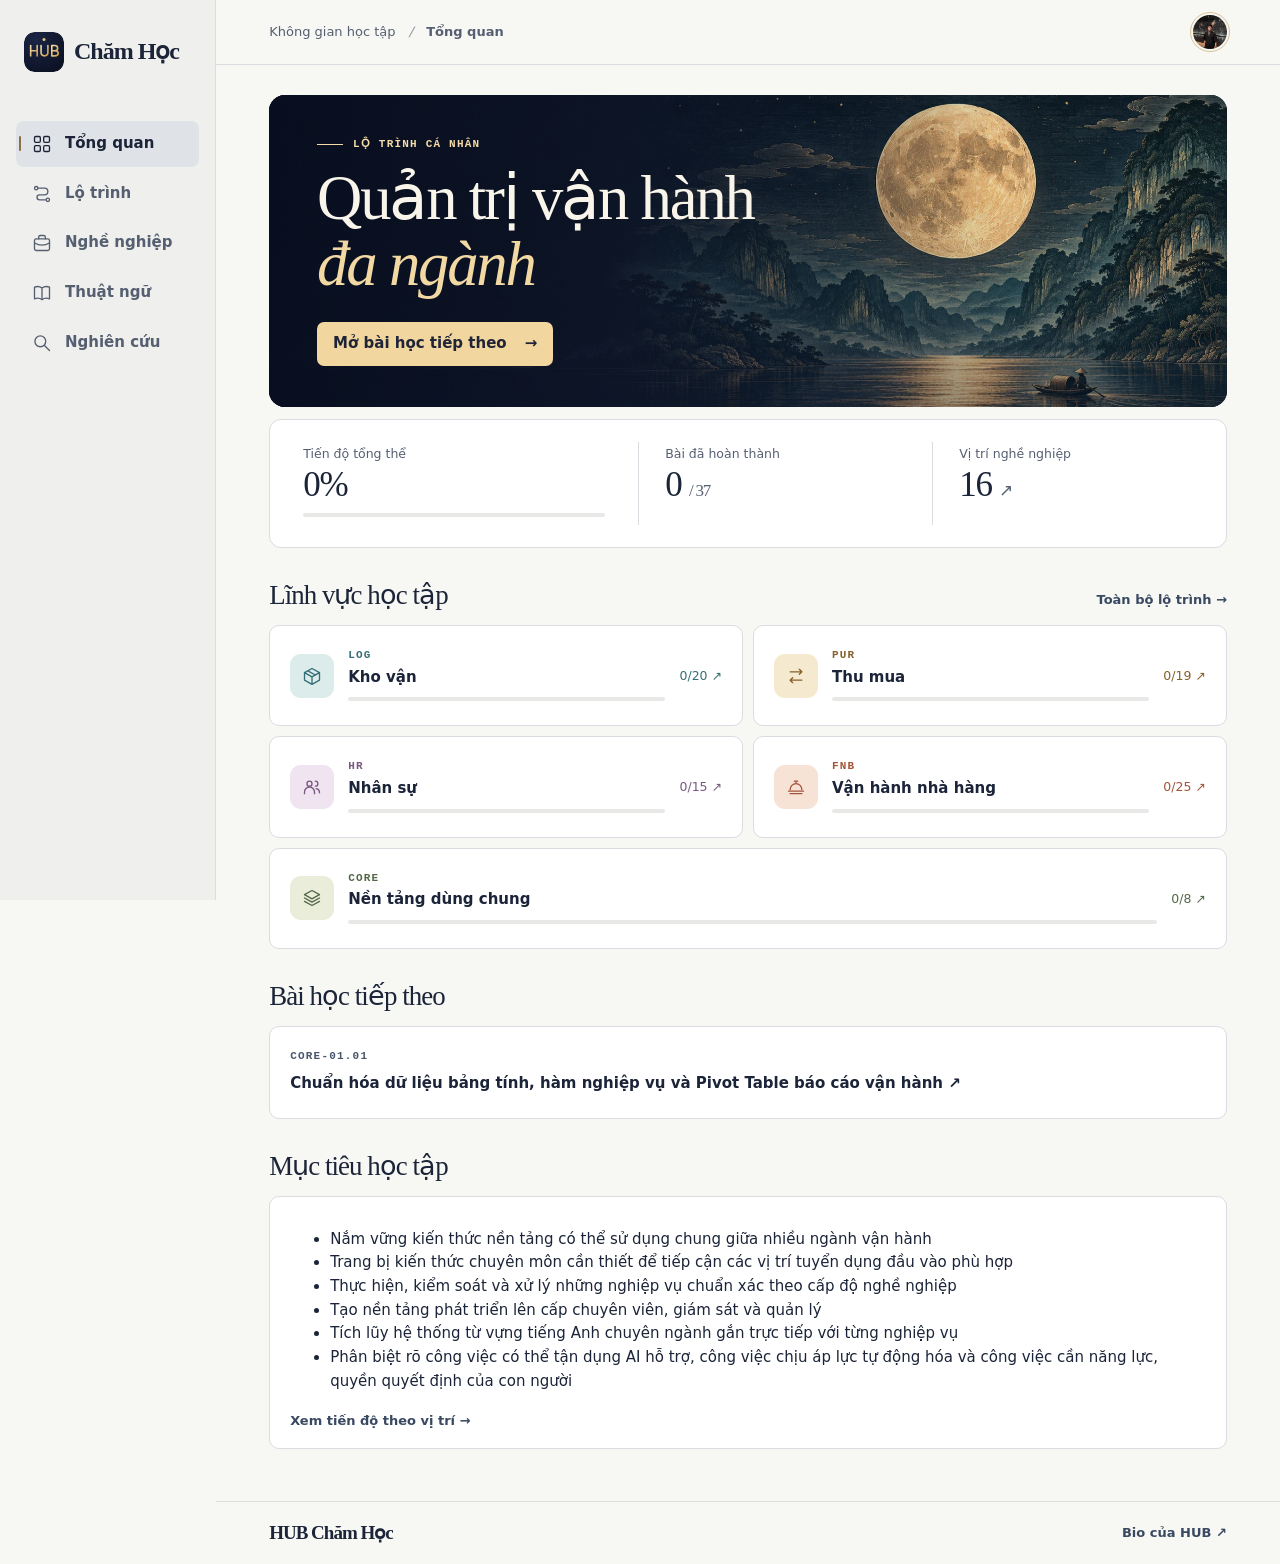
==== HUB-Atlas.html @ 4a6cdef7 "Personalize HUB Chăm Học and refine navigation and learning motion" ====
<!doctype html>
<html lang="vi">
<head>
  <meta charset="utf-8">
  <meta name="viewport" content="width=device-width, initial-scale=1">
  <meta name="theme-color" content="#131c31">
  <title>HUB Chăm Học</title>
  <link rel="icon" href="[data-uri]">
  <style>:root {
  color-scheme: light;
  --ink:#1b2438; --muted:#565f71; --line:#d9dce1; --paper:#f7f7f3;
  --night:#131c31; --gold:#e8c27a; --ease:cubic-bezier(.2,.8,.2,1);
  --sidebar:216px; --serif:"Cormorant Garamond", Georgia, "Times New Roman", serif;
}
* {box-sizing:border-box}
body {margin:0; background:var(--paper); color:var(--ink); font:15px/1.58 "Inter",system-ui,sans-serif}
button,input,select {font:inherit;color:inherit}
button,summary,input[type=checkbox],select {cursor:pointer}
a {color:inherit;text-decoration:none}
:focus-visible {outline:3px solid #a46d1e;outline-offset:4px}
::selection {background:#f4dfb6;color:#18243b}
aside {position:fixed;inset:0 auto 0 0;width:var(--sidebar);background:#eff0ed;border-right:1px solid var(--line);padding:32px 16px;display:flex;flex-direction:column;z-index:2}
.brand {display:flex;align-items:center;gap:10px;margin:0 8px 45px;white-space:nowrap}
.brand strong,footer>span {font:600 24px/1.15 var(--serif);letter-spacing:-1px}
.brand img {border-radius:11px}
nav a {position:relative;display:flex;align-items:center;gap:13px;padding:11px 16px;margin:4px 0;border-radius:8px;color:var(--muted);font-weight:550;transition:background .18s,color .18s}
nav a.on {color:var(--ink);background:#dfe3e7}
nav a.on:before {content:"";position:absolute;left:3px;height:15px;width:2px;border-radius:3px;background:#897047}
.icon,.symbol {display:grid;place-items:center}
.glyph {width:20px;height:20px}
main {margin-left:var(--sidebar);min-height:100vh;display:flex;flex-direction:column}
header {height:65px;border-bottom:1px solid var(--line);display:flex;align-items:center;justify-content:space-between;padding:0 5%;font-size:13px;color:var(--muted)}
header i {margin:0 9px;color:#8790a1}
.avatar {object-fit:cover;border-radius:50%;outline:1px solid #d9c396;outline-offset:2px}
#view {width:100%;max-width:1440px;margin:0 auto;padding:30px 5% 52px;flex:1;min-width:0}
footer {border-top:1px solid var(--line);padding:20px 5%;display:flex;justify-content:space-between;align-items:center;gap:12px}
footer>span {font-size:19px}
footer a,.title a,.jump {color:#394962;font-size:13px;font-weight:650}
footer a span,.arrow {display:inline-block;transition:transform .24s var(--ease)}
.hero {position:relative;isolation:isolate;overflow:hidden;background:var(--night);border-radius:16px;color:#f9f5ea}
.landscape {position:absolute;inset:0;z-index:-2;width:100%;height:100%;object-fit:cover;object-position:60% 15%;animation:pan-in 1.5s var(--ease) both}
.hero:after {content:"";position:absolute;inset:0;z-index:-1;background:linear-gradient(90deg,rgba(9,15,32,.96) 1%,rgba(14,21,40,.72) 37%,rgba(12,18,33,.08) 76%),linear-gradient(0deg,#111a2e55,transparent 55%)}
.hero-copy {padding:clamp(28px,3.2vw,48px) 5%;max-width:100%}
.eyebrow,.code {font:650 11px/1.5 "IBM Plex Mono",monospace;letter-spacing:1.2px;text-transform:uppercase}
.eyebrow {display:flex;align-items:center;gap:10px;color:#f4dba8}
.eyebrow:before {content:"";width:26px;height:1px;background:currentColor}
h1,h2,h3,p {margin:0}
h1,h2,.hero h1,.stat strong {font-family:var(--serif);font-weight:500;letter-spacing:-.035em;line-height:1.14}
h1 {font-size:clamp(34px,3.5vw,51px);margin:8px 0 12px}
.hero h1 {font-size:clamp(44px,4.9vw,76px);margin:14px 0 24px;line-height:1.05}
.hero em {color:#f2d8a3;font-weight:400}
h2 {font-size:clamp(26px,2.1vw,34px)}
h3 {font-size:17px}
.btn {display:inline-flex;align-items:center;gap:18px;background:#f1d79f;color:#202437;font-weight:650;padding:10px 16px;border-radius:7px}
.btn,.domain,.next,.plain {transition:transform .22s var(--ease),box-shadow .22s var(--ease),border-color .22s,background .22s}
.btn:active,.domain:active,.plain:active {transform:scale(.985)}
.title {display:flex;align-items:baseline;justify-content:space-between;gap:14px;margin:32px 0 14px}
.stats {display:grid;grid-template-columns:1.25fr 1fr 1fr;padding:22px 0;margin:12px 0 0;background:#fff;border:1px solid var(--line);border-radius:12px}
.stat {padding:0 9%;border-left:1px solid var(--line)}
.stat:first-child {border:0}
.stat strong {display:block;font-size:35px}
.stat strong small {font:500 17px/1.3 var(--serif)}
.stat small,.muted {color:var(--muted)}
.bar {height:4px;border-radius:8px;background:#e8e9e7;overflow:hidden;margin:8px 0}
.bar i {display:block;width:0;height:100%;background:var(--t,#98743a);transition:width .35s var(--ease)}
.domains {display:grid;grid-template-columns:repeat(2,minmax(0,1fr));gap:10px}
.domain,.panel,.lesson,.role,.term {border:1px solid var(--line);border-radius:10px;background:white;padding:16px 20px}
.domain {display:grid;grid-template-columns:44px 1fr auto;align-items:center;gap:14px;animation:card-in .38s var(--ease) backwards}
.domain:nth-child(2) {animation-delay:35ms}
.domain:nth-child(3) {animation-delay:70ms}
.domain:nth-child(4) {animation-delay:105ms}
.domain:nth-child(5) {animation-delay:140ms;grid-column:1/-1}
.domain b,.next,.next strong,.lesson strong {display:block}
.domain small,.code {color:var(--t,#49566c)}
.symbol {width:44px;height:44px;border-radius:11px;background:var(--p);color:var(--t)}
.next strong {margin:6px 0}
.filters {display:flex;flex-wrap:wrap;gap:8px;margin:20px 0}
.filters input {flex:1;min-width:150px}
input[type=search],select,.plain {background:white;border:1px solid #c3cad5;border-radius:7px;padding:9px 12px}
.lesson,.role,.term {margin:9px 0}
.lesson,.role {transition:border-color .22s}
.lesson[open],.role[open] {border-color:#a6afbf}
.lesson>summary,.role>summary {list-style:none;display:flex;align-items:center;gap:14px}
.lesson>summary::-webkit-details-marker,.role>summary::-webkit-details-marker {display:none}
.lesson>summary:after,.role>summary:after {content:"";flex:none;margin-left:auto;width:7px;height:7px;border:solid #647087;border-width:0 1.5px 1.5px 0;transform:rotate(45deg);transition:transform .23s var(--ease)}
.lesson[open]>summary:after,.role[open]>summary:after {transform:rotate(225deg)}
.seq {font:italic 24px var(--serif);color:#737c8d}
.content {margin-top:15px;border-top:1px solid var(--line);padding-top:12px}
.content p,.content details,.content h3,.panel p {margin:10px 0}
.content details summary,.panel details summary {padding:5px 0;font-weight:550;color:#384962}
.child {margin:7px 0;padding:8px 12px;border-left:2px solid #c3cad7;background:#f5f6f8}
.child details {margin:0}
input[type=checkbox] {width:17px;height:17px;vertical-align:middle;accent-color:#354767}
.lesson-progress {display:flex;justify-content:space-between;flex-wrap:wrap;gap:3px 10px;align-items:center;background:#f3f4f7;padding:12px;border-radius:7px}
.lesson-progress .bar {width:100%;margin-bottom:0}
.lesson-progress span {font-size:12px;color:var(--muted)}
[data-value=done] {color:#276543}
[data-value=part] {color:#79581c}
.content a,.source {color:#394e74;text-decoration:underline;text-underline-offset:3px}
.source {display:block;margin:.6em 0;overflow-wrap:anywhere}
.term b {margin-right:8px}
.empty {padding:30px}
#notice:not(:empty) {position:fixed;bottom:18px;right:18px;background:var(--night);color:white;padding:10px 18px;border-radius:8px;animation:card-in .2s var(--ease)}
@supports (interpolate-size:allow-keywords) and selector(details::details-content) {
  details {interpolate-size:allow-keywords}
  details::details-content {block-size:0;overflow:clip;transition:block-size .24s var(--ease),content-visibility .24s allow-discrete}
  details[open]::details-content {block-size:auto}
}
@keyframes pan-in {from {transform:scale(1.04)} to {transform:none}}
@keyframes card-in {from {opacity:.25;transform:translateY(7px)} to {opacity:1;transform:none}}
@media(hover:hover) {
  nav a:hover {background:#e3e6e9;color:var(--ink)}
  .domain:hover,.next:hover {border-color:#abb3c2;transform:translateY(-2px);box-shadow:0 6px 14px #18243c0e}
  .btn:hover {background:#f8e2b5;box-shadow:0 5px 18px #080d1a26}
  .btn:hover .arrow,.domain:hover .arrow,footer a:hover span {transform:translateX(3px)}
  .title a:hover,.jump:hover,footer a:hover {text-decoration:underline;text-underline-offset:4px}
}
@media(max-width:940px) {
  :root {--sidebar:177px} aside {padding:24px 10px}
  .domains {grid-template-columns:1fr}
}
@media(max-width:650px) {
  aside {position:static;width:100%;padding:10px 4% 3px}
  .brand {margin:0 0 4px}.brand img {width:31px;height:31px}.brand strong {font-size:22px}
  nav {display:flex;overflow-x:auto;scrollbar-width:thin}nav a {white-space:nowrap;font-size:13px;padding:8px}.icon,nav a.on:before {display:none}
  main {margin:0;min-height:85vh}header {height:45px}.avatar {width:26px;height:26px}
  #view {padding:16px 4% 38px}.hero-copy {padding:26px 6%}.hero h1 {font-size:clamp(38px,9vw,53px)}.landscape {object-position:68% center}
  .stats {padding:14px 0}.stat {padding:0 10px}.stat small {font-size:11px}.stat strong {font-size:27px}
  .lesson,.role,.term {padding:13px;overflow-wrap:anywhere}.title {margin-top:24px}.title a {text-align:right}
}
@media(prefers-reduced-motion:reduce) {
  *,*::before,*::after,details::details-content {animation:none!important;transition:none!important;scroll-behavior:auto!important}
}
</style>
  
</head>
<body>
  <aside>
    <a class="brand" href="#home" aria-label="HUB Chăm Học">
      <img src="[data-uri]" width="40" height="40" alt="HUB">
      <strong>Chăm Học</strong>
    </a>
    <nav aria-label="Điều hướng chính"></nav>
  </aside>
  <main>
    <header>
      <span>Không gian học tập <i>/</i> <b id="crumb">Tổng quan</b></span>
      <img class="avatar" src="[data-uri]" width="34" height="34" alt="HUB">
    </header>
    <section id="view" aria-label="Nội dung học tập">Đang tải lộ trình…</section>
    <footer>
      <span>HUB Chăm Học</span>
      <a href="https://huybao2206.github.io/hubcuteee/" target="_blank" rel="noopener noreferrer">Bio của HUB <span aria-hidden="true">↗</span></a>
    </footer>
  </main>
  <div id="notice" role="status"></div>
<script type="application/json" id="roadmap-data">{"project": {"schema_version": "1.0.0", "name": "DỰ ÁN: NÂNG CẤP BẢN THÂN CỦA HUB – QUẢN TRỊ VẬN HÀNH ĐA NGÀNH", "research_date": "2026-11-24", "learner_profile": {"education": "Tốt nghiệp đại học ngành Ngôn ngữ Anh", "english_background": "Nền tảng tiếng Anh tương đối ổn nhưng ít sử dụng trong công việc những năm gần đây", "prior_domain_experience": "Chưa có kinh nghiệm chuyên môn trong bốn lĩnh vực (Kho vận – Logistics, Thu mua, Quản trị nhân sự, Giám sát và quản lý nhà hàng)", "current_status": "Đang có công việc tạo thu nhập và chuẩn bị kiến thức bài bản để chuyển nghề", "career_priorities": ["Sự ổn định nghề nghiệp", "Khả năng chuyển đổi liên ngành", "Giảm nguy cơ bị AI thay thế"], "work_environment": "Chấp nhận cả công việc văn phòng lẫn hiện trường", "target_market": "Thị trường lao động Việt Nam"}, "objectives": ["Nắm vững kiến thức nền tảng có thể sử dụng chung giữa nhiều ngành vận hành", "Trang bị kiến thức chuyên môn cần thiết để tiếp cận các vị trí tuyển dụng đầu vào phù hợp", "Thực hiện, kiểm soát và xử lý những nghiệp vụ chuẩn xác theo cấp độ nghề nghiệp", "Tạo nền tảng phát triển lên cấp chuyên viên, giám sát và quản lý", "Tích lũy hệ thống từ vựng tiếng Anh chuyên ngành gắn trực tiếp với từng nghiệp vụ", "Phân biệt rõ công việc có thể tận dụng AI hỗ trợ, công việc chịu áp lực tự động hóa và công việc cần năng lực, quyền quyết định của con người"], "scope": {"included_domains": ["CORE", "LOG", "PUR", "HR", "FNB"], "no_fixed_schedule": true, "boundaries": ["Không mở rộng thành chương trình đào tạo thương mại quốc tế hoặc kế toán kiểm toán chuyên sâu", "Không xây dựng giáo trình tiếng Anh phổ thông tách rời", "Không đánh đồng kiến thức với kinh nghiệm làm việc thực tế, chứng chỉ hành nghề bắt buộc hoặc khả năng đảm nhận ngay vị trí quản lý"]}, "research_method": {"reverse_jd_analysis": "Khảo sát 40 JD độc lập (10 JD mỗi lĩnh vực) ưu tiên dữ liệu năm 2026 tại Việt Nam từ nhiều loại hình doanh nghiệp, phân loại 6 mức độ tiếp cận mà không suy diễn doanh nghiệp nhận trái ngành khi thiếu bằng chứng.", "authoritative_triangulation": "Đối chiếu yêu cầu JD với văn bản pháp luật Việt Nam có hiệu lực tại ngày 24/11/2026, chuẩn nghề nghiệp quốc tế và Việt Nam (SCOR DS, CSCMP, CIPS 2025, SHRM BASK 2026, CIPD 2025, VTOS, Codex CXC 1-1969), tài liệu phần mềm phổ biến tại Việt Nam và báo cáo chuyển đổi số/AI 2025–2026.", "synthesis_chain": "Nhiệm vụ nghề nghiệp -> Năng lực cần có -> Kiến thức cấu thành -> Độ sâu cần học -> Khả năng vận dụng -> Chuẩn đầu ra.", "legal_validity_policy": "Luôn ưu tiên quy định pháp luật đang có hiệu lực tại Việt Nam cho tiền lương, bảo hiểm, thuế, an toàn lao động, PCCC, ATTP và chứng từ kế toán; không dùng tiêu chuẩn quốc tế thay thế quy định bắt buộc trong nước.", "sample_limitations": "Mẫu 40 JD có chủ đích nhằm bao phủ các nhóm vị trí từ đầu vào đến quản lý và không đại diện thống kê cho toàn bộ thị trường lao động Việt Nam."}, "depth_definitions": {"D1": "Understand – Hiểu bản chất, mục đích, nguyên lý và phạm vi sử dụng.", "D2": "Apply – Có thể tự thực hiện nhiệm vụ hoặc nghiệp vụ trong điều kiện thông thường.", "D3": "Verify & Control – Có thể kiểm chứng kết quả, phát hiện sai sót, kiểm soát quy trình và xử lý những ngoại lệ phù hợp.", "D4": "Decision-making – Có khả năng phân tích phương án, cân nhắc đánh đổi, xử lý tình huống phức tạp và ra quyết định trong phạm vi thẩm quyền."}, "priority_definitions": {"P1": "Nền tảng quan trọng, mở đường cho nhiều kiến thức và lĩnh vực khác.", "P2": "Nghiệp vụ cốt lõi cần học sau khi có nền tảng phù hợp.", "P3": "Kiến thức đặc thù của ngành hoặc vị trí chuyên sâu hơn.", "P4": "Kiến thức cần cho lộ trình phát triển nghề nghiệp lên cấp chuyên viên cao cấp, giám sát hoặc quản lý."}, "ai_label_definitions": {"AI_ASSIST": {"meaning": "AI có thể hỗ trợ tính toán, tổng hợp, phân tích, soạn thảo, phát hiện bất thường hoặc đề xuất phương án.", "standard_note": null}, "AI_TRANSITION": {"meaning": "Nghiệp vụ đang hoặc có khả năng được tự động hóa đáng kể trong tương lai gần, khoảng 1–3 năm tính từ thời điểm nghiên cứu.", "standard_note": "Đây là kiến thức (quy trình) cần nghiên cứu về cách AI có thể thay thế một phần công việc của con người trong tương lai gần."}, "HUMAN_CONTROL": {"meaning": "Nghiệp vụ cần con người trực tiếp phán đoán, giao tiếp, thương lượng, xác minh thực địa, xử lý ngoại lệ, phê duyệt hoặc chịu trách nhiệm.", "standard_note": "Đây là kiến thức (quy trình) cần ưu tiên năng lực phán đoán, thực hành và quyền quyết định của con người."}}}, "domains": [{"id": "CORE", "title_vi": "Kiến thức Nền tảng Dùng chung", "title_en": "Cross-Domain Operational Core", "description": "Hệ thống kỹ năng dữ liệu, tài chính vận hành, chứng từ, quy trình, an toàn, bảo vệ dữ liệu, giao tiếp liên phòng ban và kiểm chứng AI dùng chung cho cả bốn ngành."}, {"id": "LOG", "title_vi": "Kho vận – Logistics", "title_en": "Warehousing & Logistics Operations", "description": "Nghiệp vụ vận hành kho hàng, kiểm soát tồn kho, bổ sung hàng hóa, điều phối vận tải nội địa, chứng từ XNK cơ bản và quản trị WMS/ERP."}, {"id": "PUR", "title_vi": "Thu mua", "title_en": "Procurement & Purchasing", "description": "Chu trình thu mua từ nhu cầu, tìm nguồn và đánh giá nhà cung cấp, báo giá TCO, đàm phán, hợp đồng/PO, theo dõi giao hàng đến quản trị rủi ro và đạo đức thu mua."}, {"id": "HR", "title_vi": "Quản trị Nhân sự", "title_en": "Human Resources Management", "description": "Quản trị vòng đời nhân sự theo Luật Lao động Việt Nam 2026, tuyển dụng, chấm công – tiền lương, BHXH/BHTN, Thuế TNCN 5 bậc, quan hệ lao động và HRIS."}, {"id": "FNB", "title_vi": "Giám sát và Quản lý Nhà hàng", "title_en": "F&B & Restaurant Operations", "description": "Tiêu chuẩn phục vụ VTOS, vận hành FOH–BOH, quản lý ca, chăm sóc khách hàng, tuân thủ VSATTP, kiểm soát kho/định lượng, POS và báo cáo P&L nhà hàng."}], "roles": [{"id": "ROLE-LOG-01", "domain_id": "LOG", "title_vi": "Nhân viên kho đầu vào", "title_en": "Warehouse Staff / Warehouse Assistant", "accessibility": "ENTRY_OPEN", "required_qualifications": "Tốt nghiệp THPT/Sơ cấp trở lên; thể lực tốt, đứng/di chuyển và bưng bê kiện hàng vừa phải; một số kho bán lẻ/sản xuất ràng buộc giới tính Nam hoặc độ tuổi 18–35.", "preferred_qualifications": "Từng làm kho bán lẻ/thời trang/sản xuất; biết cơ bản phần mềm kho hoặc Excel.", "experience_requirements": "Không yêu cầu kinh nghiệm (được đào tạo nghiệp vụ và phần mềm kho từ đầu).", "english_requirements": "Thường không yêu cầu bắt buộc ở kho nội địa; tiếng Anh cơ bản là lợi thế tại kho FDI.", "core_tasks": ["Tiếp nhận, kiểm đếm và kiểm tra ngoại quan hàng hóa", "Dán tem mã vạch, sắp xếp hàng lên kệ theo vị trí và FIFO", "Soạn hàng, đóng gói đúng quy chuẩn và hỗ trợ bốc xếp", "Kiểm kê định kỳ và cập nhật số liệu nhập – xuất – tồn cơ bản"], "knowledge_requirements": [{"knowledge_id": "CORE-01.01", "requirement_type": "CORE_REQUIRED", "required_depth": "D2"}, {"knowledge_id": "CORE-02.02", "requirement_type": "CORE_REQUIRED", "required_depth": "D2"}, {"knowledge_id": "CORE-03.01", "requirement_type": "CORE_REQUIRED", "required_depth": "D2"}, {"knowledge_id": "CORE-03.02", "requirement_type": "CORE_REQUIRED", "required_depth": "D2"}, {"knowledge_id": "LOG-01.01", "requirement_type": "DOMAIN_REQUIRED", "required_depth": "D2"}, {"knowledge_id": "LOG-01.02", "requirement_type": "DOMAIN_REQUIRED", "required_depth": "D2"}, {"knowledge_id": "LOG-02.01", "requirement_type": "DOMAIN_REQUIRED", "required_depth": "D2"}], "practical_experience_requirements": "Thao tác thực tế với máy quét mã vạch, kiểm đếm tốc độ cao tại sàn kho, kỹ năng nâng hạ an toàn và phối hợp nhóm theo ca.", "career_progression": ["ROLE-LOG-02", "ROLE-LOG-03", "ROLE-LOG-04"], "jd_source_ids": ["SRC-JD-LOG-01", "SRC-JD-LOG-02"]}, {"id": "ROLE-LOG-02", "domain_id": "LOG", "title_vi": "Nhân viên chứng từ kho / Kiểm soát tồn kho", "title_en": "Warehouse Clerk / Inventory Assistant", "accessibility": "ENTRY_CONDITIONAL", "required_qualifications": "Chưa xác minh cứng yêu cầu bằng đại học ở mọi JD (thường THPT/Cao đẳng trở lên); cẩn thận với số liệu; sức khỏe tốt.", "preferred_qualifications": "Kinh nghiệm 6 tháng – 1 năm kho hàng (linh hoạt); biết WMS/ERP và xe nâng tay là lợi thế.", "experience_requirements": "Từ 0 đến 1 năm kinh nghiệm (một số doanh nghiệp chấp nhận ứng viên mới có kỹ năng Excel và tiếng Anh đọc hiểu chứng từ).", "english_requirements": "Tiếng Anh cơ bản: đọc hiểu PO, Packing List, nhãn hàng và viết email công việc đơn giản.", "core_tasks": ["Đối chiếu thực nhận với PO, Packing List và phiếu giao hàng; nhập dữ liệu hệ thống", "Kiểm tra số lô, nhãn mác và phối hợp QA/SQE cách ly hàng lỗi (Hold/Reject)", "Thực hiện Cycle Count, đối chiếu tồn thực tế – hệ thống và hỗ trợ tìm nguyên nhân chênh lệch", "Đóng gói lại, in tem mã vạch, duy trì 5S và theo dõi vật tư đóng gói"], "knowledge_requirements": [{"knowledge_id": "CORE-01.01", "requirement_type": "CORE_REQUIRED", "required_depth": "D3"}, {"knowledge_id": "CORE-02.02", "requirement_type": "CORE_REQUIRED", "required_depth": "D3"}, {"knowledge_id": "CORE-03.01", "requirement_type": "CORE_REQUIRED", "required_depth": "D3"}, {"knowledge_id": "CORE-04.01", "requirement_type": "CORE_REQUIRED", "required_depth": "D2"}, {"knowledge_id": "LOG-01.01", "requirement_type": "DOMAIN_REQUIRED", "required_depth": "D3"}, {"knowledge_id": "LOG-01.02", "requirement_type": "DOMAIN_REQUIRED", "required_depth": "D3"}, {"knowledge_id": "LOG-02.01", "requirement_type": "DOMAIN_REQUIRED", "required_depth": "D3"}, {"knowledge_id": "LOG-02.02", "requirement_type": "ROLE_REQUIRED", "required_depth": "D2"}], "practical_experience_requirements": "Thành thạo nhập liệu nhanh trên phần mềm kho thực tế, xử lý trực tiếp phiếu lệch tồn kho và phối hợp hiện trường với bộ phận chất lượng.", "career_progression": ["ROLE-LOG-03", "ROLE-LOG-04"], "jd_source_ids": ["SRC-JD-LOG-03", "SRC-JD-LOG-05"]}, {"id": "ROLE-LOG-03", "domain_id": "LOG", "title_vi": "Nhân viên điều phối vận tải / Chuyên viên Logistics", "title_en": "Logistics Coordinator / Logistics Executive", "accessibility": "EXPERIENCE_REQUIRED", "required_qualifications": "Cao đẳng/Đại học (ưu tiên Supply Chain, Logistics, QTKD hoặc tương đương); chương trình Quản trị viên tập sự (như DHL) mở rộng ngành nhưng yêu cầu \u003c2 năm kinh nghiệm và GPA >=7.0/10.", "preferred_qualifications": "Kinh nghiệm sử dụng ERP/TMS, hiểu quy trình giao nhận XNK; một số công ty logistics Trung Quốc yêu cầu tiếng Trung HSK 5+ (đặc thù doanh nghiệp).", "experience_requirements": "Thường yêu cầu 1–3 năm kinh nghiệm điều phối vận tải, kho vận hoặc XNK; riêng vị trí Logistics Executive tại một số doanh nghiệp quốc tế có thể linh hoạt khi ứng viên thành thạo tiếng Anh và nắm chắc quy trình.", "english_requirements": "Tùy doanh nghiệp: nội địa ít yêu cầu, doanh nghiệp có XNK hoặc FDI yêu cầu tiếng Anh giao tiếp và xử lý chứng từ tốt đến thành thạo.", "core_tasks": ["Điều phối vận tải inbound/outbound, gom đơn tối ưu tải trọng và chi phí xe", "Theo dõi tiến độ giao nhận, xử lý sự cố trên tuyến và kiểm tra chứng từ POD/debit notes", "Phối hợp Forwarder/3PL xử lý lô hàng XNK (air/sea/courier) và giám sát tồn kho", "Báo cáo hiệu suất giao hàng, chi phí logistics và phối hợp liên phòng ban"], "knowledge_requirements": [{"knowledge_id": "CORE-01.01", "requirement_type": "CORE_REQUIRED", "required_depth": "D3"}, {"knowledge_id": "CORE-02.01", "requirement_type": "CORE_REQUIRED", "required_depth": "D2"}, {"knowledge_id": "CORE-04.01", "requirement_type": "CORE_REQUIRED", "required_depth": "D3"}, {"knowledge_id": "LOG-01.02", "requirement_type": "DOMAIN_REQUIRED", "required_depth": "D2"}, {"knowledge_id": "LOG-02.01", "requirement_type": "DOMAIN_REQUIRED", "required_depth": "D3"}, {"knowledge_id": "LOG-03.01", "requirement_type": "ROLE_REQUIRED", "required_depth": "D3"}, {"knowledge_id": "LOG-03.02", "requirement_type": "ROLE_REQUIRED", "required_depth": "D2"}], "practical_experience_requirements": "Xử lý áp lực điều xe thực tế, thương lượng cước/xe đột xuất với tài xế và 3PL, giải quyết sự cố tắc biên/chậm chuyến/hư hỏng hàng hóa.", "career_progression": ["ROLE-LOG-04"], "jd_source_ids": ["SRC-JD-LOG-04", "SRC-JD-LOG-06", "SRC-JD-LOG-07", "SRC-JD-LOG-08"]}, {"id": "ROLE-LOG-04", "domain_id": "LOG", "title_vi": "Giám sát / Quản lý Kho vận và Kiểm soát Tồn kho", "title_en": "Warehouse & Inventory Control Supervisor / Manager", "accessibility": "CAREER_PROGRESSION", "required_qualifications": "Cao đẳng/Đại học (ưu tiên Logistics, Supply Chain, QTKD); thành thạo Excel (VLOOKUP, Pivot Table) và WMS/ERP/SAP.", "preferred_qualifications": "Chứng chỉ vận hành kho hoặc Lean; kinh nghiệm đối ứng audit khách hàng, quản lý 3PL, kho TMĐT hoặc kho lạnh FMCG.", "experience_requirements": "Từ 2–5 năm kinh nghiệm vận hành kho/logistics, trong đó tối thiểu 1–3 năm ở vai trò tổ trưởng, giám sát hoặc quản lý đội nhóm.", "english_requirements": "Tiếng Anh tốt tại tập đoàn đa quốc gia/FDI (Danone, Amphenol); không bắt buộc tại một số kho TMĐT nội địa (Fitgon).", "core_tasks": ["Điều hành toàn bộ vận hành kho, phân công ca, đào tạo nhân sự và xây dựng SOP", "Kiểm soát độ chính xác tồn kho (>=99,5% ở kho TMĐT), tổ chức kiểm kê và quản lý thất thoát", "Quản lý KPI đối tác 3PL, tối ưu chi phí vận tải/vật tư tiêu hao và lập kế hoạch mùa sale", "Đảm bảo tuân thủ 5S, PCCC, an toàn xe nâng và đối ứng audit nội bộ/khách hàng"], "knowledge_requirements": [{"knowledge_id": "CORE-02.01", "requirement_type": "CORE_REQUIRED", "required_depth": "D3"}, {"knowledge_id": "CORE-03.02", "requirement_type": "CORE_REQUIRED", "required_depth": "D3"}, {"knowledge_id": "CORE-03.03", "requirement_type": "CORE_REQUIRED", "required_depth": "D3"}, {"knowledge_id": "CORE-04.02", "requirement_type": "PROGRESSION_REQUIRED", "required_depth": "D3"}, {"knowledge_id": "LOG-01.01", "requirement_type": "DOMAIN_REQUIRED", "required_depth": "D3"}, {"knowledge_id": "LOG-01.02", "requirement_type": "DOMAIN_REQUIRED", "required_depth": "D3"}, {"knowledge_id": "LOG-02.01", "requirement_type": "DOMAIN_REQUIRED", "required_depth": "D3"}, {"knowledge_id": "LOG-02.02", "requirement_type": "PROGRESSION_REQUIRED", "required_depth": "D3"}, {"knowledge_id": "LOG-03.01", "requirement_type": "PROGRESSION_REQUIRED", "required_depth": "D3"}, {"knowledge_id": "LOG-03.03", "requirement_type": "PROGRESSION_REQUIRED", "required_depth": "D4"}, {"knowledge_id": "HR-04.01", "requirement_type": "PROGRESSION_REQUIRED", "required_depth": "D2"}], "practical_experience_requirements": "Quản trị con người thực tế tại hiện trường kho, xử lý khủng hoảng đơn hàng cao điểm, đàm phán SLA 3PL và trực tiếp bảo vệ hồ sơ trong các đợt thanh tra/audit.", "career_progression": ["Warehouse Manager", "Logistics Operations Manager", "Supply Chain Manager"], "jd_source_ids": ["SRC-JD-LOG-09", "SRC-JD-LOG-10"]}, {"id": "ROLE-PUR-01", "domain_id": "PUR", "title_vi": "Nhân viên / Trợ lý Thu mua đầu vào", "title_en": "Purchasing Staff / Procurement Assistant (Entry)", "accessibility": "ENTRY_OPEN", "required_qualifications": "Cao đẳng/Đại học trở lên; nhiều doanh nghiệp không khóa chuyên ngành kinh tế và có nơi chấp nhận trực tiếp ngành Ngôn ngữ Anh (như San Lim Furniture, Huawei Fresher); lưu ý Huawei giới hạn khóa tốt nghiệp 2025–2026.", "preferred_qualifications": "Sử dụng tốt Excel/Google Sheets, hiểu quy trình mua hàng cơ bản; một số doanh nghiệp ưu tiên có thể đi công tác khảo sát nhà cung cấp.", "experience_requirements": "Không yêu cầu kinh nghiệm (được đào tạo từ đầu); lưu ý cần đọc kỹ JD vì nhiều chức danh mang tên Purchasing Assistant ở FDI vẫn yêu cầu 2–3 năm kinh nghiệm.", "english_requirements": "Tiếng Anh giao tiếp tốt đến thành thạo là lợi thế cạnh tranh rất lớn ở các công ty FDI và xuất khẩu (7/10 JD PUR trong mẫu có nhắc tiếng Anh).", "core_tasks": ["Tiếp nhận và kiểm tra yêu cầu mua hàng (PR), tìm kiếm và cập nhật danh sách nhà cung cấp", "Gửi yêu cầu báo giá (RFQ), tổng hợp so sánh giá và hỗ trợ thương lượng điều khoản cơ bản", "Phát hành đơn đặt hàng (PO), theo dõi tiến độ giao hàng và phối hợp kho nghiệm thu", "Lập hồ sơ thanh toán, đối chiếu công nợ nhà cung cấp và lưu trữ chứng từ mua hàng"], "knowledge_requirements": [{"knowledge_id": "CORE-01.01", "requirement_type": "CORE_REQUIRED", "required_depth": "D3"}, {"knowledge_id": "CORE-02.02", "requirement_type": "CORE_REQUIRED", "required_depth": "D3"}, {"knowledge_id": "CORE-03.01", "requirement_type": "CORE_REQUIRED", "required_depth": "D2"}, {"knowledge_id": "CORE-04.01", "requirement_type": "CORE_REQUIRED", "required_depth": "D3"}, {"knowledge_id": "LOG-01.01", "requirement_type": "DOMAIN_REQUIRED", "required_depth": "D1"}, {"knowledge_id": "PUR-01.01", "requirement_type": "DOMAIN_REQUIRED", "required_depth": "D2"}, {"knowledge_id": "PUR-01.02", "requirement_type": "DOMAIN_REQUIRED", "required_depth": "D2"}, {"knowledge_id": "PUR-02.01", "requirement_type": "DOMAIN_REQUIRED", "required_depth": "D3"}, {"knowledge_id": "PUR-02.02", "requirement_type": "DOMAIN_REQUIRED", "required_depth": "D2"}, {"knowledge_id": "PUR-03.01", "requirement_type": "DOMAIN_REQUIRED", "required_depth": "D3"}], "practical_experience_requirements": "Đàm phán giá trực tiếp với nhà cung cấp thực tế, xử lý áp lực thiếu hàng đột xuất cho sản xuất/vận hành và xây dựng mạng lưới nhà cung cấp tin cậy.", "career_progression": ["ROLE-PUR-02", "ROLE-PUR-03", "ROLE-PUR-04"], "jd_source_ids": ["SRC-JD-PUR-01", "SRC-JD-PUR-02", "SRC-JD-PUR-03", "SRC-JD-PUR-04", "SRC-JD-PUR-05"]}, {"id": "ROLE-PUR-02", "domain_id": "PUR", "title_vi": "Nhân viên Thu mua Nội địa / Kiêm quản lý kho hoặc F&B", "title_en": "Domestic Purchasing Staff / Purchasing & Inventory Staff", "accessibility": "EXPERIENCE_REQUIRED", "required_qualifications": "Cao đẳng/Đại học (ưu tiên QTKD, Chuỗi cung ứng, Logistics hoặc ngành đặc thù như F&B/Y tế); thành thạo Excel (VLOOKUP, Pivot Table) và phần mềm ERP/kho.", "preferred_qualifications": "Am hiểu thị trường nguồn hàng nội địa (thực phẩm tươi sống, vật tư y tế hoặc hàng vận hành) và biến động giá theo mùa.", "experience_requirements": "Từ 1–2 năm kinh nghiệm thu mua hoặc kiêm nhiệm thu mua – kho hàng.", "english_requirements": "Không bắt buộc ở một số doanh nghiệp nội địa; đọc hiểu catalog và nhãn hàng hóa tiếng Anh cơ bản là yêu cầu phổ biến.", "core_tasks": ["Tổng hợp nhu cầu từ các phòng ban/bếp/khoa phòng, khảo sát giá thị trường và lập tờ trình mua sắm", "Đặt hàng, kiểm soát chất lượng – số lượng khi giao nhận và xử lý mua ngoài phát sinh", "Kiểm soát tồn kho tối thiểu, kiểm kê định kỳ và đối chiếu sổ sách ERP (ở vị trí kiêm kho)", "Phối hợp kế toán thanh toán, đối soát hóa đơn và đánh giá định kỳ nhà cung cấp"], "knowledge_requirements": [{"knowledge_id": "CORE-01.01", "requirement_type": "CORE_REQUIRED", "required_depth": "D3"}, {"knowledge_id": "CORE-02.01", "requirement_type": "CORE_REQUIRED", "required_depth": "D2"}, {"knowledge_id": "CORE-02.02", "requirement_type": "CORE_REQUIRED", "required_depth": "D3"}, {"knowledge_id": "LOG-02.01", "requirement_type": "ROLE_REQUIRED", "required_depth": "D3"}, {"knowledge_id": "LOG-02.02", "requirement_type": "ROLE_REQUIRED", "required_depth": "D2"}, {"knowledge_id": "PUR-01.01", "requirement_type": "DOMAIN_REQUIRED", "required_depth": "D2"}, {"knowledge_id": "PUR-01.02", "requirement_type": "DOMAIN_REQUIRED", "required_depth": "D3"}, {"knowledge_id": "PUR-02.01", "requirement_type": "DOMAIN_REQUIRED", "required_depth": "D3"}, {"knowledge_id": "PUR-02.03", "requirement_type": "ROLE_REQUIRED", "required_depth": "D2"}, {"knowledge_id": "PUR-03.01", "requirement_type": "DOMAIN_REQUIRED", "required_depth": "D3"}], "practical_experience_requirements": "Thẩm định thực tế chất lượng hàng tươi sống/vật tư đặc thù, ứng phó biến động giá thị trường hàng ngày và phối hợp đa phòng ban.", "career_progression": ["ROLE-PUR-03", "ROLE-PUR-04"], "jd_source_ids": ["SRC-JD-PUR-06", "SRC-JD-PUR-07"]}, {"id": "ROLE-PUR-03", "domain_id": "PUR", "title_vi": "Chuyên viên Thu mua Quốc tế", "title_en": "International Purchasing Staff / Procurement Officer", "accessibility": "EXPERIENCE_REQUIRED", "required_qualifications": "Cao đẳng/Đại học Kinh tế, Ngoại thương, Logistics, Chuỗi cung ứng hoặc liên quan (một số mảng cơ khí/điện tử yêu cầu bằng Kỹ sư thuộc nhóm QUALIFICATION_REQUIRED).", "preferred_qualifications": "Kinh nghiệm nhà máy F&B/FMCG/sản xuất, hiểu ISO/BRCGS và công cụ khai báo hải quan ECUS hoặc ERP.", "experience_requirements": "Tối thiểu 2 năm kinh nghiệm Thu mua quốc tế / Xuất nhập khẩu.", "english_requirements": "Bắt buộc tiếng Anh thành thạo cả nói và viết để đàm phán, kiểm tra chứng từ và xử lý khiếu nại với đối tác nước ngoài.", "core_tasks": ["Tìm kiếm, đánh giá và phát triển nhà cung cấp quốc tế; quản lý hàng mẫu và tiêu chuẩn chất lượng", "Đàm phán giá, điều kiện Incoterms 2020, điều khoản thanh toán quốc tế và hợp đồng ngoại thương", "Phối hợp logistics/hải quan kiểm soát bộ chứng từ nhập khẩu và tiến độ thông quan", "Đánh giá định kỳ nhà cung cấp và tối ưu tổng chi phí nhập khẩu (landed cost)"], "knowledge_requirements": [{"knowledge_id": "CORE-02.01", "requirement_type": "CORE_REQUIRED", "required_depth": "D3"}, {"knowledge_id": "CORE-04.01", "requirement_type": "CORE_REQUIRED", "required_depth": "D3"}, {"knowledge_id": "LOG-03.02", "requirement_type": "ROLE_REQUIRED", "required_depth": "D3"}, {"knowledge_id": "PUR-01.02", "requirement_type": "DOMAIN_REQUIRED", "required_depth": "D3"}, {"knowledge_id": "PUR-02.01", "requirement_type": "DOMAIN_REQUIRED", "required_depth": "D3"}, {"knowledge_id": "PUR-02.02", "requirement_type": "DOMAIN_REQUIRED", "required_depth": "D3"}, {"knowledge_id": "PUR-02.03", "requirement_type": "ROLE_REQUIRED", "required_depth": "D3"}, {"knowledge_id": "PUR-03.01", "requirement_type": "DOMAIN_REQUIRED", "required_depth": "D3"}], "practical_experience_requirements": "Trực tiếp đàm phán xuyên biên giới, xử lý phát sinh kiểm tra chuyên ngành/chậm tàu/lệch chứng từ C/O và đi khảo sát đánh giá nhà máy.", "career_progression": ["ROLE-PUR-04"], "jd_source_ids": ["SRC-JD-PUR-08", "SRC-JD-PUR-09"]}, {"id": "ROLE-PUR-04", "domain_id": "PUR", "title_vi": "Chuyên viên Thu mua Chiến lược / Phó phòng Thu mua", "title_en": "Procurement Specialist / Purchasing Assistant Manager", "accessibility": "CAREER_PROGRESSION", "required_qualifications": "Cao đẳng/Đại học trở lên; thành thạo MS Office, ERP (Odoo/SAP/NetSuite) và kỹ năng phân tích cơ cấu chi phí.", "preferred_qualifications": "Chứng chỉ CIPS là lợi thế; năng lực ứng dụng công cụ số/AI tối ưu quy trình mua hàng.", "experience_requirements": "Từ 3–5 năm kinh nghiệm thu mua, ưu tiên môi trường sản xuất hoặc chuỗi cung ứng quy mô lớn.", "english_requirements": "Thành thạo cả tiếng Anh nói và viết trong đàm phán, làm việc với R&D và đối tác toàn cầu.", "core_tasks": ["Phối hợp R&D phát triển nguồn cung vật liệu mới, phân tích cấu trúc giá thành (cost breakdown) và đàm phán giá mục tiêu", "Quản trị dữ liệu gốc (Master Data), tối ưu quy trình thay đổi kỹ thuật (ECN) và kế hoạch cung ứng giai đoạn sản xuất hàng loạt", "Xây dựng chiến lược đa nguồn cung, kiểm soát rủi ro đứt gãy và đảm bảo đạo đức/kiểm soát nội bộ thu mua", "Đánh giá hiệu suất nhà cung cấp chiến lược (SRM) và dẫn dắt các dự án tiết kiệm chi phí"], "knowledge_requirements": [{"knowledge_id": "CORE-03.03", "requirement_type": "CORE_REQUIRED", "required_depth": "D3"}, {"knowledge_id": "CORE-04.02", "requirement_type": "PROGRESSION_REQUIRED", "required_depth": "D3"}, {"knowledge_id": "LOG-02.02", "requirement_type": "PROGRESSION_REQUIRED", "required_depth": "D2"}, {"knowledge_id": "LOG-03.02", "requirement_type": "PROGRESSION_REQUIRED", "required_depth": "D3"}, {"knowledge_id": "PUR-02.01", "requirement_type": "DOMAIN_REQUIRED", "required_depth": "D4"}, {"knowledge_id": "PUR-02.03", "requirement_type": "PROGRESSION_REQUIRED", "required_depth": "D4"}, {"knowledge_id": "PUR-03.02", "requirement_type": "PROGRESSION_REQUIRED", "required_depth": "D4"}], "practical_experience_requirements": "Kinh nghiệm dày dặn trong đàm phán hợp đồng khung giá trị lớn, dẫn dắt dự án nội địa hóa/giảm giá thành và xử lý khủng hoảng thiếu hụt nguồn cung.", "career_progression": ["Procurement Manager", "Supply Chain Manager"], "jd_source_ids": ["SRC-JD-PUR-10"]}, {"id": "ROLE-HR-01", "domain_id": "HR", "title_vi": "Nhân viên Hành chính – Nhân sự / Trợ lý Nhân sự đầu vào", "title_en": "HR Admin / HR Assistant (Entry)", "accessibility": "ENTRY_CONDITIONAL", "required_qualifications": "Cao đẳng/Đại học; nhiều JD đầu vào nêu chuyên ngành QTNL, QTKD, Kinh tế hoặc Luật (chưa có đủ bằng chứng phổ quát rằng mọi doanh nghiệp mở hoàn toàn cho Ngôn ngữ Anh ở bậc chưa có kinh nghiệm, cần chứng minh năng lực pháp luật lao động và Excel).", "preferred_qualifications": "Thực tập nhân sự/hành chính; thành thạo Word, Excel, Google Workspace; tiếng Anh giao tiếp cơ bản đến trung cấp.", "experience_requirements": "Không yêu cầu kinh nghiệm ở vị trí fresher/intern (Sài Gòn An Thái, UNIOS, ManpowerGroup); từ 1 năm ở vị trí HR Admin chính thức tại chuỗi lớn (Pharmacity).", "english_requirements": "Không bắt buộc tại doanh nghiệp thuần Việt; trung cấp đến tốt (đọc/viết) tại doanh nghiệp FDI và dịch vụ nhân sự quốc tế.", "core_tasks": ["Thu thập, kiểm tra, cập nhật và lưu trữ hồ sơ nhân sự (P-files), hợp đồng lao động và phụ lục", "Hỗ trợ quy trình tiếp nhận (onboarding), theo dõi thử việc, đào tạo và thủ tục nghỉ việc (offboarding)", "Tổng hợp chấm công, nghỉ phép, hỗ trợ thủ tục BHXH và lập báo cáo tình hình sử dụng lao động gửi Sở Nội vụ", "Phối hợp hỗ trợ tuyển dụng cơ bản và các công việc hành chính văn phòng"], "knowledge_requirements": [{"knowledge_id": "CORE-01.01", "requirement_type": "CORE_REQUIRED", "required_depth": "D3"}, {"knowledge_id": "CORE-03.01", "requirement_type": "CORE_REQUIRED", "required_depth": "D2"}, {"knowledge_id": "CORE-03.02", "requirement_type": "CORE_REQUIRED", "required_depth": "D2"}, {"knowledge_id": "CORE-03.03", "requirement_type": "CORE_REQUIRED", "required_depth": "D3"}, {"knowledge_id": "CORE-04.01", "requirement_type": "CORE_REQUIRED", "required_depth": "D3"}, {"knowledge_id": "HR-01.01", "requirement_type": "DOMAIN_REQUIRED", "required_depth": "D3"}, {"knowledge_id": "HR-01.02", "requirement_type": "DOMAIN_REQUIRED", "required_depth": "D2"}, {"knowledge_id": "HR-02.01", "requirement_type": "DOMAIN_REQUIRED", "required_depth": "D2"}, {"knowledge_id": "HR-03.01", "requirement_type": "DOMAIN_REQUIRED", "required_depth": "D2"}], "practical_experience_requirements": "Thao tác trực tiếp trên hệ thống HRIS/cổng BHXH điện tử, xử lý hồ sơ thực tế có sai sót và giao tiếp tinh tế với nhân viên về quyền lợi.", "career_progression": ["ROLE-HR-02", "ROLE-HR-03", "ROLE-HR-04"], "jd_source_ids": ["SRC-JD-HR-02", "SRC-JD-HR-03", "SRC-JD-HR-04", "SRC-JD-HR-05", "SRC-JD-HR-06"]}, {"id": "ROLE-HR-02", "domain_id": "HR", "title_vi": "Nhân viên / Chuyên viên Tuyển dụng", "title_en": "Recruitment Assistant / Talent Acquisition Executive", "accessibility": "ENTRY_OPEN", "required_qualifications": "Từ THPT trở lên cho tuyển dụng không yêu cầu kinh nghiệm (nhưng thường gắn KPI thưởng khoán, độ ổn định thấp); Cao đẳng/Đại học cho Chuyên viên Tuyển dụng chính thức.", "preferred_qualifications": "Kinh nghiệm tuyển dụng số lượng lớn (Mass Recruitment) ngành bán lẻ/F&B/nhà máy; kỹ năng sử dụng nền tảng tuyển dụng và AI sàng lọc CV.", "experience_requirements": "0 năm với vị trí tuyển dụng mở đầu vào; 1–2 năm cho cấp Chuyên viên Tuyển dụng chuỗi/doanh nghiệp.", "english_requirements": "Không bắt buộc với tuyển dụng lao động phổ thông/F&B nội địa; cần tiếng Anh khá – tốt tại tập đoàn đa quốc gia.", "core_tasks": ["Tiếp nhận nhu cầu tuyển dụng từ quản lý vận hành và lập kế hoạch tạo nguồn đa kênh", "Đăng tin, tìm nguồn ứng viên, sàng lọc CV, sơ vấn và điều phối phỏng vấn chuyên môn", "Thương lượng điều kiện nhận việc (offer), hoàn thiện hồ sơ đầu vào và theo dõi tỷ lệ nhận việc/thử việc", "Quản trị dữ liệu ứng viên (ATS/Recruitment Tracker) và báo cáo chỉ số tuyển dụng"], "knowledge_requirements": [{"knowledge_id": "CORE-01.01", "requirement_type": "CORE_REQUIRED", "required_depth": "D2"}, {"knowledge_id": "CORE-03.03", "requirement_type": "CORE_REQUIRED", "required_depth": "D3"}, {"knowledge_id": "CORE-04.01", "requirement_type": "CORE_REQUIRED", "required_depth": "D3"}, {"knowledge_id": "HR-01.01", "requirement_type": "DOMAIN_REQUIRED", "required_depth": "D2"}, {"knowledge_id": "HR-01.02", "requirement_type": "DOMAIN_REQUIRED", "required_depth": "D2"}, {"knowledge_id": "HR-02.01", "requirement_type": "ROLE_REQUIRED", "required_depth": "D3"}], "practical_experience_requirements": "Kỹ năng phỏng vấn nhận diện năng lực và thái độ ứng viên thật, đàm phán mức lương thực tế và chịu áp lực chỉ tiêu tuyển gấp.", "career_progression": ["Talent Acquisition Lead", "Assistant Recruitment Manager", "HRBP"], "jd_source_ids": ["SRC-JD-HR-01", "SRC-JD-HR-05", "SRC-JD-HR-07"]}, {"id": "ROLE-HR-03", "domain_id": "HR", "title_vi": "Nhân viên / Chuyên viên Tiền lương và Phúc lợi (C&B / Payroll)", "title_en": "Payroll Assistant / C&B Executive", "accessibility": "EXPERIENCE_REQUIRED", "required_qualifications": "Đại học (nhiều doanh nghiệp không giới hạn chuyên ngành nếu có năng lực C&B thực tế, một số ưu tiên QTNL/Luật/Kế toán/Kinh tế); thành thạo Excel (hàm nâng cao, Pivot Table).", "preferred_qualifications": "Kinh nghiệm vận hành phần mềm HRM/Payroll, HTKK, kê khai BHXH điện tử và ứng dụng AI hỗ trợ kiểm tra bảng lương.", "experience_requirements": "Thường yêu cầu 2–3 năm kinh nghiệm thực tế tính lương, BHXH và thuế TNCN; người chuyển nghề cần đi qua vị trí C&B Intern hoặc HR Admin hỗ trợ công–lương trước.", "english_requirements": "Không bắt buộc tại chuỗi bán lẻ nội địa; giao tiếp và viết tốt tại FDI và công ty dịch vụ payroll.", "core_tasks": ["Tổng hợp dữ liệu chấm công, phép năm, tăng ca, ca đêm và lập – đối soát bảng lương hằng tháng", "Thực hiện báo tăng/giảm, đối soát và giải quyết chế độ BHXH, BHYT, BHTN và công đoàn", "Tính, kê khai thuế TNCN tháng/quý và quyết toán thuế TNCN năm theo Luật 109/2025/QH15", "Giải đáp thắc mắc nhân viên, kiểm soát chi phí nhân sự và bảo mật tuyệt đối dữ liệu lương"], "knowledge_requirements": [{"knowledge_id": "CORE-01.01", "requirement_type": "CORE_REQUIRED", "required_depth": "D3"}, {"knowledge_id": "CORE-02.01", "requirement_type": "CORE_REQUIRED", "required_depth": "D2"}, {"knowledge_id": "CORE-03.03", "requirement_type": "CORE_REQUIRED", "required_depth": "D3"}, {"knowledge_id": "HR-01.01", "requirement_type": "DOMAIN_REQUIRED", "required_depth": "D3"}, {"knowledge_id": "HR-03.01", "requirement_type": "ROLE_REQUIRED", "required_depth": "D3"}, {"knowledge_id": "HR-03.02", "requirement_type": "ROLE_REQUIRED", "required_depth": "D3"}, {"knowledge_id": "HR-03.03", "requirement_type": "ROLE_REQUIRED", "required_depth": "D3"}], "practical_experience_requirements": "Chạy trọn chu kỳ payroll nhiều kỳ không sai sót dưới áp lực hạn chót, trực tiếp giải trình hồ sơ với cơ quan BHXH/Thuế và xử lý ngoại lệ đa pháp nhân.", "career_progression": ["ROLE-HR-04"], "jd_source_ids": ["SRC-JD-HR-03", "SRC-JD-HR-06", "SRC-JD-HR-08", "SRC-JD-HR-09"]}, {"id": "ROLE-HR-04", "domain_id": "HR", "title_vi": "Chuyên viên Nhân sự / C&B Cấp cao", "title_en": "Senior HR / C&B Specialist", "accessibility": "CAREER_PROGRESSION", "required_qualifications": "Tốt nghiệp Đại học (tập đoàn đa quốc gia như Panasonic nêu đích danh ưu tiên Ngoại ngữ Anh bên cạnh QTKD/QTNL); Excel nâng cao, phân tích dữ liệu (Power BI là lợi thế).", "preferred_qualifications": "Kinh nghiệm triển khai hệ thống HRIS/Payroll, khảo sát lương, đánh giá công việc (như IPE) và quản lý tuân thủ đa địa điểm.", "experience_requirements": "Từ 4–5 năm kinh nghiệm sâu về C&B, HR Operations, KPI hoặc HRIS.", "english_requirements": "Tiếng Anh nói và viết tốt đến thành thạo để báo cáo khu vực và làm việc với lãnh đạo nước ngoài.", "core_tasks": ["Thiết kế thang bảng lương, chính sách đãi ngộ, khung đánh giá hiệu suất và ngân sách nhân sự năm", "Phân tích chỉ số nhân sự (Headcount, Labor Cost, Turnover, Absenteeism) và quản trị hệ thống HRIS", "Đảm bảo tuân thủ toàn diện Luật Lao động, BHXH, Thuế TNCN, Luật BVDLCN và xử lý quan hệ lao động/kỷ luật", "Đầu mối làm việc với Sở Nội vụ, Cơ quan Thuế và triển khai các dự án chuyển đổi số HR"], "knowledge_requirements": [{"knowledge_id": "CORE-02.01", "requirement_type": "CORE_REQUIRED", "required_depth": "D3"}, {"knowledge_id": "CORE-03.03", "requirement_type": "CORE_REQUIRED", "required_depth": "D3"}, {"knowledge_id": "CORE-04.02", "requirement_type": "PROGRESSION_REQUIRED", "required_depth": "D3"}, {"knowledge_id": "HR-03.01", "requirement_type": "DOMAIN_REQUIRED", "required_depth": "D3"}, {"knowledge_id": "HR-03.02", "requirement_type": "DOMAIN_REQUIRED", "required_depth": "D3"}, {"knowledge_id": "HR-03.03", "requirement_type": "DOMAIN_REQUIRED", "required_depth": "D3"}, {"knowledge_id": "HR-04.01", "requirement_type": "PROGRESSION_REQUIRED", "required_depth": "D3"}, {"knowledge_id": "HR-04.02", "requirement_type": "PROGRESSION_REQUIRED", "required_depth": "D4"}], "practical_experience_requirements": "Kinh nghiệm thực chiến xử lý tranh chấp/kỷ luật lao động nhạy cảm, tư vấn chính sách lương thưởng cho Ban Giám đốc và triển khai dự án HRIS thực tế.", "career_progression": ["C&B Manager", "HR Operations Manager", "HR Manager"], "jd_source_ids": ["SRC-JD-HR-10"]}, {"id": "ROLE-FNB-01", "domain_id": "FNB", "title_vi": "Quản lý Cửa hàng / Nhà hàng Tập sự", "title_en": "Store / Restaurant Management Trainee (SMT / RMT)", "accessibility": "ENTRY_OPEN", "required_qualifications": "Cao đẳng/Đại học; Highlands Coffee SMT không giới hạn chuyên ngành và nhận từ 22 tuổi trở lên; lưu ý Starbucks giới hạn \u003c12 tháng kinh nghiệm toàn thời gian và Golden Gate ưu tiên khối Du lịch/QTKD, GPA >=3.2, \u003c2 năm kinh nghiệm.", "preferred_qualifications": "Tư duy kinh doanh, khả năng học nhanh, từng tham gia dự án/hoạt động nhóm và yêu thích ngành dịch vụ tốc độ cao.", "experience_requirements": "Không yêu cầu kinh nghiệm F&B (được đào tạo bài bản qua lộ trình 6–18 tháng tại cửa hàng thật).", "english_requirements": "Tiếng Anh đọc hiểu/giao tiếp tốt là yêu cầu bắt buộc tại chuỗi quốc tế (Starbucks, Highlands) và là lợi thế lớn tại chuỗi nội địa lớn (Golden Gate).", "core_tasks": ["Luân chuyển thực hành trực tiếp các vị trí vận hành tại cửa hàng (FOH, quầy bar/bếp, thu ngân)", "Học và thực thi tiêu chuẩn phục vụ, checklist mở – đóng ca, kiểm soát vệ sinh ATTP và tồn kho cửa hàng", "Thực hiện các dự án cải thiện trải nghiệm khách hàng, doanh thu và kiểm soát hao hụt dưới sự kèm cặp của Quản lý", "Rèn luyện kỹ năng điều phối ca, xử lý khiếu nại và đọc hiểu chỉ số kinh doanh cửa hàng"], "knowledge_requirements": [{"knowledge_id": "CORE-01.01", "requirement_type": "CORE_REQUIRED", "required_depth": "D2"}, {"knowledge_id": "CORE-02.01", "requirement_type": "CORE_REQUIRED", "required_depth": "D2"}, {"knowledge_id": "CORE-03.01", "requirement_type": "CORE_REQUIRED", "required_depth": "D3"}, {"knowledge_id": "CORE-04.01", "requirement_type": "CORE_REQUIRED", "required_depth": "D3"}, {"knowledge_id": "FNB-01.01", "requirement_type": "DOMAIN_REQUIRED", "required_depth": "D2"}, {"knowledge_id": "FNB-02.01", "requirement_type": "DOMAIN_REQUIRED", "required_depth": "D2"}, {"knowledge_id": "FNB-02.02", "requirement_type": "DOMAIN_REQUIRED", "required_depth": "D2"}, {"knowledge_id": "FNB-03.01", "requirement_type": "DOMAIN_REQUIRED", "required_depth": "D3"}, {"knowledge_id": "FNB-04.01", "requirement_type": "DOMAIN_REQUIRED", "required_depth": "D2"}], "practical_experience_requirements": "Phải trải qua giai đoạn làm việc trực tiếp tại sàn trong chương trình tập sự (đứng ca, chịu áp lực giờ cao điểm, thao tác POS/pha chế/phục vụ thật) trước khi được đánh giá bổ nhiệm.", "career_progression": ["ROLE-FNB-02", "ROLE-FNB-03", "ROLE-FNB-04"], "jd_source_ids": ["SRC-JD-FNB-01", "SRC-JD-FNB-02", "SRC-JD-FNB-03", "SRC-JD-FNB-04"]}, {"id": "ROLE-FNB-02", "domain_id": "FNB", "title_vi": "Tổ trưởng / Trưởng ca Nhà hàng", "title_en": "Shift Leader / Team Leader / Captain", "accessibility": "EXPERIENCE_REQUIRED", "required_qualifications": "Trung cấp/Cao đẳng trở lên (không khóa cứng chuyên ngành); sẵn sàng xoay ca, làm cuối tuần/lễ và ca gãy theo mô hình nhà hàng.", "preferred_qualifications": "Kinh nghiệm làm việc tại chuỗi F&B hoặc bán lẻ chuẩn hóa; biết tin học văn phòng và phần mềm quản lý ca/POS.", "experience_requirements": "Tối thiểu 6 tháng đến 2 năm kinh nghiệm vận hành hoặc dẫn dắt nhóm trong ngành F&B/bán lẻ (không tuyển thẳng người chưa từng làm hiện trường).", "english_requirements": "Yêu cầu giao tiếp tiếng Anh tại chuỗi quốc tế (McDonald's) hoặc nhà hàng khách ngoại; không bắt buộc ở một số chuỗi nội địa.", "core_tasks": ["Phân công vị trí và điều phối nhân viên trong ca, đặc biệt trong khung giờ cao điểm", "Đảm bảo tốc độ ra món, tiêu chuẩn phục vụ và vệ sinh an toàn thực phẩm tại khu vực phụ trách", "Kèm cặp nhân viên mới, kiểm tra tác phong/chấm công và xử lý phàn nàn ban đầu của khách hàng", "Thực hiện bàn giao ca, kiểm tra công cụ dụng cụ và báo cáo diễn biến ca cho Giám sát/Quản lý"], "knowledge_requirements": [{"knowledge_id": "CORE-03.01", "requirement_type": "CORE_REQUIRED", "required_depth": "D3"}, {"knowledge_id": "CORE-03.02", "requirement_type": "CORE_REQUIRED", "required_depth": "D2"}, {"knowledge_id": "FNB-01.01", "requirement_type": "DOMAIN_REQUIRED", "required_depth": "D3"}, {"knowledge_id": "FNB-02.01", "requirement_type": "ROLE_REQUIRED", "required_depth": "D3"}, {"knowledge_id": "FNB-02.02", "requirement_type": "DOMAIN_REQUIRED", "required_depth": "D3"}, {"knowledge_id": "FNB-03.01", "requirement_type": "DOMAIN_REQUIRED", "required_depth": "D3"}], "practical_experience_requirements": "Bản lĩnh điều phối sàn thực tế khi quá tải bàn, xử lý nhanh mâu thuẫn giữa phục vụ và bếp, và làm gương về thao tác nghiệp vụ.", "career_progression": ["ROLE-FNB-03", "ROLE-FNB-04"], "jd_source_ids": ["SRC-JD-FNB-05", "SRC-JD-FNB-06"]}, {"id": "ROLE-FNB-03", "domain_id": "FNB", "title_vi": "Giám sát Nhà hàng", "title_en": "Restaurant Supervisor", "accessibility": "EXPERIENCE_REQUIRED", "required_qualifications": "Trung cấp/Cao đẳng trở lên; thành thạo tin học văn phòng (Word, Excel, Email) và kiến thức VSATTP/hành chính điểm bán.", "preferred_qualifications": "Kinh nghiệm làm việc tại hệ thống chuỗi nhà hàng có quy trình chuẩn hóa (như Aladdin, Talad Thai).", "experience_requirements": "Từ 1–2 năm kinh nghiệm trong lĩnh vực F&B, ưu tiên đã đảm nhiệm Tổ trưởng, Giám sát ca hoặc Trợ lý quản lý.", "english_requirements": "Thường không bắt buộc tại nhà hàng phục vụ khách nội địa; cần giao tiếp tốt tại khách sạn hoặc nhà hàng khu du lịch.", "core_tasks": ["Điều hành toàn diện hoạt động ca, tổ chức họp đầu ca và giám sát tuân thủ checklist/SOP", "Kiểm soát chất lượng món ăn – đồ uống, tiêu chuẩn VSATTP và trực tiếp xử lý khiếu nại khách hàng tại chỗ", "Giám sát quy trình thanh toán, đối chiếu tiền mặt – hóa đơn – voucher cuối ca và thúc đẩy upselling", "Kiểm soát hàng hóa, tài sản, hao hụt/hủy hàng trong ca và đào tạo kèm cặp nhân viên mới"], "knowledge_requirements": [{"knowledge_id": "CORE-01.01", "requirement_type": "CORE_REQUIRED", "required_depth": "D2"}, {"knowledge_id": "CORE-02.02", "requirement_type": "CORE_REQUIRED", "required_depth": "D3"}, {"knowledge_id": "CORE-03.01", "requirement_type": "CORE_REQUIRED", "required_depth": "D3"}, {"knowledge_id": "CORE-04.02", "requirement_type": "PROGRESSION_REQUIRED", "required_depth": "D3"}, {"knowledge_id": "FNB-01.01", "requirement_type": "DOMAIN_REQUIRED", "required_depth": "D3"}, {"knowledge_id": "FNB-02.01", "requirement_type": "DOMAIN_REQUIRED", "required_depth": "D3"}, {"knowledge_id": "FNB-02.02", "requirement_type": "DOMAIN_REQUIRED", "required_depth": "D3"}, {"knowledge_id": "FNB-03.01", "requirement_type": "DOMAIN_REQUIRED", "required_depth": "D3"}, {"knowledge_id": "FNB-03.02", "requirement_type": "ROLE_REQUIRED", "required_depth": "D3"}, {"knowledge_id": "FNB-04.01", "requirement_type": "ROLE_REQUIRED", "required_depth": "D3"}], "practical_experience_requirements": "Kinh nghiệm xử lý tình huống khiếu nại căng thẳng trực diện, phát hiện gian lận thu ngân/kho tại hiện trường và duy trì kỷ luật ca liên tục.", "career_progression": ["ROLE-FNB-04"], "jd_source_ids": ["SRC-JD-FNB-07", "SRC-JD-FNB-08"]}, {"id": "ROLE-FNB-04", "domain_id": "FNB", "title_vi": "Phó Quản lý / Quản lý Nhà hàng", "title_en": "Assistant Restaurant Manager / Restaurant Manager", "accessibility": "CAREER_PROGRESSION", "required_qualifications": "Cao đẳng/Đại học (ưu tiên Quản trị Nhà hàng – Khách sạn, Kinh tế, Du lịch hoặc kinh nghiệm tương đương); thành thạo POS và Excel; am hiểu quản trị tài chính/P&L.", "preferred_qualifications": "Kinh nghiệm quản lý chuỗi F&B hoặc nhà hàng quy mô lớn; hiểu quy trình thu mua, hợp đồng nhà cung cấp và kế toán cơ bản.", "experience_requirements": "Từ 2–5 năm kinh nghiệm vận hành F&B, trong đó tối thiểu 2 năm ở vị trí Quản lý hoặc Phó Quản lý nhà hàng.", "english_requirements": "Tùy phân khúc: thành thạo giao tiếp tiếng Anh ở nhà hàng khách quốc tế/khu du lịch (như Phú Quốc, trung tâm TP.HCM).", "core_tasks": ["Chịu trách nhiệm toàn diện kết quả kinh doanh (P&L), doanh thu, Food Cost, Labor Cost và lợi nhuận nhà hàng", "Hoạch định nhân sự, tuyển dụng, lập lịch ca tuần, đánh giá hiệu suất và xây dựng đội ngũ kế thừa", "Kiểm soát toàn bộ quy trình đặt hàng, nhận hàng, tồn kho, ký hủy hàng hỏng và làm việc với nhà cung cấp", "Đảm bảo tuân thủ tuyệt đối pháp lý điểm bán (VSATTP, PCCC, hóa đơn điện tử POS, an toàn lao động) và triển khai chương trình thúc đẩy doanh số"], "knowledge_requirements": [{"knowledge_id": "CORE-02.01", "requirement_type": "CORE_REQUIRED", "required_depth": "D4"}, {"knowledge_id": "CORE-02.02", "requirement_type": "CORE_REQUIRED", "required_depth": "D3"}, {"knowledge_id": "CORE-03.02", "requirement_type": "CORE_REQUIRED", "required_depth": "D3"}, {"knowledge_id": "CORE-03.03", "requirement_type": "CORE_REQUIRED", "required_depth": "D3"}, {"knowledge_id": "CORE-04.02", "requirement_type": "PROGRESSION_REQUIRED", "required_depth": "D4"}, {"knowledge_id": "HR-03.01", "requirement_type": "PROGRESSION_REQUIRED", "required_depth": "D2"}, {"knowledge_id": "HR-04.01", "requirement_type": "PROGRESSION_REQUIRED", "required_depth": "D2"}, {"knowledge_id": "PUR-01.02", "requirement_type": "PROGRESSION_REQUIRED", "required_depth": "D2"}, {"knowledge_id": "PUR-02.02", "requirement_type": "PROGRESSION_REQUIRED", "required_depth": "D2"}, {"knowledge_id": "FNB-02.01", "requirement_type": "DOMAIN_REQUIRED", "required_depth": "D3"}, {"knowledge_id": "FNB-02.02", "requirement_type": "DOMAIN_REQUIRED", "required_depth": "D3"}, {"knowledge_id": "FNB-03.01", "requirement_type": "DOMAIN_REQUIRED", "required_depth": "D3"}, {"knowledge_id": "FNB-03.02", "requirement_type": "PROGRESSION_REQUIRED", "required_depth": "D3"}, {"knowledge_id": "FNB-04.01", "requirement_type": "DOMAIN_REQUIRED", "required_depth": "D3"}, {"knowledge_id": "FNB-04.02", "requirement_type": "PROGRESSION_REQUIRED", "required_depth": "D4"}], "practical_experience_requirements": "Chịu trách nhiệm trực tiếp P&L cửa hàng thật, điều hành đồng bộ FOH–BOH, giữ chân nhân sự ngành F&B và xử lý khủng hoảng truyền thông/ATTP/thanh tra thực tế.", "career_progression": ["Area Manager", "F&B Operations Manager"], "jd_source_ids": ["SRC-JD-FNB-09", "SRC-JD-FNB-10"]}], "knowledge_nodes": [{"id": "CORE-01", "domain_id": "CORE", "parent_id": null, "level": 1, "title_vi": "Dữ liệu, Excel và Báo cáo Vận hành", "title_en": "Operational Data, Excel & Reporting", "description": "Năng lực tổ chức, làm sạch, đối chiếu và tổng hợp dữ liệu vận hành trên bảng tính phục vụ báo cáo quản trị liên ngành.", "requirement_type": "CORE_REQUIRED", "required_depth": "D3", "source_ids": ["SRC-JD-LOG-10", "SRC-JD-PUR-06", "SRC-JD-HR-08", "SRC-JD-FNB-09"], "term_ids": ["TERM-001", "TERM-002"]}, {"id": "CORE-01.01", "domain_id": "CORE", "parent_id": "CORE-01", "level": 2, "title_vi": "Chuẩn hóa dữ liệu bảng tính, hàm nghiệp vụ và Pivot Table báo cáo vận hành", "title_en": "Spreadsheet Data Normalization, Business Functions & Operational Pivot Reporting", "description": "Thiết kế bảng dữ liệu chuẩn, dùng hàm tra cứu/tổng hợp có điều kiện và Pivot Table để đối chiếu chéo số liệu và lập báo cáo định kỳ.", "requirement_type": "CORE_REQUIRED", "required_depth": "D3", "source_ids": ["SRC-JD-LOG-07", "SRC-JD-LOG-10", "SRC-JD-PUR-02", "SRC-JD-PUR-06", "SRC-JD-HR-08", "SRC-JD-HR-10"], "term_ids": ["TERM-001", "TERM-002", "TERM-010"], "prerequisites": [], "recommended_prerequisites": [], "applicable_domains": ["CORE", "LOG", "PUR", "HR", "FNB"], "applicable_roles": ["ROLE-LOG-01", "ROLE-LOG-02", "ROLE-LOG-03", "ROLE-PUR-01", "ROLE-PUR-02", "ROLE-HR-01", "ROLE-HR-02", "ROLE-HR-03", "ROLE-FNB-01", "ROLE-FNB-03"], "priority": "P1", "inclusion_reason": "Excel (đặc biệt VLOOKUP/XLOOKUP, SUMIFS, Pivot Table và đối chiếu dữ liệu) là công cụ xuất hiện xuyên suốt hầu hết JD cả 4 lĩnh vực và là kỹ năng nền để học tồn kho, so sánh báo giá, bảng lương và P&L.", "learning_outcomes": ["Chuẩn hóa được bảng dữ liệu thô thành cấu trúc phẳng chuẩn (không gộp ô, thống nhất định dạng ngày/mã/số) và áp dụng Data Validation giảm lỗi nhập liệu", "Xây dựng được công thức tra cứu và tổng hợp có điều kiện (XLOOKUP/VLOOKUP, INDEX-MATCH, SUMIFS, COUNTIFS, IFERROR) để nối hai bảng dữ liệu nghiệp vụ", "Tạo được báo cáo tổng hợp bằng Pivot Table và phát hiện sai lệch giữa hai nguồn số liệu (kho – kế toán, chấm công – bảng lương, PO – hóa đơn)"], "practical_applications": ["Đối chiếu file kiểm kê thực tế với dữ liệu xuất từ phần mềm kho", "Tổng hợp bảng so sánh báo giá nhiều nhà cung cấp", "Đối chiếu dữ liệu chấm công máy với đơn xin nghỉ phép"], "practice_mode": ["Tự học", "Thực hành mô phỏng"], "tools": ["Microsoft Excel", "Google Sheets", "Data Validation", "Pivot Table"], "ai_notes": [{"label": "AI_TRANSITION", "node_id": "CORE-01.01.01", "task": "Nhập liệu thủ công và làm sạch dữ liệu bảng tính lặp lại từ file rời rạc", "technology": "RPA, Power Query, OCR và trợ lý AI tích hợp bảng tính", "standard_note": "Đây là kiến thức (quy trình) cần nghiên cứu về cách AI có thể thay thế một phần công việc của con người trong tương lai gần.", "current_capability": "Power Query và các công cụ AI đã tự động gộp bảng, chuẩn hóa định dạng và làm sạch dữ liệu văn bản rất nhanh.", "near_term_outlook": "Vai trò nhập liệu thuần túy đang thu hẹp rõ rệt theo báo cáo WEF 2025 và ILO 2025.", "human_responsibility": "Thiết kế cấu trúc dữ liệu chuẩn, đặt quy tắc kiểm tra hợp lệ và kiểm chứng không bị mất bản ghi sau khi làm sạch.", "risks": "Sai định dạng ngày tháng/mã hàng (mất số 0 đầu), lệch dòng khi ghép bảng tự động gây sai toàn bộ báo cáo tài chính/lương.", "source_ids": ["SRC-RPT-01", "SRC-RPT-02"], "confidence": "high"}, {"label": "AI_ASSIST", "node_id": "CORE-01.01.02", "task": "Gợi ý viết công thức phức tạp, kiểm lỗi hàm và tóm tắt xu hướng báo cáo", "technology": "AI tạo sinh (LLM), Copilot trong Excel", "standard_note": null, "current_capability": "Viết nhanh công thức lồng nhau và giải thích lỗi #N/A, #REF!, #VALUE! khi người dùng mô tả đúng cấu trúc bảng.", "near_term_outlook": "Phổ cập nhanh tại các doanh nghiệp Việt Nam đang ưu tiên đào tạo nhân viên ứng dụng AI.", "human_responsibility": "Kiểm thử công thức trên mẫu đối chứng nhỏ, kiểm tra điều kiện biên và bảo mật không dán dữ liệu nhạy cảm lên AI công khai.", "risks": "Công thức chạy ra số nhưng sai logic nghiệp vụ (trùng lặp bản ghi, sai phạm vi tham chiếu tuyệt đối/tương đối).", "source_ids": ["SRC-RPT-03", "SRC-RPT-04"], "confidence": "high"}], "human_decisions": ["Chịu trách nhiệm xác nhận tính chính xác cuối cùng của số liệu trước khi trình báo cáo", "Quyết định chỉ tiêu phân tích phù hợp câu hỏi quản trị thay vì chạy báo cáo thừa"], "sequence_number": 1}, {"id": "CORE-01.01.01", "domain_id": "CORE", "parent_id": "CORE-01.01", "level": 3, "title_vi": "Chuẩn hóa dữ liệu gốc và kiểm soát nhập liệu", "title_en": "Master Data Hygiene & Input Control", "description": "Nguyên tắc cấu trúc bảng dữ liệu dạng phẳng (tabular), mã hóa định danh duy nhất (SKU/Mã NV/Mã NCC) và Data Validation.", "requirement_type": "CORE_REQUIRED", "required_depth": "D2", "source_ids": ["SRC-JD-PUR-10", "SRC-JD-LOG-10"], "term_ids": ["TERM-001", "TERM-010"]}, {"id": "CORE-01.01.02", "domain_id": "CORE", "parent_id": "CORE-01.01", "level": 3, "title_vi": "Hàm tra cứu, tổng hợp có điều kiện và kiểm lỗi", "title_en": "Lookup, Conditional Aggregation & Error Auditing", "description": "Thực hành nhóm hàm VLOOKUP/XLOOKUP, INDEX-MATCH, SUMIFS, COUNTIFS, IF/IFS, xử lý chuỗi/ngày tháng và bẫy lỗi công thức.", "requirement_type": "CORE_REQUIRED", "required_depth": "D3", "source_ids": ["SRC-JD-LOG-10", "SRC-JD-PUR-06", "SRC-JD-HR-08"], "term_ids": ["TERM-002"]}, {"id": "CORE-01.01.03", "domain_id": "CORE", "parent_id": "CORE-01.01", "level": 3, "title_vi": "Pivot Table, đối chiếu hai nguồn dữ liệu và cấu trúc báo cáo", "title_en": "Pivot Table, Cross-Reconciliation & Reporting Structure", "description": "Tạo Pivot Table đa chiều, kỹ thuật đối chiếu tìm mã lệch/thiếu giữa hai bảng và trình bày báo cáo ngày/tuần/tháng rõ trọng tâm.", "requirement_type": "CORE_REQUIRED", "required_depth": "D3", "source_ids": ["SRC-JD-LOG-10", "SRC-JD-HR-08", "SRC-JD-HR-10"], "term_ids": ["TERM-002"]}, {"id": "CORE-02", "domain_id": "CORE", "parent_id": null, "level": 1, "title_vi": "Tài chính Vận hành, Chứng từ và Kiểm soát Chi phí", "title_en": "Operational Finance, Accounting Documents & Cost Control", "description": "Nền tảng tài chính doanh nghiệp cấp vận hành, nguyên tắc chứng từ kế toán và kiểm soát hóa đơn – thanh toán tại Việt Nam.", "requirement_type": "CORE_REQUIRED", "required_depth": "D3", "source_ids": ["SRC-LAW-07", "SRC-LAW-08", "SRC-JD-FNB-10"], "term_ids": ["TERM-003", "TERM-004", "TERM-005"]}, {"id": "CORE-02.01", "domain_id": "CORE", "parent_id": "CORE-02", "level": 2, "title_vi": "Cơ cấu chi phí, giá vốn, biên lợi nhuận và báo cáo P&L vận hành", "title_en": "Cost Structure, COGS, Margins & Operational P&L", "description": "Phân loại chi phí vận hành, tính giá vốn hàng bán, biên lợi nhuận, điểm hòa vốn và đọc hiểu báo cáo kết quả kinh doanh cấp đơn vị.", "requirement_type": "CORE_REQUIRED", "required_depth": "D2", "source_ids": ["SRC-JD-FNB-09", "SRC-JD-FNB-10", "SRC-JD-PUR-10", "SRC-RPT-07"], "term_ids": ["TERM-003", "TERM-004", "TERM-045"], "prerequisites": ["CORE-01.01"], "recommended_prerequisites": [], "applicable_domains": ["CORE", "LOG", "PUR", "HR", "FNB"], "applicable_roles": ["ROLE-LOG-03", "ROLE-LOG-04", "ROLE-PUR-02", "ROLE-PUR-03", "ROLE-HR-03", "ROLE-HR-04", "ROLE-FNB-01", "ROLE-FNB-04"], "priority": "P1", "inclusion_reason": "Mọi quyết định vận hành (tồn kho, đàm phán giá mua, tăng ca nhân sự, định giá món ăn) đều tác động trực tiếp đến chi phí và lợi nhuận; giúp người học trái ngành hiểu ngôn ngữ tài chính chung.", "learning_outcomes": ["Phân loại chính xác chi phí cố định, chi phí biến đổi, chi phí trực tiếp và gián tiếp trong một đơn vị vận hành", "Tính được giá vốn hàng bán (COGS), lợi nhuận gộp, tỷ suất biên lợi nhuận và điểm hòa vốn từ bảng số liệu giả định", "Đọc hiểu báo cáo P&L cấp cửa hàng/bộ phận và chỉ ra các dòng chi phí đang vượt định mức ngân sách"], "practical_applications": ["Đánh giá tác động của việc giảm giá mua nguyên liệu lên biên lợi nhuận gộp", "Phân tích mức doanh thu hòa vốn của một ca làm việc hoặc chi nhánh nhà hàng", "Lập dự toán chi phí vận hành kho và nhân sự theo tháng"], "practice_mode": ["Tự học", "Thực hành mô phỏng"], "tools": ["Mẫu báo cáo P&L đơn vị trên Excel", "Bảng theo dõi ngân sách (Budget vs. Actual)"], "ai_notes": [{"label": "AI_ASSIST", "node_id": "CORE-02.01.03", "task": "Tổng hợp chênh lệch thực tế so với ngân sách (variance) và tóm tắt biến động dòng chi phí trên P&L", "technology": "Phần mềm ERP/BI tích hợp AI phân tích tài chính, LLM hỗ trợ diễn giải bảng số liệu", "standard_note": null, "current_capability": "Phát hiện nhanh dòng chi phí tăng bất thường và tạo bản tóm tắt so sánh giữa các kỳ.", "near_term_outlook": "Ngày càng tích hợp sẵn trong các nền tảng ERP/POS đám mây tại doanh nghiệp Việt Nam.", "human_responsibility": "Kiểm chứng nguyên nhân thực tế đằng sau con số (mùa vụ, sự cố thiết bị, tăng giá nguyên liệu hay thất thoát).", "risks": "Nhầm lẫn giữa dòng tiền (cash flow) và lợi nhuận kế toán hoặc hiểu sai bản chất khoản chi phân bổ.", "source_ids": ["SRC-RPT-03", "SRC-RPT-06"], "confidence": "high"}, {"label": "HUMAN_CONTROL", "node_id": "CORE-02.01", "task": "Ra quyết định cân bằng đánh đổi giữa cắt giảm chi phí và duy trì chất lượng dịch vụ/an toàn", "technology": "Con người trực tiếp phán đoán", "standard_note": "Đây là kiến thức (quy trình) cần ưu tiên năng lực phán đoán, thực hành và quyền quyết định của con người.", "current_capability": "AI chỉ mô phỏng kịch bản số học, không chịu trách nhiệm hậu quả thương hiệu hoặc vận hành.", "near_term_outlook": "Quyền phê duyệt ngân sách và cắt giảm chi phí tiếp tục do quản lý con người nắm giữ.", "human_responsibility": "Đánh giá tác động dài hạn lên khách hàng, nhân sự và tuân thủ pháp lý trước khi phê duyệt điều chỉnh chi phí.", "risks": "Cắt giảm cơ học chi phí bảo trì, nhân sự hoặc chất lượng nguyên liệu dẫn đến mất khách hoặc sự cố an toàn.", "source_ids": ["SRC-RPT-07"], "confidence": "high"}], "human_decisions": ["Phê duyệt đề xuất chi vượt ngân sách", "Cân nhắc đánh đổi giữa giá rẻ ngắn hạn và tổng chi phí vận hành dài hạn"], "sequence_number": 3}, {"id": "CORE-02.01.01", "domain_id": "CORE", "parent_id": "CORE-02.01", "level": 3, "title_vi": "Phân loại chi phí và giá vốn hàng bán (COGS)", "title_en": "Cost Classification & Cost of Goods Sold", "description": "Phân biệt chi phí cố định, biến đổi, bán biến đổi, CAPEX/OPEX và cấu thành COGS.", "requirement_type": "CORE_REQUIRED", "required_depth": "D2", "source_ids": ["SRC-JD-FNB-10", "SRC-JD-PUR-10"], "term_ids": ["TERM-003"]}, {"id": "CORE-02.01.02", "domain_id": "CORE", "parent_id": "CORE-02.01", "level": 3, "title_vi": "Biên lợi nhuận, điểm hòa vốn và chi phí cơ hội", "title_en": "Profit Margins & Break-Even Analysis", "description": "Cách tính Gross Margin, Net Margin, tỷ lệ chi phí trên doanh thu và sản lượng/doanh thu hòa vốn.", "requirement_type": "CORE_REQUIRED", "required_depth": "D2", "source_ids": ["SRC-RPT-07"], "term_ids": ["TERM-004"]}, {"id": "CORE-02.01.03", "domain_id": "CORE", "parent_id": "CORE-02.01", "level": 3, "title_vi": "Đọc hiểu báo cáo P&L và theo dõi ngân sách vận hành", "title_en": "Operational P&L & Budget Variance Tracking", "description": "Cấu trúc báo cáo P&L cấp cửa hàng/kho/bộ phận và phương pháp đối chiếu Thực tế so với Ngân sách.", "requirement_type": "CORE_REQUIRED", "required_depth": "D2", "source_ids": ["SRC-JD-FNB-09", "SRC-JD-FNB-10"], "term_ids": ["TERM-004"]}, {"id": "CORE-02.02", "domain_id": "CORE", "parent_id": "CORE-02", "level": 2, "title_vi": "Chứng từ kế toán, hóa đơn điện tử và đối soát 3 bên", "title_en": "Accounting Vouchers, E-Invoicing & 3-Way Matching", "description": "Quy định lập – ký chứng từ kho theo Thông tư 99/2025/TT-BTC, hóa đơn điện tử theo Nghị định 70/2025/NĐ-CP và quy trình đối chiếu 3 bên trước thanh toán.", "requirement_type": "CORE_REQUIRED", "required_depth": "D3", "source_ids": ["SRC-LAW-07", "SRC-LAW-08", "SRC-JD-LOG-10", "SRC-JD-PUR-01", "SRC-JD-PUR-06"], "term_ids": ["TERM-005", "TERM-017", "TERM-022"], "prerequisites": ["CORE-01.01"], "recommended_prerequisites": ["CORE-02.01"], "applicable_domains": ["CORE", "LOG", "PUR", "FNB"], "applicable_roles": ["ROLE-LOG-01", "ROLE-LOG-02", "ROLE-PUR-01", "ROLE-PUR-02", "ROLE-FNB-03", "ROLE-FNB-04"], "priority": "P1", "inclusion_reason": "Bắt buộc tuân thủ pháp lý kế toán – thuế Việt Nam mới nhất (2025–2026) và là chốt chặn kiểm soát thất thoát quan trọng nhất giữa Kho, Thu mua, Nhà hàng và Kế toán.", "learning_outcomes": ["Kiểm tra được tính hợp lệ cơ bản của hóa đơn điện tử (GTGT, bán hàng, hóa đơn khởi tạo từ máy tính tiền) theo Nghị định 70/2025/NĐ-CP", "Lập và rà soát đầy đủ nội dung, phân cấp chữ ký trên Phiếu nhập kho (Mẫu 01-VT) và Phiếu xuất kho (Mẫu 02-VT) theo Thông tư 99/2025/TT-BTC", "Thực hiện đối soát 3 bên (PO – Biên bản giao nhận/Phiếu nhập kho – Hóa đơn) để phát hiện sai lệch số lượng, đơn giá, thuế suất trước khi đề nghị thanh toán"], "practical_applications": ["Đối chiếu bộ chứng từ thanh toán nhà cung cấp trước khi chuyển Kế toán", "Kiểm tra hóa đơn đầu vào mua nguyên liệu nhà hàng", "Lập hồ sơ chứng từ nhập/xuất kho chuẩn kiểm toán"], "practice_mode": ["Tự học", "Thực hành mô phỏng"], "tools": ["Mẫu 01-VT & 02-VT (Thông tư 99/2025/TT-BTC)", "Cổng tra cứu hóa đơn điện tử", "Bảng đối chiếu công nợ & 3-Way Matching"], "ai_notes": [{"label": "AI_TRANSITION", "node_id": "CORE-02.02.03", "task": "Trích xuất dữ liệu hóa đơn điện tử (XML/PDF) và tự động so khớp 3 bên theo quy tắc chuẩn", "technology": "Phần mềm kế toán/ERP (MISA AMIS, Odoo, SAP), OCR và tự động hóa theo quy tắc", "standard_note": "Đây là kiến thức (quy trình) cần nghiên cứu về cách AI có thể thay thế một phần công việc của con người trong tương lai gần.", "current_capability": "Phần mềm kế toán và mua hàng tại Việt Nam đã đọc tự động file XML hóa đơn điện tử và đối chiếu nhanh số lượng/đơn giá với PO.", "near_term_outlook": "Đối chiếu chứng từ chuẩn không sai lệch sẽ được tự động hóa rộng rãi trong 1–3 năm tới.", "human_responsibility": "Xử lý các ngoại lệ (giao từng phần, chiết khấu thương mại, hàng lỗi trả lại, điều chỉnh/thay thế hóa đơn sai) và xác minh tính có thật của giao dịch.", "risks": "Thanh toán nhầm cho hóa đơn bất hợp pháp, hóa đơn trùng lặp hoặc hàng thực tế chưa về kho đủ chất lượng.", "source_ids": ["SRC-SW-01", "SRC-LAW-08"], "confidence": "high"}, {"label": "HUMAN_CONTROL", "node_id": "CORE-02.02", "task": "Phê duyệt ngoại lệ sai lệch chứng từ, tạm giữ thanh toán và chịu trách nhiệm ký xác nhận giao nhận", "technology": "Con người trực tiếp xác minh và ký duyệt", "standard_note": "Đây là kiến thức (quy trình) cần ưu tiên năng lực phán đoán, thực hành và quyền quyết định của con người.", "current_capability": "Hệ thống không thể chịu trách nhiệm pháp lý thay cá nhân ký chứng từ kế toán theo Luật Kế toán.", "near_term_outlook": "Phân cấp ký duyệt và xử lý tranh chấp chứng từ luôn do con người đảm nhiệm.", "human_responsibility": "Tuân thủ phân cấp ký chứng từ Điều 10 Thông tư 99/2025/TT-BTC và lập biên bản điều chỉnh khi có sai sót hóa đơn.", "risks": "Bị xuất toán chi phí thuế, mất quyền khấu trừ GTGT hoặc tiếp tay cho gian lận khống chứng từ.", "source_ids": ["SRC-LAW-07", "SRC-LAW-08"], "confidence": "high"}], "human_decisions": ["Từ chối hồ sơ thanh toán khi bộ chứng từ chưa khớp 3 bên hoặc hóa đơn sai quy định", "Yêu cầu nhà cung cấp lập hóa đơn điều chỉnh/thay thế thay vì hủy sai quy định"], "sequence_number": 4}, {"id": "CORE-02.02.01", "domain_id": "CORE", "parent_id": "CORE-02.02", "level": 3, "title_vi": "Hóa đơn điện tử và xử lý sai sót theo Nghị định 70/2025/NĐ-CP", "title_en": "E-Invoicing Compliance (Decree 70/2025)", "description": "Nội dung bắt buộc, thời điểm lập hóa đơn, hóa đơn từ máy tính tiền và quy định điều chỉnh/thay thế hóa đơn sai sót.", "requirement_type": "CORE_REQUIRED", "required_depth": "D3", "source_ids": ["SRC-LAW-08"], "term_ids": ["TERM-005"]}, {"id": "CORE-02.02.01.01", "domain_id": "CORE", "parent_id": "CORE-02.02.01", "level": 4, "title_vi": "Đối tượng và nội dung bắt buộc trên hóa đơn điện tử từ máy tính tiền", "title_en": "Cash-Register E-Invoice Scope & Mandatory Fields", "description": "Áp dụng với DN ăn uống/nhà hàng/bán lẻ trực tiếp và hộ KD doanh thu >=1 tỷ/năm; ghi đủ thông tin người bán, hàng hóa, thuế GTGT, thời điểm lập và mã cơ quan thuế.", "requirement_type": "CORE_REQUIRED", "required_depth": "D3", "source_ids": ["SRC-LAW-08"], "term_ids": ["TERM-005"]}, {"id": "CORE-02.02.01.02", "domain_id": "CORE", "parent_id": "CORE-02.02.01", "level": 4, "title_vi": "Thời điểm lập hóa đơn và nguyên tắc điều chỉnh/thay thế hóa đơn sai sót", "title_en": "Invoicing Timing & Error Adjustment Rules", "description": "Bỏ lập hóa đơn tổng cuối ngày ở hệ thống bán lẻ/ăn uống và bỏ hủy hóa đơn đã cấp mã bị sai, chuyển sang thủ tục điều chỉnh hoặc thay thế theo Điều 19.", "requirement_type": "CORE_REQUIRED", "required_depth": "D3", "source_ids": ["SRC-LAW-08"], "term_ids": ["TERM-005"]}, {"id": "CORE-02.02.02", "domain_id": "CORE", "parent_id": "CORE-02.02", "level": 3, "title_vi": "Chứng từ vật tư kho theo Thông tư 99/2025/TT-BTC", "title_en": "Warehouse Vouchers (Circular 99/2025)", "description": "Cấu trúc Mẫu 01-VT, 02-VT, nguyên tắc lập một lần và phân cấp ký chứng từ kiểm soát nội bộ từ 01/01/2026.", "requirement_type": "CORE_REQUIRED", "required_depth": "D3", "source_ids": ["SRC-LAW-07"], "term_ids": ["TERM-017"]}, {"id": "CORE-02.02.03", "domain_id": "CORE", "parent_id": "CORE-02.02", "level": 3, "title_vi": "Đối soát 3 bên (3-Way Matching) và quản lý công nợ cơ bản", "title_en": "3-Way Matching & Payables Verification", "description": "Quy trình đối chiếu PO – Phiếu nhập kho/Giao nhận – Hóa đơn, theo dõi hạn thanh toán và bảng đối chiếu công nợ.", "requirement_type": "CORE_REQUIRED", "required_depth": "D3", "source_ids": ["SRC-JD-LOG-10", "SRC-JD-PUR-01"], "term_ids": ["TERM-005", "TERM-022"]}, {"id": "CORE-03", "domain_id": "CORE", "parent_id": null, "level": 1, "title_vi": "Quy trình, Chất lượng, An toàn và Quản trị Dữ liệu – AI", "title_en": "Processes, Quality, Safety & Data–AI Governance", "description": "Hệ thống chuẩn hóa vận hành (SOP, 5S, RCA), tuân thủ an toàn lao động/PCCC, bảo vệ dữ liệu cá nhân và nguyên tắc kiểm chứng đầu ra AI.", "requirement_type": "CORE_REQUIRED", "required_depth": "D3", "source_ids": ["SRC-LAW-06", "SRC-LAW-10", "SRC-LAW-11", "SRC-RPT-03"], "term_ids": ["TERM-006", "TERM-007", "TERM-008"]}, {"id": "CORE-03.01", "domain_id": "CORE", "parent_id": "CORE-03", "level": 2, "title_vi": "Thiết kế SOP, checklist, kiểm soát nội bộ, 5S và phân tích nguyên nhân gốc rễ", "title_en": "SOP Design, Internal Controls, 5S & Root Cause Analysis", "description": "Chuẩn hóa quy trình làm việc lặp lại, áp dụng nguyên tắc phân tách nhiệm vụ, thực hành 5S và truy tìm nguyên nhân gốc rễ khi xảy ra sai lỗi.", "requirement_type": "CORE_REQUIRED", "required_depth": "D3", "source_ids": ["SRC-JD-LOG-03", "SRC-JD-LOG-07", "SRC-JD-LOG-10", "SRC-JD-FNB-07", "SRC-SW-01"], "term_ids": ["TERM-006", "TERM-007", "TERM-008", "TERM-009"], "prerequisites": [], "recommended_prerequisites": ["CORE-01.01"], "applicable_domains": ["CORE", "LOG", "PUR", "HR", "FNB"], "applicable_roles": ["ROLE-LOG-01", "ROLE-LOG-02", "ROLE-PUR-01", "ROLE-HR-01", "ROLE-FNB-01", "ROLE-FNB-02", "ROLE-FNB-03"], "priority": "P1", "inclusion_reason": "Tư duy vận hành theo quy trình (SOP/Checklist), 5S và tìm nguyên nhân gốc rễ là năng lực cốt lõi phân biệt nhân sự vận hành chuyên nghiệp với người làm việc cảm tính.", "learning_outcomes": ["Vẽ được lưu đồ quy trình nghiệp vụ cơ bản (SIPOC/RACI) và biên soạn được một SOP kèm checklist kiểm tra thực thi", "Nhận diện được điểm rủi ro kiểm soát nội bộ (như kiêm nhiệm vừa mua hàng vừa nghiệm thu kho) và đề xuất tách nhiệm vụ phù hợp", "Áp dụng được 5S cho khu vực làm việc và dùng phương pháp 5 Whys / biểu đồ xương cá để xác định nguyên nhân gốc rễ kèm hành động khắc phục (CAPA)"], "practical_applications": ["Viết SOP tiếp nhận hàng hóa hoặc quy trình mở ca nhà hàng", "Phân tích nguyên nhân gốc rễ vụ giao nhầm size/mã hàng hoặc tính sai lương OT", "Triển khai chấm điểm 5S tại kho hoặc văn phòng"], "practice_mode": ["Tự học", "Thực hành mô phỏng", "Trải nghiệm thực tế"], "tools": ["Mẫu SOP & Checklist chuẩn", "Ma trận RACI", "Biểu mẫu 5 Whys / CAPA", "Bảng chấm điểm 5S"], "ai_notes": [{"label": "AI_ASSIST", "node_id": "CORE-03.01.01", "task": "Soạn thảo bản nháp SOP, chuyển quy trình văn bản thành checklist và gợi ý nhóm nguyên nhân sự cố", "technology": "AI tạo sinh (LLM), phần mềm quản lý quy trình (như MISA AMIS Quy trình)", "standard_note": null, "current_capability": "Tạo nhanh khung SOP và danh sách kiểm tra tiêu chuẩn từ mô tả công việc.", "near_term_outlook": "Hỗ trợ rút ngắn thời gian tài liệu hóa quy trình tại doanh nghiệp.", "human_responsibility": "Đối chiếu bản nháp với hiện trường thực tế để loại bỏ bước thừa, thêm điểm kiểm soát rủi ro thật và xác nhận thẩm quyền ký duyệt.", "risks": "SOP viết theo mẫu chung xa rời thực tế hiện trường khiến nhân viên bỏ qua hoặc làm đối phó.", "source_ids": ["SRC-SW-01", "SRC-RPT-03"], "confidence": "high"}, {"label": "HUMAN_CONTROL", "node_id": "CORE-03.01.03", "task": "Kiểm tra tuân thủ thực tế tại hiện trường và phê duyệt biện pháp khắc phục phòng ngừa (CAPA)", "technology": "Con người trực tiếp kiểm tra và phán đoán", "standard_note": "Đây là kiến thức (quy trình) cần ưu tiên năng lực phán đoán, thực hành và quyền quyết định của con người.", "current_capability": "AI không thể quan sát đầy đủ hành vi làm tắt hoặc xung đột ngầm giữa các bộ phận tại hiện trường.", "near_term_outlook": "Giám sát kỷ luật vận hành và xử lý sai lệch hệ thống tiếp tục phụ thuộc vào con người.", "human_responsibility": "Trực tiếp kiểm tra chéo hiện trường, đối thoại tìm đúng nguyên nhân hệ thống thay vì đổ lỗi cá nhân và theo dõi đóng CAPA.", "risks": "Khắc phục bề nổi khiến lỗi cũ tái diễn liên tục gây thất thoát và mất khách hàng.", "source_ids": ["SRC-JD-LOG-10", "SRC-JD-FNB-07"], "confidence": "high"}], "human_decisions": ["Phê duyệt thay đổi quy trình làm việc", "Quyết định dừng lô hàng/quy trình khi phát hiện lỗi hệ thống nghiêm trọng"], "sequence_number": 2}, {"id": "CORE-03.01.01", "domain_id": "CORE", "parent_id": "CORE-03.01", "level": 3, "title_vi": "Lưu đồ quy trình, SOP, Checklist và Kiểm soát nội bộ", "title_en": "Process Mapping, SOP & Internal Control", "description": "Xác định đầu vào – đầu ra, ma trận trách nhiệm RACI, thiết kế checklist và nguyên tắc phân tách nhiệm vụ/dấu vết kiểm toán.", "requirement_type": "CORE_REQUIRED", "required_depth": "D3", "source_ids": ["SRC-SW-01", "SRC-JD-LOG-10"], "term_ids": ["TERM-006", "TERM-009"]}, {"id": "CORE-03.01.02", "domain_id": "CORE", "parent_id": "CORE-03.01", "level": 3, "title_vi": "Thực hành 5S và nền tảng giảm lãng phí", "title_en": "5S Workplace Organization & Waste Identification", "description": "Sàng lọc, Sắp xếp, Sạch sẽ, Săn sóc, Sẵn sàng và nhận diện lãng phí thao tác, chờ đợi, tồn kho thừa, sai lỗi.", "requirement_type": "CORE_REQUIRED", "required_depth": "D2", "source_ids": ["SRC-JD-LOG-03", "SRC-JD-LOG-07"], "term_ids": ["TERM-007"]}, {"id": "CORE-03.01.03", "domain_id": "CORE", "parent_id": "CORE-03.01", "level": 3, "title_vi": "Phân tích nguyên nhân gốc rễ (RCA) và hành động khắc phục (CAPA)", "title_en": "Root Cause Analysis & CAPA", "description": "Phương pháp 5 Whys, biểu đồ xương cá (6M) để truy gốc sự cố và lập kế hoạch khắc phục – phòng ngừa tái diễn.", "requirement_type": "CORE_REQUIRED", "required_depth": "D3", "source_ids": ["SRC-JD-LOG-07", "SRC-JD-FNB-07"], "term_ids": ["TERM-008"]}, {"id": "CORE-03.02", "domain_id": "CORE", "parent_id": "CORE-03", "level": 2, "title_vi": "An toàn lao động, PCCC cơ sở và quản trị rủi ro hiện trường", "title_en": "Workplace Safety, Fire Prevention & Operational Risk", "description": "Nghĩa vụ tuân thủ Luật PCCC và CNCH 55/2024/QH15, Luật ATVSLĐ 2015 và Nghị định 44/2016/NĐ-CP tại văn phòng, kho hàng và nhà hàng.", "requirement_type": "CORE_REQUIRED", "required_depth": "D2", "source_ids": ["SRC-LAW-10", "SRC-LAW-11", "SRC-JD-LOG-02", "SRC-JD-FNB-09"], "term_ids": ["TERM-006"], "prerequisites": ["CORE-03.01"], "recommended_prerequisites": [], "applicable_domains": ["CORE", "LOG", "HR", "FNB"], "applicable_roles": ["ROLE-LOG-01", "ROLE-LOG-04", "ROLE-HR-01", "ROLE-FNB-02", "ROLE-FNB-04"], "priority": "P2", "inclusion_reason": "Yêu cầu pháp lý bắt buộc tại Việt Nam (đặc biệt Luật PCCC 55/2024 có hiệu lực từ 01/7/2025) nhằm bảo vệ tính mạng con người, tài sản kho/nhà hàng và phòng ngừa đình chỉ hoạt động.", "learning_outcomes": ["Nhận diện được các hành vi bị nghiêm cấm và lỗi vi phạm PCCC phổ biến tại kho và nhà hàng theo Luật 55/2024/QH15 (cản trở lối thoát nạn, che khuất phương tiện chữa cháy, nguồn nhiệt không an toàn)", "Phân loại được nhóm đối tượng cần huấn luyện ATVSLĐ theo Nghị định 44/2016/NĐ-CP và quy định trang bị bảo hộ cá nhân (PPE)", "Thực hiện được quy trình báo cáo mối nguy, sơ tán cơ bản và ghi nhận sự cố tai nạn lao động ban đầu"], "practical_applications": ["Kiểm tra lối thoát hiểm, bình chữa cháy và khoảng cách xếp hàng với hệ thống điện/sprinkler trong kho", "Kiểm tra an toàn gas, bếp nóng, sàn trơn trượt tại nhà hàng", "Theo dõi hồ sơ huấn luyện ATVSLĐ định kỳ của nhân sự"], "practice_mode": ["Tự học", "Thực hành có giám sát", "Trải nghiệm thực tế"], "tools": ["Checklist kiểm tra PCCC & ATVSLĐ cơ sở", "Biên bản ghi nhận mối nguy / sự cố"], "ai_notes": [{"label": "HUMAN_CONTROL", "node_id": "CORE-03.02", "task": "Kiểm tra an toàn hiện trường, giám sát PCCC, ngăn chặn hành vi nguy hiểm và xử lý tình huống khẩn cấp", "technology": "Cảm biến/camera chỉ cảnh báo bổ trợ; con người trực tiếp thực thi và chịu trách nhiệm", "standard_note": "Đây là kiến thức (quy trình) cần ưu tiên năng lực phán đoán, thực hành và quyền quyết định của con người.", "current_capability": "Thiết bị báo cháy và camera AI hỗ trợ phát hiện sớm khói/lửa hoặc thiếu đồ bảo hộ, nhưng không thể tự xử lý cứu nạn hoặc kiểm tra thực địa toàn diện.", "near_term_outlook": "Trách nhiệm pháp lý về PCCC và ATVSLĐ gắn chặt với người đứng đầu cơ sở và nhân sự vận hành tại chỗ.", "human_responsibility": "Trực tiếp duy trì lối thoát nạn thông thoáng, đình chỉ công việc mất an toàn và chỉ huy sơ tán khi xảy ra sự cố.", "risks": "Thiệt hại nghiêm trọng về người, cháy nổ kho/bếp, xử phạt nặng hoặc truy cứu trách nhiệm pháp lý.", "source_ids": ["SRC-LAW-10", "SRC-LAW-11"], "confidence": "high"}], "human_decisions": ["Quyết định đình chỉ thao tác hoặc khu vực làm việc khi phát hiện nguy cơ cháy nổ/mất an toàn nghiêm trọng", "Kích hoạt phương án sơ tán và gọi lực lượng ứng cứu"], "sequence_number": 12}, {"id": "CORE-03.02.01", "domain_id": "CORE", "parent_id": "CORE-03.02", "level": 3, "title_vi": "Tuân thủ PCCC cơ sở theo Luật 55/2024/QH15 và Nghị định 105/2025/NĐ-CP", "title_en": "Fire Safety Compliance (Law 55/2024)", "description": "Trách nhiệm cơ sở, thành lập/phân công lực lượng PCCC tại chỗ, thực tập phương án và các hành vi bị nghiêm cấm.", "requirement_type": "CORE_REQUIRED", "required_depth": "D2", "source_ids": ["SRC-LAW-10"], "term_ids": []}, {"id": "CORE-03.02.02", "domain_id": "CORE", "parent_id": "CORE-03.02", "level": 3, "title_vi": "Huấn luyện ATVSLĐ, PPE và nhận diện mối nguy hiện trường", "title_en": "OSH Training, PPE & Hazard Identification", "description": "Khung huấn luyện ATVSLĐ (Nhóm 1–4 theo NĐ 44/2016), công thái học bưng bê/đứng ca và ứng phó sự cố lao động.", "requirement_type": "CORE_REQUIRED", "required_depth": "D2", "source_ids": ["SRC-LAW-11"], "term_ids": []}, {"id": "CORE-03.03", "domain_id": "CORE", "parent_id": "CORE-03", "level": 2, "title_vi": "Bảo vệ dữ liệu cá nhân, an toàn thông tin và kiểm chứng đầu ra AI", "title_en": "Personal Data Protection, InfoSec & Human-in-the-Loop AI Verification", "description": "Tuân thủ Luật Bảo vệ dữ liệu cá nhân 91/2025/QH15, quản trị phân quyền hệ thống và phương pháp sử dụng/kiểm chứng AI an toàn trong vận hành.", "requirement_type": "CORE_REQUIRED", "required_depth": "D3", "source_ids": ["SRC-LAW-06", "SRC-STD-04", "SRC-RPT-03", "SRC-RPT-04", "SRC-RPT-05"], "term_ids": ["TERM-011", "TERM-012"], "prerequisites": ["CORE-01.01", "CORE-03.01"], "recommended_prerequisites": ["CORE-04.01"], "applicable_domains": ["CORE", "LOG", "PUR", "HR", "FNB"], "applicable_roles": ["ROLE-LOG-04", "ROLE-PUR-04", "ROLE-HR-01", "ROLE-HR-02", "ROLE-HR-03", "ROLE-HR-04", "ROLE-FNB-04"], "priority": "P2", "inclusion_reason": "Luật Bảo vệ dữ liệu cá nhân 91/2025/QH15 có hiệu lực từ 01/01/2026 đặt chế tài rất nặng với hành vi làm lộ dữ liệu nhân sự/khách hàng, đồng thời doanh nghiệp Việt Nam 2026 đòi hỏi nhân sự biết dùng AI có kiểm soát.", "learning_outcomes": ["Nhận diện được 7 hành vi bị cấm và nguyên tắc bảo vệ dữ liệu cá nhân (CCCD, lương, sức khỏe, CV, thông tin khách hàng) theo Luật 91/2025/QH15", "Phân biệt được bốn nhóm công nghệ (phần mềm nghiệp vụ quy tắc, RPA, AI phân tích và AI tạo sinh) để chọn đúng công cụ cho từng tác vụ", "Áp dụng được quy trình kiểm chứng chéo đầu ra AI (ẩn danh dữ liệu nhạy cảm trước khi nhập, đối chiếu nguồn pháp lý/số liệu gốc, kiểm tra thiên lệch)"], "practical_applications": ["Ẩn danh bảng lương/hồ sơ nhân sự trước khi dùng công cụ AI hỗ trợ viết công thức", "Phân quyền truy cập tài khoản POS/WMS/HRIS theo chức vụ", "Kiểm chứng lại câu trả lời pháp lý lao động hoặc trích xuất báo giá từ AI"], "practice_mode": ["Tự học", "Thực hành mô phỏng"], "tools": ["Checklist tuân thủ Luật BVDLCN 91/2025", "Quy trình kiểm chứng đầu ra AI (Fact-checking protocol)"], "ai_notes": [{"label": "AI_ASSIST", "node_id": "CORE-03.03.02", "task": "Hỗ trợ tổng hợp tài liệu nội bộ, rà soát bất thường dữ liệu và tăng tốc xử lý văn bản", "technology": "LLM doanh nghiệp có kiểm soát bảo mật, công cụ AI tích hợp ERP/HRM", "standard_note": null, "current_capability": "Rút ngắn đáng kể thời gian tổng hợp, soạn thảo và phân tích sơ bộ (72% DN Việt Nam dùng AI ghi nhận tăng năng suất theo khảo sát AWS/Strand Partners 2026).", "near_term_outlook": "59,1% doanh nghiệp Việt Nam ưu tiên đào tạo nhân viên ứng dụng AI theo khảo sát TopCV 2025–2026.", "human_responsibility": "Thiết lập ngữ cảnh đúng, không đưa dữ liệu mật/dữ liệu cá nhân chưa ẩn danh lên nền tảng công khai và kiểm chứng kết quả.", "risks": "Lộ bí mật kinh doanh, vi phạm Luật 91/2025/QH15 và áp dụng thông tin pháp lý ảo giác/lỗi thời.", "source_ids": ["SRC-RPT-03", "SRC-RPT-04", "SRC-LAW-06"], "confidence": "high"}, {"label": "HUMAN_CONTROL", "node_id": "CORE-03.03.01", "task": "Kiểm chứng pháp lý/số liệu đầu ra AI, phê duyệt phân quyền dữ liệu và chịu trách nhiệm bảo mật", "technology": "Con người trực tiếp kiểm soát", "standard_note": "Đây là kiến thức (quy trình) cần ưu tiên năng lực phán đoán, thực hành và quyền quyết định của con người.", "current_capability": "AI không chịu trách nhiệm pháp lý và vẫn phát sinh ảo giác hoặc trích dẫn luật hết hiệu lực.", "near_term_outlook": "Các khung năng lực quốc tế (như CIPD 2025) đã đưa kiểm chứng nguồn/dữ liệu thành năng lực bắt buộc.", "human_responsibility": "Xác minh mọi con số và căn cứ pháp luật từ nguồn chính thức trước khi ban hành quyết định hoặc gửi đối tác/cơ quan nhà nước.", "risks": "Phạt hành chính đến 3 tỷ đồng (hoặc 5% doanh thu năm trước với chuyển dữ liệu xuyên biên giới trái phép) và khủng hoảng uy tín doanh nghiệp.", "source_ids": ["SRC-LAW-06", "SRC-STD-04"], "confidence": "high"}], "human_decisions": ["Quyết định dữ liệu nào được phép hoặc nghiêm cấm đưa vào công cụ AI", "Phê duyệt cấp/thu hồi quyền truy cập hệ thống khi nhân sự thay đổi vị trí hoặc nghỉ việc"], "sequence_number": 17}, {"id": "CORE-03.03.01", "domain_id": "CORE", "parent_id": "CORE-03.03", "level": 3, "title_vi": "Tuân thủ Luật Bảo vệ dữ liệu cá nhân 91/2025/QH15 và phân quyền hệ thống", "title_en": "Personal Data Protection Law & Access Control", "description": "Các hành vi bị cấm, bảo mật dữ liệu nhân sự/khách hàng/báo giá, phân quyền tài khoản theo vai trò và thu hồi quyền khi offboarding.", "requirement_type": "CORE_REQUIRED", "required_depth": "D3", "source_ids": ["SRC-LAW-06", "SRC-RPT-05"], "term_ids": ["TERM-011"]}, {"id": "CORE-03.03.02", "domain_id": "CORE", "parent_id": "CORE-03.03", "level": 3, "title_vi": "Phân loại công nghệ AI và quy trình kiểm chứng đầu ra (Human-in-the-Loop)", "title_en": "AI Taxonomy & Human-in-the-Loop Verification", "description": "Phân biệt phần mềm quy tắc, RPA, AI phân tích và GenAI; kiểm soát ảo giác, thiên lệch và bảo mật thông tin khi dùng AI.", "requirement_type": "CORE_REQUIRED", "required_depth": "D3", "source_ids": ["SRC-STD-04", "SRC-RPT-03", "SRC-RPT-06"], "term_ids": ["TERM-012"]}, {"id": "CORE-04", "domain_id": "CORE", "parent_id": null, "level": 1, "title_vi": "Giao tiếp Nghiệp vụ, Phối hợp Liên phòng ban và Quản trị Hiệu suất", "title_en": "Workplace Communication, Coordination & Performance", "description": "Năng lực giao tiếp công việc song ngữ Anh – Việt, phối hợp phá vỡ rào cản liên phòng ban, quản trị KPI và kèm cặp đội nhóm.", "requirement_type": "CORE_REQUIRED", "required_depth": "D3", "source_ids": ["SRC-RPT-06", "SRC-JD-LOG-05", "SRC-JD-PUR-05", "SRC-JD-FNB-07"], "term_ids": ["TERM-013", "TERM-014", "TERM-015"]}, {"id": "CORE-04.01", "domain_id": "CORE", "parent_id": "CORE-04", "level": 2, "title_vi": "Giao tiếp nghiệp vụ song ngữ, báo cáo sự cố và phối hợp liên phòng ban", "title_en": "Bilingual Business Communication, Escalation & Cross-Functional Coordination", "description": "Viết email xác nhận, đôn đốc, khiếu nại và báo cáo sự cố bằng tiếng Việt – tiếng Anh chuẩn mực, đồng thời điều phối hiệu quả giữa các bộ phận.", "requirement_type": "CORE_REQUIRED", "required_depth": "D3", "source_ids": ["SRC-JD-LOG-03", "SRC-JD-LOG-04", "SRC-JD-PUR-05", "SRC-JD-HR-03", "SRC-RPT-06"], "term_ids": ["TERM-013", "TERM-014"], "prerequisites": [], "recommended_prerequisites": ["CORE-03.01"], "applicable_domains": ["CORE", "LOG", "PUR", "HR", "FNB"], "applicable_roles": ["ROLE-LOG-02", "ROLE-LOG-03", "ROLE-PUR-01", "ROLE-PUR-03", "ROLE-HR-01", "ROLE-HR-02", "ROLE-FNB-01"], "priority": "P1", "inclusion_reason": "Tận dụng trực tiếp thế mạnh gốc Ngôn ngữ Anh của người học thành lợi thế nghiệp vụ và khắc phục tình trạng làm việc rời rạc giữa các phòng ban (rào cản số 1 theo Deloitte CPO 2025).", "learning_outcomes": ["Soạn được email nghiệp vụ song ngữ Anh – Việt rõ ràng, đầy đủ bằng chứng cho các tình huống: hỏi báo giá, đôn đốc giao hàng, báo sai lệch kho, mời phỏng vấn", "Viết được báo cáo sự cố và đề xuất leo thang (escalation) theo cấu trúc Sự việc – Tác động – Phương án đề xuất – Thời hạn cần quyết định", "Điều phối thông tin giữa các bên có mục tiêu đối nghịch (như Kinh doanh cần nhanh so với Kho/Thu mua cần đúng chuẩn và chi phí)"], "practical_applications": ["Gửi email khiếu nại lô hàng giao thiếu bằng tiếng Anh cho nhà cung cấp", "Báo cáo nhanh sự cố chậm giao hàng cho bộ phận CS và Kế hoạch", "Trình bày ngắn gọn vấn đề phát sinh trong cuộc họp đầu ngày"], "practice_mode": ["Tự học", "Thực hành mô phỏng", "Trải nghiệm thực tế"], "tools": ["Mẫu email nghiệp vụ song ngữ", "Khung báo cáo sự cố & Escalation Matrix"], "ai_notes": [{"label": "AI_ASSIST", "node_id": "CORE-04.01.01", "task": "Soạn nháp, hiệu đính văn phong email tiếng Anh và tóm tắt biên bản họp liên phòng ban", "technology": "LLM hỗ trợ viết và dịch chuyên ngành", "standard_note": null, "current_capability": "Chuẩn hóa ngữ pháp, giọng điệu chuyên nghiệp và tóm tắt nhanh đầu việc sau họp.", "near_term_outlook": "Trở thành trợ lý soạn thảo phổ biến cho nhân viên văn phòng và vận hành.", "human_responsibility": "Kiểm tra chính xác thuật ngữ chuyên ngành, cam kết thương mại/pháp lý và giọng điệu phù hợp mối quan hệ đối tác trước khi gửi.", "risks": "AI tự diễn đạt mềm hoặc cứng quá mức gây hiểu lầm cam kết pháp lý hoặc làm căng thẳng quan hệ đối tác.", "source_ids": ["SRC-RPT-03", "SRC-RPT-04"], "confidence": "high"}, {"label": "HUMAN_CONTROL", "node_id": "CORE-04.01.02", "task": "Điều phối giải quyết xung đột ưu tiên giữa các phòng ban và thuyết phục các bên liên quan", "technology": "Con người trực tiếp giao tiếp và dẫn dắt", "standard_note": "Đây là kiến thức (quy trình) cần ưu tiên năng lực phán đoán, thực hành và quyền quyết định của con người.", "current_capability": "AI không thể xây dựng lòng tin cá nhân hoặc xử lý cảm xúc căng thẳng khi xảy ra sự cố gấp.", "near_term_outlook": "Khả năng phối hợp đa bên (stakeholder coordination) tiếp tục là tiêu chí tuyển dụng hàng đầu.", "human_responsibility": "Lắng nghe, làm rõ dữ kiện khách quan, thống nhất phương án hành động và theo dõi đến khi đóng vấn đề.", "risks": "Đùn đẩy trách nhiệm giữa các bộ phận (silos) làm gián đoạn sản xuất hoặc giảm trải nghiệm khách hàng.", "source_ids": ["SRC-RPT-06", "SRC-JD-LOG-05"], "confidence": "high"}], "human_decisions": ["Quyết định thời điểm leo thang sự cố lên cấp quản lý", "Chốt cam kết bằng văn bản gửi khách hàng, nhà cung cấp hoặc nhân viên"], "sequence_number": 7}, {"id": "CORE-04.01.01", "domain_id": "CORE", "parent_id": "CORE-04.01", "level": 3, "title_vi": "Viết email nghiệp vụ song ngữ Anh – Việt và lưu vết trao đổi", "title_en": "Bilingual Operational Email & Written Audit Trail", "description": "Cấu trúc email ngắn gọn, tiêu đề chứa mã tham chiếu (PO/SKU/Đơn hàng), xác nhận lại thỏa thuận miệng bằng văn bản.", "requirement_type": "CORE_REQUIRED", "required_depth": "D3", "source_ids": ["SRC-JD-PUR-05", "SRC-JD-LOG-03"], "term_ids": ["TERM-013"]}, {"id": "CORE-04.01.02", "domain_id": "CORE", "parent_id": "CORE-04.01", "level": 3, "title_vi": "Phối hợp liên phòng ban và cơ chế leo thang sự cố (Escalation)", "title_en": "Cross-Functional Coordination & Escalation", "description": "Điều phối chuỗi Kho – Thu mua – Sản xuất/Bếp – Kế toán – Kinh doanh và quy tắc báo cáo vượt thẩm quyền kịp thời.", "requirement_type": "CORE_REQUIRED", "required_depth": "D3", "source_ids": ["SRC-RPT-06", "SRC-JD-LOG-07"], "term_ids": ["TERM-014"]}, {"id": "CORE-04.02", "domain_id": "CORE", "parent_id": "CORE-04", "level": 2, "title_vi": "Thiết lập KPI vận hành, giám sát đội nhóm và đào tạo kèm cặp tại chỗ (OJT)", "title_en": "Operational KPIs, Team Supervision & On-the-Job Training", "description": "Nền tảng quản trị hiệu suất theo KPI/SLA, phân công công việc, phản hồi xây dựng và hướng dẫn nhân viên mới tại môi trường kho, nhà hàng và văn phòng.", "requirement_type": "PROGRESSION_REQUIRED", "required_depth": "D3", "source_ids": ["SRC-JD-LOG-09", "SRC-JD-LOG-10", "SRC-JD-FNB-07", "SRC-JD-FNB-09", "SRC-STD-04"], "term_ids": ["TERM-013", "TERM-014", "TERM-015"], "prerequisites": ["CORE-01.01", "CORE-03.01", "CORE-04.01"], "recommended_prerequisites": ["CORE-02.01", "CORE-03.03"], "applicable_domains": ["CORE", "LOG", "PUR", "HR", "FNB"], "applicable_roles": ["ROLE-LOG-04", "ROLE-PUR-04", "ROLE-HR-04", "ROLE-FNB-03", "ROLE-FNB-04"], "priority": "P4", "inclusion_reason": "Bước đệm bắt buộc để người học chuyển dịch từ vị trí thực thi sang Tổ trưởng, Giám sát và Quản lý ở cả bốn lĩnh vực.", "learning_outcomes": ["Thiết kế được bộ 4–6 chỉ số KPI/SLA cốt lõi có thể đo lường cho một nhóm vận hành (kho, thu mua, tuyển dụng hoặc ca nhà hàng)", "Lập được kịch bản họp đầu ca 5–10 phút và phân công vị trí theo năng lực nhân sự", "Thực hiện được quy trình kèm cặp tại chỗ 4 bước (Giải thích – Làm mẫu – Cho làm thử – Phản hồi kiểm tra) và góp ý hiệu suất dựa trên hành vi quan sát được"], "practical_applications": ["Xây dựng bảng theo dõi KPI quý cho kho hàng hoặc cửa hàng", "Kèm cặp nhân viên mới đọc phiếu và thao tác chuẩn trong tuần đầu", "Đánh giá thử việc và đề xuất kế hoạch cải thiện năng lực"], "practice_mode": ["Tự học", "Thực hành mô phỏng", "Thực hành có giám sát", "Trải nghiệm thực tế"], "tools": ["Bảng KPI / Scorecard nhóm", "Checklist đào tạo OJT", "Mẫu đánh giá hiệu suất định kỳ"], "ai_notes": [{"label": "AI_ASSIST", "node_id": "CORE-04.02.01", "task": "Tổng hợp dữ liệu KPI nhóm và chuẩn hóa báo cáo hiệu suất định kỳ", "technology": "Bảng tính tự động, BI dashboard, mô-đun quản trị hiệu suất trên HRM/ERP", "standard_note": null, "current_capability": "Tự động cập nhật tiến độ KPI, cảnh báo chỉ số đỏ và tổng hợp xu hướng theo ca/tuần.", "near_term_outlook": "Giúp quản lý cấp trung giảm thời gian gom số liệu thủ công để tập trung hiện trường.", "human_responsibility": "Kiểm chứng bối cảnh bất thường ảnh hưởng đến KPI (như mất điện, kẹt hàng từ nhà cung cấp) trước khi đánh giá nhân sự.", "risks": "Đánh giá máy móc chỉ dựa trên con số làm mất động lực đội ngũ hoặc khuyến khích nhân viên gian lận chỉ số.", "source_ids": ["SRC-RPT-01", "SRC-RPT-03"], "confidence": "medium"}, {"label": "HUMAN_CONTROL", "node_id": "CORE-04.02.02", "task": "Huấn luyện trực tiếp, phản hồi hiệu suất, tạo động lực và xử lý vấn đề thái độ nhân viên", "technology": "Con người trực tiếp lãnh đạo và kèm cặp", "standard_note": "Đây là kiến thức (quy trình) cần ưu tiên năng lực phán đoán, thực hành và quyền quyết định của con người.", "current_capability": "AI không thể thay thế sự dẫn dắt cảm xúc, uy tín cá nhân và quan sát tinh tế hành vi tại chỗ.", "near_term_outlook": "Năng lực lãnh đạo và ảnh hưởng xã hội nằm trong nhóm kỹ năng tăng trưởng bền vững theo WEF 2025.", "human_responsibility": "Trực tiếp hướng dẫn, đánh giá công bằng, ghi nhận đúng lúc và chịu trách nhiệm kết quả chung của đội nhóm.", "risks": "Tỷ lệ nghỉ việc cao (turnover), giảm kỷ luật vận hành và suy giảm chất lượng dịch vụ.", "source_ids": ["SRC-RPT-01", "SRC-JD-FNB-09"], "confidence": "high"}], "human_decisions": ["Đánh giá đạt/không đạt thử việc hoặc xếp loại hiệu suất nhân sự", "Điều chuyển nhân sự giữa các vị trí trong ca dựa trên năng lực thực tế"], "sequence_number": 33}, {"id": "CORE-04.02.01", "domain_id": "CORE", "parent_id": "CORE-04.02", "level": 3, "title_vi": "Thiết kế hệ thống KPI và SLA vận hành", "title_en": "Operational KPI & SLA Design", "description": "Phân biệt chỉ số dẫn dắt (leading) và kết quả (lagging), nguyên tắc SMART và liên kết KPI cá nhân với mục tiêu đơn vị.", "requirement_type": "PROGRESSION_REQUIRED", "required_depth": "D3", "source_ids": ["SRC-JD-LOG-09", "SRC-JD-LOG-10"], "term_ids": ["TERM-013", "TERM-014"]}, {"id": "CORE-04.02.02", "domain_id": "CORE", "parent_id": "CORE-04.02", "level": 3, "title_vi": "Họp đầu ca, đào tạo kèm cặp (OJT) và phản hồi hiệu suất", "title_en": "Shift Briefing, OJT Coaching & Performance Feedback", "description": "Kỹ thuật hướng dẫn thao tác chuẩn cho nhân viên mới, giao việc rõ tiêu chuẩn và phản hồi hành vi theo mô hình SBI.", "requirement_type": "PROGRESSION_REQUIRED", "required_depth": "D3", "source_ids": ["SRC-JD-FNB-07", "SRC-JD-FNB-09"], "term_ids": ["TERM-015"]}, {"id": "LOG-01", "domain_id": "LOG", "parent_id": null, "level": 1, "title_vi": "Chuỗi cung ứng và Vận hành Kho hàng", "title_en": "Supply Chain & Core Warehouse Operations", "description": "Kiến thức nền tảng về chuỗi cung ứng và quy trình nhập – lưu trữ – soạn – đóng gói – xuất – hàng hoàn trong kho.", "requirement_type": "DOMAIN_REQUIRED", "required_depth": "D3", "source_ids": ["SRC-STD-01", "SRC-STD-02", "SRC-JD-LOG-03", "SRC-JD-LOG-10"], "term_ids": ["TERM-016", "TERM-017", "TERM-018", "TERM-019"]}, {"id": "LOG-01.01", "domain_id": "LOG", "parent_id": "LOG-01", "level": 2, "title_vi": "Mô hình chuỗi cung ứng (SCOR DS) và quy trình Nhập kho – Lưu trữ (Inbound & Putaway)", "title_en": "Supply Chain Model (SCOR DS) & Warehouse Inbound–Putaway Process", "description": "Hiểu vai trò kho vận trong chuỗi cung ứng theo SCOR DS/CSCMP (D1) và thực thi – kiểm soát quy trình tiếp nhận, kiểm tra, cách ly hàng lỗi và xếp hàng theo vị trí (D3).", "requirement_type": "DOMAIN_REQUIRED", "required_depth": "D3", "source_ids": ["SRC-STD-01", "SRC-STD-02", "SRC-LAW-07", "SRC-JD-LOG-01", "SRC-JD-LOG-03", "SRC-JD-LOG-10"], "term_ids": ["TERM-016", "TERM-017", "TERM-018", "TERM-020"], "prerequisites": ["CORE-02.02", "CORE-03.01"], "recommended_prerequisites": ["CORE-01.01"], "applicable_domains": ["LOG", "PUR", "FNB"], "applicable_roles": ["ROLE-LOG-01", "ROLE-LOG-02", "ROLE-LOG-04", "ROLE-PUR-01"], "priority": "P2", "inclusion_reason": "Nhập kho và sắp xếp đúng vị trí là cửa ngõ quyết định toàn bộ độ chính xác tồn kho; lỗi phát sinh ở khâu Inbound sẽ lan truyền sang toàn bộ chuỗi phía sau.", "learning_outcomes": ["Giải thích được phạm vi quản trị chuỗi cung ứng, logistics (CSCMP) và 7 quy trình vĩ mô của khung SCOR DS (Orchestrate, Plan, Order, Source, Transform, Fulfill, Return)", "Thực hiện và kiểm soát được quy trình nhập kho: kiểm đếm thực tế, đối chiếu PO/Packing List, kiểm tra ngoại quan – số lô – HSD, cách ly hàng Hold/Reject và lập Phiếu nhập kho 01-VT", "Xếp hàng đúng quy tắc sơ đồ vị trí (Bin Location), dán nhãn mã vạch và bố trí theo FIFO/FEFO"], "practical_applications": ["Tiếp nhận lô nguyên vật liệu nhà máy và lập biên bản chênh lệch thiếu/hỏng bao bì trong 24 giờ", "Bố trí kho hàng theo khu vực hàng bán chạy gần cửa xuất và phân tầng theo size/lô", "Quản lý kho thực phẩm theo hạn sử dụng FEFO và kiểm soát nhiệt độ bảo quản"], "practice_mode": ["Tự học", "Thực hành mô phỏng", "Trải nghiệm thực tế"], "tools": ["Phiếu nhập kho (Mẫu 01-VT)", "PO & Packing List", "Biên bản sai lệch/hư hỏng (OS&D)", "Máy quét mã vạch & sơ đồ Bin Location"], "ai_notes": [{"label": "AI_TRANSITION", "node_id": "LOG-01.01.02", "task": "Nhập dữ liệu chứng từ giao hàng/ASN vào hệ thống kho và tạo phiếu nhập tự động", "technology": "EDI/ASN, máy quét mã vạch/RFID, OCR chứng từ tích hợp WMS", "standard_note": "Đây là kiến thức (quy trình) cần nghiên cứu về cách AI có thể thay thế một phần công việc của con người trong tương lai gần.", "current_capability": "Doanh nghiệp lớn/FDI dùng quét mã vạch, RFID và tải dữ liệu ASN tự động thay nhập tay; đa số SME Việt Nam vẫn nhập bán thủ công trên Excel/phần mềm.", "near_term_outlook": "Nhập liệu nhận hàng thủ công sẽ giảm dần khi WMS/phần mềm kho đám mây phổ cập hơn.", "human_responsibility": "Kiểm chứng số lượng thực đếm khớp dữ liệu quét và đảm bảo xử lý ngoại lệ sai mã/sai đơn vị quy đổi.", "risks": "Lệch tồn kho ảo ngay tại thời điểm nhập kho do quét nhầm mã thùng và mã chiếc.", "source_ids": ["SRC-RPT-05", "SRC-JD-LOG-10"], "confidence": "high"}, {"label": "HUMAN_CONTROL", "node_id": "LOG-01.01.02", "task": "Kiểm tra thực địa chất lượng ngoại quan, xác minh hàng thiếu/hỏng và quyết định cách ly hàng không đạt", "technology": "Con người trực tiếp kiểm tra tại cửa kho", "standard_note": "Đây là kiến thức (quy trình) cần ưu tiên năng lực phán đoán, thực hành và quyền quyết định của con người.", "current_capability": "Hệ thống tự động chưa thể thay thế hoàn toàn đánh giá cảm quan/bao bì/móp méo đa chủng loại tại kho Việt Nam.", "near_term_outlook": "Xác nhận bàn giao vật lý và ký biên bản giữa thủ kho – tài xế – QA tiếp tục do con người chịu trách nhiệm.", "human_responsibility": "Chụp ảnh bằng chứng, lập biên bản có chữ ký tài xế tại chỗ, dán nhãn Hold/Reject và báo Thu mua/QA kịp thời.", "risks": "Nhập nhầm hàng lỗi vào tồn kho khả dụng gây dừng chuyền sản xuất hoặc giao hàng hỏng cho khách.", "source_ids": ["SRC-JD-LOG-03", "SRC-JD-LOG-10"], "confidence": "high"}], "human_decisions": ["Từ chối nhận hoặc cách ly lô hàng sai quy cách, hư hỏng bao bì hoặc không đủ chứng từ", "Phê duyệt bố trí lại khu vực lưu trữ khi kho quá tải"], "sequence_number": 5}, {"id": "LOG-01.01.01", "domain_id": "LOG", "parent_id": "LOG-01.01", "level": 3, "title_vi": "Tổng quan chuỗi cung ứng (SCOR DS), Logistics và phân loại kho", "title_en": "SCOR DS Supply Chain & Warehouse Types", "description": "Định nghĩa SCM/Logistics (CSCMP), 7 quy trình SCOR DS và đặc thù kho sản xuất, kho phân phối, kho TMĐT, kho lạnh và 3PL.", "requirement_type": "DOMAIN_REQUIRED", "required_depth": "D1", "source_ids": ["SRC-STD-01", "SRC-STD-02"], "term_ids": ["TERM-016"]}, {"id": "LOG-01.01.02", "domain_id": "LOG", "parent_id": "LOG-01.01", "level": 3, "title_vi": "Tiếp nhận, kiểm tra hàng hóa và lập Phiếu nhập kho", "title_en": "Goods Receiving, Inspection & GRN", "description": "Đối chiếu PO/Packing List, kiểm đếm thực tế, kiểm tra ngoại quan/lô/HSD, cách ly hàng lỗi (Hold/Reject) và lập Mẫu 01-VT.", "requirement_type": "DOMAIN_REQUIRED", "required_depth": "D3", "source_ids": ["SRC-JD-LOG-03", "SRC-JD-LOG-10", "SRC-LAW-07"], "term_ids": ["TERM-017"]}, {"id": "LOG-01.01.03", "domain_id": "LOG", "parent_id": "LOG-01.01", "level": 3, "title_vi": "Quy hoạch vị trí (Bin Location), xếp dỡ và nguyên tắc FIFO/FEFO", "title_en": "Slotting, Putaway & FIFO/FEFO", "description": "Đặt mã dãy–kệ–tầng–ô, hướng đặt tem nhãn ra lối đi, quy tắc xuất trước FIFO/FEFO và kiểm soát điều kiện bảo quản (ẩm, nhiệt độ).", "requirement_type": "DOMAIN_REQUIRED", "required_depth": "D3", "source_ids": ["SRC-JD-LOG-10"], "term_ids": ["TERM-018", "TERM-020"]}, {"id": "LOG-01.02", "domain_id": "LOG", "parent_id": "LOG-01", "level": 2, "title_vi": "Quy trình Soạn hàng, Đóng gói, Xuất kho và Xử lý Hàng hoàn (Outbound & Returns)", "title_en": "Picking, Packing, Dispatch & Reverse Logistics", "description": "Tổ chức soạn hàng chính xác theo đơn B2B/TMĐT, đóng gói bảo vệ hàng hóa, lập Phiếu xuất kho 02-VT, bàn giao đơn vị vận chuyển và phân loại hàng hoàn.", "requirement_type": "DOMAIN_REQUIRED", "required_depth": "D3", "source_ids": ["SRC-JD-LOG-01", "SRC-JD-LOG-02", "SRC-JD-LOG-03", "SRC-JD-LOG-06", "SRC-JD-LOG-10", "SRC-LAW-07"], "term_ids": ["TERM-017", "TERM-019", "TERM-021"], "prerequisites": ["LOG-01.01"], "recommended_prerequisites": ["CORE-03.02", "CORE-04.01"], "applicable_domains": ["LOG"], "applicable_roles": ["ROLE-LOG-01", "ROLE-LOG-02", "ROLE-LOG-03", "ROLE-LOG-04"], "priority": "P2", "inclusion_reason": "Xuất kho nhầm mã/size, đóng gói lỗi hoặc xử lý hàng hoàn chậm là nguồn gây khiếu nại và thất thoát trực tiếp phổ biến nhất tại kho bán lẻ, sản xuất và TMĐT ở Việt Nam.", "learning_outcomes": ["Chọn và áp dụng được phương pháp soạn hàng phù hợp (theo đơn lẻ, theo lô batch, theo khu vực zone) kèm nguyên tắc quét mã vạch kiểm chứng kép", "Thực hiện được quy trình đóng gói, dán nhãn, quấn pallet B2B hoặc đóng gói TMĐT (quay video lưu bằng chứng, bàn giao đúng giờ chốt đơn cut-off time) và lập Phiếu xuất kho 02-VT", "Tiếp nhận và phân loại được hàng hoàn trong thời hạn chuẩn thành 3 nhóm A (bán lại), B (lỗi nhẹ cần xử lý), C (hủy/trả nhà máy) kèm đối soát COD"], "practical_applications": ["Cấp phát nguyên vật liệu cho chuyền sản xuất và thu hồi vật tư dư thừa", "Đóng gói đơn Shopee/TikTok Shop có video lưu tối thiểu 30 ngày phục vụ xử lý khiếu nại sàn", "Kiểm soát xuất hàng phi doanh thu (hàng mẫu, tặng KOC) có mã chi phí phê duyệt"], "practice_mode": ["Tự học", "Thực hành mô phỏng", "Trải nghiệm thực tế"], "tools": ["Phiếu xuất kho (Mẫu 02-VT)", "Pick list / Packing list", "Máy in vận đơn & máy quét barcode", "Biên bản bàn giao 3 bên & Sổ phân loại hàng hoàn"], "ai_notes": [{"label": "AI_ASSIST", "node_id": "LOG-01.02.01", "task": "Gom đơn hàng TMĐT và tối ưu lộ trình di chuyển soạn hàng trong kho", "technology": "Thuật toán tối ưu trong WMS và nền tảng quản lý đơn hàng đa kênh (OMS/Seller Center)", "standard_note": null, "current_capability": "Tự động nhóm đơn cùng SKU/khu vực và sắp xếp thứ tự lấy hàng theo tọa độ kệ.", "near_term_outlook": "Ngày càng phổ biến tại các kho fulfillment và bán lẻ đa kênh tại Việt Nam.", "human_responsibility": "Ưu tiên đơn gấp/hàng dễ vỡ và kiểm tra thực tế sản phẩm khi quét mã trước khi niêm phong.", "risks": "Giao sai sản phẩm nếu nhân viên bỏ qua bước quét mã và lấy hàng bằng mắt.", "source_ids": ["SRC-JD-LOG-10", "SRC-RPT-05"], "confidence": "high"}, {"label": "HUMAN_CONTROL", "node_id": "LOG-01.02.03", "task": "Đánh giá thực địa tình trạng hàng hoàn A/B/C và cung cấp bằng chứng xử lý tranh chấp với sàn/khách hàng", "technology": "Con người trực tiếp kiểm tra vật lý và phân định", "standard_note": "Đây là kiến thức (quy trình) cần ưu tiên năng lực phán đoán, thực hành và quyền quyết định của con người.", "current_capability": "Không có công cụ tự động giá hợp lý nào thay con người mở hộp kiểm tra hàng hoàn bị tráo/rách/bẩn tại kho.", "near_term_outlook": "Tỷ lệ hoàn hàng TMĐT đòi hỏi kiểm soát thực địa chặt chẽ để chống thất thoát.", "human_responsibility": "Kiểm hàng hoàn đúng SLA (ví dụ 48 giờ), phân loại chuẩn A/B/C, đối chiếu video đóng gói và cập nhật tồn kho trung thực.", "risks": "Thất thoát hàng bị khách/shipper tráo đổi hoặc đưa nhầm hàng lỗi loại B/C trở lại tồn kho bán mới.", "source_ids": ["SRC-JD-LOG-10"], "confidence": "high"}], "human_decisions": ["Quyết định phân loại hàng hoàn A/B/C và đề xuất phương án tái chế/thanh lý", "Chặn xuất hàng phi doanh thu không có phiếu phê duyệt hợp lệ"], "sequence_number": 13}, {"id": "LOG-01.02.01", "domain_id": "LOG", "parent_id": "LOG-01.02", "level": 3, "title_vi": "Chiến lược soạn hàng (Picking) và cấp phát sản xuất", "title_en": "Order Picking & Production Issuance", "description": "Soạn theo đơn (discrete), theo lô (batch), theo khu vực (zone), quét barcode chống nhầm mã và thu hồi vật tư thừa.", "requirement_type": "DOMAIN_REQUIRED", "required_depth": "D3", "source_ids": ["SRC-JD-LOG-06", "SRC-JD-LOG-10"], "term_ids": ["TERM-019"]}, {"id": "LOG-01.02.02", "domain_id": "LOG", "parent_id": "LOG-01.02", "level": 3, "title_vi": "Đóng gói, xuất kho (02-VT) và quy chuẩn giao nhận B2B/TMĐT", "title_en": "Packing, Dispatch & Cut-off Control", "description": "Tiêu chuẩn vật tư đóng gói, quấn pallet, quay video đơn TMĐT, giờ cut-off shipper và biên bản bàn giao.", "requirement_type": "DOMAIN_REQUIRED", "required_depth": "D3", "source_ids": ["SRC-JD-LOG-03", "SRC-JD-LOG-10", "SRC-LAW-07"], "term_ids": ["TERM-017"]}, {"id": "LOG-01.02.03", "domain_id": "LOG", "parent_id": "LOG-01.02", "level": 3, "title_vi": "Logistics ngược: phân loại hàng hoàn và đối soát COD", "title_en": "Reverse Logistics & COD Reconciliation", "description": "Tiếp nhận hàng hoàn, phân loại A/B/C, xử lý khiếu nại vận chuyển và kiểm soát xuất hàng mẫu/phi doanh thu.", "requirement_type": "DOMAIN_REQUIRED", "required_depth": "D3", "source_ids": ["SRC-JD-LOG-10"], "term_ids": ["TERM-021"]}, {"id": "LOG-02", "domain_id": "LOG", "parent_id": null, "level": 1, "title_vi": "Quản trị Tồn kho và Bổ sung Hàng hóa", "title_en": "Inventory Control & Replenishment", "description": "Quản trị mã hàng, báo cáo nhập–xuất–tồn, kiểm kê chênh lệch, tồn kho an toàn và điểm đặt hàng lại.", "requirement_type": "DOMAIN_REQUIRED", "required_depth": "D3", "source_ids": ["SRC-JD-LOG-03", "SRC-JD-LOG-09", "SRC-STD-01"], "term_ids": ["TERM-010", "TERM-023", "TERM-024", "TERM-025"]}, {"id": "LOG-02.01", "domain_id": "LOG", "parent_id": "LOG-02", "level": 2, "title_vi": "Quản trị SKU, báo cáo Nhập–Xuất–Tồn, phân loại ABC và kiểm kê chênh lệch", "title_en": "SKU Management, Inventory Ledger, ABC Analysis & Discrepancy Control", "description": "Thiết lập mã SKU, lập báo cáo Nhập–Xuất–Tồn (NXT), phân nhóm ABC kiểm soát ưu tiên, tổ chức Cycle Count và điều tra nguyên nhân chênh lệch tồn kho.", "requirement_type": "DOMAIN_REQUIRED", "required_depth": "D3", "source_ids": ["SRC-JD-LOG-03", "SRC-JD-LOG-06", "SRC-JD-LOG-09", "SRC-JD-LOG-10", "SRC-JD-PUR-06"], "term_ids": ["TERM-010", "TERM-023", "TERM-024"], "prerequisites": ["CORE-01.01", "LOG-01.01", "LOG-01.02"], "recommended_prerequisites": ["CORE-02.02"], "applicable_domains": ["LOG", "PUR", "FNB"], "applicable_roles": ["ROLE-LOG-01", "ROLE-LOG-02", "ROLE-LOG-03", "ROLE-LOG-04", "ROLE-PUR-02"], "priority": "P2", "inclusion_reason": "Kiểm soát tồn kho chính xác là năng lực xương sống kết nối Kho vận, Thu mua, Kế toán và Nhà hàng; đồng thời là tiêu chuẩn kiểm chứng đầu vào thiết yếu cho người mới.", "learning_outcomes": ["Lập và đối chiếu được bảng báo cáo Nhập – Xuất – Tồn (Tồn cuối = Tồn đầu + Nhập - Xuất) bằng Excel không sai công thức", "Phân loại được danh mục SKU theo phương pháp ABC (giá trị tiêu thụ) để xác định tần suất kiểm kê ưu tiên và cảnh báo hàng chậm luân chuyển/cận date", "Tổ chức được quy trình kiểm kê định kỳ hoặc Cycle Count (khóa chứng từ cut-off, đếm mù), tính tỷ lệ chính xác tồn kho (IRA) và truy tìm nguyên nhân chênh lệch"], "practical_applications": ["Lập báo cáo NXT hàng tuần và cảnh báo SKU sắp hết hoặc tồn lâu ngày", "Thực hiện Cycle Count hằng ngày cho nhóm hàng A giá trị cao", "Điều tra chênh lệch tồn kho âm trên hệ thống và lập biên bản giải trình cho Kế toán"], "practice_mode": ["Tự học", "Thực hành mô phỏng", "Trải nghiệm thực tế"], "tools": ["Mẫu báo cáo Nhập – Xuất – Tồn Excel", "Phiếu kiểm kê mù (Blind Count Sheet)", "Biên bản xử lý chênh lệch tồn kho"], "ai_notes": [{"label": "AI_TRANSITION", "node_id": "LOG-02.01.01", "task": "Tổng hợp tự động báo cáo Nhập – Xuất – Tồn và cảnh báo mã hàng biến động tồn bất thường", "technology": "WMS/ERP, phần mềm kho (MISA AMIS Kho, Odoo, KiotViet), công cụ phân tích dữ liệu", "standard_note": "Đây là kiến thức (quy trình) cần nghiên cứu về cách AI có thể thay thế một phần công việc của con người trong tương lai gần.", "current_capability": "Phần mềm kho xuất báo cáo NXT theo thời gian thực và cảnh báo ngưỡng tồn tự động thay cho ghi thẻ kho giấy.", "near_term_outlook": "Vai trò thư ký ghi chép tồn kho thủ công thuộc nhóm suy giảm nhanh theo WEF 2025.", "human_responsibility": "Kiểm chứng tính đồng bộ chứng từ chưa hạch toán (pending transactions) và xác minh dữ liệu vật lý.", "risks": "Tin tuyệt đối vào tồn kho hệ thống dẫn đến bán hàng không có thực (overselling) hoặc đặt mua thừa.", "source_ids": ["SRC-RPT-01", "SRC-SW-01"], "confidence": "high"}, {"label": "HUMAN_CONTROL", "node_id": "LOG-02.01.03", "task": "Tổ chức kiểm kê thực địa, điều tra nguyên nhân chênh lệch/thất thoát và phê duyệt điều chỉnh tồn kho", "technology": "Con người trực tiếp kiểm đếm, đối chất và phán đoán", "standard_note": "Đây là kiến thức (quy trình) cần ưu tiên năng lực phán đoán, thực hành và quyền quyết định của con người.", "current_capability": "Hệ thống chỉ chỉ ra con số lệch, không thể tự phân biệt lệch do trộm cắp, nhầm mã, quên nhập phiếu hay hao hụt tự nhiên.", "near_term_outlook": "Kiểm soát thất thoát và giải trình kiểm kê tài sản tiếp tục thuộc thẩm quyền con người.", "human_responsibility": "Thực hiện đếm lại độc lập, truy vết lịch sử giao dịch và camera, xác định trách nhiệm và trình duyệt bút toán điều chỉnh.", "risks": "Che giấu thất thoát nội bộ hoặc điều chỉnh tồn kho tùy tiện làm sai lệch báo cáo tài chính.", "source_ids": ["SRC-JD-LOG-07", "SRC-JD-LOG-10"], "confidence": "high"}], "human_decisions": ["Quyết định đóng băng mã hàng/khu vực để tái kiểm kê khi phát hiện lệch lớn", "Đề xuất nguyên nhân và trách nhiệm bồi thường/xử lý hàng hư hỏng, mất mát"], "sequence_number": 14}, {"id": "LOG-02.01.01", "domain_id": "LOG", "parent_id": "LOG-02.01", "level": 3, "title_vi": "Cấu trúc SKU, báo cáo Nhập–Xuất–Tồn và phân loại ABC", "title_en": "SKU Coding, Stock Ledger & ABC Classification", "description": "Thiết kế mã hàng nhất quán, lập sổ NXT, phân nhóm A/B/C và kiểm soát hàng cận date/tồn lâu (aging).", "requirement_type": "DOMAIN_REQUIRED", "required_depth": "D3", "source_ids": ["SRC-JD-LOG-10"], "term_ids": ["TERM-010", "TERM-023"]}, {"id": "LOG-02.01.02", "domain_id": "LOG", "parent_id": "LOG-02.01", "level": 3, "title_vi": "Kiểm kê định kỳ và kiểm kê luân phiên (Cycle Count)", "title_en": "Physical Inventory & Cycle Counting", "description": "So sánh kiểm kê toàn bộ và Cycle Count, chuẩn bị hiện trường, chốt chứng từ cut-off và đếm mù hai vòng.", "requirement_type": "DOMAIN_REQUIRED", "required_depth": "D3", "source_ids": ["SRC-JD-LOG-03", "SRC-JD-LOG-10"], "term_ids": ["TERM-023"]}, {"id": "LOG-02.01.03", "domain_id": "LOG", "parent_id": "LOG-02.01", "level": 3, "title_vi": "Đo lường độ chính xác tồn kho (IRA) và điều tra chênh lệch", "title_en": "Inventory Record Accuracy & Variance Investigation", "description": "Tính chỉ số IRA, phân loại nguyên nhân chênh lệch (chứng từ, thao tác, đơn vị tính, thất thoát) và quy trình điều chỉnh tồn.", "requirement_type": "DOMAIN_REQUIRED", "required_depth": "D3", "source_ids": ["SRC-JD-LOG-07", "SRC-JD-LOG-10"], "term_ids": ["TERM-024"]}, {"id": "LOG-02.01.03.01", "domain_id": "LOG", "parent_id": "LOG-02.01.03", "level": 4, "title_vi": "Công thức tính IRA và ngưỡng dung sai theo nhóm hàng", "title_en": "IRA Calculation & Tolerance Thresholds", "description": "Tính IRA theo số lượng mã hàng đạt chuẩn hoặc giá trị; thiết lập ngưỡng dung sai chặt cho nhóm A.", "requirement_type": "DOMAIN_REQUIRED", "required_depth": "D3", "source_ids": ["SRC-JD-LOG-10"], "term_ids": ["TERM-024"]}, {"id": "LOG-02.01.03.02", "domain_id": "LOG", "parent_id": "LOG-02.01.03", "level": 4, "title_vi": "Truy vết giao dịch và lập biên bản giải trình chênh lệch", "title_en": "Transaction Audit Trail & Discrepancy Reconciliation", "description": "Kiểm tra chéo phiếu nhập/xuất chờ duyệt, lỗi quy đổi thùng–lẻ, bù trừ mã tương đồng và hồ sơ ký duyệt điều chỉnh.", "requirement_type": "DOMAIN_REQUIRED", "required_depth": "D3", "source_ids": ["SRC-JD-LOG-07", "SRC-LAW-07"], "term_ids": ["TERM-024"]}, {"id": "LOG-02.02", "domain_id": "LOG", "parent_id": "LOG-02", "level": 2, "title_vi": "Dự báo nhu cầu cơ bản, tồn kho an toàn và điểm đặt hàng lại (ROP)", "title_en": "Basic Demand Forecasting, Safety Stock & Reorder Point", "description": "Hiểu nguyên lý dự báo nhu cầu cơ bản (D1) và tính toán, điều chỉnh mức tồn kho an toàn cùng điểm đặt hàng lại (D2) để cân bằng nguy cơ đứt hàng và tồn kho thừa.", "requirement_type": "ROLE_REQUIRED", "required_depth": "D2", "source_ids": ["SRC-STD-01", "SRC-JD-LOG-09", "SRC-JD-PUR-06", "SRC-JD-LOG-10"], "term_ids": ["TERM-025", "TERM-026", "TERM-027"], "prerequisites": ["CORE-01.01", "LOG-02.01"], "recommended_prerequisites": ["CORE-02.01"], "applicable_domains": ["LOG", "PUR", "FNB"], "applicable_roles": ["ROLE-LOG-02", "ROLE-LOG-04", "ROLE-PUR-02", "ROLE-PUR-04"], "priority": "P3", "inclusion_reason": "Kết nối trực tiếp kiểm soát tồn kho với lập kế hoạch mua hàng bổ sung; giúp tránh hai thái cực đứt hàng mất doanh thu hoặc ứ đọng vốn lưu động.", "learning_outcomes": ["Phân biệt được nhu cầu độc lập – phụ thuộc và sử dụng phương pháp trung bình động cơ bản để ước lượng mức tiêu thụ (hiểu giới hạn mô hình nâng cao ở mức D1)", "Tính được mức tồn kho an toàn (Safety Stock) và điểm đặt hàng lại (ROP) từ dữ liệu mức tiêu thụ trung bình và thời gian cung ứng (Lead Time)", "Xác định được các tình huống cần điều chỉnh thủ công ROP/Safety Stock (mùa sale 11.11/12.12/Tết, biến động lead time nhà cung cấp, hàng cận date)"], "practical_applications": ["Thiết lập ngưỡng cảnh báo tồn tối thiểu (Min–Max) cho kho vật tư hoặc kho bán lẻ", "Chuẩn bị lượng tồn kho dự phòng trước đợt khuyến mãi lớn", "Phối hợp Thu mua điều chỉnh lịch đặt hàng khi thời gian vận chuyển kéo dài"], "practice_mode": ["Tự học", "Thực hành mô phỏng"], "tools": ["Bảng tính ROP & Safety Stock trên Excel", "Dữ liệu lịch sử xuất kho và Lead Time NCC"], "ai_notes": [{"label": "AI_ASSIST", "node_id": "LOG-02.02.01", "task": "Dự báo nhu cầu theo chuỗi thời gian và gợi ý số lượng bổ sung tự động", "technology": "AI phân tích/Machine Learning trong hệ thống ERP/Demand Planning", "standard_note": null, "current_capability": "Phát hiện quy luật mùa vụ và đề xuất mức đặt hàng tốt hơn tính nhẩm thủ công khi dữ liệu lịch sử sạch.", "near_term_outlook": "Áp dụng tăng dần ở chuỗi bán lẻ/FMCG lớn; đa số SME Việt Nam vẫn dùng công thức Excel/Min–Max cơ bản.", "human_responsibility": "Làm sạch dữ liệu nhiễu (giai đoạn đứt hàng làm nhu cầu lịch sử thấp giả tạo) và hiệu chỉnh theo kế hoạch kinh doanh mới.", "risks": "Mô hình dự báo sai lệch mạnh khi có chiến dịch marketing đột xuất hoặc cú sốc nguồn cung không có trong dữ liệu cũ.", "source_ids": ["SRC-RPT-05", "SRC-STD-01"], "confidence": "medium"}, {"label": "HUMAN_CONTROL", "node_id": "LOG-02.02.03", "task": "Quyết định chiến lược đặt tồn kho an toàn trước biến động thương mại và giới hạn vốn lưu động", "technology": "Con người cân nhắc đánh đổi tài chính – dịch vụ", "standard_note": "Đây là kiến thức (quy trình) cần ưu tiên năng lực phán đoán, thực hành và quyền quyết định của con người.", "current_capability": "Như ASCM nhấn mạnh, tư duy Just-in-Time có giới hạn trong môi trường biến động và cần quyết định đặt buffer chiến lược có chủ đích.", "near_term_outlook": "Cân đối giữa mục tiêu mức phục vụ (service level), chi phí lưu kho và rủi ro hết hạn sử dụng luôn do quản lý quyết định.", "human_responsibility": "Phối hợp Kinh doanh – Thu mua – Tài chính để chốt mức dự phòng hợp lý cho từng nhóm hàng trọng yếu.", "risks": "Tồn kho chết (dead stock) gây hủy hàng hoặc thiếu hàng chiến lược làm gián đoạn sản xuất.", "source_ids": ["SRC-STD-01", "SRC-JD-LOG-10"], "confidence": "high"}], "human_decisions": ["Phê duyệt điều chỉnh mức tồn kho an toàn trước mùa cao điểm hoặc khi nhà cung cấp báo trễ", "Chấp nhận đánh đổi giữa chi phí tồn kho và mức độ sẵn sàng phục vụ"], "sequence_number": 28}, {"id": "LOG-02.02.01", "domain_id": "LOG", "parent_id": "LOG-02.02", "level": 3, "title_vi": "Dự báo nhu cầu cơ bản và thời gian cung ứng (Lead Time)", "title_en": "Basic Demand Forecasting & Lead Time", "description": "Nguyên lý dự báo cơ bản (trung bình động, tính mùa vụ) ở mức D1 và cách đo Lead Time thực tế thay vì chỉ tin cam kết.", "requirement_type": "ROLE_REQUIRED", "required_depth": "D1", "source_ids": ["SRC-STD-01"], "term_ids": ["TERM-027"]}, {"id": "LOG-02.02.02", "domain_id": "LOG", "parent_id": "LOG-02.02", "level": 3, "title_vi": "Tồn kho an toàn (Safety Stock)", "title_en": "Safety Stock Determination", "description": "Xác định lớp đệm phòng ngừa biến động nhu cầu và biến động thời gian giao hàng.", "requirement_type": "ROLE_REQUIRED", "required_depth": "D2", "source_ids": ["SRC-STD-01"], "term_ids": ["TERM-025"]}, {"id": "LOG-02.02.02.01", "domain_id": "LOG", "parent_id": "LOG-02.02.02", "level": 4, "title_vi": "Mục đích và các yếu tố ảnh hưởng đến tồn kho an toàn", "title_en": "Purpose & Drivers of Safety Stock", "description": "Độ biến động nhu cầu, độ biến động lead time, mức độ phục vụ mục tiêu và tuổi thọ sản phẩm.", "requirement_type": "ROLE_REQUIRED", "required_depth": "D2", "source_ids": ["SRC-STD-01"], "term_ids": ["TERM-025"]}, {"id": "LOG-02.02.02.02", "domain_id": "LOG", "parent_id": "LOG-02.02.02", "level": 4, "title_vi": "Phương pháp tính và điều kiện áp dụng", "title_en": "Safety Stock Calculation Methods", "description": "Phương pháp Max–Avg thực dụng cho SME và công thức độ lệch chuẩn theo hệ số mức phục vụ Z.", "requirement_type": "ROLE_REQUIRED", "required_depth": "D2", "source_ids": ["SRC-STD-01"], "term_ids": ["TERM-025"]}, {"id": "LOG-02.02.03", "domain_id": "LOG", "parent_id": "LOG-02.02", "level": 3, "title_vi": "Điểm đặt hàng lại (ROP) và các tình huống điều chỉnh", "title_en": "Reorder Point & Dynamic Adjustments", "description": "Tính ngưỡng kích hoạt đặt hàng lại và nhận diện khi nào phải điều chỉnh giả định tĩnh.", "requirement_type": "ROLE_REQUIRED", "required_depth": "D2", "source_ids": ["SRC-STD-01", "SRC-JD-LOG-10"], "term_ids": ["TERM-026"]}, {"id": "LOG-02.02.03.01", "domain_id": "LOG", "parent_id": "LOG-02.02.03", "level": 4, "title_vi": "Công thức ROP và giả định nền", "title_en": "ROP Formula & Assumptions", "description": "ROP = (Nhu cầu bình quân ngày x Lead Time) + Tồn kho an toàn; kiểm tra tồn đang đi đường (on-order) để tránh đặt trùng.", "requirement_type": "ROLE_REQUIRED", "required_depth": "D2", "source_ids": ["SRC-STD-01"], "term_ids": ["TERM-026", "TERM-027"]}, {"id": "LOG-02.02.03.02", "domain_id": "LOG", "parent_id": "LOG-02.02.03", "level": 4, "title_vi": "Các tình huống cần điều chỉnh ROP thực tế", "title_en": "Real-World ROP Adjustment Scenarios", "description": "Mùa sale/Tết, giới hạn MOQ của nhà cung cấp, năng lực kho chứa, hàng dễ hỏng và rủi ro đứt gãy vận tải.", "requirement_type": "ROLE_REQUIRED", "required_depth": "D2", "source_ids": ["SRC-JD-LOG-10", "SRC-STD-01"], "term_ids": ["TERM-026", "TERM-035"]}, {"id": "LOG-03", "domain_id": "LOG", "parent_id": null, "level": 1, "title_vi": "Điều phối Vận tải, Chứng từ XNK và Hệ thống Quản trị Kho vận", "title_en": "Transportation, Basic Trade Docs & Logistics Systems", "description": "Điều phối giao nhận nội địa/3PL, Incoterms 2020 và chứng từ XNK cơ bản, vận hành WMS/ERP, an toàn xe nâng và tối ưu chi phí kho vận.", "requirement_type": "ROLE_REQUIRED", "required_depth": "D3", "source_ids": ["SRC-JD-LOG-07", "SRC-JD-LOG-08", "SRC-STD-07", "SRC-LAW-09"], "term_ids": ["TERM-028", "TERM-029", "TERM-030", "TERM-031"]}, {"id": "LOG-03.01", "domain_id": "LOG", "parent_id": "LOG-03", "level": 2, "title_vi": "Điều phối vận tải nội địa, tối ưu tải trọng và quản lý đối tác 3PL", "title_en": "Domestic Transport Coordination, Load Optimization & 3PL Management", "description": "Lập kế hoạch điều xe, gom đơn tối ưu tải trọng/tuyến đường, kiểm soát chứng từ giao nhận (POD), xử lý sự cố trên tuyến và theo dõi KPI nhà cung cấp 3PL.", "requirement_type": "ROLE_REQUIRED", "required_depth": "D3", "source_ids": ["SRC-JD-LOG-07", "SRC-JD-LOG-08", "SRC-JD-LOG-09", "SRC-RPT-05"], "term_ids": ["TERM-028", "TERM-029", "TERM-030"], "prerequisites": ["LOG-01.02", "CORE-04.01"], "recommended_prerequisites": ["CORE-02.01", "LOG-02.01"], "applicable_domains": ["LOG"], "applicable_roles": ["ROLE-LOG-03", "ROLE-LOG-04"], "priority": "P3", "inclusion_reason": "Nhiệm vụ trực tiếp của Logistics Coordinator và Warehouse/Logistics Supervisor trong các JD tại Kimberly-Clark, S.F. Express và Danone.", "learning_outcomes": ["Lập được lịch điều xe và gom đơn giao hàng theo khu vực, khung giờ cấm tải và tải trọng/thể tích (CBM) để giảm chuyến rỗng", "Kiểm soát được bộ chứng từ vận tải nội địa (lệnh điều xe, phiếu giao hàng, biên bản bàn giao/POD) và đối soát bảng kê cước (debit note)", "Xử lý được các sự cố vận tải phổ biến (xe trễ, đổi điểm giao, hàng hỏng trên đường) và đánh giá 3PL theo KPI OTD và tỷ lệ hư hỏng"], "practical_applications": ["Ghép đơn giao đến nhiều cửa hàng/nhà phân phối trên cùng tuyến", "Kiểm tra và xác nhận bảng kê cước vận tải hàng tháng trước khi thanh toán", "Theo dõi tình trạng giao hàng và cập nhật kịp thời cho bộ phận CS/Khách hàng"], "practice_mode": ["Tự học", "Thực hành mô phỏng", "Trải nghiệm thực tế"], "tools": ["Bảng kế hoạch điều xe (Dispatch Plan)", "Chứng từ POD", "Hệ thống TMS/GPS", "Bảng chấm điểm KPI 3PL"], "ai_notes": [{"label": "AI_ASSIST", "node_id": "LOG-03.01.01", "task": "Định tuyến động, gợi ý ghép chuyến tối ưu tải trọng và theo dõi GPS thời gian thực", "technology": "Phần mềm TMS, GPS và thuật toán tối ưu tuyến đường (VRP)", "standard_note": null, "current_capability": "Gợi ý thứ tự điểm giao và ước tính thời gian đến (ETA) dựa trên dữ liệu bản đồ và giao thông.", "near_term_outlook": "Theo Báo cáo Logistics Việt Nam 2025, nhân lực vận tải ngày càng cần kỹ năng đọc dữ liệu hành trình và tối ưu tuyến trên TMS.", "human_responsibility": "Kiểm chứng ràng buộc thực tế tại điểm nhận (khung giờ nhận hàng siêu thị, điều kiện bốc dỡ, quy định cấm tải địa phương).", "risks": "Lộ trình tối ưu trên bản đồ nhưng bất khả thi thực tế do giờ cấm xe tải hoặc thời gian chờ bốc hàng dài.", "source_ids": ["SRC-RPT-05"], "confidence": "high"}, {"label": "HUMAN_CONTROL", "node_id": "LOG-03.01.02", "task": "Xử lý sự cố đột xuất trên tuyến, thương lượng xe gấp và giải quyết bồi thường với 3PL", "technology": "Con người trực tiếp điều phối và đàm phán", "standard_note": "Đây là kiến thức (quy trình) cần ưu tiên năng lực phán đoán, thực hành và quyền quyết định của con người.", "current_capability": "Khi xe hỏng, kẹt đường hoặc khách từ chối nhận hàng, phần mềm không thể tự đàm phán phương án cứu hộ linh hoạt.", "near_term_outlook": "Xử lý ngoại lệ và duy trì quan hệ đối tác vận tải luôn đòi hỏi phán đoán con người.", "human_responsibility": "Chủ động điều động phương án thay thế, thông báo minh bạch cho khách hàng và lập hồ sơ yêu cầu 3PL bồi thường khi lỗi thuộc nhà vận tải.", "risks": "Đứt hàng tại điểm bán, phát sinh phí chờ xe/lưu ca lớn và mất uy tín giao hàng.", "source_ids": ["SRC-JD-LOG-07", "SRC-JD-LOG-08"], "confidence": "high"}], "human_decisions": ["Phê duyệt chi phí thuê xe gấp ngoài tuyến khi xảy ra sự cố khẩn", "Đề xuất phạt SLA hoặc thay thế nhà cung cấp 3PL không đạt KPI"], "sequence_number": 29}, {"id": "LOG-03.01.01", "domain_id": "LOG", "parent_id": "LOG-03.01", "level": 3, "title_vi": "Lập kế hoạch vận tải, gom đơn và tối ưu tải trọng", "title_en": "Transport Planning & Load Consolidation", "description": "Tính trọng lượng/thể tích (kg/CBM), chọn loại xe phù hợp, ghép tuyến và tính đến quy định giờ cấm tải.", "requirement_type": "ROLE_REQUIRED", "required_depth": "D3", "source_ids": ["SRC-JD-LOG-07", "SRC-JD-LOG-08"], "term_ids": ["TERM-028"]}, {"id": "LOG-03.01.02", "domain_id": "LOG", "parent_id": "LOG-03.01", "level": 3, "title_vi": "Theo dõi hành trình, chứng từ POD và xử lý sự cố vận tải", "title_en": "Shipment Tracking, POD & Exception Handling", "description": "Giám sát mốc lấy hàng – giao hàng, thu hồi POD hợp lệ, xử lý trễ hẹn/hư hỏng và đối soát phụ phí phát sinh.", "requirement_type": "ROLE_REQUIRED", "required_depth": "D3", "source_ids": ["SRC-JD-LOG-08"], "term_ids": ["TERM-029"]}, {"id": "LOG-03.01.03", "domain_id": "LOG", "parent_id": "LOG-03.01", "level": 3, "title_vi": "Quản lý đối tác 3PL và đối soát chi phí vận tải", "title_en": "3PL Performance & Freight Cost Control", "description": "Theo dõi KPI OTD, tỷ lệ nguyên vẹn, thời gian trả POD và đối chiếu bảng kê cước hàng tháng.", "requirement_type": "ROLE_REQUIRED", "required_depth": "D3", "source_ids": ["SRC-JD-LOG-09", "SRC-JD-LOG-05"], "term_ids": ["TERM-030", "TERM-014"]}, {"id": "LOG-03.02", "domain_id": "LOG", "parent_id": "LOG-03", "level": 2, "title_vi": "Incoterms 2020 và bộ chứng từ xuất nhập khẩu – hải quan cơ bản", "title_en": "Incoterms 2020 & Basic Import-Export Documentation", "description": "Hiểu và áp dụng đúng 11 quy tắc Incoterms 2020, đọc kiểm bộ chứng từ giao nhận quốc tế và nắm quy trình phân luồng hải quan cơ bản tại Việt Nam (không đi sâu thương mại quốc tế chuyên biệt).", "requirement_type": "ROLE_REQUIRED", "required_depth": "D2", "source_ids": ["SRC-STD-07", "SRC-LAW-09", "SRC-JD-LOG-05", "SRC-JD-PUR-08"], "term_ids": ["TERM-031", "TERM-032", "TERM-033", "TERM-034"], "prerequisites": ["CORE-02.02", "CORE-04.01"], "recommended_prerequisites": ["LOG-01.01", "LOG-03.01"], "applicable_domains": ["LOG", "PUR"], "applicable_roles": ["ROLE-LOG-03", "ROLE-PUR-03", "ROLE-PUR-04"], "priority": "P3", "inclusion_reason": "Xuất hiện trực tiếp trong JD Logistics Executive (OIA Technologies) và International Purchasing Staff (IDOCEAN); được định nghĩa một lần tại LOG và tái sử dụng cho PUR.", "learning_outcomes": ["Xác định chính xác điểm chuyển giao rủi ro, phân chia chi phí và nghĩa vụ thông quan giữa người bán – người mua theo 11 quy tắc Incoterms 2020 (đặc biệt tránh nhầm FOB/CIF với FCA/CIP cho hàng container)", "Kiểm tra được tính đồng nhất thông tin cốt lõi trên bộ chứng từ nhập khẩu cơ bản (Commercial Invoice, Packing List, B/L hoặc AWB, C/O) theo Điều 16 Thông tư 38/2015/TT-BTC sửa đổi tại Thông tư 39/2018/TT-BTC", "Giải thích được vai trò mã HS, phân luồng hải quan và yêu cầu kiểm tra chuyên ngành để phối hợp kịp thời với Forwarder/đại lý hải quan"], "practical_applications": ["So sánh hai báo giá nhập khẩu theo điều kiện EXW và CIF về cùng mặt bằng chi phí về kho", "Rà soát sai lệch số lượng/trọng lượng giữa Invoice, Packing List và vận đơn trước khi tàu cập cảng", "Phối hợp Forwarder xử lý chứng từ thông quan lô nguyên liệu nhập khẩu"], "practice_mode": ["Tự học", "Thực hành mô phỏng"], "tools": ["Bảng quy tắc ICC Incoterms 2020", "Checklist kiểm tra bộ chứng từ XNK", "Tờ khai hải quan mẫu & C/O"], "ai_notes": [{"label": "AI_ASSIST", "node_id": "LOG-03.02.02", "task": "Kiểm tra chéo thông tin sai lệch giữa Invoice, Packing List, B/L và tra cứu gợi ý mã HS", "technology": "Công cụ OCR chứng từ thương mại và trợ lý AI tra cứu biểu thuế/HS Code", "standard_note": null, "current_capability": "Phát hiện nhanh lỗi đánh máy về số lượng, tên hàng, số container giữa nhiều chứng từ tiếng Anh.", "near_term_outlook": "Hỗ trợ giảm sai sót hồ sơ hành chính XNK trước khi truyền tờ khai.", "human_responsibility": "Xác minh mã HS theo đúng bản chất kỹ thuật hàng hóa và đối chiếu văn bản biểu thuế/kiểm tra chuyên ngành còn hiệu lực.", "risks": "Áp sai mã HS hoặc sai quy tắc xuất xứ C/O dẫn đến truy thu thuế, phạt hành chính hải quan và tắc hàng lưu bãi (DEM/DET).", "source_ids": ["SRC-LAW-09", "SRC-RPT-03"], "confidence": "high"}, {"label": "HUMAN_CONTROL", "node_id": "LOG-03.02.01", "task": "Lựa chọn điều kiện Incoterms phù hợp năng lực kiểm soát vận tải và giải quyết vướng mắc thông quan/bồi thường tổn thất", "technology": "Con người trực tiếp quyết định và làm việc với cơ quan/đối tác", "standard_note": "Đây là kiến thức (quy trình) cần ưu tiên năng lực phán đoán, thực hành và quyền quyết định của con người.", "current_capability": "Lựa chọn Incoterms liên quan đến kiểm soát rủi ro bảo hiểm, năng lực thuê tàu và đàm phán thương mại.", "near_term_outlook": "Chịu trách nhiệm khai báo hải quan và xử lý hàng bị kiểm hóa/kiểm tra chuyên ngành luôn cần con người.", "human_responsibility": "Đàm phán điều kiện Incoterms có lợi, xác nhận trị giá hải quan trung thực và trực tiếp xử lý khiếu nại bảo hiểm/hãng tàu nếu hàng hỏng.", "risks": "Rủi ro mất hàng không được bảo hiểm chi trả do chọn sai điều kiện giao hàng hoặc phát sinh phí lưu container cao.", "source_ids": ["SRC-STD-07", "SRC-LAW-09"], "confidence": "high"}], "human_decisions": ["Chốt điều kiện Incoterms trong hợp đồng ngoại thương", "Xác nhận mã HS và bộ chứng từ trước khi ủy quyền truyền tờ khai hải quan"], "sequence_number": 30}, {"id": "LOG-03.02.01", "domain_id": "LOG", "parent_id": "LOG-03.02", "level": 3, "title_vi": "11 quy tắc Incoterms 2020 và cách chọn đúng phương thức vận tải", "title_en": "Incoterms 2020 Rules & Risk Transfer", "description": "Nhóm mọi phương thức (EXW, FCA, CPT, CIP, DAP, DPU, DDP) và nhóm đường biển (FAS, FOB, CFR, CIF); tránh sai lầm dùng FOB/CIF cho container.", "requirement_type": "ROLE_REQUIRED", "required_depth": "D2", "source_ids": ["SRC-STD-07"], "term_ids": ["TERM-031"]}, {"id": "LOG-03.02.02", "domain_id": "LOG", "parent_id": "LOG-03.02", "level": 3, "title_vi": "Bộ chứng từ xuất nhập khẩu và hồ sơ hải quan cơ bản", "title_en": "Import-Export & Customs Documentation", "description": "Đọc hiểu Commercial Invoice, Packing List, B/L, AWB, C/O, HS Code và nguyên tắc phân luồng tờ khai theo TT 38/2015 và TT 39/2018.", "requirement_type": "ROLE_REQUIRED", "required_depth": "D2", "source_ids": ["SRC-LAW-09"], "term_ids": ["TERM-032", "TERM-033", "TERM-034"]}, {"id": "LOG-03.03", "domain_id": "LOG", "parent_id": "LOG-03", "level": 2, "title_vi": "Vận hành WMS/ERP, an toàn thiết bị nâng hạ và quản trị chi phí–năng suất kho", "title_en": "WMS/ERP Operations, MHE Safety & Warehouse Performance Management", "description": "Hiểu luồng tích hợp dữ liệu WMS/ERP, quản trị tuân thủ kiểm định xe nâng động cơ >=1.000 kg (NĐ 44/2016), tối ưu năng suất–chi phí kho và chuẩn bị đối ứng audit.", "requirement_type": "PROGRESSION_REQUIRED", "required_depth": "D3", "source_ids": ["SRC-LAW-11", "SRC-RPT-05", "SRC-SW-01", "SRC-JD-LOG-09", "SRC-JD-LOG-10"], "term_ids": ["TERM-011", "TERM-016", "TERM-028"], "prerequisites": ["LOG-02.01", "CORE-03.02", "CORE-03.03"], "recommended_prerequisites": ["CORE-02.01", "CORE-04.02", "LOG-03.01"], "applicable_domains": ["LOG"], "applicable_roles": ["ROLE-LOG-04"], "priority": "P4", "inclusion_reason": "Năng lực cốt lõi của Giám sát/Quản lý kho trong môi trường số hóa và sản xuất/FDI tại Việt Nam (Danone, Fitgon).", "learning_outcomes": ["Mô tả được luồng dữ liệu liên phòng ban giữa Mua hàng – Kho (WMS) – Bán hàng/Sản xuất – Kế toán trên ERP (Odoo, SAP, MISA AMIS)", "Kiểm soát được điều kiện pháp lý bắt buộc đối với thiết bị nâng hạ có yêu cầu nghiêm ngặt về an toàn (xe nâng hàng động cơ tải trọng >=1.000 kg phải kiểm định kỹ thuật định kỳ và không dùng thiết bị quá hạn kiểm định)", "Tính và phân tích được các chỉ số chi phí/năng suất kho (chi phí vật tư đóng gói/đơn, năng suất soạn hàng/giờ, tỷ lệ tận dụng diện tích) và lập kế hoạch nguồn lực mùa cao điểm"], "practical_applications": ["Chuẩn bị hồ sơ và hiện trường kho đối ứng audit nội bộ hoặc audit khách hàng", "Kiểm tra tem kiểm định an toàn xe nâng còn hiệu lực trước khi đưa vào vận hành", "Lập kế hoạch nhân sự thời vụ và vật tư đóng gói trước đợt sale 11.11/12.12/Tết"], "practice_mode": ["Tự học", "Thực hành mô phỏng", "Trải nghiệm thực tế"], "tools": ["Hệ thống WMS / ERP (Odoo, MISA AMIS Kho, SAP WM)", "Hồ sơ kiểm định kỹ thuật an toàn MHE", "Dashboard KPI chi phí & năng suất kho"], "ai_notes": [{"label": "AI_ASSIST", "node_id": "LOG-03.03.01", "task": "Phân tích năng suất kho, dự báo nhu cầu nhân sự mùa sale và giám sát bất thường hiện trường qua Camera AI/WMS", "technology": "WMS tích hợp BI, IoT/RFID và Camera AI phát hiện mất an toàn/lỗi đóng gói", "standard_note": null, "current_capability": "Báo cáo Logistics Việt Nam 2025 ghi nhận một số doanh nghiệp đã kết hợp Camera AI với WMS để giám sát kho và rút ngắn thời gian xử lý đơn.", "near_term_outlook": "Triển khai tăng tại kho FDI và fulfillment lớn, nhưng chưa phổ biến rộng ở SME do rào cản chi phí đầu tư.", "human_responsibility": "Đánh giá tính khả thi chi phí – lợi ích của công nghệ và kiểm tra nguyên nhân gốc của các cảnh báo năng suất.", "risks": "Đầu tư phần mềm rời rạc không khớp quy trình khiến dữ liệu phân mảnh và nhân sự phải làm gấp đôi.", "source_ids": ["SRC-RPT-05"], "confidence": "high"}, {"label": "HUMAN_CONTROL", "node_id": "LOG-03.03.02", "task": "Quản trị tuân thủ an toàn xe nâng, trực tiếp đối ứng audit và ra quyết định điều hành kho mùa cao điểm", "technology": "Con người trực tiếp chịu trách nhiệm và điều hành", "standard_note": "Đây là kiến thức (quy trình) cần ưu tiên năng lực phán đoán, thực hành và quyền quyết định của con người.", "current_capability": "Pháp luật cấm tuyệt đối sử dụng thiết bị quá hạn kiểm định; công tác bảo vệ hiện trường khi kiểm toán cần người quản lý trực tiếp.", "near_term_outlook": "Trách nhiệm an toàn thiết bị, kiểm soát con người và ứng biến quá tải kho không thể tự động hóa.", "human_responsibility": "Dừng ngay xe nâng hết hạn kiểm định hoặc hư hỏng phanh, phân luồng người đi bộ – xe nâng và trực tiếp giải trình audit.", "risks": "Tai nạn lao động nghiêm trọng do xe nâng, trượt đánh giá khách hàng dẫn đến mất đơn hàng.", "source_ids": ["SRC-LAW-11", "SRC-JD-LOG-09"], "confidence": "high"}], "human_decisions": ["Đình chỉ vận hành thiết bị nâng hạ quá hạn kiểm định hoặc mất an toàn", "Phê duyệt bố trí lại layout kho và phương án thuê ngoài nhân lực/kho phụ mùa cao điểm"], "sequence_number": 34}, {"id": "LOG-03.03.01", "domain_id": "LOG", "parent_id": "LOG-03.03", "level": 3, "title_vi": "Luồng dữ liệu WMS/ERP và kiểm soát phân quyền kho", "title_en": "WMS/ERP Data Flow & Governance", "description": "Nguyên lý liên thông dữ liệu Mua hàng – Kho – Sản xuất/Bán hàng – Kế toán trên Odoo, SAP, MISA AMIS và kiểm soát quyền sửa/xóa phiếu.", "requirement_type": "PROGRESSION_REQUIRED", "required_depth": "D3", "source_ids": ["SRC-SW-01", "SRC-RPT-05"], "term_ids": ["TERM-016", "TERM-011"]}, {"id": "LOG-03.03.02", "domain_id": "LOG", "parent_id": "LOG-03.03", "level": 3, "title_vi": "An toàn thiết bị nâng hạ (MHE) theo Nghị định 44/2016/NĐ-CP", "title_en": "MHE Safety & Statutory Inspection", "description": "Quy định kiểm định an toàn bắt buộc cho xe nâng hàng động cơ tải trọng >=1.000 kg (TT 36/2019), phân luồng giao thông kho và bảo trì định kỳ.", "requirement_type": "PROGRESSION_REQUIRED", "required_depth": "D3", "source_ids": ["SRC-LAW-11"], "term_ids": []}, {"id": "LOG-03.03.03", "domain_id": "LOG", "parent_id": "LOG-03.03", "level": 3, "title_vi": "Quản trị chi phí kho, năng suất, mùa cao điểm và đối ứng audit", "title_en": "Warehouse Cost, Peak Planning & Audit Readiness", "description": "Theo dõi chi phí vật tư tiêu hao/đơn, năng suất pick/pack, chuẩn bị hồ sơ audit khách hàng và kịch bản tăng tải mùa sale.", "requirement_type": "PROGRESSION_REQUIRED", "required_depth": "D3", "source_ids": ["SRC-JD-LOG-09", "SRC-JD-LOG-10"], "term_ids": ["TERM-013"]}, {"id": "PUR-01", "domain_id": "PUR", "parent_id": null, "level": 1, "title_vi": "Chu trình Thu mua và Tìm nguồn Cung ứng", "title_en": "Procurement Cycle & Supplier Sourcing", "description": "Chu trình thu mua chuẩn CIPS, thẩm định yêu cầu mua hàng, tìm kiếm và đánh giá năng lực nhà cung cấp.", "requirement_type": "DOMAIN_REQUIRED", "required_depth": "D3", "source_ids": ["SRC-STD-03", "SRC-JD-PUR-01", "SRC-JD-PUR-02", "SRC-JD-PUR-06"], "term_ids": ["TERM-035", "TERM-036", "TERM-037"]}, {"id": "PUR-01.01", "domain_id": "PUR", "parent_id": "PUR-01", "level": 2, "title_vi": "Chu trình thu mua chuẩn (CIPS), nguyên tắc 5 Rights và xử lý yêu cầu mua hàng (PR)", "title_en": "CIPS Procurement Cycle, 5 Rights & Purchase Requisition Control", "description": "Hiểu toàn bộ chu trình Procure-to-Pay theo CIPS Global Standard 2025, phân loại danh mục mua sắm và thẩm định tính hợp lệ của yêu cầu mua hàng (PR).", "requirement_type": "DOMAIN_REQUIRED", "required_depth": "D2", "source_ids": ["SRC-STD-03", "SRC-JD-PUR-02", "SRC-JD-PUR-06", "SRC-SW-01"], "term_ids": ["TERM-035", "TERM-036"], "prerequisites": ["CORE-02.02", "CORE-03.01"], "recommended_prerequisites": ["CORE-01.01", "LOG-01.01"], "applicable_domains": ["PUR", "LOG", "FNB"], "applicable_roles": ["ROLE-PUR-01", "ROLE-PUR-02"], "priority": "P2", "inclusion_reason": "Xây dựng tư duy nền tảng của nghề Thu mua (khác với mua sắm cảm tính cá nhân) và ngăn chặn lãng phí ngay từ khâu tiếp nhận yêu cầu nội bộ.", "learning_outcomes": ["Mô tả được toàn bộ chu trình thu mua chuẩn từ xác định nhu cầu đến thanh toán – đánh giá sau mua và giải thích nguyên tắc 5 Rights (đúng chất lượng, số lượng, thời điểm, địa điểm, chi phí)", "Phân loại được mua sắm trực tiếp (NVL sản xuất/hàng bán), gián tiếp (dịch vụ, văn phòng), MRO và CAPEX để áp dụng quy trình phê duyệt tương ứng", "Kiểm tra được tính đầy đủ của một Purchase Requisition (quy cách kỹ thuật, số lượng, thời hạn cần hàng, mã chi phí/ngân sách và đối chiếu tồn kho sẵn có trước khi mua)"], "practical_applications": ["Rà soát PR từ bộ phận sản xuất/bếp/văn phòng để loại bỏ yêu cầu thiếu quy cách hoặc trùng lặp với tồn kho hiện có", "Gom các PR nhỏ lẻ cùng chủng loại để đạt sản lượng tối ưu chi phí", "Tạo mã vật tư chuẩn trên ERP trước khi đặt mua"], "practice_mode": ["Tự học", "Thực hành mô phỏng"], "tools": ["Mẫu Yêu cầu mua hàng (PR)", "Ma trận phân cấp phê duyệt mua sắm (DOA)", "Phân hệ Mua hàng trên ERP (MISA AMIS / Odoo)"], "ai_notes": [{"label": "AI_TRANSITION", "node_id": "PUR-01.01.02", "task": "Tự động sinh yêu cầu mua hàng (PR) lặp lại cho vật tư tiêu hao khi tồn kho chạm ngưỡng đặt hàng", "technology": "Module MRP/ERP (SAP, Odoo, MISA AMIS), tự động hóa theo quy tắc", "standard_note": "Đây là kiến thức (quy trình) cần nghiên cứu về cách AI có thể thay thế một phần công việc của con người trong tương lai gần.", "current_capability": "ERP tự động tạo PR dự thảo dựa trên định mức BOM và tồn kho tối thiểu.", "near_term_outlook": "Mua sắm lặp lại giá trị nhỏ theo danh mục (catalog buying) sẽ ngày càng tự động hóa.", "human_responsibility": "Kiểm tra ngoại lệ như thay đổi thiết kế sản phẩm, kế hoạch ngừng bán mã hàng hoặc sai lệch tồn kho gốc trước khi chuyển thành PO.", "risks": "Hệ thống tự động đặt mua hàng loạt vật tư đã ngừng sử dụng gây tồn kho chết.", "source_ids": ["SRC-SW-01", "SRC-RPT-06"], "confidence": "high"}, {"label": "HUMAN_CONTROL", "node_id": "PUR-01.01.02", "task": "Thẩm định tính hợp lý của nhu cầu phát sinh đột xuất và phản biện quy cách quá mức (over-specification)", "technology": "Con người trực tiếp trao đổi với phòng ban yêu cầu", "standard_note": "Đây là kiến thức (quy trình) cần ưu tiên năng lực phán đoán, thực hành và quyền quyết định của con người.", "current_capability": "AI không hiểu đầy đủ động cơ thực tế hoặc thói quen yêu cầu thương hiệu độc quyền không cần thiết của phòng ban nội bộ.", "near_term_outlook": "Vai trò tư vấn nội bộ (internal stakeholder challenge) là giá trị gia tăng trọng tâm của thu mua hiện đại.", "human_responsibility": "Làm rõ nhu cầu thực, đề xuất phương án chuẩn hóa hoặc dùng vật tư sẵn có trong kho để tránh chi tiêu thừa.", "risks": "Mua sai mục đích, vượt ngân sách hoặc bị khóa chặt vào một nhà cung cấp đắt đỏ.", "source_ids": ["SRC-STD-03", "SRC-RPT-06"], "confidence": "high"}], "human_decisions": ["Trả lại PR thiếu quy cách kỹ thuật hoặc chưa có phê duyệt ngân sách hợp lệ", "Đề xuất gom đơn hoặc thay thế bằng hàng tồn kho sẵn có"], "sequence_number": 6}, {"id": "PUR-01.01.01", "domain_id": "PUR", "parent_id": "PUR-01.01", "level": 3, "title_vi": "Chu trình thu mua CIPS, 5 Rights và phân loại chi tiêu", "title_en": "Procurement Cycle, 5 Rights & Spend Categories", "description": "Các giai đoạn tiền hợp đồng – hậu hợp đồng, nguyên tắc 5 Rights và phân biệt mua trực tiếp, gián tiếp, MRO, CAPEX.", "requirement_type": "DOMAIN_REQUIRED", "required_depth": "D2", "source_ids": ["SRC-STD-03"], "term_ids": ["TERM-035"]}, {"id": "PUR-01.01.02", "domain_id": "PUR", "parent_id": "PUR-01.01", "level": 3, "title_vi": "Kiểm soát yêu cầu mua hàng (PR) và chuẩn hóa quy cách", "title_en": "PR Validation & Specification Check", "description": "Xác minh tính hợp lệ của PR, kiểm tra tồn kho khả dụng, tránh mua trùng/vượt ngân sách và chuẩn hóa mã hàng.", "requirement_type": "DOMAIN_REQUIRED", "required_depth": "D2", "source_ids": ["SRC-JD-PUR-06", "SRC-JD-PUR-02"], "term_ids": ["TERM-036"]}, {"id": "PUR-01.02", "domain_id": "PUR", "parent_id": "PUR-01", "level": 2, "title_vi": "Tìm kiếm, thẩm định năng lực và phê duyệt nhà cung cấp (Sourcing & Qualification)", "title_en": "Supplier Sourcing, Qualification & Approved Vendor List", "description": "Tìm nguồn cung nội địa và quốc tế, đánh giá hồ sơ pháp lý – năng lực – chất lượng – ESG, quản lý hàng mẫu và duy trì danh sách nhà cung cấp được phê duyệt (AVL).", "requirement_type": "DOMAIN_REQUIRED", "required_depth": "D3", "source_ids": ["SRC-STD-03", "SRC-JD-PUR-02", "SRC-JD-PUR-04", "SRC-JD-PUR-07", "SRC-JD-PUR-08", "SRC-RPT-06"], "term_ids": ["TERM-037", "TERM-010"], "prerequisites": ["PUR-01.01", "CORE-04.01"], "recommended_prerequisites": ["CORE-01.01"], "applicable_domains": ["PUR", "FNB"], "applicable_roles": ["ROLE-PUR-01", "ROLE-PUR-02", "ROLE-PUR-03", "ROLE-FNB-04"], "priority": "P2", "inclusion_reason": "Chọn sai nhà cung cấp là nguyên nhân gốc của giao trễ, hàng lỗi và rủi ro pháp lý; 74% CPO toàn cầu trong khảo sát Deloitte 2025 coi duy trì nguồn cung thay thế là biện pháp giảm rủi ro hiệu quả nhất.", "learning_outcomes": ["Xây dựng được danh sách tối thiểu 3–5 nhà cung cấp tiềm năng qua các kênh phù hợp (danh bạ ngành, triển lãm, nền tảng B2B, mạng lưới sản xuất) cho một nhóm hàng cụ thể", "Đánh giá sơ bộ hồ sơ năng lực nhà cung cấp theo bộ tiêu chí chuẩn (pháp lý/MST, năng lực cung ứng, chứng nhận chất lượng như ISO/VSATTP, tài chính, ESG)", "Điều phối được quy trình yêu cầu và đánh giá hàng mẫu (sample approval) cùng bộ phận kỹ thuật/QC/Bếp để đưa nhà cung cấp vào danh sách AVL"], "practical_applications": ["Tìm nguồn cung thay thế khi nhà cung cấp hiện hữu tăng giá đột ngột hoặc thiếu hàng", "Kiểm tra tình trạng hoạt động mã số thuế và giấy chứng nhận ATTP của nhà cung cấp thực phẩm", "Cập nhật dữ liệu gốc nhà cung cấp (Master Data) sạch trên ERP"], "practice_mode": ["Tự học", "Thực hành mô phỏng", "Trải nghiệm thực tế"], "tools": ["Bảng khảo sát năng lực nhà cung cấp (Supplier Questionnaire)", "Cổng tra cứu thông tin doanh nghiệp/thuế", "Danh sách Nhà cung cấp được duyệt (AVL)"], "ai_notes": [{"label": "AI_ASSIST", "node_id": "PUR-01.02.01", "task": "Tìm kiếm sơ bộ danh sách nhà cung cấp tiềm năng, tổng hợp thông tin thị trường và tóm tắt hồ sơ năng lực", "technology": "Công cụ tìm kiếm thông minh, AI tạo sinh và nền tảng sourcing số", "standard_note": null, "current_capability": "Rút ngắn mạnh thời gian lập danh sách dài (longlist) nhà cung cấp trong nước và quốc tế theo từ khóa sản phẩm.", "near_term_outlook": "Các tác nhân AI (agentic AI) tìm kiếm thông tin công khai đang được doanh nghiệp lớn thử nghiệm theo Deloitte CPO 2025.", "human_responsibility": "Xác minh trực tiếp tính có thật của doanh nghiệp (tránh công ty ma/trung gian đội giá) và kiểm tra năng lực cung ứng thực tế.", "risks": "Thông tin trực tuyến lỗi thời, nhà cung cấp giả mạo hoặc bỏ sót nhà sản xuất nội địa ít hiện diện trên internet.", "source_ids": ["SRC-RPT-06", "SRC-RPT-03"], "confidence": "high"}, {"label": "HUMAN_CONTROL", "node_id": "PUR-01.02.02", "task": "Khảo sát nhà máy thực địa, thẩm định mẫu thử thực tế và quyết định phê duyệt đưa vào AVL", "technology": "Con người trực tiếp kiểm tra thực địa", "standard_note": "Đây là kiến thức (quy trình) cần ưu tiên năng lực phán đoán, thực hành và quyền quyết định của con người.", "current_capability": "Chỉ đánh giá trực tiếp tại xưởng/kho mới phát hiện được năng lực máy móc thật, điều kiện vệ sinh và văn hóa kiểm soát chất lượng.", "near_term_outlook": "Khảo sát nhà cung cấp định kỳ tại nhiều doanh nghiệp sản xuất FDI vẫn bắt buộc do con người thực hiện.", "human_responsibility": "Phối hợp QA/Kỹ thuật đánh giá thực địa, xác minh kết quả thử mẫu và chỉ phê duyệt nhà cung cấp đạt chuẩn pháp lý – chất lượng.", "risks": "Phê duyệt nhầm nhà cung cấp yếu năng lực dẫn đến lỗi sản xuất hàng loạt hoặc sự cố ATTP.", "source_ids": ["SRC-JD-PUR-08", "SRC-JD-PUR-09"], "confidence": "high"}], "human_decisions": ["Loại bỏ nhà cung cấp có dấu hiệu rủi ro pháp lý/tài chính hoặc không đạt chuẩn mẫu thử", "Đề xuất phê duyệt đưa nhà cung cấp mới vào danh sách AVL"], "sequence_number": 8}, {"id": "PUR-01.02.01", "domain_id": "PUR", "parent_id": "PUR-01.02", "level": 3, "title_vi": "Chiến lược tìm nguồn cung và phân loại nhà cung cấp", "title_en": "Sourcing Channels & Supplier Screening", "description": "Kênh tìm nguồn nội địa/quốc tế, phân biệt nhà sản xuất trực tiếp và thương mại, nguyên tắc lấy tối thiểu 3 nguồn báo giá.", "requirement_type": "DOMAIN_REQUIRED", "required_depth": "D2", "source_ids": ["SRC-JD-PUR-02", "SRC-JD-PUR-08"], "term_ids": ["TERM-037"]}, {"id": "PUR-01.02.02", "domain_id": "PUR", "parent_id": "PUR-01.02", "level": 3, "title_vi": "Thẩm định năng lực, quản lý mẫu thử và danh sách AVL", "title_en": "Qualification, Sample Approval & AVL", "description": "Kiểm tra pháp lý/thuế/chứng nhận chất lượng/ESG, điều phối test mẫu với QC/R&D và quản trị Master Data nhà cung cấp.", "requirement_type": "DOMAIN_REQUIRED", "required_depth": "D3", "source_ids": ["SRC-STD-03", "SRC-JD-PUR-08", "SRC-JD-PUR-10"], "term_ids": ["TERM-037", "TERM-010"]}, {"id": "PUR-02", "domain_id": "PUR", "parent_id": null, "level": 1, "title_vi": "Báo giá, Chi phí, Hợp đồng và Đàm phán Thương mại", "title_en": "RFQ, TCO Analysis, Contracting & Commercial Negotiation", "description": "Lập RFQ, so sánh báo giá theo TCO, quản lý PO/hợp đồng đúng Luật Thương mại Việt Nam và đàm phán thương mại.", "requirement_type": "DOMAIN_REQUIRED", "required_depth": "D3", "source_ids": ["SRC-LAW-13", "SRC-STD-03", "SRC-JD-PUR-06", "SRC-JD-PUR-10"], "term_ids": ["TERM-038", "TERM-039", "TERM-040", "TERM-022"]}, {"id": "PUR-02.01", "domain_id": "PUR", "parent_id": "PUR-02", "level": 2, "title_vi": "Yêu cầu báo giá (RFQ), so sánh báo giá và phân tích Tổng chi phí sở hữu (TCO)", "title_en": "RFQ Preparation, Bid Comparison & Total Cost of Ownership", "description": "Soạn gói yêu cầu báo giá chuẩn, đưa các báo giá về cùng mặt bằng so sánh (đơn vị tính, VAT, vận chuyển, thanh toán) và phân tích TCO để lập tờ trình chọn nhà cung cấp.", "requirement_type": "DOMAIN_REQUIRED", "required_depth": "D3", "source_ids": ["SRC-STD-03", "SRC-JD-PUR-02", "SRC-JD-PUR-05", "SRC-JD-PUR-06", "SRC-JD-PUR-10"], "term_ids": ["TERM-038", "TERM-039"], "prerequisites": ["CORE-01.01", "CORE-02.01", "PUR-01.01"], "recommended_prerequisites": ["PUR-01.02"], "applicable_domains": ["PUR"], "applicable_roles": ["ROLE-PUR-01", "ROLE-PUR-02", "ROLE-PUR-03", "ROLE-PUR-04"], "priority": "P2", "inclusion_reason": "So sánh báo giá thiếu chuẩn hóa (chỉ nhìn đơn giá niêm yết mà bỏ qua vận chuyển, MOQ, tỷ lệ hao hụt, bảo hành) là sai lầm phổ biến nhất của người mới vào nghề thu mua.", "learning_outcomes": ["Soạn được gói RFQ rõ ràng gồm quy cách, số lượng, điều kiện giao hàng, tiêu chí chất lượng, thời hạn phản hồi và điều khoản thanh toán mong muốn", "Xây dựng được bảng so sánh báo giá (Bid Tabulation) trên Excel có chuẩn hóa đơn vị tính, thuế GTGT, phí vận chuyển và trọng số đánh giá (giá, lead time, chất lượng, thanh toán)", "Tính được Tổng chi phí sở hữu (TCO) cho thiết bị/vật tư (giá mua + vận chuyển/lắp đặt + tiêu hao/bảo trì - giá trị thu hồi) và soạn tờ trình phê duyệt mua hàng thuyết phục"], "practical_applications": ["So sánh 3 báo giá đóng gói/nguyên liệu có đơn vị tính và điều kiện giao khác nhau", "Đánh giá phương án mua máy móc giá rẻ nhưng chi phí phụ tùng thay thế cao bằng TCO", "Trình Ban Giám đốc tờ trình lựa chọn nhà cung cấp minh bạch"], "practice_mode": ["Tự học", "Thực hành mô phỏng"], "tools": ["Mẫu RFQ song ngữ", "Bảng so sánh báo giá có trọng số (Excel)", "Mẫu Tờ trình phê duyệt mua hàng"], "ai_notes": [{"label": "AI_TRANSITION", "node_id": "PUR-02.01.02", "task": "Đọc tự động báo giá (PDF/Excel) từ nhà cung cấp và tổng hợp bảng so sánh giá sơ bộ", "technology": "Chức năng đọc báo giá tự động trên phần mềm mua hàng (như MISA AMIS Mua hàng), OCR và LLM", "standard_note": "Đây là kiến thức (quy trình) cần nghiên cứu về cách AI có thể thay thế một phần công việc của con người trong tương lai gần.", "current_capability": "Phần mềm mua hàng tại Việt Nam đã hỗ trợ trích xuất tự động dòng hàng, đơn giá, thuế từ file báo giá để lập đề nghị duyệt.", "near_term_outlook": "Khâu nhập tay so sánh báo giá chuẩn sẽ giảm mạnh trong 1–3 năm tới.", "human_responsibility": "Kiểm chứng các điều kiện ẩn ghi ở phần ghi chú báo giá (chưa gồm VAT, chưa gồm phí bốc xếp, thời hạn hiệu lực giá, quy cách sai khác).", "risks": "So sánh khập khiễng giữa hai báo giá khác quy cách hoặc bỏ sót chi phí ẩn làm đội ngân sách.", "source_ids": ["SRC-SW-01", "SRC-RPT-06"], "confidence": "high"}, {"label": "HUMAN_CONTROL", "node_id": "PUR-02.01.03", "task": "Đánh giá cân bằng TCO, rủi ro chất lượng/tiến độ và đề xuất lựa chọn nhà cung cấp cuối cùng", "technology": "Con người trực tiếp phân tích đánh đổi", "standard_note": "Đây là kiến thức (quy trình) cần ưu tiên năng lực phán đoán, thực hành và quyền quyết định của con người.", "current_capability": "AI chỉ xếp hạng theo trọng số nhập vào, không tự cảm nhận được độ tin cậy thực tế hay rủi ro phá vỡ tiến độ dự án.", "near_term_outlook": "Quyền khuyến nghị và phê duyệt chọn nhà cung cấp luôn thuộc về con người.", "human_responsibility": "Giải trình rõ cơ sở lựa chọn (đặc biệt khi không chọn giá thấp nhất) để bảo đảm minh bạch kiểm toán nội bộ.", "risks": "Chọn nhà cung cấp rẻ nhất nhưng giao trễ/lỗi gây thiệt hại gấp nhiều lần khoản tiết kiệm ban đầu.", "source_ids": ["SRC-STD-03", "SRC-JD-PUR-06"], "confidence": "high"}], "human_decisions": ["Quyết định chọn nhà cung cấp có TCO tối ưu thay vì đơn giá thấp nhất", "Chịu trách nhiệm giải trình tính minh bạch của bảng so sánh báo giá trước kiểm toán nội bộ"], "sequence_number": 9}, {"id": "PUR-02.01.01", "domain_id": "PUR", "parent_id": "PUR-02.01", "level": 3, "title_vi": "Phân biệt RFI – RFQ – RFP và soạn gói yêu cầu báo giá", "title_en": "RFI/RFQ/RFP Preparation", "description": "Chọn đúng hình thức hỏi giá và đảm bảo mọi nhà cung cấp báo giá trên cùng một tập yêu cầu (apples-to-apples).", "requirement_type": "DOMAIN_REQUIRED", "required_depth": "D2", "source_ids": ["SRC-STD-03", "SRC-JD-PUR-10"], "term_ids": ["TERM-038"]}, {"id": "PUR-02.01.02", "domain_id": "PUR", "parent_id": "PUR-02.01", "level": 3, "title_vi": "Chuẩn hóa mặt bằng và lập bảng so sánh báo giá có trọng số", "title_en": "Normalized Bid Tabulation", "description": "Quy đổi đơn vị tính, VAT, vận chuyển, điều khoản thanh toán và chấm điểm đa tiêu chí.", "requirement_type": "DOMAIN_REQUIRED", "required_depth": "D3", "source_ids": ["SRC-JD-PUR-02", "SRC-JD-PUR-06"], "term_ids": ["TERM-038"]}, {"id": "PUR-02.01.03", "domain_id": "PUR", "parent_id": "PUR-02.01", "level": 3, "title_vi": "Phân tích Tổng chi phí sở hữu (TCO) và cơ cấu giá thành", "title_en": "TCO & Cost Breakdown Analysis", "description": "Tính đủ chi phí mua, vận tải, tồn kho, bảo trì, tỷ lệ lỗi và bóc tách cơ cấu chi phí (nguyên liệu, nhân công, biên lợi nhuận NCC).", "requirement_type": "DOMAIN_REQUIRED", "required_depth": "D3", "source_ids": ["SRC-JD-PUR-10", "SRC-STD-03"], "term_ids": ["TERM-039"]}, {"id": "PUR-02.02", "domain_id": "PUR", "parent_id": "PUR-02", "level": 2, "title_vi": "Đơn đặt hàng (PO), hợp đồng mua bán và chế tài thương mại theo Luật Việt Nam", "title_en": "Purchase Orders, Sales Contracts & Vietnam Commercial Law", "description": "Phát hành PO chuẩn xác, rà soát điều khoản cốt lõi của hợp đồng mua bán hàng hóa và áp dụng đúng chế tài thương mại theo Luật Thương mại 2005 (bao gồm mức trần phạt vi phạm 8%).", "requirement_type": "DOMAIN_REQUIRED", "required_depth": "D3", "source_ids": ["SRC-LAW-13", "SRC-JD-PUR-03", "SRC-JD-PUR-05", "SRC-JD-PUR-06"], "term_ids": ["TERM-022", "TERM-035"], "prerequisites": ["CORE-02.02", "PUR-01.01"], "recommended_prerequisites": ["PUR-02.01"], "applicable_domains": ["PUR", "FNB"], "applicable_roles": ["ROLE-PUR-01", "ROLE-PUR-03", "ROLE-FNB-04"], "priority": "P2", "inclusion_reason": "Một điều khoản phạt vi phạm viết sai luật (ví dụ ghi phạt 12%–20% trong hợp đồng thương mại) có thể bị vô hiệu khi tranh chấp; người làm thu mua bắt buộc nắm khung pháp lý hợp đồng tại Việt Nam.", "learning_outcomes": ["Phát hành và rà soát được Đơn đặt hàng (PO) đầy đủ thông tin pháp lý – thương mại (mã hàng, quy cách, số lượng, đơn giá, thuế, địa điểm/thời hạn giao, điều khoản thanh toán, xác nhận NCC)", "Kiểm tra được các điều khoản cốt lõi trong hợp đồng nguyên tắc/hợp đồng mua bán hàng hóa (nghiệm thu, chuyển giao rủi ro, bảo hành, bất khả kháng, bảo mật)", "Áp dụng đúng quy định Luật Thương mại 2005 về các chế tài thương mại (Điều 292), trần mức phạt vi phạm tối đa 8% giá trị phần nghĩa vụ bị vi phạm (Điều 301), bồi thường thiệt hại (Điều 302) và quyền từ chối hàng thừa/tạm ngừng thanh toán"], "practical_applications": ["Rà soát dự thảo hợp đồng cung cấp nguyên liệu trước khi chuyển Pháp chế/Giám đốc ký", "Phát hành PO trên ERP và yêu cầu nhà cung cấp gửi xác nhận đơn hàng (Order Confirmation)", "Vận dụng quyền tạm ngừng thanh toán hợp pháp khi có bằng chứng hàng giao không đúng chất lượng hợp đồng"], "practice_mode": ["Tự học", "Thực hành mô phỏng"], "tools": ["Mẫu Đơn đặt hàng (PO)", "Checklist rà soát hợp đồng thương mại", "Văn bản Luật Thương mại 36/2005/QH11"], "ai_notes": [{"label": "AI_ASSIST", "node_id": "PUR-02.02.02", "task": "Rà soát nhanh lỗi hình thức, thiếu sót điều khoản chuẩn và so sánh phiên bản dự thảo hợp đồng", "technology": "AI tạo sinh hỗ trợ rà soát văn bản hợp đồng (Contract Review Copilot)", "standard_note": null, "current_capability": "Phát hiện nhanh chênh lệch giữa bản cũ – bản mới và liệt kê các điều khoản rủi ro cần kiểm tra lại.", "near_term_outlook": "Được sử dụng tăng dần như công cụ tiền kiểm trước khi chuyển bộ phận Pháp chế.", "human_responsibility": "Đối chiếu theo pháp luật Việt Nam hiện hành (tránh AI áp nhầm thông lệ luật Mỹ/Anh không phù hợp Luật Thương mại 2005).", "risks": "Sót điều khoản bất lợi hoặc lệ thuộc vào gợi ý pháp lý sai thẩm quyền tài phán.", "source_ids": ["SRC-LAW-13", "SRC-RPT-06"], "confidence": "high"}, {"label": "HUMAN_CONTROL", "node_id": "PUR-02.02.02", "task": "Chốt điều khoản thương mại – trách nhiệm bồi thường và chịu trách nhiệm tuân thủ hợp đồng đã ký", "technology": "Con người (Thu mua phối hợp Pháp chế và Lãnh đạo phê duyệt)", "standard_note": "Đây là kiến thức (quy trình) cần ưu tiên năng lực phán đoán, thực hành và quyền quyết định của con người.", "current_capability": "Mọi cam kết ràng buộc nghĩa vụ pháp lý và tài chính phải do người có thẩm quyền xem xét và ký kết.", "near_term_outlook": "Thẩm quyền thương lượng điều khoản pháp lý và xử lý vi phạm hợp đồng hoàn toàn thuộc con người.", "human_responsibility": "Đảm bảo thỏa thuận phạt vi phạm đúng trần 8% (kèm điều khoản bồi thường thiệt hại thực tế nếu cần) và tuân thủ phân cấp ký kết.", "risks": "Điều khoản vô hiệu khi ra tòa/trọng tài hoặc chịu thiệt hại không đòi được bồi thường.", "source_ids": ["SRC-LAW-13"], "confidence": "high"}], "human_decisions": ["Đề xuất sửa đổi điều khoản bất lợi hoặc chuyển Pháp chế thẩm định trước khi ký", "Quyết định kích hoạt chế tài phạt vi phạm hay gia hạn giao hàng dựa trên thực tế cung ứng"], "sequence_number": 10}, {"id": "PUR-02.02.01", "domain_id": "PUR", "parent_id": "PUR-02.02", "level": 3, "title_vi": "Cấu trúc Đơn đặt hàng (PO) và quản lý thay đổi đơn hàng", "title_en": "PO Issuance & Change Control", "description": "Các trường thông tin bắt buộc trên PO, yêu cầu xác nhận từ NCC, phân biệt hợp đồng nguyên tắc và PO từng lần.", "requirement_type": "DOMAIN_REQUIRED", "required_depth": "D3", "source_ids": ["SRC-JD-PUR-05", "SRC-JD-PUR-06"], "term_ids": ["TERM-022"]}, {"id": "PUR-02.02.02", "domain_id": "PUR", "parent_id": "PUR-02.02", "level": 3, "title_vi": "Điều khoản hợp đồng mua bán và chế tài theo Luật Thương mại 2005", "title_en": "Commercial Contract Clauses & Remedies (Vietnam Law)", "description": "Phân biệt hợp đồng thương mại (trần phạt 8% Điều 301) với hợp đồng dân sự, quan hệ giữa phạt vi phạm và bồi thường thiệt hại, quyền từ chối nhận hàng/tạm ngừng thanh toán.", "requirement_type": "DOMAIN_REQUIRED", "required_depth": "D3", "source_ids": ["SRC-LAW-13"], "term_ids": []}, {"id": "PUR-02.02.02.01", "domain_id": "PUR", "parent_id": "PUR-02.02.02", "level": 4, "title_vi": "Chế tài thương mại Điều 292, trần phạt 8% Điều 301 và bồi thường thiệt hại", "title_en": "Commercial Remedies, 8% Penalty Cap & Damages", "description": "Tổng mức phạt vi phạm không quá 8% giá trị phần nghĩa vụ bị vi phạm; phải có thỏa thuận phạt trong hợp đồng mới được áp dụng và có thể kết hợp đòi bồi thường thiệt hại thực tế (Điều 307).", "requirement_type": "DOMAIN_REQUIRED", "required_depth": "D3", "source_ids": ["SRC-LAW-13"], "term_ids": []}, {"id": "PUR-02.02.02.02", "domain_id": "PUR", "parent_id": "PUR-02.02.02", "level": 4, "title_vi": "Quyền từ chối nhận hàng và quyền tạm ngừng thanh toán", "title_en": "Right to Reject Delivery & Suspend Payment", "description": "Điều kiện từ chối hàng giao trước hạn, giao thừa hoặc không phù hợp hợp đồng và quyền tạm ngừng thanh toán khi có bằng chứng vi phạm chất lượng/lừa dối/tranh chấp.", "requirement_type": "DOMAIN_REQUIRED", "required_depth": "D3", "source_ids": ["SRC-LAW-13"], "term_ids": []}, {"id": "PUR-02.03", "domain_id": "PUR", "parent_id": "PUR-02", "level": 2, "title_vi": "Đàm phán thương mại với nhà cung cấp và tối ưu cấu trúc chi phí", "title_en": "Commercial Supplier Negotiation & Cost Optimization", "description": "Chuẩn bị chiến lược đàm phán (BATNA, ZOPA, giá mục tiêu), khai thác đồng thời các đòn bẩy giá và phi giá (MOQ, công nợ, lead time, chiết khấu) để đạt thỏa thuận bền vững.", "requirement_type": "ROLE_REQUIRED", "required_depth": "D3", "source_ids": ["SRC-STD-03", "SRC-JD-PUR-02", "SRC-JD-PUR-04", "SRC-JD-PUR-08", "SRC-JD-PUR-10"], "term_ids": ["TERM-039", "TERM-040", "TERM-035"], "prerequisites": ["PUR-02.01", "PUR-02.02", "CORE-04.01"], "recommended_prerequisites": ["PUR-01.02"], "applicable_domains": ["PUR"], "applicable_roles": ["ROLE-PUR-02", "ROLE-PUR-03", "ROLE-PUR-04"], "priority": "P3", "inclusion_reason": "Đàm phán thương mại dựa trên dữ liệu là năng lực cốt lõi tạo ra giá trị tiết kiệm đo lường được và rất khó bị tự động hóa thay thế.", "learning_outcomes": ["Lập được bảng kế hoạch chuẩn bị đàm phán gồm mục tiêu giá (Target Price), điểm rút lui, phương án thay thế (BATNA) và danh sách các biến số trao đổi (MOQ, lịch giao, công nợ, bảo hành)", "Áp dụng được lập luận dựa trên phân tích cơ cấu chi phí và dữ liệu thị trường để thương lượng giảm giá hoặc kiềm chế mức tăng giá từ nhà cung cấp", "Chốt được biên bản thỏa thuận rõ ràng sau đàm phán tránh tình trạng nhà cung cấp đồng ý giá thấp nhưng hạ chất lượng ngầm"], "practical_applications": ["Mô phỏng đàm phán kéo dài thời hạn thanh toán công nợ để cải thiện dòng tiền", "Mô phỏng đàm phán giảm MOQ cho giai đoạn chạy thử sản phẩm mới", "Mô phỏng phản biện đề xuất tăng giá của nhà cung cấp bằng dữ liệu cơ cấu chi phí đầu vào"], "practice_mode": ["Tự học", "Thực hành mô phỏng", "Trải nghiệm thực tế"], "tools": ["Bảng chuẩn bị đàm phán (Negotiation Planner)", "Biên bản thỏa thuận thương mại"], "ai_notes": [{"label": "AI_ASSIST", "node_id": "PUR-02.03.01", "task": "Tổng hợp dữ liệu giá thị trường, bóc tách giả định chi phí và nhập vai mô phỏng kịch bản đàm phán", "technology": "AI tạo sinh (luyện tập role-play) và công cụ phân tích dữ liệu chi tiêu (Spend Analytics)", "standard_note": null, "current_capability": "Hỗ trợ người học luyện phản xạ đàm phán qua mô phỏng và tóm tắt lịch sử giá mua các kỳ trước.", "near_term_outlook": "Tăng cường năng lực chuẩn bị trước bàn đàm phán cho đội ngũ thu mua.", "human_responsibility": "Kiểm chứng độ tin cậy của dữ liệu giá thị trường và giữ bí mật hoàn toàn giá mục tiêu/ngân sách nội bộ.", "risks": "Đưa dữ liệu giá nội bộ nhạy cảm lên AI công cộng hoặc tin vào mức giá tham khảo không sát thị trường Việt Nam.", "source_ids": ["SRC-RPT-06", "SRC-LAW-06"], "confidence": "high"}, {"label": "HUMAN_CONTROL", "node_id": "PUR-02.03.02", "task": "Trực tiếp thương lượng với nhà cung cấp, đọc tín hiệu đối tác và cân bằng lợi ích dài hạn", "technology": "Con người trực tiếp đàm phán", "standard_note": "Đây là kiến thức (quy trình) cần ưu tiên năng lực phán đoán, thực hành và quyền quyết định của con người.", "current_capability": "Đàm phán B2B thực tế tại Việt Nam đòi hỏi hiểu bối cảnh quan hệ, tâm lý đối tác, sức ép sản lượng và linh hoạt nhượng bộ có điều kiện.", "near_term_outlook": "Đàm phán phức tạp và xây dựng quan hệ đối tác chiến lược thuộc vùng lợi thế vững chắc của con người.", "human_responsibility": "Chủ động điều phối cuộc đàm phán, bảo vệ biên lợi nhuận mà không ép nhà cung cấp đến mức cắt xén chất lượng.", "risks": "Đàm phán kiểu thắng–thua cực đoan dẫn đến nhà cung cấp giao hàng kém chất lượng hoặc bỏ đơn khi thị trường khan hiếm.", "source_ids": ["SRC-STD-03", "SRC-RPT-06"], "confidence": "high"}], "human_decisions": ["Quyết định mức nhượng bộ tối đa hoặc dừng đàm phán chuyển sang phương án BATNA", "Cân bằng giữa giảm giá trực tiếp và tối ưu điều khoản công nợ/bảo hành"], "sequence_number": 31}, {"id": "PUR-02.03.01", "domain_id": "PUR", "parent_id": "PUR-02.03", "level": 3, "title_vi": "Chuẩn bị đàm phán: BATNA, ZOPA và biến số trao đổi", "title_en": "Negotiation Preparation (BATNA/ZOPA)", "description": "Đánh giá cán cân quyền lực mua – bán, thiết lập giá mục tiêu, điểm dừng và gói biến số ngoài giá (MOQ, payment term, rebate).", "requirement_type": "ROLE_REQUIRED", "required_depth": "D3", "source_ids": ["SRC-STD-03"], "term_ids": ["TERM-040", "TERM-035"]}, {"id": "PUR-02.03.02", "domain_id": "PUR", "parent_id": "PUR-02.03", "level": 3, "title_vi": "Kỹ thuật thương lượng và xử lý tình huống tăng giá/độc quyền", "title_en": "Negotiation Tactics & Price-Increase Pushback", "description": "Sử dụng phân tích chi phí để phản biện tăng giá, thương lượng hợp đồng khung khóa giá và ghi nhận cam kết sau đàm phán.", "requirement_type": "ROLE_REQUIRED", "required_depth": "D3", "source_ids": ["SRC-JD-PUR-10", "SRC-STD-03"], "term_ids": ["TERM-039", "TERM-040"]}, {"id": "PUR-03", "domain_id": "PUR", "parent_id": null, "level": 1, "title_vi": "Thực thi Đơn hàng, Đạo đức và Quản trị Rủi ro Thu mua", "title_en": "Order Execution, Ethics & Supply Risk Management", "description": "Theo dõi giao hàng, nghiệm thu – xử lý khiếu nại, quản trị hiệu suất nhà cung cấp (SRM), đạo đức nghề nghiệp và phòng ngừa rủi ro chuỗi cung ứng.", "requirement_type": "DOMAIN_REQUIRED", "required_depth": "D3", "source_ids": ["SRC-STD-03", "SRC-JD-PUR-01", "SRC-JD-PUR-06", "SRC-RPT-06"], "term_ids": ["TERM-014", "TERM-041"]}, {"id": "PUR-03.01", "domain_id": "PUR", "parent_id": "PUR-03", "level": 2, "title_vi": "Theo dõi giao hàng (Expediting), nghiệm thu, xử lý khiếu nại và đối soát thanh toán", "title_en": "Order Expediting, Receiving Coordination, Claims & Payment Reconciliation", "description": "Đôn đốc tiến độ sản xuất – giao hàng đảm bảo đúng hạn (OTD), phối hợp Kho/QC xử lý hàng thiếu/lỗi, lập khiếu nại nhà cung cấp và hoàn thiện bộ hồ sơ thanh toán.", "requirement_type": "DOMAIN_REQUIRED", "required_depth": "D3", "source_ids": ["SRC-JD-PUR-01", "SRC-JD-PUR-02", "SRC-JD-PUR-05", "SRC-JD-PUR-06", "SRC-JD-PUR-07"], "term_ids": ["TERM-014", "TERM-022", "TERM-005"], "prerequisites": ["CORE-02.02", "PUR-02.02"], "recommended_prerequisites": ["LOG-01.01", "CORE-04.01"], "applicable_domains": ["PUR", "LOG"], "applicable_roles": ["ROLE-PUR-01", "ROLE-PUR-02", "ROLE-PUR-03"], "priority": "P2", "inclusion_reason": "Phát hành PO chỉ là nửa đầu của công việc thu mua; theo dõi sát tiến độ và giải quyết sự cố giao hàng – thanh toán quyết định trực tiếp tính liên tục của vận hành.", "learning_outcomes": ["Thiết lập được bảng theo dõi trạng thái PO (Open PO Tracker) với các mốc cảnh báo sớm trước hạn giao để chủ động đôn đốc nhà cung cấp", "Phối hợp được với Kho và QC lập hồ sơ khiếu nại nhà cung cấp (Claim) đầy đủ chứng cứ khi phát sinh giao thiếu, trễ hạn hoặc lỗi chất lượng", "Hoàn thiện được bộ hồ sơ đề nghị thanh toán đúng hạn và xử lý chênh lệch công nợ cuối tháng cùng Kế toán"], "practical_applications": ["Đôn đốc nhà cung cấp trước mốc giao hàng để phát hiện sớm nguy cơ trễ", "Thương lượng phương án đổi hàng gấp hoặc giảm trừ công nợ (Credit Note) khi lô hàng bị lỗi một phần", "Theo dõi lịch thanh toán giữ uy tín với nhà cung cấp chiến lược"], "practice_mode": ["Tự học", "Thực hành mô phỏng", "Trải nghiệm thực tế"], "tools": ["Open PO Tracker (Excel/ERP)", "Biên bản khiếu nại chất lượng/số lượng (NCR/Claim)", "Đề nghị thanh toán & Bảng đối chiếu công nợ"], "ai_notes": [{"label": "AI_TRANSITION", "node_id": "PUR-03.01.01", "task": "Tự động gửi email nhắc lịch giao hàng định kỳ và cảnh báo PO sắp quá hạn trên hệ thống", "technology": "ERP/SRM workflow automation (SAP, Odoo, MISA AMIS)", "standard_note": "Đây là kiến thức (quy trình) cần nghiên cứu về cách AI có thể thay thế một phần công việc của con người trong tương lai gần.", "current_capability": "Phần mềm quản lý mua hàng tự động gửi nhắc hạn và tổng hợp danh sách đơn quá hạn hàng ngày.", "near_term_outlook": "Theo dõi tiến độ tiêu chuẩn ngày càng được tự động hóa qua cổng nhà cung cấp (supplier portal).", "human_responsibility": "Chủ động gọi điện xác minh thực tế tiến độ sản xuất với các đơn hàng trọng yếu thay vì chỉ chờ phản hồi email tự động.", "risks": "Phát hiện chậm trễ quá muộn vào sát ngày cần hàng khi nhà cung cấp bỏ qua email nhắc tự động.", "source_ids": ["SRC-SW-01", "SRC-RPT-06"], "confidence": "high"}, {"label": "HUMAN_CONTROL", "node_id": "PUR-03.01.02", "task": "Thương lượng xử lý khiếu nại hàng lỗi/giao thiếu và quyết định tạm ngừng thanh toán khi có tranh chấp", "technology": "Con người trực tiếp điều phối và thương lượng", "standard_note": "Đây là kiến thức (quy trình) cần ưu tiên năng lực phán đoán, thực hành và quyền quyết định của con người.", "current_capability": "Xử lý khiếu nại đòi hỏi phối hợp thực địa giữa Kho – QC – Sản xuất – Kế toán và đàm phán phương án khắc phục ngay lập tức.", "near_term_outlook": "Giải quyết ngoại lệ và tranh chấp thương mại luôn thuộc trách nhiệm của con người.", "human_responsibility": "Bảo vệ quyền lợi doanh nghiệp đúng hợp đồng, đảm bảo hàng thay thế kịp sản xuất và chốt bằng văn bản khoản bù trừ công nợ.", "risks": "Thanh toán nhầm lô hàng lỗi chưa được đền bù hoặc làm gãy nguồn cung do xử lý tranh chấp thiếu khéo léo.", "source_ids": ["SRC-LAW-13", "SRC-JD-PUR-06"], "confidence": "high"}], "human_decisions": ["Quyết định chấp nhận giao từng phần, yêu cầu đổi trả hay mua thay thế bên ngoài khi NCC vi phạm tiến độ", "Đề xuất tạm giữ thanh toán cho đến khi NCC khắc phục lỗi giao hàng"], "sequence_number": 11}, {"id": "PUR-03.01.01", "domain_id": "PUR", "parent_id": "PUR-03.01", "level": 3, "title_vi": "Quản lý Open PO và đôn đốc giao hàng đúng hạn (Expediting)", "title_en": "Open PO Tracking & Expediting", "description": "Theo dõi mốc xác nhận đơn, sản xuất, vận chuyển, đo lường OTD và kích hoạt cảnh báo sớm khi có nguy cơ trễ.", "requirement_type": "DOMAIN_REQUIRED", "required_depth": "D3", "source_ids": ["SRC-JD-PUR-05", "SRC-JD-PUR-06"], "term_ids": ["TERM-014", "TERM-022"]}, {"id": "PUR-03.01.02", "domain_id": "PUR", "parent_id": "PUR-03.01", "level": 3, "title_vi": "Phối hợp nghiệm thu, xử lý khiếu nại và hồ sơ thanh toán", "title_en": "Receiving Claims & Payment Dossier", "description": "Xử lý sai lệch số lượng/chất lượng (Claim, Debit/Credit Note), đối chiếu 3 bên và quản lý lịch thanh toán công nợ.", "requirement_type": "DOMAIN_REQUIRED", "required_depth": "D3", "source_ids": ["SRC-JD-PUR-01", "SRC-JD-PUR-06"], "term_ids": ["TERM-005"]}, {"id": "PUR-03.02", "domain_id": "PUR", "parent_id": "PUR-03", "level": 2, "title_vi": "Đánh giá hiệu suất nhà cung cấp (SRM), đạo đức thu mua, kiểm soát nội bộ và rủi ro nguồn cung", "title_en": "Supplier Performance (SRM), Procurement Ethics & Supply Risk Management", "description": "Xây dựng thẻ điểm đánh giá NCC định kỳ (Q-C-D-S), thực thi chuẩn mực đạo đức CIPS phòng chống xung đột lợi ích và thiết kế chiến lược giảm rủi ro đứt gãy nguồn cung.", "requirement_type": "PROGRESSION_REQUIRED", "required_depth": "D4", "source_ids": ["SRC-STD-03", "SRC-RPT-06", "SRC-JD-PUR-01", "SRC-JD-PUR-06", "SRC-JD-PUR-10"], "term_ids": ["TERM-041", "TERM-013", "TERM-009"], "prerequisites": ["PUR-01.02", "PUR-02.03", "PUR-03.01", "CORE-03.01"], "recommended_prerequisites": ["CORE-03.03", "CORE-04.02", "LOG-03.02"], "applicable_domains": ["PUR"], "applicable_roles": ["ROLE-PUR-04"], "priority": "P4", "inclusion_reason": "Thu mua là vị trí có rủi ro đạo đức và gian lận nội bộ rất lớn; CIPS Global Standard 2025 đặt Đạo đức, ESG và Quản trị rủi ro – khả năng phục hồi làm trọng tâm cốt lõi.", "learning_outcomes": ["Xây dựng và chấm điểm được Thẻ điểm đánh giá nhà cung cấp định kỳ theo 4 trụ cột Chất lượng – Chi phí – Giao hàng – Dịch vụ/Tuân thủ (Q-C-D-S)", "Nhận diện được các dấu hiệu rủi ro gian lận và xung đột lợi ích trong thu mua (chia nhỏ đơn né thẩm quyền, thông thầu, nhận lợi ích không minh bạch) và áp dụng biện pháp kiểm soát nội bộ", "Xây dựng được kế hoạch giảm thiểu rủi ro cho các nhóm hàng trọng yếu (đa nguồn cung, nguồn dự phòng, hợp đồng khung linh hoạt, tiêu chuẩn ESG)"], "practical_applications": ["Thực hiện đánh giá nhà cung cấp theo quý/năm để phân hạng giữ lại, phát triển hay thay thế", "Khai báo minh bạch xung đột lợi ích và từ chối quà tặng trái chính sách", "Lập phương án đa nguồn cung (dual sourcing) cho nguyên liệu độc quyền có nguy cơ gián đoạn"], "practice_mode": ["Tự học", "Thực hành mô phỏng", "Trải nghiệm thực tế"], "tools": ["Thẻ điểm đánh giá NCC (Supplier Scorecard)", "Ma trận rủi ro nguồn cung (Kraljic cơ bản)", "Bộ quy tắc đạo đức thu mua (CIPS Code of Ethics)"], "ai_notes": [{"label": "AI_ASSIST", "node_id": "PUR-03.02.01", "task": "Tổng hợp dữ liệu lịch sử giao hàng/lỗi tạo thẻ điểm SRM và quét cảnh báo sớm rủi ro tài chính/tin tức của nhà cung cấp", "technology": "Hệ thống SRM/BI và công cụ phân tích rủi ro chuỗi cung ứng ứng dụng AI", "standard_note": null, "current_capability": "Tự động tính tỷ lệ OTD, tỷ lệ hàng lỗi và tổng hợp biến động giá theo thời gian thực.", "near_term_outlook": "64% CPO toàn cầu ưu tiên tăng minh bạch chuỗi cung ứng và công cụ giám sát rủi ro theo Deloitte 2025.", "human_responsibility": "Kiểm chứng nguyên nhân các chỉ số thấp (lỗi do nhà cung cấp hay do yêu cầu gấp bất hợp lý từ nội bộ) trước khi họp phản hồi.", "risks": "Chấm điểm bất công gây rạn nứt quan hệ với nhà cung cấp tốt hoặc bỏ sót rủi ro ngầm không hiện trên báo cáo công khai.", "source_ids": ["SRC-RPT-06", "SRC-SW-01"], "confidence": "high"}, {"label": "HUMAN_CONTROL", "node_id": "PUR-03.02.02", "task": "Giữ vững liêm chính đạo đức nghề nghiệp, kiểm soát xung đột lợi ích và quyết định chiến lược thay thế/đa dạng hóa nguồn cung", "technology": "Con người trực tiếp chịu trách nhiệm đạo đức và chiến lược", "standard_note": "Đây là kiến thức (quy trình) cần ưu tiên năng lực phán đoán, thực hành và quyền quyết định của con người.", "current_capability": "Đạo đức nghề nghiệp, sự chính trực và quyết định chuyển đổi nguồn cung mang tính sống còn không thể ủy thác cho AI.", "near_term_outlook": "CIPS 2025 lồng ghép xuyên suốt Ethics & Behaviours và ESG ở mọi cấp độ năng lực con người.", "human_responsibility": "Từ chối lợi ích không minh bạch, báo cáo dấu hiệu thông đồng và dẫn dắt kế hoạch chuyển đổi nhà cung cấp an toàn.", "risks": "Thiệt hại tài chính lớn, mất uy tín nghề nghiệp vĩnh viễn hoặc đứt gãy chuỗi cung ứng nghiêm trọng.", "source_ids": ["SRC-STD-03", "SRC-JD-PUR-01"], "confidence": "high"}], "human_decisions": ["Quyết định nâng hạng, yêu cầu cải tiến (CAPA) hay loại bỏ nhà cung cấp khỏi AVL", "Phê duyệt chiến lược phân bổ tỷ trọng đặt hàng giữa nhiều nhà cung cấp"], "sequence_number": 35}, {"id": "PUR-03.02.01", "domain_id": "PUR", "parent_id": "PUR-03.02", "level": 3, "title_vi": "Đánh giá hiệu suất nhà cung cấp (SRM) theo Q-C-D-S", "title_en": "Supplier Performance Evaluation (SRM)", "description": "Thiết lập trọng số đánh giá chất lượng, giá, giao hàng đúng hạn và dịch vụ; tổ chức họp cải tiến định kỳ với NCC.", "requirement_type": "PROGRESSION_REQUIRED", "required_depth": "D3", "source_ids": ["SRC-STD-03", "SRC-JD-PUR-06"], "term_ids": ["TERM-041", "TERM-013"]}, {"id": "PUR-03.02.02", "domain_id": "PUR", "parent_id": "PUR-03.02", "level": 3, "title_vi": "Đạo đức thu mua, phòng ngừa gian lận và quản trị rủi ro nguồn cung", "title_en": "Procurement Ethics, Fraud Control & Supply Risk", "description": "Nguyên tắc liêm chính CIPS, nhận diện xung đột lợi ích/chia nhỏ đơn, tiêu chuẩn ESG và chiến lược đa nguồn cung.", "requirement_type": "PROGRESSION_REQUIRED", "required_depth": "D4", "source_ids": ["SRC-STD-03", "SRC-RPT-06"], "term_ids": ["TERM-009", "TERM-041"]}, {"id": "HR-01", "domain_id": "HR", "parent_id": null, "level": 1, "title_vi": "Pháp luật Lao động và Quản trị Vòng đời Nhân sự", "title_en": "Vietnam Labor Law & Employee Lifecycle", "description": "Tuân thủ Bộ luật Lao động Việt Nam cập nhật 2026, quản lý hợp đồng/P-files, hội nhập (onboarding), đào tạo cơ bản và nghỉ việc (offboarding).", "requirement_type": "DOMAIN_REQUIRED", "required_depth": "D3", "source_ids": ["SRC-LAW-01", "SRC-JD-HR-02", "SRC-JD-HR-06", "SRC-STD-04"], "term_ids": ["TERM-042", "TERM-043"]}, {"id": "HR-01.01", "domain_id": "HR", "parent_id": "HR-01", "level": 2, "title_vi": "Pháp luật lao động Việt Nam, hợp đồng lao động, hồ sơ nhân sự (P-files) và báo cáo lao động", "title_en": "Vietnam Labor Law, Labor Contracts, P-Files & Statutory Reporting", "description": "Nắm vững quy định về hợp đồng lao động, thử việc, thời giờ làm việc – ngày nghỉ lễ mới 2026–2027, quản trị hồ sơ nhân sự (P-files) và báo cáo sử dụng lao động gửi Sở Nội vụ.", "requirement_type": "DOMAIN_REQUIRED", "required_depth": "D3", "source_ids": ["SRC-LAW-01", "SRC-LAW-06", "SRC-JD-HR-02", "SRC-JD-HR-06"], "term_ids": ["TERM-042"], "prerequisites": ["CORE-03.01"], "recommended_prerequisites": ["CORE-01.01", "CORE-03.03"], "applicable_domains": ["HR", "FNB", "LOG"], "applicable_roles": ["ROLE-HR-01", "ROLE-HR-02", "ROLE-HR-03"], "priority": "P2", "inclusion_reason": "Nền tảng pháp lý bắt buộc của mọi vị trí HR tại Việt Nam; cập nhật kịp thời các thay đổi hiệu lực 2026–2027 (Ngày Văn hóa Việt Nam 24/11, Ngày 27/7, đầu mối Sở Nội vụ).", "learning_outcomes": ["Soạn và kiểm tra được hợp đồng thử việc/HĐLĐ đúng quy định Điều 24–27 BLLĐ 2019 (thời gian thử việc tối đa 180/60/30/6 ngày, lương thử việc >=85%, không thử việc HĐ dưới 1 tháng)", "Áp dụng đúng quy định về thời giờ làm việc, nghỉ phép năm và lịch nghỉ lễ hưởng nguyên lương cập nhật (bổ sung Ngày Văn hóa Việt Nam 24/11 theo NQ 28/2026 kể cả lao động thử việc, và Ngày 27/7 từ 01/3/2027)", "Tổ chức lưu trữ đầy đủ, bảo mật bộ hồ sơ nhân sự (P-files), theo dõi hạn tái ký hợp đồng trước hạn và lập báo cáo tình hình sử dụng lao động định kỳ gửi Sở Nội vụ (và Ban quản lý KCN nếu thuộc KCN)"], "practical_applications": ["Kiểm tra danh sách HĐLĐ sắp hết hạn để chuẩn bị và lấy chữ ký trước hạn (như quy chuẩn 5 ngày trước hết hạn và bàn giao trong 7 ngày tại Pharmacity)", "Rà soát hồ sơ P-files trước thanh tra lao động", "Tổng hợp báo cáo sử dụng lao động định kỳ 6 tháng/năm nộp Sở Nội vụ"], "practice_mode": ["Tự học", "Thực hành mô phỏng"], "tools": ["Mẫu HĐLĐ & Phụ lục HĐLĐ", "Checklist P-files", "Bảng theo dõi hạn hợp đồng Excel/HRIS", "Mẫu báo cáo tình hình sử dụng lao động"], "ai_notes": [{"label": "AI_TRANSITION", "node_id": "HR-01.01.02", "task": "Trích xuất tự động thông tin từ CCCD/giấy tờ vào hồ sơ nhân sự và sinh mẫu hợp đồng lao động chuẩn", "technology": "OCR tích hợp HRIS (như tính năng AI trích xuất giấy tờ của MISA AMIS HRM), hợp đồng lao động điện tử", "standard_note": "Đây là kiến thức (quy trình) cần nghiên cứu về cách AI có thể thay thế một phần công việc của con người trong tương lai gần.", "current_capability": "Phần mềm HRM tại Việt Nam đã tự động đọc CCCD/CV để điền trường dữ liệu hồ sơ và xuất hợp đồng theo mẫu.", "near_term_outlook": "Khâu nhập liệu hồ sơ nhân sự thủ công đang chuyển nhanh sang số hóa và dự thảo quy định nền tảng hợp đồng lao động điện tử.", "human_responsibility": "Đối chiếu thông tin trích xuất với bản gốc, kiểm tra loại hợp đồng hợp lệ (tránh ký HĐ xác định thời hạn sai quy định) và bảo mật dữ liệu cá nhân.", "risks": "Sai số CCCD/mã số thuế làm lỗi kê khai BHXH–Thuế, hoặc ký sai loại hợp đồng gây tranh chấp lao động.", "source_ids": ["SRC-SW-01", "SRC-LAW-01", "SRC-LAW-06"], "confidence": "high"}, {"label": "HUMAN_CONTROL", "node_id": "HR-01.01.01", "task": "Rà soát tính hợp pháp điều khoản đặc thù trong HĐLĐ và giải trình thanh tra lao động", "technology": "Con người trực tiếp thẩm định pháp lý", "standard_note": "Đây là kiến thức (quy trình) cần ưu tiên năng lực phán đoán, thực hành và quyền quyết định của con người.", "current_capability": "Quy định pháp luật lao động thay đổi liên tục theo nghị quyết/nghị định mới, đòi hỏi kiểm chứng trực tiếp văn bản hiệu lực.", "near_term_outlook": "Trách nhiệm tuân thủ pháp luật và làm việc với Sở Nội vụ thuộc về nhân sự HR và người sử dụng lao động.", "human_responsibility": "Cập nhật chính xác mốc hiệu lực văn bản pháp luật, tư vấn quản lý tránh điều khoản vô hiệu và lưu trữ hồ sơ pháp lý đầy đủ.", "risks": "Xử phạt vi phạm hành chính về lao động (tổ chức bị phạt gấp đôi cá nhân theo Nghị định 283/2026/NĐ-CP) và rủi ro thua kiện tại tòa.", "source_ids": ["SRC-LAW-01"], "confidence": "high"}], "human_decisions": ["Xác định đúng loại HĐLĐ và thời gian thử việc hợp pháp cho từng chức danh", "Cảnh báo lãnh đạo trước khi ký điều khoản trái BLLĐ"], "sequence_number": 18}, {"id": "HR-01.01.01", "domain_id": "HR", "parent_id": "HR-01.01", "level": 3, "title_vi": "Hợp đồng lao động, thử việc và ngày nghỉ lễ cập nhật 2026–2027", "title_en": "Labor Contracts, Probation & 2026–2027 Statutory Holidays", "description": "Điều 24–27 BLLĐ 2019, thời giờ làm việc/nghỉ phép và cập nhật bổ sung ngày nghỉ lễ 24/11 và 27/7 hưởng nguyên lương.", "requirement_type": "DOMAIN_REQUIRED", "required_depth": "D3", "source_ids": ["SRC-LAW-01"], "term_ids": []}, {"id": "HR-01.01.02", "domain_id": "HR", "parent_id": "HR-01.01", "level": 3, "title_vi": "Quản trị hồ sơ nhân sự (P-files) và báo cáo Sở Nội vụ", "title_en": "P-File Administration & Statutory Labor Reporting", "description": "Thu thập, kiểm soát hạn ký HĐLĐ, lưu trữ bảo mật theo Luật 91/2025 và nộp báo cáo sử dụng lao động định kỳ 6 tháng/năm.", "requirement_type": "DOMAIN_REQUIRED", "required_depth": "D3", "source_ids": ["SRC-JD-HR-06", "SRC-LAW-01", "SRC-LAW-06"], "term_ids": ["TERM-042"]}, {"id": "HR-01.02", "domain_id": "HR", "parent_id": "HR-01", "level": 2, "title_vi": "Quy trình hội nhập (Onboarding), đào tạo cơ bản và chấm dứt hợp đồng (Offboarding)", "title_en": "Employee Onboarding, Training Coordination & Offboarding", "description": "Tổ chức tiếp nhận nhân sự mới chuyên nghiệp, theo dõi đánh giá thử việc và kế hoạch đào tạo (LMS), cùng quy trình chấm dứt HĐLĐ đầy đủ, đúng pháp luật.", "requirement_type": "DOMAIN_REQUIRED", "required_depth": "D2", "source_ids": ["SRC-LAW-01", "SRC-JD-HR-04", "SRC-JD-HR-05", "SRC-JD-HR-06", "SRC-STD-04"], "term_ids": ["TERM-042", "TERM-043"], "prerequisites": ["HR-01.01", "CORE-04.01"], "recommended_prerequisites": ["CORE-03.01"], "applicable_domains": ["HR"], "applicable_roles": ["ROLE-HR-01", "ROLE-HR-02"], "priority": "P2", "inclusion_reason": "Onboarding tốt giúp giảm tỷ lệ nghỉ việc sớm trong giai đoạn thử việc, còn Offboarding chặt chẽ giúp ngăn chặn tranh chấp thanh toán quyền lợi và rò rỉ tài sản/dữ liệu.", "learning_outcomes": ["Triển khai được bộ checklist Onboarding từ trước ngày nhận việc đến kết thúc thử việc (hồ sơ, cấp phát công cụ/tài khoản, định hướng nội quy, lịch đánh giá thử việc)", "Điều phối được hoạt động đào tạo nội bộ cơ bản (lên lịch, điểm danh, thu thập phản hồi sau đào tạo và cập nhật theo dõi trên LMS/Excel)", "Thực hiện được quy trình Offboarding đúng quy định (kiểm tra thời hạn báo trước, biên bản bàn giao công việc/tài sản, thu hồi quyền truy cập hệ thống, thanh toán lương/phép tồn và chốt sổ BHXH)"], "practical_applications": ["Tổ chức ngày hội nhập cho nhóm nhân viên mới gia nhập doanh nghiệp", "Gửi nhắc lịch đánh giá thử việc cho quản lý trực tiếp trước khi kết thúc thử việc", "Hoàn tất thủ tục nghỉ việc và thanh toán chế độ cuối cùng trong thời hạn luật định"], "practice_mode": ["Tự học", "Thực hành mô phỏng", "Trải nghiệm thực tế"], "tools": ["Checklist Onboarding & Offboarding", "Biểu mẫu đánh giá thử việc", "Hệ thống LMS / Bảng theo dõi đào tạo", "Biên bản bàn giao tài sản & thu hồi tài khoản"], "ai_notes": [{"label": "AI_ASSIST", "node_id": "HR-01.02.01", "task": "Tự động gửi tài liệu hội nhập, nhắc hạn đánh giá thử việc và tổng hợp khảo sát phản hồi đào tạo", "technology": "HRIS/LMS workflow tự động và trợ lý hỏi đáp nội quy doanh nghiệp", "standard_note": null, "current_capability": "Tự động kích hoạt chuỗi email/tác vụ bàn giao cho IT – Hành chính – Quản lý khi có nhân sự mới hoặc nghỉ việc.", "near_term_outlook": "Giúp HR Admin giảm đáng kể sai sót quên cấp phát hoặc quên khóa tài khoản.", "human_responsibility": "Theo sát trải nghiệm thực tế của nhân viên mới và đảm bảo các bên thực sự hoàn tất bàn giao.", "risks": "Trải nghiệm tiếp nhận máy móc, lạnh lẽo hoặc bỏ sót bước thu hồi tài sản/dữ liệu khi nghỉ việc.", "source_ids": ["SRC-SW-01", "SRC-JD-HR-05"], "confidence": "high"}, {"label": "HUMAN_CONTROL", "node_id": "HR-01.02.02", "task": "Xử lý trường hợp thử việc không đạt, thực hiện phỏng vấn nghỉ việc và giải quyết chấm dứt HĐLĐ đúng luật", "technology": "Con người trực tiếp đối thoại và thẩm định pháp lý", "standard_note": "Đây là kiến thức (quy trình) cần ưu tiên năng lực phán đoán, thực hành và quyền quyết định của con người.", "current_capability": "Trao đổi chấm dứt hợp đồng nhạy cảm về tâm lý và tiềm ẩn rủi ro kiện tụng đơn phương trái luật.", "near_term_outlook": "Giao tiếp nhân văn và kiểm soát tuân thủ thủ tục nghỉ việc luôn cần con người.", "human_responsibility": "Đảm bảo có thông báo đúng hạn, căn cứ pháp lý rõ ràng và chi trả đủ quyền lợi (lương, phép chưa nghỉ, hồ sơ BHXH) đúng thời hạn.", "risks": "Bị khiếu nại chấm dứt HĐLĐ trái luật, phải bồi thường và ảnh hưởng xấu đến thương hiệu tuyển dụng.", "source_ids": ["SRC-LAW-01", "SRC-STD-04"], "confidence": "high"}], "human_decisions": ["Xác nhận hoàn tất bàn giao công việc/tài sản làm căn cứ chốt thanh toán cuối cùng", "Xử lý tình huống nhân viên rút đơn nghỉ việc hoặc phản ánh bất cập trong phỏng vấn nghỉ việc"], "sequence_number": 19}, {"id": "HR-01.02.01", "domain_id": "HR", "parent_id": "HR-01.02", "level": 3, "title_vi": "Quy trình hội nhập (Onboarding) và phối hợp đào tạo", "title_en": "Onboarding & Training Coordination", "description": "Tiếp đón, phổ biến nội quy, theo dõi thử việc và quản lý lịch/phản hồi đào tạo định kỳ.", "requirement_type": "DOMAIN_REQUIRED", "required_depth": "D2", "source_ids": ["SRC-JD-HR-04", "SRC-JD-HR-05"], "term_ids": ["TERM-043"]}, {"id": "HR-01.02.02", "domain_id": "HR", "parent_id": "HR-01.02", "level": 3, "title_vi": "Quy trình chấm dứt hợp đồng lao động (Offboarding)", "title_en": "Compliant Offboarding Process", "description": "Thời hạn báo trước, bàn giao, thu hồi quyền hệ thống, chốt phép/lương/BHXH và phỏng vấn nghỉ việc.", "requirement_type": "DOMAIN_REQUIRED", "required_depth": "D2", "source_ids": ["SRC-LAW-01", "SRC-JD-HR-06"], "term_ids": ["TERM-042"]}, {"id": "HR-02", "domain_id": "HR", "parent_id": null, "level": 1, "title_vi": "Tuyển dụng Nhân sự", "title_en": "Talent Acquisition & Recruitment", "description": "Phân tích nhu cầu tuyển dụng, viết JD, tạo nguồn đa kênh, sàng lọc CV, phỏng vấn cơ bản và chốt offer.", "requirement_type": "DOMAIN_REQUIRED", "required_depth": "D3", "source_ids": ["SRC-JD-HR-04", "SRC-JD-HR-05", "SRC-JD-HR-07", "SRC-RPT-04"], "term_ids": ["TERM-044"]}, {"id": "HR-02.01", "domain_id": "HR", "parent_id": "HR-02", "level": 2, "title_vi": "Quy trình tuyển dụng trọn chu trình, tạo nguồn ứng viên và sàng lọc phỏng vấn", "title_en": "Full-Cycle Recruitment, Sourcing & Structured Screening", "description": "Tiếp nhận yêu cầu tuyển dụng, biên soạn JD chuẩn, triển khai kênh tạo nguồn (văn phòng và tuyển dụng số lượng lớn), sàng lọc CV kết hợp kiểm soát AI, phỏng vấn cấu trúc và chốt offer.", "requirement_type": "DOMAIN_REQUIRED", "required_depth": "D3", "source_ids": ["SRC-JD-HR-01", "SRC-JD-HR-04", "SRC-JD-HR-05", "SRC-JD-HR-07", "SRC-RPT-04", "SRC-STD-04"], "term_ids": ["TERM-044", "TERM-013"], "prerequisites": ["CORE-03.01", "CORE-04.01"], "recommended_prerequisites": ["CORE-01.01", "CORE-03.03", "HR-01.01"], "applicable_domains": ["HR", "FNB"], "applicable_roles": ["ROLE-HR-01", "ROLE-HR-02"], "priority": "P2", "inclusion_reason": "Nghiệp vụ đầu vào có nhiều cơ hội tuyển dụng trong HR tại Việt Nam, đồng thời đang chịu tác động trực tiếp từ công cụ chấm điểm CV bằng AI cần năng lực kiểm chứng.", "learning_outcomes": ["Viết được bản mô tả công việc (JD) rõ nhiệm vụ, yêu cầu bắt buộc so với ưu tiên và không chứa nội dung phân biệt đối xử trái luật", "Lựa chọn kênh tạo nguồn phù hợp giữa tuyển dụng khối văn phòng (LinkedIn, VietnamWorks, TopCV) và tuyển dụng số lượng lớn khối vận hành/F&B/nhà máy (mạng xã hội, trường nghề, giới thiệu nội bộ)", "Thực hiện sàng lọc CV, sơ vấn điện thoại, đặt câu hỏi phỏng vấn hành vi cơ bản (STAR), cập nhật Recruitment Tracker và soạn thư mời nhận việc (Offer Letter)"], "practical_applications": ["Tổ chức phễu tuyển dụng nhân viên phục vụ/kho số lượng lớn cho mùa cao điểm", "Thiết kế bảng câu hỏi sơ vấn và đánh giá đồng nhất giữa HR và Hiring Manager", "Theo dõi các chỉ số Time-to-fill, tỷ lệ chuyển đổi phỏng vấn và tỷ lệ nhận offer"], "practice_mode": ["Tự học", "Thực hành mô phỏng", "Thực hành có giám sát", "Trải nghiệm thực tế"], "tools": ["Hệ thống ATS / Recruitment Tracker (Excel)", "Nền tảng tuyển dụng (TopCV, VietnamWorks, CareerViet, LinkedIn)", "Khung phỏng vấn STAR & Offer Letter"], "ai_notes": [{"label": "AI_TRANSITION", "node_id": "HR-02.01.02", "task": "Sàng lọc, chấm điểm CV sơ bộ hàng loạt và tự động xếp lịch phỏng vấn", "technology": "ATS tích hợp AI chấm điểm CV (như Toppy AI trên TopCV), chatbot sàng lọc sơ bộ", "standard_note": "Đây là kiến thức (quy trình) cần nghiên cứu về cách AI có thể thay thế một phần công việc của con người trong tương lai gần.", "current_capability": "Khảo sát TopCV 2025–2026 ghi nhận AI đã chuyển sang nền tảng chấm điểm CV theo kỹ năng/kinh nghiệm và giải thích lý do đánh giá.", "near_term_outlook": "Khâu đọc lướt CV thủ công thuần túy sẽ được tự động hóa mạnh trong 1–3 năm tới.", "human_responsibility": "Rà soát lại các hồ sơ tiềm năng trái ngành bị bộ lọc chấm điểm thấp, kiểm soát thiên lệch thuật toán và bảo vệ dữ liệu ứng viên theo Luật 91/2025.", "risks": "Loại nhầm ứng viên chuyển nghề chất lượng cao hoặc tạo ra thiên lệch tuyển dụng không công bằng.", "source_ids": ["SRC-RPT-04", "SRC-LAW-06"], "confidence": "high"}, {"label": "HUMAN_CONTROL", "node_id": "HR-02.01.03", "task": "Phỏng vấn đánh giá chiều sâu thái độ – độ phù hợp văn hóa và thương lượng Offer Letter", "technology": "Con người trực tiếp phỏng vấn và thuyết phục", "standard_note": "Đây là kiến thức (quy trình) cần ưu tiên năng lực phán đoán, thực hành và quyền quyết định của con người.", "current_capability": "Đánh giá tính trung thực, động lực nghề nghiệp và đàm phán gói đãi ngộ với ứng viên đòi hỏi tương tác người – người tinh tế.", "near_term_outlook": "Quyết định tuyển chọn và thuyết phục ứng viên chủ chốt vẫn do HR và Hiring Manager nắm giữ.", "human_responsibility": "Thực hiện phỏng vấn công bằng có cấu trúc, thu thập tham chiếu khi cần và thống nhất kỳ vọng minh bạch trước khi ký offer.", "risks": "Tuyển sai người gây chi phí đào tạo lãng phí và tỷ lệ nghỉ việc cao trong thời gian thử việc.", "source_ids": ["SRC-STD-04", "SRC-JD-HR-07"], "confidence": "high"}], "human_decisions": ["Quyết định chọn danh sách rút gọn vào phỏng vấn trực tiếp", "Chốt mức offer trong khung lương phê duyệt và xử lý thương lượng của ứng viên"], "sequence_number": 20}, {"id": "HR-02.01.01", "domain_id": "HR", "parent_id": "HR-02.01", "level": 3, "title_vi": "Phân tích nhu cầu, viết JD và chiến lược tạo nguồn (Văn phòng & Mass)", "title_en": "Job Analysis, JD Writing & Sourcing", "description": "Xác định tiêu chuẩn vị trí với Hiring Manager, tối ưu tin tuyển dụng và đa dạng hóa kênh tạo nguồn.", "requirement_type": "DOMAIN_REQUIRED", "required_depth": "D2", "source_ids": ["SRC-JD-HR-07", "SRC-JD-HR-05"], "term_ids": ["TERM-044"]}, {"id": "HR-02.01.02", "domain_id": "HR", "parent_id": "HR-02.01", "level": 3, "title_vi": "Sàng lọc CV, quản trị ATS và kiểm soát thiên lệch AI", "title_en": "CV Screening, ATS Tracking & AI Bias Control", "description": "Thiết lập tiêu chí chấm điểm hồ sơ, quản lý phễu ứng viên và kiểm chứng kết quả sàng lọc tự động.", "requirement_type": "DOMAIN_REQUIRED", "required_depth": "D3", "source_ids": ["SRC-RPT-04", "SRC-JD-HR-04"], "term_ids": ["TERM-044"]}, {"id": "HR-02.01.03", "domain_id": "HR", "parent_id": "HR-02.01", "level": 3, "title_vi": "Phỏng vấn hành vi cơ bản (STAR) và thương lượng Offer", "title_en": "Structured Interviewing & Offer Management", "description": "Đặt câu hỏi hành vi STAR, chấm điểm phỏng vấn thống nhất, soạn Offer Letter và theo dõi tỷ lệ nhận việc.", "requirement_type": "DOMAIN_REQUIRED", "required_depth": "D3", "source_ids": ["SRC-JD-HR-07", "SRC-STD-04"], "term_ids": []}, {"id": "HR-03", "domain_id": "HR", "parent_id": null, "level": 1, "title_vi": "Chấm công, Tiền lương, Bảo hiểm và Thuế TNCN (C&B)", "title_en": "Timekeeping, Payroll, Statutory Insurance & PIT", "description": "Trọn bộ nghiệp vụ C&B tuân thủ Luật Lao động, Luật BHXH 2024, Luật Việc làm 2025 và Luật Thuế TNCN 2025 tại Việt Nam.", "requirement_type": "DOMAIN_REQUIRED", "required_depth": "D3", "source_ids": ["SRC-LAW-01", "SRC-LAW-02", "SRC-LAW-03", "SRC-LAW-04", "SRC-LAW-05"], "term_ids": ["TERM-046", "TERM-047", "TERM-048", "TERM-049"]}, {"id": "HR-03.01", "domain_id": "HR", "parent_id": "HR-03", "level": 2, "title_vi": "Quản trị chấm công, làm thêm giờ (OT), ca đêm và quy trình tính lương hằng tháng", "title_en": "Timekeeping, Overtime/Night-Shift Rules & Monthly Payroll Process", "description": "Đối chiếu bảng công – phép – OT, tính chính xác lương làm thêm giờ/ca đêm theo BLLĐ 2019, tuân thủ lương tối thiểu vùng 2026–2027 và kiểm soát quy trình tính lương 7 bước.", "requirement_type": "DOMAIN_REQUIRED", "required_depth": "D3", "source_ids": ["SRC-LAW-01", "SRC-LAW-02", "SRC-SW-01", "SRC-JD-HR-08", "SRC-JD-HR-09"], "term_ids": ["TERM-046", "TERM-047"], "prerequisites": ["CORE-01.01", "HR-01.01"], "recommended_prerequisites": ["CORE-02.01"], "applicable_domains": ["HR", "FNB", "LOG"], "applicable_roles": ["ROLE-HR-01", "ROLE-HR-03", "ROLE-HR-04", "ROLE-FNB-04"], "priority": "P2", "inclusion_reason": "Tính lương sai dù một sai số nhỏ sẽ lập tức làm mất niềm tin nhân viên và vi phạm pháp luật; đây cũng là cầu nối trực tiếp cho quản lý nhà hàng/kho kiểm soát chi phí OT và lịch ca.", "learning_outcomes": ["Tổng hợp và đối chiếu được dữ liệu máy chấm công với đơn nghỉ phép, công tác, tăng ca đã duyệt để xử lý lỗi quên chấm công/lệch ca", "Tính chính xác tiền lương làm thêm giờ (150%/200%/300%), phụ cấp làm việc ban đêm 22h–06h (+30%) và làm thêm giờ ban đêm (+20% lương giờ ban ngày tương ứng) theo Điều 98 và 106 BLLĐ 2019 cùng giới hạn trần OT 200–300 giờ/năm", "Áp dụng đúng mức lương tối thiểu tháng và giờ theo 4 vùng của Nghị định 293/2025/NĐ-CP (hiệu lực 2026) và Nghị định 399/2026/NĐ-CP (hiệu lực 01/01/2027) vào quy trình lập – đối soát bảng lương 7 bước"], "practical_applications": ["Lập bảng công và bảng lương mẫu cho nhân sự văn phòng và nhân sự làm xoay ca/ca đêm", "Đối chiếu biến động quỹ lương tháng này so với tháng trước để phát hiện bất thường trước khi trình ký", "Kiểm tra tuân thủ lương tối thiểu giờ cho lao động bán thời gian nhà hàng"], "practice_mode": ["Tự học", "Thực hành mô phỏng", "Thực hành có giám sát"], "tools": ["Bảng chấm công & tính lương Excel", "Phần mềm tính lương (MISA AMIS Tiền lương / HRIS)", "Phiếu lương (Payslip) bảo mật"], "ai_notes": [{"label": "AI_TRANSITION", "node_id": "HR-03.01.03", "task": "Tổng hợp tự động dữ liệu chấm công, chạy công thức tính lương chuẩn và tóm tắt biến động bảng lương bằng AI", "technology": "Phần mềm Payroll/HRM tích hợp AI (như MISA AMIS Tiền lương với trợ lý MISA AVA giải thích công thức và phân tích bảng lương)", "standard_note": "Đây là kiến thức (quy trình) cần nghiên cứu về cách AI có thể thay thế một phần công việc của con người trong tương lai gần.", "current_capability": "Phần mềm HRM Việt Nam đã tự động liên thông chấm công -> tính lương -> gửi phiếu lương và dùng AI tóm tắt điểm bất thường.", "near_term_outlook": "Thao tác tính lương lặp lại bằng Excel thủ công sẽ thu hẹp mạnh khi doanh nghiệp chuẩn hóa phần mềm payroll.", "human_responsibility": "Kiểm chứng công thức thiết lập khi chính sách lương/luật thay đổi, kiểm soát ngoại lệ (truy lĩnh, truy thu, nghỉ việc giữa tháng, thưởng KPI) và đối soát tổng quỹ lương với Kế toán.", "risks": "Sai một tham số hệ thống làm sai hàng loạt bảng lương hoặc chậm trả lương quá 15 ngày phải trả lãi theo Điều 97 BLLĐ.", "source_ids": ["SRC-SW-01", "SRC-JD-HR-08", "SRC-LAW-01"], "confidence": "high"}, {"label": "HUMAN_CONTROL", "node_id": "HR-03.01.02", "task": "Phê duyệt ngoại lệ công – OT, giải đáp thắc mắc tiền lương và chịu trách nhiệm phê duyệt chi trả cuối cùng", "technology": "Con người trực tiếp xác minh và duyệt chi", "standard_note": "Đây là kiến thức (quy trình) cần ưu tiên năng lực phán đoán, thực hành và quyền quyết định của con người.", "current_capability": "Các tranh chấp về số giờ OT thực tế, chấm công hộ hoặc tính thưởng đặc thù cần xác minh trực tiếp với quản lý bộ phận.", "near_term_outlook": "Trách nhiệm kiểm duyệt cuối cùng và bảo mật dữ liệu lương luôn do con người đảm nhiệm.", "human_responsibility": "Đảm bảo 100% bảng lương được kiểm tra chéo 2 cấp trước khi chuyển ngân hàng và giải đáp minh bạch, thấu cảm khi nhân viên thắc mắc.", "risks": "Tranh chấp tập thể, mất uy tín nội bộ hoặc chuyển khoản nhầm gây thiệt hại tài chính.", "source_ids": ["SRC-JD-HR-08", "SRC-JD-HR-09"], "confidence": "high"}], "human_decisions": ["Phê duyệt điều chỉnh công/OT ngoại lệ có xác nhận cấp quản lý", "Chốt duyệt bảng lương cuối cùng và kiểm soát tổng tiền chuyển khoản"], "sequence_number": 21}, {"id": "HR-03.01.01", "domain_id": "HR", "parent_id": "HR-03.01", "level": 3, "title_vi": "Quản lý chấm công, phép năm và lương tối thiểu vùng 2026–2027", "title_en": "Timekeeping & 2026–2027 Regional Minimum Wages", "description": "Đối chiếu chấm công/phép/nghỉ không lương và áp dụng mức lương tối thiểu tháng/giờ 4 vùng (NĐ 293/2025 và NĐ 399/2026).", "requirement_type": "DOMAIN_REQUIRED", "required_depth": "D3", "source_ids": ["SRC-LAW-02", "SRC-LAW-01"], "term_ids": ["TERM-046"]}, {"id": "HR-03.01.02", "domain_id": "HR", "parent_id": "HR-03.01", "level": 3, "title_vi": "Công thức lương làm thêm giờ (OT) và làm việc ban đêm", "title_en": "Overtime & Night-Shift Pay Formulas", "description": "Áp dụng Điều 98, 106, 107 BLLĐ 2019 và Nghị định 145/2020/NĐ-CP về khung giờ đêm 22h–06h, hệ số 150%/200%/300%, phụ trội 30%/20% và trần OT.", "requirement_type": "DOMAIN_REQUIRED", "required_depth": "D3", "source_ids": ["SRC-LAW-01"], "term_ids": ["TERM-047"]}, {"id": "HR-03.01.02.01", "domain_id": "HR", "parent_id": "HR-03.01.02", "level": 4, "title_vi": "Hệ số lương OT (150%/200%/300%) và trần giờ làm thêm (200–300 giờ/năm)", "title_en": "OT Multipliers & Annual Cap Controls", "description": "Tính tiền lương làm thêm ngày thường >=150%, ngày nghỉ hằng tuần >=200%, ngày lễ/tết >=300% (chưa kể lương ngày lễ) và thủ tục thông báo mẫu 02/PLIV khi làm thêm 200–300 giờ/năm.", "requirement_type": "DOMAIN_REQUIRED", "required_depth": "D3", "source_ids": ["SRC-LAW-01"], "term_ids": ["TERM-047"]}, {"id": "HR-03.01.02.02", "domain_id": "HR", "parent_id": "HR-03.01.02", "level": 4, "title_vi": "Khung giờ ban đêm (22h–06h), phụ trội 30% và làm thêm giờ ban đêm (+20%)", "title_en": "Night-Shift Window & Night-OT Formula", "description": "Trả thêm >=30% cho giờ làm từ 22h đến 06h sáng hôm sau; nếu làm thêm giờ vào ban đêm thì cộng thêm 20% tiền lương giờ ban ngày của loại ngày tương ứng.", "requirement_type": "DOMAIN_REQUIRED", "required_depth": "D3", "source_ids": ["SRC-LAW-01"], "term_ids": ["TERM-047"]}, {"id": "HR-03.01.03", "domain_id": "HR", "parent_id": "HR-03.01", "level": 3, "title_vi": "Quy trình lập, đối soát và bảo mật bảng lương 7 bước", "title_en": "7-Step Payroll Processing & Reconciliation", "description": "Thu thập dữ liệu -> Đối chiếu -> Lập bảng -> Kiểm tra 2 cấp/ký duyệt -> Gửi phiếu lương -> Chi trả -> Lưu hồ sơ bảo mật.", "requirement_type": "DOMAIN_REQUIRED", "required_depth": "D3", "source_ids": ["SRC-SW-01", "SRC-JD-HR-08"], "term_ids": ["TERM-046"]}, {"id": "HR-03.02", "domain_id": "HR", "parent_id": "HR-03", "level": 2, "title_vi": "Nghiệp vụ BHXH, BHYT, BHTN và công đoàn theo khung pháp lý 2024–2026", "title_en": "Social, Health, Unemployment Insurance & Trade Union Compliance (2024–2026)", "description": "Tính đúng mức đóng bảo hiểm bắt buộc (tỷ lệ 32%, mức tham chiếu 2,53 triệu đồng và trần đóng 50,6 triệu đồng từ 01/7/2026), thực hiện báo tăng/giảm, giải quyết chế độ và tuân thủ Luật Việc làm 2025.", "requirement_type": "DOMAIN_REQUIRED", "required_depth": "D3", "source_ids": ["SRC-LAW-03", "SRC-LAW-04", "SRC-JD-HR-08", "SRC-JD-HR-09"], "term_ids": ["TERM-048"], "prerequisites": ["HR-01.01", "HR-03.01"], "recommended_prerequisites": ["CORE-02.02"], "applicable_domains": ["HR"], "applicable_roles": ["ROLE-HR-03", "ROLE-HR-04"], "priority": "P2", "inclusion_reason": "Luật BHXH 41/2024, Luật Việc làm 74/2025 và Nghị định 161/2026 thay đổi căn bản về đối tượng đóng, mức tham chiếu/trần đóng và chế độ BHTN; là câu hỏi kiểm tra năng lực cốt lõi của mọi vị trí C&B.", "learning_outcomes": ["Xác định đúng đối tượng tham gia BHXH bắt buộc (bao gồm các nhóm mở rộng từ 01/7/2025 như chủ hộ kinh doanh đăng ký và lao động không trọn thời gian đủ điều kiện) và tiền lương làm căn cứ đóng BHXH", "Tính chính xác khoản trích nộp BHXH, BHYT, BHTN (tổng 32%: DN 21,5%, NLĐ 10,5%) áp dụng trần 20 lần mức tham chiếu/lương cơ sở (50,6 triệu đ/tháng từ 01/7/2026 theo NĐ 161/2026) và kinh phí/đoàn phí công đoàn (đoàn phí 0,5%)", "Lập hồ sơ nghiệp vụ tăng/giảm, giải quyết chế độ ốm đau – thai sản và tư vấn chính xác chế độ BHTN mới theo Luật Việc làm 74/2025 và NĐ 374/2025 (hưởng từ ngày làm việc thứ 11, trần 5 lần lương tối thiểu vùng)"], "practical_applications": ["Lập bảng trích nộp BHXH–BHYT–BHTN–KPCĐ hàng tháng gửi Kế toán và cơ quan BHXH", "Xử lý hồ sơ báo tăng nhân sự mới, báo giảm nghỉ việc/thai sản trên phần mềm kê khai BHXH điện tử", "Đối chiếu thông báo kết quả đóng BHXH (C12) tránh nợ đọng hoặc tính lãi chậm đóng"], "practice_mode": ["Tự học", "Thực hành mô phỏng", "Thực hành có giám sát"], "tools": ["Phần mềm kê khai BHXH điện tử (TS24 / VNPT / EFY)", "Cổng Dịch vụ công BHXH", "Bảng đối chiếu C12 trên Excel"], "ai_notes": [{"label": "AI_ASSIST", "node_id": "HR-03.02.02", "task": "Đối chiếu danh sách tăng/giảm nhân sự với bảng lương và kiểm tra lỗi thiếu trường thông tin trước khi nộp hồ sơ BHXH điện tử", "technology": "Phần mềm HRM tích hợp kê khai BHXH điện tử và công cụ kiểm tra chéo dữ liệu", "standard_note": null, "current_capability": "Tự động đánh dấu nhân sự mới ký HĐLĐ chưa báo tăng hoặc sai mức trần đóng bảo hiểm.", "near_term_outlook": "Giúp giảm lỗi hành chính và giảm rủi ro bị truy thu/phạt chậm đóng.", "human_responsibility": "Kiểm tra mốc hiệu lực của từng quy định mới (như mức lương cơ sở 2,53 triệu từ 01/7/2026, tài khoản thu công đoàn tập trung) và nộp hồ sơ đúng hạn.", "risks": "Cấu hình phần mềm chưa kịp cập nhật mức tham chiếu mới dẫn đến trích thiếu/thừa bảo hiểm toàn công ty.", "source_ids": ["SRC-LAW-03", "SRC-LAW-04", "SRC-SW-01"], "confidence": "high"}, {"label": "HUMAN_CONTROL", "node_id": "HR-03.02.03", "task": "Xử lý hồ sơ chế độ phức tạp (thai sản, tai nạn lao động, truy thu), đối soát và giải trình trực tiếp với cơ quan BHXH", "technology": "Con người trực tiếp xử lý hồ sơ pháp lý và giải trình", "standard_note": "Đây là kiến thức (quy trình) cần ưu tiên năng lực phán đoán, thực hành và quyền quyết định của con người.", "current_capability": "Hồ sơ chế độ thường có ngoại lệ giấy tờ y tế, trùng sổ hoặc gián đoạn quá trình đóng cần giải trình trực tiếp với chuyên quản BHXH.", "near_term_outlook": "Quan hệ làm việc với cơ quan bảo hiểm và tư vấn quyền lợi nhạy cảm cho người lao động luôn cần con người.", "human_responsibility": "Kiểm tra tính hợp lệ chứng từ y tế bản gốc, theo dõi đến khi NLĐ nhận đủ trợ cấp và bảo vệ doanh nghiệp khỏi rủi ro xử phạt chậm/trốn đóng.", "risks": "NLĐ bị từ chối chi trả thai sản/ốm đau hoặc doanh nghiệp bị phạt nặng theo quy định xử phạt BHXH.", "source_ids": ["SRC-LAW-03", "SRC-JD-HR-08"], "confidence": "high"}], "human_decisions": ["Xác nhận tiền lương làm căn cứ đóng BHXH đúng hợp đồng và quy chế lương", "Chịu trách nhiệm ký đối chiếu và nộp hồ sơ giải trình với cơ quan BHXH"], "sequence_number": 26}, {"id": "HR-03.02.01", "domain_id": "HR", "parent_id": "HR-03.02", "level": 3, "title_vi": "Tỷ lệ đóng 32%, mức tham chiếu 2,53 triệu và trần đóng từ 01/7/2026", "title_en": "Statutory Rates (32%) & Reference Salary Caps", "description": "Luật BHXH 41/2024, NĐ 158/2025, NĐ 188/2025 và NĐ 161/2026: trần đóng BHXH/BHYT là 20 lần mức tham chiếu/lương cơ sở (50,6 triệu đ/tháng từ 01/7/2026); cần đối chiếu văn bản hướng dẫn chi tiết về mức trần đóng BHTN theo Luật Việc làm 74/2025.", "requirement_type": "DOMAIN_REQUIRED", "required_depth": "D3", "source_ids": ["SRC-LAW-03", "SRC-LAW-04"], "term_ids": ["TERM-048"]}, {"id": "HR-03.02.02", "domain_id": "HR", "parent_id": "HR-03.02", "level": 3, "title_vi": "Thủ tục tăng/giảm, chế độ BHXH và kinh phí/đoàn phí công đoàn", "title_en": "SI Declarations, Benefits & Trade Union Fees", "description": "Báo tăng/giảm, chốt sổ, hồ sơ ốm đau – thai sản, kinh phí công đoàn 2% (DN) và đoàn phí công đoàn 0,5% (áp dụng từ 01/7/2025).", "requirement_type": "DOMAIN_REQUIRED", "required_depth": "D3", "source_ids": ["SRC-LAW-03", "SRC-JD-HR-08"], "term_ids": ["TERM-048"]}, {"id": "HR-03.02.03", "domain_id": "HR", "parent_id": "HR-03.02", "level": 3, "title_vi": "Bảo hiểm thất nghiệp theo Luật Việc làm 74/2025/QH15", "title_en": "Unemployment Insurance (Employment Law 2025)", "description": "NĐ 374/2025/NĐ-CP: hưởng từ ngày làm việc thứ 11, mức tối đa 5 lần lương tối thiểu vùng (26,55tr Vùng I năm 2026; 28,5tr từ 2027), không hưởng khi đủ điều kiện lương hưu.", "requirement_type": "DOMAIN_REQUIRED", "required_depth": "D2", "source_ids": ["SRC-LAW-04"], "term_ids": ["TERM-048"]}, {"id": "HR-03.03", "domain_id": "HR", "parent_id": "HR-03", "level": 2, "title_vi": "Tính, kê khai và quyết toán Thuế TNCN theo Luật 109/2025/QH15 và Nghị định 253/2026", "title_en": "Personal Income Tax (PIT) Calculation, Filing & Finalization (Law 109/2025)", "description": "Áp dụng toàn diện chính sách Thuế TNCN mới từ kỳ tính thuế 2026: giảm trừ gia cảnh mới (15,5tr / 6,2tr), giảm trừ y tế – giáo dục, biểu thuế lũy tiến 5 bậc, kê khai HTKK và quyết toán năm.", "requirement_type": "DOMAIN_REQUIRED", "required_depth": "D3", "source_ids": ["SRC-LAW-05", "SRC-JD-HR-08", "SRC-JD-HR-10"], "term_ids": ["TERM-049"], "prerequisites": ["HR-03.01", "HR-03.02"], "recommended_prerequisites": ["CORE-01.01"], "applicable_domains": ["HR"], "applicable_roles": ["ROLE-HR-03", "ROLE-HR-04"], "priority": "P2", "inclusion_reason": "Luật Thuế TNCN 109/2025/QH15 áp dụng ngay cho kỳ tính thuế 2026 làm thay đổi hoàn toàn công thức tính thuế so với giáo trình cũ (từ 7 bậc sang 5 bậc, tăng giảm trừ và bổ sung miễn/giảm trừ mới).", "learning_outcomes": ["Phân tách đúng thu nhập chịu thuế và thu nhập miễn thuế (bao gồm quy định mới miễn thuế toàn bộ tiền lương làm việc ban đêm, làm thêm giờ và tiền trả cho ngày chưa nghỉ phép theo Luật 109/2025)", "Tính chính xác số thuế TNCN phải khấu trừ hàng tháng theo biểu thuế lũy tiến 5 bậc mới (5% đến 10tr; 10% trên 10–30tr; 20% trên 30–60tr; 30% trên 60–100tr; 35% trên 100tr) sau khi trừ BHXH bắt buộc, giảm trừ bản thân 15,5 triệu đ/tháng và 6,2 triệu đ/người phụ thuộc", "Kiểm tra điều kiện hồ sơ giảm trừ người phụ thuộc (hạn đăng ký trước 31/12 năm tính thuế), giảm trừ chi phí y tế (tối đa 23tr/năm) – giáo dục (tối đa 24tr/năm) theo NĐ 253/2026 và thực hiện kê khai trên HTKK cùng quyết toán năm"], "practical_applications": ["Xây dựng công thức Excel tính thuế TNCN 5 bậc tự động cho bảng lương 2026", "Rà soát hồ sơ đăng ký người phụ thuộc trước ngày 31/12 của năm tính thuế", "Lập tờ khai khấu trừ thuế TNCN tháng/quý trên HTKK và cấp chứng từ khấu trừ thuế điện tử"], "practice_mode": ["Tự học", "Thực hành mô phỏng", "Thực hành có giám sát"], "tools": ["Phần mềm HTKK & Cổng Thuế điện tử", "Bảng tính Thuế TNCN 5 bậc trên Excel", "Chứng từ khấu trừ thuế TNCN điện tử"], "ai_notes": [{"label": "AI_ASSIST", "node_id": "HR-03.03.02", "task": "Kiểm tra chéo công thức tính thuế lũy tiến 5 bậc, so khớp tổng tờ khai HTKK với sổ cái lương và phát hiện mã số thuế trùng/thiếu", "technology": "Phần mềm HRM/Payroll, HTKK, công cụ kiểm lỗi Excel/AI", "standard_note": null, "current_capability": "Tự động tính số thuế phải nộp theo biểu 5 bậc mới và cảnh báo dòng nhân viên thiếu mã số thuế/người phụ thuộc chưa đăng ký.", "near_term_outlook": "Cơ quan thuế mở rộng hoàn thuế tự động và đối chiếu dữ liệu định danh điện tử.", "human_responsibility": "Đảm bảo phần mềm đã cập nhật đúng Luật 109/2025/QH15 (không còn dùng biểu 7 bậc cũ hay mức 11tr/4,4tr của quy định cũ).", "risks": "Áp nhầm biểu thuế 7 bậc cũ hoặc mức giảm trừ cũ gây khấu trừ sai hàng loạt cho nhân viên.", "source_ids": ["SRC-LAW-05", "SRC-JD-HR-08"], "confidence": "high"}, {"label": "HUMAN_CONTROL", "node_id": "HR-03.03.03", "task": "Thẩm định hồ sơ chứng minh người phụ thuộc, hóa đơn chi phí y tế/giáo dục và chịu trách nhiệm quyết toán thuế", "technology": "Con người trực tiếp thẩm định chứng từ và giải trình cơ quan thuế", "standard_note": "Đây là kiến thức (quy trình) cần ưu tiên năng lực phán đoán, thực hành và quyền quyết định của con người.", "current_capability": "Xác minh điều kiện hợp lệ của hóa đơn y tế/giáo dục (không được nguồn khác chi trả, đúng danh mục BHYT/cơ sở giáo dục trong nước) và điều kiện ủy quyền quyết toán cần đối chiếu pháp lý cẩn trọng.", "near_term_outlook": "Giải trình quyết toán thuế TNCN với cơ quan thuế vẫn là trách nhiệm pháp lý của bộ phận C&B/Kế toán.", "human_responsibility": "Kiểm tra đầy đủ hồ sơ pháp lý trước khi cho giảm trừ và lưu trữ chứng từ đầy đủ phục vụ thanh tra thuế.", "risks": "Bị cơ quan thuế loại khoản giảm trừ không hợp lệ, truy thu thuế và phạt chậm nộp.", "source_ids": ["SRC-LAW-05"], "confidence": "high"}], "human_decisions": ["Chấp nhận hay từ chối hồ sơ đăng ký người phụ thuộc/chứng từ y tế–giáo dục không đủ căn cứ", "Xác định nhân viên đủ hay không đủ điều kiện ủy quyền quyết toán thuế cho công ty"], "sequence_number": 27}, {"id": "HR-03.03.01", "domain_id": "HR", "parent_id": "HR-03.03", "level": 3, "title_vi": "Thu nhập chịu thuế, thu nhập miễn thuế và các khoản giảm trừ mới 2026", "title_en": "Taxable/Exempt Income & 2026 Deductions", "description": "Phân tách thu nhập miễn thuế mới và áp dụng đầy đủ các mức giảm trừ gia cảnh, y tế, giáo dục từ kỳ thuế 2026.", "requirement_type": "DOMAIN_REQUIRED", "required_depth": "D3", "source_ids": ["SRC-LAW-05"], "term_ids": ["TERM-049"]}, {"id": "HR-03.03.01.01", "domain_id": "HR", "parent_id": "HR-03.03.01", "level": 4, "title_vi": "Khoản thu nhập miễn thuế mới theo Luật 109/2025/QH15", "title_en": "New Tax-Exempt Wage Components (2026)", "description": "Miễn thuế toàn bộ tiền lương làm việc ban đêm, làm thêm giờ và tiền lương trả cho những ngày không nghỉ phép theo quy định pháp luật.", "requirement_type": "DOMAIN_REQUIRED", "required_depth": "D3", "source_ids": ["SRC-LAW-05"], "term_ids": ["TERM-049"]}, {"id": "HR-03.03.01.02", "domain_id": "HR", "parent_id": "HR-03.03.01", "level": 4, "title_vi": "Giảm trừ gia cảnh (15,5tr / 6,2tr) và giảm trừ y tế, giáo dục (NĐ 253/2026)", "title_en": "Personal, Dependent, Medical & Education Deductions", "description": "15,5 triệu đ/tháng bản thân (186tr/năm), 6,2 triệu đ/tháng mỗi NPT (74,4tr/năm), chi phí y tế trong nước thuộc danh mục BHYT tối đa 23tr/năm và học tập đào tạo trong nước tối đa 24tr/năm.", "requirement_type": "DOMAIN_REQUIRED", "required_depth": "D3", "source_ids": ["SRC-LAW-05"], "term_ids": ["TERM-049"]}, {"id": "HR-03.03.02", "domain_id": "HR", "parent_id": "HR-03.03", "level": 3, "title_vi": "Biểu thuế lũy tiến từng phần 5 bậc mới (Luật 109/2025/QH15)", "title_en": "5-Bracket Progressive PIT Schedule (2026)", "description": "5% (\u003c=10tr), 10% (>10–30tr), 20% (>30–60tr), 30% (>60–100tr), 35% (>100tr) và nguyên tắc khấu trừ tại nguồn theo hướng dẫn Nghị định 253/2026; phân biệt rõ với biểu 7 bậc đã hết hiệu lực.", "requirement_type": "DOMAIN_REQUIRED", "required_depth": "D3", "source_ids": ["SRC-LAW-05"], "term_ids": ["TERM-049"]}, {"id": "HR-03.03.03", "domain_id": "HR", "parent_id": "HR-03.03", "level": 3, "title_vi": "Kê khai trên HTKK, chứng từ khấu trừ và quyết toán thuế TNCN", "title_en": "HTKK Filing & Annual PIT Finalization", "description": "Quy trình lập tờ khai tháng/quý, điều kiện ủy quyền quyết toán năm và xử lý hoàn/nộp thêm thuế.", "requirement_type": "DOMAIN_REQUIRED", "required_depth": "D3", "source_ids": ["SRC-LAW-05", "SRC-JD-HR-08"], "term_ids": ["TERM-049"]}, {"id": "HR-04", "domain_id": "HR", "parent_id": null, "level": 1, "title_vi": "Quan hệ Lao động, Đánh giá Hiệu suất và Hệ thống HRIS", "title_en": "Employee Relations, Performance & HRIS", "description": "Xử lý kỷ luật lao động đúng luật, quản trị quan hệ lao động, hoạch định nhân lực, thang bảng lương và hệ thống HRIS.", "requirement_type": "PROGRESSION_REQUIRED", "required_depth": "D3", "source_ids": ["SRC-LAW-01", "SRC-STD-04", "SRC-JD-HR-10"], "term_ids": ["TERM-043", "TERM-046", "TERM-050"]}, {"id": "HR-04.01", "domain_id": "HR", "parent_id": "HR-04", "level": 2, "title_vi": "Kỷ luật lao động, giải quyết khiếu nại và quan hệ lao động đúng pháp luật", "title_en": "Labor Discipline, Grievance Handling & Employee Relations", "description": "Áp dụng đúng 4 hình thức kỷ luật lao động, trình tự bắt buộc Điều 122, căn cứ sa thải Điều 125 BLLĐ 2019 và kỹ năng xử lý xung đột, xây dựng quan hệ lao động hài hòa.", "requirement_type": "ROLE_REQUIRED", "required_depth": "D3", "source_ids": ["SRC-LAW-01", "SRC-STD-04"], "term_ids": [], "prerequisites": ["HR-01.01", "CORE-04.01"], "recommended_prerequisites": ["HR-01.02", "HR-03.01"], "applicable_domains": ["HR", "FNB", "LOG"], "applicable_roles": ["ROLE-HR-04", "ROLE-FNB-04", "ROLE-LOG-04"], "priority": "P3", "inclusion_reason": "Xử lý kỷ luật sai trình tự (như sa thải miệng, xử lý khi không có đại diện NLĐ hoặc kỷ luật phụ nữ mang thai/nuôi con \u003c12 tháng) là nguồn gây tranh chấp pháp lý nặng nhất trong quản trị nhân sự và vận hành.", "learning_outcomes": ["Liệt kê và phân biệt chính xác 4 hình thức kỷ luật hợp pháp theo Điều 124 BLLĐ 2019 (Khiển trách, Kéo dài thời hạn nâng lương không quá 6 tháng, Cách chức, Sa thải) và nguyên tắc không áp dụng nhiều hình thức cho một hành vi", "Kiểm soát đủ 4 điều kiện thủ tục bắt buộc theo Điều 122 BLLĐ 2019 (chứng minh lỗi, có đại diện NLĐ tham gia, quyền tự bào chữa của NLĐ, lập biên bản) cùng các trường hợp cấm xử lý kỷ luật và thời hiệu 6/12 tháng", "Xác định đúng các căn cứ áp dụng sa thải theo Điều 125 (bao gồm tự ý bỏ việc 5 ngày cộng dồn trong 30 ngày hoặc 20 ngày trong 365 ngày không lý do chính đáng) và quy trình tiếp nhận – hòa giải khiếu nại nội bộ"], "practical_applications": ["Tư vấn quản lý nhà hàng/kho lập biên bản ghi nhận vi phạm đúng chuẩn thay vì tự ý đuổi việc tại chỗ", "Tổ chức cuộc họp xử lý kỷ luật lao động đảm bảo đúng thành phần và thời hiệu", "Tiếp nhận và hòa giải khiếu nại nội bộ về môi trường làm việc hoặc phân bổ ca"], "practice_mode": ["Tự học", "Thực hành mô phỏng", "Trải nghiệm thực tế"], "tools": ["Nội quy lao động đã đăng ký", "Mẫu Thông báo họp & Biên bản xử lý kỷ luật lao động", "Quy trình tiếp nhận khiếu nại nội bộ"], "ai_notes": [{"label": "AI_ASSIST", "node_id": "HR-04.01.01", "task": "Tra cứu đối chiếu điều khoản nội quy lao động và soạn bản nháp biên bản làm việc", "technology": "AI tạo sinh tra cứu văn bản nội bộ và pháp luật", "standard_note": null, "current_capability": "Tóm tắt nhanh các quy định liên quan trong nội quy và tạo khung biên bản cuộc họp.", "near_term_outlook": "Hỗ trợ giảm thời gian soạn thảo hồ sơ hành chính quan hệ lao động.", "human_responsibility": "Kiểm chứng lại trực tiếp Điều 122–126 BLLĐ 2019 và tuyệt đối không đưa thông tin cá nhân/hồ sơ vi phạm lên công cụ AI công khai.", "risks": "Vi phạm bảo mật dữ liệu nhân sự và áp dụng sai căn cứ pháp lý dẫn đến quyết định kỷ luật bị tuyên hủy.", "source_ids": ["SRC-LAW-01", "SRC-LAW-06"], "confidence": "high"}, {"label": "HUMAN_CONTROL", "node_id": "HR-04.01.02", "task": "Điều tra xác minh công tâm, chủ trì đối thoại kỷ luật và hòa giải tranh chấp lao động", "technology": "Con người trực tiếp điều tra, lắng nghe và quyết định", "standard_note": "Đây là kiến thức (quy trình) cần ưu tiên năng lực phán đoán, thực hành và quyền quyết định của con người.", "current_capability": "Xử lý kỷ luật và tranh chấp liên quan trực tiếp đến sinh kế, danh dự con người, cảm xúc căng thẳng và rủi ro pháp lý cao.", "near_term_outlook": "Hoàn toàn thuộc vùng năng lực đạo đức và phán đoán của con người theo chuẩn SHRM/CIPD.", "human_responsibility": "Thu thập chứng cứ khách quan, đảm bảo công bằng thủ tục, bảo vệ nhóm lao động được pháp luật bảo hộ và giữ ổn định tập thể.", "risks": "Sa thải trái pháp luật dẫn đến kiện tụng, buộc nhận lại làm việc, bồi thường nhiều tháng lương và khủng hoảng quan hệ lao động.", "source_ids": ["SRC-LAW-01", "SRC-STD-04"], "confidence": "high"}], "human_decisions": ["Quyết định mức xử lý kỷ luật tương xứng trong phạm vi nội quy và BLLĐ", "Phê duyệt phương án hòa giải hay chuyển xử lý tranh chấp theo pháp luật"], "sequence_number": 32}, {"id": "HR-04.01.01", "domain_id": "HR", "parent_id": "HR-04.01", "level": 3, "title_vi": "4 hình thức kỷ luật, trình tự Điều 122 và căn cứ sa thải Điều 125", "title_en": "Disciplinary Forms, Due Process & Dismissal Grounds", "description": "Nguyên tắc chứng minh lỗi, thành phần họp, thời hiệu 6–12 tháng, xóa kỷ luật và các trường hợp cấm xử lý kỷ luật (mang thai, nuôi con \u003c12 tháng, ốm đau).", "requirement_type": "ROLE_REQUIRED", "required_depth": "D3", "source_ids": ["SRC-LAW-01"], "term_ids": []}, {"id": "HR-04.01.02", "domain_id": "HR", "parent_id": "HR-04.01", "level": 3, "title_vi": "Giải quyết khiếu nại nội bộ và đối thoại quan hệ lao động", "title_en": "Grievance Resolution & Workplace Dialogue", "description": "Quy trình tiếp nhận – điều tra bảo mật, phối hợp công đoàn cơ sở và phòng ngừa xung đột lao động.", "requirement_type": "ROLE_REQUIRED", "required_depth": "D2", "source_ids": ["SRC-STD-04", "SRC-LAW-01"], "term_ids": []}, {"id": "HR-04.02", "domain_id": "HR", "parent_id": "HR-04", "level": 2, "title_vi": "Hoạch định nhân lực, cấu trúc lương thưởng, đánh giá hiệu suất và quản trị HRIS", "title_en": "Workforce Planning, Compensation Structure, Performance & HRIS Management", "description": "Lập kế hoạch định biên và ngân sách nhân sự, phân tích chỉ số HR (Headcount, Turnover, Labor Cost), hiểu nguyên lý thang bảng lương/đánh giá hiệu suất và quản trị dữ liệu HRIS.", "requirement_type": "PROGRESSION_REQUIRED", "required_depth": "D3", "source_ids": ["SRC-STD-04", "SRC-JD-HR-10", "SRC-LAW-06", "SRC-SW-01"], "term_ids": ["TERM-043", "TERM-050", "TERM-013"], "prerequisites": ["CORE-01.01", "HR-03.01", "CORE-03.03"], "recommended_prerequisites": ["CORE-02.01", "CORE-04.02", "HR-02.01", "HR-04.01"], "applicable_domains": ["HR"], "applicable_roles": ["ROLE-HR-04"], "priority": "P4", "inclusion_reason": "Năng lực chuyển dịch từ HR hành chính sang Chuyên viên Nhân sự/C&B cấp cao (Senior HR Executive / C&B Specialist) phù hợp với lộ trình tại các tập đoàn lớn như Panasonic.", "learning_outcomes": ["Tính và diễn giải được các chỉ số quản trị nhân sự cốt lõi (Headcount, Turnover Rate, Absenteeism Rate, Labor Cost %, Cost-per-hire) phục vụ báo cáo quản trị", "Giải thích được nguyên lý xây dựng thang bảng lương, dải lương (salary band), khảo sát lương thị trường và đánh giá giá trị công việc (Job Evaluation) ở mức nền tảng", "Quản trị được luồng dữ liệu thống nhất trên HRIS (Tuyển dụng -> Hồ sơ -> Chấm công -> Tiền lương -> Đánh giá) đi kèm kiểm soát bảo mật và kiểm thử hệ thống"], "practical_applications": ["Lập báo cáo biến động nhân sự và tỷ lệ nghỉ việc tháng/quý trình Ban Giám đốc", "Lập dự toán ngân sách nhân sự (Headcount & Payroll Budget) năm tới", "Tham gia kiểm thử (UAT) tính năng mới hoặc chính sách lương mới trên phần mềm HRM"], "practice_mode": ["Tự học", "Thực hành mô phỏng", "Trải nghiệm thực tế"], "tools": ["Hệ thống HRIS (MISA AMIS HRM / SAP SuccessFactors / Workday)", "Dashboard People Analytics (Excel / Power BI)", "Khung mô tả & phân bậc công việc"], "ai_notes": [{"label": "AI_ASSIST", "node_id": "HR-04.02.01", "task": "Phân tích xu hướng nghỉ việc, mô phỏng kịch bản ngân sách lương và trực quan hóa chỉ số nhân sự", "technology": "BI/People Analytics tích hợp AI phân tích dữ liệu trên HRIS", "standard_note": null, "current_capability": "Phát hiện nhanh bộ phận có tỷ lệ nghỉ việc hoặc OT tăng bất thường và chạy nhanh kịch bản tác động khi tăng lương tối thiểu vùng.", "near_term_outlook": "Kỹ năng phân tích dữ liệu nhân sự (Analytical Aptitude & Evidence-based practice) là trụ cột của SHRM BASK 2026 và CIPD 2025.", "human_responsibility": "Kiểm tra tính toàn vẹn dữ liệu đầu vào (ví dụ phân biệt nghỉ việc tự nguyện và không tự nguyện) trước khi rút ra kết luận chính sách.", "risks": "Kết luận sai nguyên nhân nghỉ việc khi dữ liệu phân loại rời rạc hoặc mẫu nhỏ.", "source_ids": ["SRC-STD-04", "SRC-JD-HR-10"], "confidence": "high"}, {"label": "HUMAN_CONTROL", "node_id": "HR-04.02.02", "task": "Thiết kế chính sách đãi ngộ công bằng, cân đối ngân sách và tư vấn quyết định nhân sự trọng yếu", "technology": "Con người trực tiếp hoạch định và tư vấn lãnh đạo", "standard_note": "Đây là kiến thức (quy trình) cần ưu tiên năng lực phán đoán, thực hành và quyền quyết định của con người.", "current_capability": "Cấu trúc lương thưởng và đánh giá hiệu suất gắn chặt với văn hóa tổ chức, tính công bằng nội bộ và chiến lược giữ chân nhân tài.", "near_term_outlook": "Vai trò tư vấn chiến lược nhân sự (HR Consultation) tiếp tục đòi hỏi năng lực tổng hợp bối cảnh kinh doanh và con người.", "human_responsibility": "Cân bằng giữa tính cạnh tranh thị trường, khả năng chi trả tài chính và công bằng nội bộ khi trình duyệt chính sách C&B.", "risks": "Thiết kế chính sách lương thưởng bất hợp lý làm tăng mạnh chi phí cố định hoặc gây chảy máu nhân sự giỏi.", "source_ids": ["SRC-STD-04", "SRC-JD-HR-10"], "confidence": "high"}], "human_decisions": ["Đề xuất điều chỉnh dải lương/ngân sách định biên theo năng lực tài chính doanh nghiệp", "Phê duyệt nghiệm thu cấu hình hệ thống HRIS trước khi vận hành chính thức"], "sequence_number": 36}, {"id": "HR-04.02.01", "domain_id": "HR", "parent_id": "HR-04.02", "level": 3, "title_vi": "Hoạch định định biên, ngân sách nhân sự và chỉ số HR Analytics", "title_en": "Workforce Planning & HR Metrics", "description": "Tính Headcount, Turnover, Absenteeism, Labor Cost và lập ngân sách nhân sự định kỳ.", "requirement_type": "PROGRESSION_REQUIRED", "required_depth": "D3", "source_ids": ["SRC-STD-04", "SRC-JD-HR-10"], "term_ids": ["TERM-050", "TERM-013"]}, {"id": "HR-04.02.02", "domain_id": "HR", "parent_id": "HR-04.02", "level": 3, "title_vi": "Thang bảng lương, đánh giá hiệu suất và quản trị HRIS", "title_en": "Pay Bands, Performance Appraisal & HRIS", "description": "Khái niệm Job Evaluation/dải lương, chu kỳ đánh giá hiệu suất gắn thưởng và kiểm thử – bảo mật dữ liệu trên HRIS.", "requirement_type": "PROGRESSION_REQUIRED", "required_depth": "D3", "source_ids": ["SRC-JD-HR-10", "SRC-JD-HR-08", "SRC-SW-01"], "term_ids": ["TERM-043", "TERM-046"]}, {"id": "FNB-01", "domain_id": "FNB", "parent_id": null, "level": 1, "title_vi": "Nghiệp vụ Phục vụ và Điều phối FOH – BOH", "title_en": "Service Standards & FOH–BOH Operations", "description": "Chuẩn nghiệp vụ phục vụ VTOS, hành trình trải nghiệm khách hàng, phối hợp nhịp nhàng giữa tiền sảnh (FOH) và bếp/bar (BOH), điều hành giờ cao điểm.", "requirement_type": "DOMAIN_REQUIRED", "required_depth": "D3", "source_ids": ["SRC-STD-05", "SRC-JD-FNB-06", "SRC-JD-FNB-07"], "term_ids": ["TERM-051", "TERM-052", "TERM-053"]}, {"id": "FNB-01.01", "domain_id": "FNB", "parent_id": "FNB-01", "level": 2, "title_vi": "Tiêu chuẩn phục vụ VTOS, vận hành FOH–BOH và điều hành giờ cao điểm", "title_en": "VTOS Service Standards, FOH–BOH Coordination & Peak-Hour Floor Control", "description": "Nắm chuẩn phục vụ nhà hàng Việt Nam (VTOS), quy trình mise-en-place, kỹ thuật upselling và phương pháp điều phối FOH–BOH khi quá tải giờ cao điểm.", "requirement_type": "DOMAIN_REQUIRED", "required_depth": "D3", "source_ids": ["SRC-STD-05", "SRC-JD-FNB-05", "SRC-JD-FNB-06", "SRC-JD-FNB-07", "SRC-JD-FNB-09"], "term_ids": ["TERM-051", "TERM-052", "TERM-053"], "prerequisites": ["CORE-03.01", "CORE-04.01"], "recommended_prerequisites": ["CORE-03.02"], "applicable_domains": ["FNB"], "applicable_roles": ["ROLE-FNB-01", "ROLE-FNB-02", "ROLE-FNB-03"], "priority": "P2", "inclusion_reason": "Giám sát hoặc quản lý tập sự không thể điều hành sàn hay đào tạo nhân viên nếu không nắm chuẩn thao tác phục vụ VTOS và cơ chế phối hợp giữa sảnh và bếp/bar.", "learning_outcomes": ["Thực hiện và kiểm tra được 12 nhóm công việc cơ bản theo chuẩn VTOS Nghiệp vụ Nhà hàng (diện mạo – vệ sinh cá nhân, mise-en-place, đón khách, nhận order, phục vụ món/đồ uống, thu dọn, thanh toán)", "Vận hành được cơ chế phối hợp FOH–BOH chuẩn (cập nhật danh sách hết món trước ca, kiểm soát thứ tự ra món qua KDS/order ticket, kiểm tra món tại pass trước khi bưng ra bàn) và hướng dẫn nhân viên upselling/trade-up", "Xử lý được tình huống tắc nghẽn giờ cao điểm (quản lý hàng chờ/đặt bàn, điều chuyển nhân sự hỗ trợ khu vực nóng, cân bằng đơn tại chỗ và đơn app giao đồ ăn)"], "practical_applications": ["Kiểm tra mise-en-place và diện mạo đội ngũ trước giờ mở cửa", "Điều phối vị trí phục vụ và tốc độ ra món tối cuối tuần khi kín bàn", "Tổ chức phục vụ theo đúng đặc thù mô hình (A la carte, Buffet, QSR hoặc đặt tiệc nhỏ)"], "practice_mode": ["Tự học", "Thực hành mô phỏng", "Thực hành có giám sát", "Trải nghiệm thực tế"], "tools": ["Tiêu chuẩn VTOS Nghiệp vụ Nhà hàng", "Checklist Mise-en-place", "Màn hình hiển thị bếp (KDS) / Sổ đặt bàn"], "ai_notes": [{"label": "AI_ASSIST", "node_id": "FNB-01.01.02", "task": "Gọi món tự động qua mã QR tại bàn (O2O) và tự động phân bổ đơn đa kênh (tại chỗ + FoodHub/app giao hàng) vào màn hình bếp KDS", "technology": "Hệ sinh thái POS/KDS/O2O (iPOS FABi, iPOS FoodHub, MISA CUKCUK, Sapo FnB)", "standard_note": null, "current_capability": "Giảm sai sót ghi nhầm order tay, rút ngắn thời gian chuyển đơn từ bàn vào bếp và đo tự động thời gian ra món (ticket time).", "near_term_outlook": "Phổ biến rộng rãi tại chuỗi nhà hàng và cà phê đô thị Việt Nam nhằm tối ưu nhân lực phục vụ.", "human_responsibility": "Kiểm soát món hết kịp thời trên hệ thống, xác nhận yêu cầu dị ứng/ghi chú đặc biệt của khách và kiểm tra chất lượng món trước khi ra bàn.", "risks": "Để khách đặt món đã hết trên QR/app hoặc quá tải bếp do không kiểm soát lưu lượng đơn giao hàng song song khách tại quán.", "source_ids": ["SRC-SW-02", "SRC-RPT-07"], "confidence": "high"}, {"label": "HUMAN_CONTROL", "node_id": "FNB-01.01.03", "task": "Điều phối nhịp vận hành trực tiếp tại sàn giờ cao điểm, ứng biến sự cố phục vụ và tạo trải nghiệm hiếu khách", "technology": "Con người trực tiếp quan sát và điều hành sàn", "standard_note": "Đây là kiến thức (quy trình) cần ưu tiên năng lực phán đoán, thực hành và quyền quyết định của con người.", "current_capability": "Báo cáo F&B Việt Nam 2025 nhấn mạnh khách hàng sẵn sàng chi tiêu cho chất lượng trải nghiệm và tốc độ ổn định; khả năng quan sát khách và ứng biến sự cố hiện trường hoàn toàn thuộc con người.", "near_term_outlook": "Vai trò điều phối sàn trực tiếp (Floor Supervisor/Leader) có độ bền vững rất cao trước tự động hóa.", "human_responsibility": "Cảm nhận điểm nghẽn trước khi khách phàn nàn, chủ động điều động nhân sự cứu viện bếp/bar/rửa chén và giữ năng lượng tích cực cho cả ca.", "risks": "Vỡ trận giờ cao điểm, ra món chậm/nhầm bàn hàng loạt gây đánh giá kém và mất khách quay lại.", "source_ids": ["SRC-RPT-07", "SRC-JD-FNB-07"], "confidence": "high"}], "human_decisions": ["Quyết định tạm ngưng nhận đơn app giao đồ ăn hoặc thông báo thời gian chờ thật cho khách khi bếp chạm trần công suất", "Điều động linh hoạt nhân sự giữa các khu vực FOH–BOH trong ca"], "sequence_number": 15}, {"id": "FNB-01.01.01", "domain_id": "FNB", "parent_id": "FNB-01.01", "level": 3, "title_vi": "Tiêu chuẩn VTOS, diện mạo, Mise-en-place và chu trình phục vụ FOH", "title_en": "VTOS Standards, Mise-en-place & FOH Service Sequence", "description": "12 công việc VTOS: vệ sinh cá nhân, bày bàn, đón khách, nhận order, phục vụ món/đồ uống, thu dọn, thanh toán và kỹ thuật upselling.", "requirement_type": "DOMAIN_REQUIRED", "required_depth": "D2", "source_ids": ["SRC-STD-05"], "term_ids": ["TERM-051", "TERM-052"]}, {"id": "FNB-01.01.02", "domain_id": "FNB", "parent_id": "FNB-01.01", "level": 3, "title_vi": "Cơ chế phối hợp FOH–BOH, KDS và kiểm soát chất lượng tại pass", "title_en": "FOH–BOH Coordination & Pass Quality Check", "description": "Giao tiếp chuẩn giữa phục vụ – bếp – bar, quy tắc báo hết món, theo dõi ticket time và kiểm tra món trước khi phục vụ.", "requirement_type": "DOMAIN_REQUIRED", "required_depth": "D2", "source_ids": ["SRC-SW-02", "SRC-JD-FNB-07"], "term_ids": ["TERM-053"]}, {"id": "FNB-01.01.03", "domain_id": "FNB", "parent_id": "FNB-01.01", "level": 3, "title_vi": "Điều hành giờ cao điểm, hàng chờ và xử lý sự cố vận hành tại sàn", "title_en": "Peak-Hour Floor Control & Incident Response", "description": "Quản lý danh sách chờ/đặt bàn, xử lý mất điện/lỗi POS/làm đổ đồ ăn và cân bằng luồng đơn tại chỗ – giao hàng.", "requirement_type": "DOMAIN_REQUIRED", "required_depth": "D3", "source_ids": ["SRC-JD-FNB-06", "SRC-JD-FNB-07"], "term_ids": ["TERM-051"]}, {"id": "FNB-02", "domain_id": "FNB", "parent_id": null, "level": 1, "title_vi": "Quản lý Ca và Chất lượng Dịch vụ", "title_en": "Shift Management & Service Quality", "description": "Lập lịch phân ca tối ưu, vận hành checklist mở–bàn giao–đóng ca, kiểm soát chất lượng dịch vụ và xử lý khiếu nại khách hàng.", "requirement_type": "DOMAIN_REQUIRED", "required_depth": "D3", "source_ids": ["SRC-JD-FNB-06", "SRC-JD-FNB-07", "SRC-JD-FNB-08"], "term_ids": ["TERM-006", "TERM-047"]}, {"id": "FNB-02.01", "domain_id": "FNB", "parent_id": "FNB-02", "level": 2, "title_vi": "Quản lý ca làm việc, lập lịch phân ca và quy trình mở–bàn giao–đóng ca", "title_en": "Shift Scheduling & Opening–Handover–Closing Control", "description": "Lập lịch phân ca (bao gồm ca thẳng, ca gãy, part-time) bám sát lưu lượng khách và Luật Lao động, tổ chức họp đầu ca và kiểm soát bàn giao ca minh bạch.", "requirement_type": "DOMAIN_REQUIRED", "required_depth": "D3", "source_ids": ["SRC-JD-FNB-06", "SRC-JD-FNB-07", "SRC-JD-FNB-08", "SRC-LAW-01"], "term_ids": ["TERM-006", "TERM-047"], "prerequisites": ["CORE-03.01", "FNB-01.01"], "recommended_prerequisites": ["HR-03.01", "CORE-03.02"], "applicable_domains": ["FNB"], "applicable_roles": ["ROLE-FNB-01", "ROLE-FNB-02", "ROLE-FNB-03", "ROLE-FNB-04"], "priority": "P2", "inclusion_reason": "Xương sống của vị trí Shift Leader và Restaurant Supervisor: phân ca sai sẽ dẫn đến dư nhân công giờ vắng (tăng Labor Cost) và thiếu người giờ đông (vỡ dịch vụ).", "learning_outcomes": ["Lập được lịch phân ca tuần phù hợp biểu đồ doanh thu theo khung giờ, kết hợp hợp lý nhân viên full-time/part-time/ca gãy và tuân thủ quy định giờ nghỉ, OT, lương tối thiểu giờ của BLLĐ", "Tổ chức được buổi họp đầu ca (Pre-shift Briefing) ngắn gọn truyền đạt mục tiêu doanh thu, chương trình khuyến mãi, danh sách hết món và phân khu vực phụ trách", "Thực thi và đối chiếu đầy đủ checklist mở ca – bàn giao ca – đóng ca (vệ sinh, thiết bị lạnh/bếp/gas, công cụ dụng cụ, số lượng tồn đầu/cuối và biên bản bàn giao ca)"], "practical_applications": ["Lập lịch phân ca tuần lễ/cuối tuần có phương án nhân sự dự phòng khi có người báo ốm đột xuất", "Kiểm tra bàn giao sổ nhật ký ca (Shift Logbook) giữa ca sáng và ca tối để không đứt gãy thông tin đặt bàn/sự cố", "Kiểm soát an toàn khóa gas, ngắt điện thiết bị và niêm phong két cuối ngày"], "practice_mode": ["Tự học", "Thực hành mô phỏng", "Thực hành có giám sát", "Trải nghiệm thực tế"], "tools": ["Bảng lập lịch phân ca (Roster) Excel / HRM", "Checklist Mở ca – Đóng ca", "Sổ nhật ký bàn giao ca (Shift Handover Log)"], "ai_notes": [{"label": "AI_ASSIST", "node_id": "FNB-02.01.01", "task": "Dự báo lưu lượng khách theo khung giờ từ dữ liệu POS lịch sử để gợi ý lịch phân ca tối ưu", "technology": "Phần mềm quản lý ca kíp/HRM F&B (như iPOS HRM) tích hợp phân tích dữ liệu POS", "standard_note": null, "current_capability": "Đề xuất số lượng nhân sự cần theo từng khung giờ dựa trên doanh thu lịch sử và cảnh báo vượt định mức giờ công.", "near_term_outlook": "Được áp dụng ngày càng nhiều tại các chuỗi F&B có nhiều điểm bán tại Việt Nam.", "human_responsibility": "Điều chỉnh lịch ca theo các yếu tố địa phương (thời tiết, sự kiện gần quán, độ lành nghề từng nhân viên) và xử lý xin đổi ca.", "risks": "Xếp lịch đủ đầu người nhưng ghép toàn nhân viên mới vào cùng ca cao điểm gây sập chất lượng phục vụ.", "source_ids": ["SRC-SW-02", "SRC-JD-FNB-06"], "confidence": "medium"}, {"label": "HUMAN_CONTROL", "node_id": "FNB-02.01.02", "task": "Chủ trì họp đầu ca, kiểm tra trực tiếp bàn giao hiện trường và ứng phó thiếu hụt nhân sự đột xuất", "technology": "Con người trực tiếp điều hành và xác nhận bàn giao", "standard_note": "Đây là kiến thức (quy trình) cần ưu tiên năng lực phán đoán, thực hành và quyền quyết định của con người.", "current_capability": "Kiểm tra trực quan sạch sẽ, nhiệt độ tủ, tình trạng công cụ và truyền năng lượng đội ngũ đầu ca không thể tự động hóa.", "near_term_outlook": "Quản lý ca thực địa là cốt lõi không thể thay thế của vận hành nhà hàng.", "human_responsibility": "Trực tiếp ký nhận bàn giao ca rõ trách nhiệm, gọi nhân sự dự phòng khi có người nghỉ đột xuất và kiểm soát kỷ luật giờ giấc.", "risks": "Bàn giao qua loa dẫn đến thất thoát dụng cụ, thiết bị hỏng không báo bảo trì hoặc quên đặt bàn VIP.", "source_ids": ["SRC-JD-FNB-07", "SRC-JD-FNB-08"], "confidence": "high"}], "human_decisions": ["Quyết định điều chỉnh lịch ca đột xuất hoặc cắt ca sớm khi quán vắng kéo dài", "Phê duyệt biên bản bàn giao sự cố thiết bị/tài sản giữa hai ca"], "sequence_number": 22}, {"id": "FNB-02.01.01", "domain_id": "FNB", "parent_id": "FNB-02.01", "level": 3, "title_vi": "Lập lịch phân ca theo lưu lượng khách và tuân thủ Luật Lao động", "title_en": "Demand-Based Shift Scheduling & Labor Compliance", "description": "Cân đối nhân sự lành nghề – nhân sự mới theo khung giờ cao điểm/thấp điểm, quản lý ca gãy và kiểm soát OT/giờ nghỉ.", "requirement_type": "DOMAIN_REQUIRED", "required_depth": "D3", "source_ids": ["SRC-JD-FNB-06", "SRC-LAW-01"], "term_ids": ["TERM-047"]}, {"id": "FNB-02.01.02", "domain_id": "FNB", "parent_id": "FNB-02.01", "level": 3, "title_vi": "Họp đầu ca và checklist mở – bàn giao – đóng ca chuẩn", "title_en": "Pre-Shift Briefing & Opening–Handover–Closing Checklists", "description": "Nội dung họp đầu ca, kiểm tra thiết bị/vệ sinh/dụng cụ và ghi nhận sổ nhật ký bàn giao giữa các ca.", "requirement_type": "DOMAIN_REQUIRED", "required_depth": "D3", "source_ids": ["SRC-JD-FNB-07", "SRC-JD-FNB-08"], "term_ids": ["TERM-006"]}, {"id": "FNB-02.02", "domain_id": "FNB", "parent_id": "FNB-02", "level": 2, "title_vi": "Kiểm soát chất lượng dịch vụ và xử lý khiếu nại khách hàng (Service Recovery)", "title_en": "Service Quality Assurance & Guest Complaint Recovery", "description": "Đánh giá định kỳ chất lượng món ăn – dịch vụ theo tiêu chuẩn thương hiệu và áp dụng quy trình xử lý khiếu nại chuyên nghiệp nhằm chuyển hóa khách hàng không hài lòng thành khách quay lại.", "requirement_type": "DOMAIN_REQUIRED", "required_depth": "D3", "source_ids": ["SRC-STD-05", "SRC-JD-FNB-07", "SRC-JD-FNB-08", "SRC-JD-FNB-09", "SRC-RPT-07"], "term_ids": ["TERM-008"], "prerequisites": ["FNB-01.01", "CORE-04.01"], "recommended_prerequisites": ["FNB-02.01"], "applicable_domains": ["FNB"], "applicable_roles": ["ROLE-FNB-01", "ROLE-FNB-02", "ROLE-FNB-03", "ROLE-FNB-04"], "priority": "P2", "inclusion_reason": "Xử lý khiếu nại yếu kém trong thời đại mạng xã hội có thể gây khủng hoảng thương hiệu chỉ sau một bài đăng; là nhiệm vụ xuất hiện xuyên suốt mọi JD Giám sát và Quản lý nhà hàng.", "learning_outcomes": ["Thực hiện được quy trình kiểm tra chất lượng định kỳ trong ca (nhiệt độ/trình bày món, vệ sinh nhà vệ sinh/sảnh, âm thanh – ánh sáng – điều hòa, thái độ nhân viên)", "Áp dụng được quy trình xử lý khiếu nại 4 bước LAST (Lắng nghe không ngắt lời – Xin lỗi chân thành – Đưa giải pháp khắc phục – Cảm ơn và theo dõi) trong các tình huống nhạy cảm (món chậm, có dị vật, sai hóa đơn, thái độ phục vụ)", "Tuân thủ được ma trận thẩm quyền đền bù/miễn phí/hủy món (Comp/Void), ghi nhận log phản hồi khách hàng và triển khai khắc phục gốc rễ tránh lặp lại"], "practical_applications": ["Xử lý trực tiếp tình huống khách phát hiện dị vật trong món ăn đảm bảo giữ nguyên chứng cứ kiểm tra bếp, xoa dịu khách và báo cáo Quản lý", "Phân tích đánh giá tiêu cực trên Google Maps/app giao đồ ăn mỗi tuần để huấn luyện lại đội ngũ", "Đo lường sự hài lòng bằng thăm hỏi tại bàn (table touch)"], "practice_mode": ["Tự học", "Thực hành mô phỏng", "Trải nghiệm thực tế"], "tools": ["Checklist đánh giá chất lượng dịch vụ (QSC)", "Khung LAST & Ma trận thẩm quyền đền bù (Comp/Void Matrix)", "Sổ ghi nhận khiếu nại khách hàng (Guest Recovery Log)"], "ai_notes": [{"label": "AI_ASSIST", "node_id": "FNB-02.02.02", "task": "Tổng hợp, phân loại chủ đề phản hồi/đánh giá khách hàng từ nhiều nền tảng (Google Maps, app giao đồ ăn, mạng xã hội)", "technology": "Công cụ phân tích cảm xúc (Sentiment Analysis) và LLM tóm tắt đánh giá đa kênh", "standard_note": null, "current_capability": "Nhanh chóng gom hàng trăm đánh giá khách hàng thành nhóm nguyên nhân chính (chậm món, mặn/nhạt, đóng gói đổ tràn, thái độ nhân viên).", "near_term_outlook": "Hỗ trợ quản lý chuỗi theo dõi sức khỏe thương hiệu từng chi nhánh theo thời gian thực.", "human_responsibility": "Xác minh thực tế các đánh giá tiêu cực nghiêm trọng (nhất là nghi ngờ VSATTP) và trả lời khách hàng chân thành, không sao chép máy móc.", "risks": "Phản hồi tự động rập khuôn làm khách hàng bức xúc hơn và leo thang khủng hoảng truyền thông.", "source_ids": ["SRC-RPT-07", "SRC-RPT-03"], "confidence": "high"}, {"label": "HUMAN_CONTROL", "node_id": "FNB-02.02.01", "task": "Trực tiếp đối thoại xoa dịu khách hàng bức xúc tại chỗ và quyết định phương án xử lý/đền bù phù hợp", "technology": "Con người trực tiếp giao tiếp với trí tuệ cảm xúc", "standard_note": "Đây là kiến thức (quy trình) cần ưu tiên năng lực phán đoán, thực hành và quyền quyết định của con người.", "current_capability": "Xoa dịu cảm xúc nóng giận tại bàn đòi hỏi ngôn ngữ cơ thể, sự đồng cảm chân thành và ứng biến tức thì.", "near_term_outlook": "Năng lực xử lý khiếu nại trực diện hoàn toàn nằm trong vùng lợi thế độc quyền của con người.", "human_responsibility": "Giữ bình tĩnh, bảo vệ hình ảnh thương hiệu và danh dự nhân viên, xử lý công bằng và leo thang ngay các ca có nguy cơ sức khỏe/pháp lý.", "risks": "Tranh cãi trực diện với khách gây khủng hoảng truyền thông hoặc đền bù vượt thẩm quyền gây thất thoát.", "source_ids": ["SRC-JD-FNB-07", "SRC-JD-FNB-09"], "confidence": "high"}], "human_decisions": ["Quyết định phương án khắc phục/đền bù trong hạn mức thẩm quyền (đổi món, tặng món, miễn phí món lỗi)", "Kích hoạt quy trình báo cáo khẩn cấp khi khách nghi ngờ ngộ độc thực phẩm hoặc tranh chấp an ninh"], "sequence_number": 23}, {"id": "FNB-02.02.01", "domain_id": "FNB", "parent_id": "FNB-02.02", "level": 3, "title_vi": "Tiêu chuẩn kiểm soát chất lượng QSC và thăm hỏi khách tại bàn", "title_en": "QSC Quality Checks & Table Touch", "description": "Kiểm soát Chất lượng món – Dịch vụ – Vệ sinh (Quality, Service, Cleanliness) xuyên suốt ca và chủ động phát hiện sớm bất mãn.", "requirement_type": "DOMAIN_REQUIRED", "required_depth": "D3", "source_ids": ["SRC-JD-FNB-07", "SRC-STD-05"], "term_ids": []}, {"id": "FNB-02.02.02", "domain_id": "FNB", "parent_id": "FNB-02.02", "level": 3, "title_vi": "Khung xử lý khiếu nại LAST, thẩm quyền đền bù và học từ phản hồi", "title_en": "LAST Service Recovery & Escalation Matrix", "description": "Áp dụng LAST cho các ca khiếu nại phổ biến, kiểm soát biên bản hủy/đền bù món và xử lý phản hồi trực tuyến.", "requirement_type": "DOMAIN_REQUIRED", "required_depth": "D3", "source_ids": ["SRC-JD-FNB-07", "SRC-JD-FNB-09"], "term_ids": ["TERM-008"]}, {"id": "FNB-03", "domain_id": "FNB", "parent_id": null, "level": 1, "title_vi": "An toàn Thực phẩm và Kiểm soát Nguyên vật liệu – Kho Nhà hàng", "title_en": "Food Safety & F&B Inventory Control", "description": "Tuân thủ pháp luật VSATTP Việt Nam (kiểm thực 3 bước, lưu mẫu, hồ sơ nhân sự), chuẩn quốc tế GHP/HACCP, định lượng món ăn nhiều cấp và kiểm soát hao hụt nguyên liệu.", "requirement_type": "DOMAIN_REQUIRED", "required_depth": "D3", "source_ids": ["SRC-LAW-12", "SRC-STD-06", "SRC-SW-02", "SRC-RPT-07"], "term_ids": ["TERM-054", "TERM-055", "TERM-056", "TERM-057"]}, {"id": "FNB-03.01", "domain_id": "FNB", "parent_id": "FNB-03", "level": 2, "title_vi": "Tuân thủ VSATTP, kiểm thực 3 bước, lưu mẫu và nền tảng GHP/HACCP", "title_en": "Vietnam Food Safety Compliance, 3-Step Inspection, Sampling & GHP/HACCP", "description": "Thực thi đầy đủ điều kiện VSATTP cơ sở ăn uống theo Nghị định 155/2018/NĐ-CP và Quyết định 1246/QĐ-BYT, kết hợp nguyên tắc kiểm soát mối nguy sinh – hóa – lý theo Codex CXC 1-1969.", "requirement_type": "DOMAIN_REQUIRED", "required_depth": "D3", "source_ids": ["SRC-LAW-12", "SRC-STD-06", "SRC-RPT-07", "SRC-JD-FNB-07", "SRC-JD-FNB-09"], "term_ids": ["TERM-054", "TERM-055"], "prerequisites": ["CORE-03.01", "CORE-03.02"], "recommended_prerequisites": ["FNB-01.01"], "applicable_domains": ["FNB"], "applicable_roles": ["ROLE-FNB-01", "ROLE-FNB-02", "ROLE-FNB-03", "ROLE-FNB-04"], "priority": "P2", "inclusion_reason": "Bắt buộc tuyệt đối theo pháp luật Việt Nam; Báo cáo F&B 2025 của iPOS.vn và Nestlé Professional chỉ ra 54,45% thực khách thay đổi quyết định tiêu dùng sau các bê bối ATTP và coi tuân thủ pháp lý là yếu tố sống còn năm 2026.", "learning_outcomes": ["Kiểm tra được đầy đủ hồ sơ pháp lý VSATTP tại điểm bán theo NĐ 15/2018 và NĐ 155/2018 (Giấy chứng nhận đủ điều kiện ATTP, hồ sơ nguồn gốc nguyên liệu, danh sách nhân viên đã tập huấn ATTP có xác nhận chủ cơ sở và giấy khám sức khỏe định kỳ không mắc các bệnh truyền nhiễm theo danh mục cấm)", "Ghi chép và kiểm chứng đúng Sổ kiểm thực 3 bước (Mẫu 1 trước chế biến, Mẫu 2 khi chế biến, Mẫu 3 trước khi ăn) và thực hiện quy trình lưu mẫu thức ăn theo hướng dẫn Bộ Y tế tại Quyết định 1246/QĐ-BYT", "Áp dụng được các nguyên tắc phòng ngừa nhiễm chéo (bếp một chiều, dụng cụ riêng sống – chín), vệ sinh cá nhân và kiểm soát nhiệt độ bảo quản/chế biến an toàn theo nền tảng GHP/HACCP (Codex CXC 1-1969)"], "practical_applications": ["Thực hiện ghi và ký Sổ kiểm thực 3 bước cùng lưu mẫu mỗi ngày tại nhà hàng", "Kiểm tra nhiệt độ tủ mát, tủ đông và nhãn hạn sử dụng thực phẩm trong bếp đầu mỗi ca", "Đón tiếp và cung cấp hồ sơ pháp lý cho đoàn kiểm tra liên ngành VSATTP"], "practice_mode": ["Tự học", "Thực hành mô phỏng", "Thực hành có giám sát", "Trải nghiệm thực tế"], "tools": ["Sổ kiểm thực 3 bước (Mẫu 1–2–3 QĐ 1246/QĐ-BYT)", "Dụng cụ lưu mẫu & niêm phong", "Nhiệt kế thực phẩm & Bảng theo dõi nhiệt độ tủ", "Checklist GHP/HACCP"], "ai_notes": [{"label": "AI_ASSIST", "node_id": "FNB-03.01.03", "task": "Giám sát tự động nhiệt độ tủ mát/tủ đông qua cảm biến IoT và nhắc lịch thực hiện checklist vệ sinh/kiểm thực điện tử", "technology": "Cảm biến nhiệt độ IoT và ứng dụng checklist vận hành chuỗi", "standard_note": null, "current_capability": "Cảnh báo ngay qua điện thoại quản lý khi tủ lạnh mất điện hoặc tăng nhiệt độ ngoài ngưỡng an toàn.", "near_term_outlook": "Tăng dần tại các chuỗi F&B chuyên nghiệp nhằm phòng ngừa hỏng nguyên liệu và ngộ độc thực phẩm.", "human_responsibility": "Kiểm tra trực tiếp tình trạng thực phẩm trong tủ khi có cảnh báo và quyết định hủy ngay thực phẩm đã quá ngưỡng thời gian – nhiệt độ an toàn.", "risks": "Lệ thuộc vào cảm biến hỏng hoặc bỏ qua cảnh báo khiến thực phẩm biến chất vẫn được mang chế biến.", "source_ids": ["SRC-RPT-07", "SRC-STD-06"], "confidence": "medium"}, {"label": "HUMAN_CONTROL", "node_id": "FNB-03.01.02", "task": "Kiểm tra cảm quan nguyên liệu, ký xác nhận kiểm thực 3 bước, lưu mẫu thực phẩm và đình chỉ món không đạt ATTP", "technology": "Con người trực tiếp kiểm tra, ký xác nhận và chịu trách nhiệm pháp lý", "standard_note": "Đây là kiến thức (quy trình) cần ưu tiên năng lực phán đoán, thực hành và quyền quyết định của con người.", "current_capability": "Đánh giá mùi vị/độ tươi thực phẩm sống, giám sát hành vi vệ sinh nhân viên bếp và chịu trách nhiệm ký sổ kiểm thực là nhiệm vụ hoàn toàn của con người.", "near_term_outlook": "Trách nhiệm pháp lý về ATTP ngày càng siết chặt đối với người quản lý cơ sở ăn uống.", "human_responsibility": "Kiên quyết không cho nhân viên mắc bệnh truyền nhiễm/vết thương hở chưa băng kín tiếp xúc thực phẩm và tiêu hủy ngay nguyên liệu nghi ngờ hỏng.", "risks": "Ngộ độc thực phẩm tập thể, đình chỉ kinh doanh, xử phạt nặng và sụp đổ uy tín thương hiệu.", "source_ids": ["SRC-LAW-12", "SRC-RPT-07"], "confidence": "high"}], "human_decisions": ["Đình chỉ phục vụ và tiêu hủy ngay lô nguyên liệu/món ăn có dấu hiệu ôi thiu hoặc nhiễm chéo", "Yêu cầu nhân viên nghỉ làm tạm thời khi có triệu chứng bệnh truyền nhiễm thuộc danh mục cấm tiếp xúc thực phẩm"], "sequence_number": 16}, {"id": "FNB-03.01.01", "domain_id": "FNB", "parent_id": "FNB-03.01", "level": 3, "title_vi": "Điều kiện pháp lý VSATTP, tập huấn và khám sức khỏe (NĐ 155/2018)", "title_en": "Statutory Food Safety Licensing & Staff Health Compliance", "description": "GCN đủ điều kiện ATTP, bố trí bếp một chiều, dụng cụ riêng sống–chín, xác nhận tập huấn ATTP và khám sức khỏe định kỳ (chi phí do NSDLĐ trả).", "requirement_type": "DOMAIN_REQUIRED", "required_depth": "D3", "source_ids": ["SRC-LAW-12"], "term_ids": ["TERM-054"]}, {"id": "FNB-03.01.02", "domain_id": "FNB", "parent_id": "FNB-03.01", "level": 3, "title_vi": "Chế độ kiểm thực 3 bước và lưu mẫu thức ăn (QĐ 1246/QĐ-BYT)", "title_en": "3-Step Food Inspection & Sample Retention", "description": "Thực hiện đầy đủ ba mẫu ghi chép kiểm thực và lưu mẫu thức ăn đối chứng theo hướng dẫn Bộ Y tế.", "requirement_type": "DOMAIN_REQUIRED", "required_depth": "D3", "source_ids": ["SRC-LAW-12"], "term_ids": ["TERM-054"]}, {"id": "FNB-03.01.02.01", "domain_id": "FNB", "parent_id": "FNB-03.01.02", "level": 4, "title_vi": "Cách ghi Mẫu 1, Mẫu 2, Mẫu 3 Sổ kiểm thực 3 bước (QĐ 1246/QĐ-BYT)", "title_en": "3-Step Inspection Logbook Templates", "description": "Ghi chép đầy đủ 13 trường kiểm tra trước khi chế biến, trong quá trình chế biến (giờ sơ chế/chế biến, cảm quan đạt/không đạt, xử lý) và kiểm tra trước khi ăn.", "requirement_type": "DOMAIN_REQUIRED", "required_depth": "D3", "source_ids": ["SRC-LAW-12"], "term_ids": ["TERM-054"]}, {"id": "FNB-03.01.02.02", "domain_id": "FNB", "parent_id": "FNB-03.01.02", "level": 4, "title_vi": "Nguyên tắc lấy mẫu, niêm phong và lưu trữ mẫu thức ăn đối chứng", "title_en": "Food Sample Retention Protocol", "description": "Dụng cụ lấy mẫu vệ sinh, ghi nhãn thông tin ca/món/giờ lấy, niêm phong và bảo quản riêng biệt theo hướng dẫn Bộ Y tế để truy xuất khi có sự cố.", "requirement_type": "DOMAIN_REQUIRED", "required_depth": "D3", "source_ids": ["SRC-LAW-12"], "term_ids": ["TERM-054"]}, {"id": "FNB-03.01.03", "domain_id": "FNB", "parent_id": "FNB-03.01", "level": 3, "title_vi": "Kiểm soát mối nguy, nhiễm chéo và nhiệt độ (GHP/HACCP Codex CXC 1-1969)", "title_en": "GHP/HACCP Principles & Hazard Controls", "description": "3 nhóm mối nguy sinh–hóa–lý, kiểm soát bề mặt tiếp xúc thực phẩm, phân tách sống–chín, kiểm soát nhiệt độ bảo quản và phòng chống côn trùng.", "requirement_type": "DOMAIN_REQUIRED", "required_depth": "D2", "source_ids": ["SRC-STD-06"], "term_ids": ["TERM-055"]}, {"id": "FNB-03.02", "domain_id": "FNB", "parent_id": "FNB-03", "level": 2, "title_vi": "Định lượng món ăn (Recipe/BOM), kiểm soát kho nhà hàng và hao hụt nguyên liệu", "title_en": "Recipe BOM, Restaurant Inventory & Variance/Waste Control", "description": "Thiết lập định lượng sơ chế – chế biến nhiều cấp (Yield/BOM), đặt hàng theo Par Level, quản lý nhập – bảo quản nguyên liệu tươi sống và phân tích chênh lệch tồn lý thuyết so với thực tế.", "requirement_type": "ROLE_REQUIRED", "required_depth": "D3", "source_ids": ["SRC-SW-02", "SRC-JD-FNB-08", "SRC-JD-FNB-09", "SRC-JD-PUR-07"], "term_ids": ["TERM-056", "TERM-057", "TERM-020"], "prerequisites": ["CORE-01.01", "LOG-02.01", "FNB-03.01"], "recommended_prerequisites": ["PUR-01.01", "FNB-04.01"], "applicable_domains": ["FNB", "PUR"], "applicable_roles": ["ROLE-FNB-03", "ROLE-FNB-04"], "priority": "P3", "inclusion_reason": "Thất thoát nguyên liệu (cân sai, hao hụt sơ chế vượt định mức, hủy hàng không ghi nhận, gian lận bếp/bar) là nguyên nhân hàng đầu khiến nhà hàng đông khách nhưng vẫn lỗ.", "learning_outcomes": ["Xây dựng được bảng định lượng nhiều cấp (nguyên liệu gốc -> bán thành phẩm sơ chế có tính tỷ lệ thu hồi Yield % -> món ăn hoàn chỉnh) trên Excel hoặc phần mềm kho F&B (iPOS Inventory / CUKCUK)", "Tính được lượng đặt hàng bổ sung hằng ngày theo định mức tồn chuẩn (Par Level) cho kho khô, kho lạnh và hàng tươi sống để vừa đủ bán vừa không tồn hủy", "Thực hiện được kiểm kê định kỳ kho bếp/bar, tính chênh lệch giữa tồn lý thuyết (sau trừ kho tự động POS) với tồn thực tế (Variance) và phân loại nguyên nhân từ sổ hủy hàng (Waste Log)"], "practical_applications": ["Khai báo công thức sơ chế và trừ kho nhiều cấp trên iPOS Inventory để kiểm soát đến từng gram/ml", "Đối chiếu số lượng nguyên liệu chủ lực (thịt, hải sản, bia/đồ uống) cuối ngày/tuần để phát hiện sớm rò rỉ", "Kiểm soát quy trình ký hủy nguyên liệu hỏng có chứng kiến và hình ảnh"], "practice_mode": ["Tự học", "Thực hành mô phỏng", "Trải nghiệm thực tế"], "tools": ["Phần mềm kho F&B (iPOS Inventory / MISA CUKCUK)", "Bảng định lượng Recipe BOM & Yield Test", "Bảng Par Level & Sổ hủy hàng (Waste Log)"], "ai_notes": [{"label": "AI_TRANSITION", "node_id": "FNB-03.02.01", "task": "Tự động trừ kho nhiều cấp theo từng hóa đơn bán ra trên POS và cảnh báo nguyên liệu dưới định mức tồn", "technology": "Phần mềm POS kết nối kho F&B (iPOS Inventory, MISA CUKCUK, Sapo FnB)", "standard_note": "Đây là kiến thức (quy trình) cần nghiên cứu về cách AI có thể thay thế một phần công việc của con người trong tương lai gần.", "current_capability": "Phần mềm kho F&B tại Việt Nam đã tự động phân rã định lượng từ món ăn -> bán thành phẩm -> nguyên liệu gốc ngay khi thu ngân thanh toán.", "near_term_outlook": "Thay thế gần như hoàn toàn việc tính trừ định lượng thủ công trên giấy/Excel tại nhà hàng có quy trình chuẩn.", "human_responsibility": "Cập nhật chính xác công thức khi thay đổi món/nhà cung cấp/tỷ lệ hao hụt và kiểm tra quy đổi đơn vị tính (kg – gram, thùng – chai – ml).", "risks": "Định lượng khai báo sai thực tế chế biến dẫn đến tồn kho ảo sai lệch hoàn toàn so với trong tủ bếp.", "source_ids": ["SRC-SW-02"], "confidence": "high"}, {"label": "HUMAN_CONTROL", "node_id": "FNB-03.02.03", "task": "Kiểm kê thực tế bếp/bar, xác minh nguyên nhân hao hụt (Variance) và ký duyệt hủy thực phẩm hỏng", "technology": "Con người trực tiếp cân đong, quan sát và phê duyệt", "standard_note": "Đây là kiến thức (quy trình) cần ưu tiên năng lực phán đoán, thực hành và quyền quyết định của con người.", "current_capability": "Phần mềm chỉ báo lệch số lượng, không thể tự biết nguyên nhân là do đầu bếp lấy quá tay, hủy hàng không ghi sổ, cân gian khi nhận hàng hay thất thoát nội bộ.", "near_term_outlook": "Kiểm soát thất thoát tại hiện trường bếp/bar luôn cần sự giám sát trực tiếp của Quản lý/Giám sát.", "human_responsibility": "Trực tiếp kiểm tra nguyên liệu trước khi ký hủy, kiểm tra đột xuất khẩu phần ra món và truy tìm gốc rễ chênh lệch vượt ngưỡng.", "risks": "Thất thoát nguyên liệu âm thầm ăn mòn trực tiếp biên lợi nhuận của nhà hàng.", "source_ids": ["SRC-JD-FNB-08", "SRC-JD-FNB-09"], "confidence": "high"}], "human_decisions": ["Ký duyệt hủy nguyên liệu/món hỏng sau khi xác minh vật lý trực tiếp", "Điều chỉnh định mức đặt hàng Par Level và yêu cầu Bếp trưởng chấn chỉnh thao tác định lượng khi Variance vượt chuẩn"], "sequence_number": 25}, {"id": "FNB-03.02.01", "domain_id": "FNB", "parent_id": "FNB-03.02", "level": 3, "title_vi": "Định lượng nhiều cấp (Recipe BOM) và tỷ lệ thu hồi sơ chế (Yield)", "title_en": "Multi-Level Recipe BOM & Yield Testing", "description": "Thiết lập công thức sơ chế – chế biến trên phần mềm (như iPOS Inventory), quy đổi đơn vị tính và kiểm soát tỷ lệ hao hụt sơ chế.", "requirement_type": "ROLE_REQUIRED", "required_depth": "D3", "source_ids": ["SRC-SW-02"], "term_ids": ["TERM-056"]}, {"id": "FNB-03.02.02", "domain_id": "FNB", "parent_id": "FNB-03.02", "level": 3, "title_vi": "Đặt hàng theo Par Level và kiểm nhận nguyên liệu tươi sống", "title_en": "Par Level Ordering & Fresh Receiving", "description": "Xác định mức tồn chuẩn theo ngày trong tuần, cân đếm và kiểm tra độ tươi – nhiệt độ khi nhận hàng từ NCC hoặc bếp trung tâm.", "requirement_type": "ROLE_REQUIRED", "required_depth": "D3", "source_ids": ["SRC-JD-PUR-07", "SRC-SW-02"], "term_ids": ["TERM-057", "TERM-020"]}, {"id": "FNB-03.02.03", "domain_id": "FNB", "parent_id": "FNB-03.02", "level": 3, "title_vi": "Kiểm kê kho bếp/bar, Waste Log và phân tích chênh lệch (Variance)", "title_en": "Kitchen Stocktake, Waste Log & Variance Analysis", "description": "Đối chiếu tồn lý thuyết – thực tế, kiểm soát biên bản hủy hàng và phân biệt hao hụt định mức với thất thoát bất thường.", "requirement_type": "ROLE_REQUIRED", "required_depth": "D3", "source_ids": ["SRC-JD-FNB-08", "SRC-SW-02"], "term_ids": ["TERM-024"]}, {"id": "FNB-04", "domain_id": "FNB", "parent_id": null, "level": 1, "title_vi": "POS, Doanh thu, Giá vốn và Báo cáo P&L Nhà hàng", "title_en": "POS, Revenue–Cost Control & Restaurant P&L", "description": "Vận hành POS chuẩn kiểm soát, xuất hóa đơn điện tử từ máy tính tiền, chống thất thoát cuối ca và tối ưu Food Cost, Labor Cost, Menu Engineering cùng P&L.", "requirement_type": "DOMAIN_REQUIRED", "required_depth": "D3", "source_ids": ["SRC-LAW-08", "SRC-SW-02", "SRC-JD-FNB-07", "SRC-JD-FNB-09", "SRC-JD-FNB-10"], "term_ids": ["TERM-058", "TERM-059", "TERM-060", "TERM-045"]}, {"id": "FNB-04.01", "domain_id": "FNB", "parent_id": "FNB-04", "level": 2, "title_vi": "Vận hành POS, hóa đơn điện tử từ máy tính tiền và kiểm soát thất thoát cuối ca", "title_en": "POS Operations, Cash-Register E-Invoicing & End-of-Shift Cash Control", "description": "Kiểm soát quy trình thu ngân, phân quyền POS, xuất hóa đơn điện tử từ máy tính tiền đúng Nghị định 70/2025/NĐ-CP và đối chiếu tiền mặt – chuyển khoản – thẻ – voucher – app cuối ca.", "requirement_type": "DOMAIN_REQUIRED", "required_depth": "D3", "source_ids": ["SRC-LAW-08", "SRC-SW-02", "SRC-JD-FNB-07", "SRC-JD-FNB-08", "SRC-JD-FNB-09"], "term_ids": ["TERM-058", "TERM-005"], "prerequisites": ["CORE-02.02", "FNB-02.01"], "recommended_prerequisites": ["CORE-01.01"], "applicable_domains": ["FNB"], "applicable_roles": ["ROLE-FNB-01", "ROLE-FNB-03", "ROLE-FNB-04"], "priority": "P2", "inclusion_reason": "Từ 01/6/2025 (NĐ 70/2025/NĐ-CP), doanh nghiệp ăn uống/nhà hàng bắt buộc áp dụng hóa đơn điện tử khởi tạo từ máy tính tiền và bỏ hóa đơn tổng cuối ngày; đồng thời quầy thu ngân là điểm rủi ro gian lận lớn nhất trong ca.", "learning_outcomes": ["Thực hiện và kiểm soát được quy trình mở ca quỹ đầu ngày, thu tiền đa phương thức (tiền mặt, QR/chuyển khoản, máy POS thẻ, voucher, app giao đồ ăn) và chốt ca (Z-report) trên phần mềm POS", "Đảm bảo tuân thủ đúng Nghị định 70/2025/NĐ-CP về hóa đơn điện tử khởi tạo từ máy tính tiền kết nối cơ quan thuế (nội dung bắt buộc, xuất theo từng giao dịch, gửi mã QR/link tra cứu và quy trình điều chỉnh/thay thế khi sai)", "Phát hiện và ngăn chặn được các thủ đoạn gian lận thu ngân phổ biến (in phiếu tạm tính thay hóa đơn, hủy/tách món sau khi khách đã trả tiền, lạm dụng chiết khấu/voucher nhân viên) qua phân quyền POS và kiểm tra log hủy đơn"], "practical_applications": ["Đối chiếu khớp tuyệt đối bảng kê chốt ca POS với tiền mặt thực kiểm trong két, sao kê chuyển khoản/QR và cùi voucher cuối mỗi ca", "Kiểm tra nhật ký hủy hóa đơn/giảm giá bất thường (Void/Discount Report) cuối ngày", "Xuất hóa đơn điện tử hợp lệ ngay tại quầy khi khách yêu cầu lấy hóa đơn công ty"], "practice_mode": ["Tự học", "Thực hành mô phỏng", "Thực hành có giám sát", "Trải nghiệm thực tế"], "tools": ["Phần mềm POS F&B (iPOS FABi / MISA CUKCUK / Sapo FnB)", "Hóa đơn điện tử từ máy tính tiền", "Báo cáo chốt ca (Z-Report) & Biên bản bàn giao quỹ"], "ai_notes": [{"label": "AI_TRANSITION", "node_id": "FNB-04.01.01", "task": "Tự động đồng bộ giao dịch thanh toán QR/thẻ/app giao đồ ăn, phát hành hóa đơn điện tử từ máy tính tiền và tổng hợp báo cáo doanh thu cuối ca", "technology": "Hệ thống POS đám mây tích hợp cổng thanh toán và hóa đơn điện tử (iPOS FABi, CUKCUK)", "standard_note": "Đây là kiến thức (quy trình) cần nghiên cứu về cách AI có thể thay thế một phần công việc của con người trong tương lai gần.", "current_capability": "POS hiện đại tự động gạch nợ QR, kết nối truyền dữ liệu hóa đơn điện tử trực tiếp cơ quan thuế và tổng hợp báo cáo theo thời gian thực.", "near_term_outlook": "Vai trò thu ngân nhập tay và cộng sổ thủ công giảm mạnh theo xu hướng thanh toán không tiền mặt và NĐ 70/2025.", "human_responsibility": "Kiểm tra đối chiếu tiền thực nhận trên tài khoản ngân hàng/két sắt và xử lý các lỗi đồng bộ mạng hoặc giao dịch khách chuyển nhầm.", "risks": "Lọt giao dịch giả mạo ảnh chụp chuyển khoản hoặc không truyền được hóa đơn điện tử gây vi phạm thuế.", "source_ids": ["SRC-LAW-08", "SRC-SW-02", "SRC-RPT-01"], "confidence": "high"}, {"label": "HUMAN_CONTROL", "node_id": "FNB-04.01.02", "task": "Kiểm đếm tiền mặt thực tế, phê duyệt hủy/tách hóa đơn/chiết khấu trên POS và điều tra dấu hiệu gian lận thu ngân", "technology": "Con người trực tiếp phê duyệt thẻ/mã quản lý và đối chiếu camera", "standard_note": "Đây là kiến thức (quy trình) cần ưu tiên năng lực phán đoán, thực hành và quyền quyết định của con người.", "current_capability": "Phân quyền chỉ cho phép Giám sát/Quản lý nhập mã duyệt hủy món sau in bếp hoặc áp chiết khấu đặc biệt giúp chặn gian lận ngay tại nguồn.", "near_term_outlook": "Kiểm soát nội bộ tiền mặt và điều tra gian lận tại điểm bán luôn cần quản lý con người.", "human_responsibility": "Không bao giờ chia sẻ mật khẩu/thẻ phân quyền quản lý cho thu ngân, trực tiếp kiểm đếm bàn giao tiền hai bên ký nhận và rà soát báo cáo Void/Discount mỗi ngày.", "risks": "Thất thoát doanh thu trực tiếp từ gian lận nội bộ hoặc bị phạt hành chính thuế do không lập hóa đơn.", "source_ids": ["SRC-SW-02", "SRC-JD-FNB-07", "SRC-LAW-08"], "confidence": "high"}], "human_decisions": ["Phê duyệt hoặc từ chối lệnh hủy món, tách bàn, áp giảm giá ngoài chương trình trên POS", "Lập biên bản xử lý chênh lệch thiếu/thừa quỹ cuối ca"], "sequence_number": 24}, {"id": "FNB-04.01.01", "domain_id": "FNB", "parent_id": "FNB-04.01", "level": 3, "title_vi": "Quy trình POS, hóa đơn điện tử máy tính tiền (NĐ 70/2025) và đối chiếu cuối ca", "title_en": "POS Cash Control & Cash-Register E-Invoicing", "description": "Mở/đóng quỹ, đối chiếu đa kênh thanh toán (tiền mặt, QR, thẻ, voucher, food apps) và tuân thủ hóa đơn điện tử theo từng giao dịch.", "requirement_type": "DOMAIN_REQUIRED", "required_depth": "D3", "source_ids": ["SRC-LAW-08", "SRC-SW-02"], "term_ids": ["TERM-058", "TERM-005"]}, {"id": "FNB-04.01.02", "domain_id": "FNB", "parent_id": "FNB-04.01", "level": 3, "title_vi": "Phân quyền POS và kiểm soát gian lận thu ngân (Void/Discount/Temp Bill)", "title_en": "POS Role Permissions & Fraud Prevention", "description": "Khóa quyền hủy/sửa hóa đơn, kiểm soát phiếu tạm tính, đối chiếu Void/Discount Report và kiểm tra chéo camera quầy thu ngân.", "requirement_type": "DOMAIN_REQUIRED", "required_depth": "D3", "source_ids": ["SRC-SW-02", "SRC-JD-FNB-07"], "term_ids": ["TERM-058"]}, {"id": "FNB-04.02", "domain_id": "FNB", "parent_id": "FNB-04", "level": 2, "title_vi": "Kiểm soát Food Cost, Labor Cost, Menu Engineering và báo cáo P&L nhà hàng", "title_en": "Food Cost, Labor Cost, Menu Engineering & Restaurant P&L Management", "description": "Tính và tối ưu tỷ lệ giá vốn (Food/Beverage Cost %), chi phí nhân công (Labor Cost %), chi phí cơ bản (Prime Cost), phân tích ma trận thực đơn Menu Engineering và điều hành lợi nhuận qua P&L.", "requirement_type": "PROGRESSION_REQUIRED", "required_depth": "D4", "source_ids": ["SRC-SW-02", "SRC-RPT-07", "SRC-JD-FNB-09", "SRC-JD-FNB-10"], "term_ids": ["TERM-059", "TERM-060", "TERM-045", "TERM-004"], "prerequisites": ["CORE-02.01", "FNB-03.02", "FNB-04.01"], "recommended_prerequisites": ["CORE-04.02", "HR-03.01"], "applicable_domains": ["FNB"], "applicable_roles": ["ROLE-FNB-04"], "priority": "P4", "inclusion_reason": "Đỉnh cao năng lực kinh doanh của Quản lý Nhà hàng (Restaurant Manager): chuyển người quản lý ca thuần túy thành người quản trị hiệu quả tài chính của cả một đơn vị kinh doanh.", "learning_outcomes": ["Tính chính xác và phân tích nguyên nhân chênh lệch giữa Food Cost lý thuyết và Food Cost thực tế (Actual vs. Theoretical Food Cost %), Beverage Cost %, Labor Cost % và Prime Cost %", "Xây dựng được ma trận Menu Engineering phân loại các món vào 4 nhóm (Star – bán chạy/lời cao, Plowhorse – bán chạy/lời thấp, Puzzle – bán chậm/lời cao, Dog – bán chậm/lời thấp) từ dữ liệu POS và định lượng", "Đọc hiểu hoàn chỉnh báo cáo P&L nhà hàng (doanh thu thuần, giảm giá/chiết khấu app, COGS, nhân sự, mặt bằng, điện nước, marketing, khấu hao, lợi nhuận cửa hàng) và đề xuất kế hoạch hành động cải thiện lợi nhuận"], "practical_applications": ["Rà soát cơ cấu phí hoa hồng app giao đồ ăn để điều chỉnh giá/combo tránh bán nhiều nhưng âm biên lợi nhuận", "Thiết kế chương trình upselling tập trung vào nhóm món Puzzle và Star", "Lập kế hoạch hành động tháng khi Prime Cost vượt ngưỡng mục tiêu do doanh thu giảm hoặc giá nguyên liệu tăng"], "practice_mode": ["Tự học", "Thực hành mô phỏng", "Trải nghiệm thực tế"], "tools": ["Báo cáo P&L Nhà hàng (Excel)", "Bảng tính Menu Engineering", "Báo cáo phân tích bán hàng & chi phí từ POS/ERP"], "ai_notes": [{"label": "AI_ASSIST", "node_id": "FNB-04.02.02", "task": "Tự động tổng hợp dữ liệu bán hàng POS với giá vốn để vẽ ma trận Menu Engineering và cảnh báo dòng chi phí P&L vượt định mức", "technology": "Hệ thống quản trị chuỗi F&B (iPOS FABi Manager, ERP BI) và bảng tính tự động", "standard_note": null, "current_capability": "Tự động tính biên lợi nhuận đóng góp (contribution margin) từng món và biến động chi phí theo ngày/tuần.", "near_term_outlook": "Giúp Quản lý nhà hàng tiếp cận số liệu nhanh thay vì chờ kế toán chốt sổ cuối tháng sau.", "human_responsibility": "Kiểm chứng lại độ chính xác dữ liệu giá nhập và kiểm kê cuối kỳ để tránh ảo giác Food Cost thấp/cao giả tạo.", "risks": "Đưa ra quyết định tăng giá hoặc cắt món dựa trên số liệu định lượng/kiểm kê bị lệch.", "source_ids": ["SRC-SW-02", "SRC-RPT-07"], "confidence": "high"}, {"label": "HUMAN_CONTROL", "node_id": "FNB-04.02.03", "task": "Ra quyết định điều chỉnh giá bán, tái cấu trúc thực đơn, tối ưu định biên ca và đàm phán chi phí vận hành để bảo vệ lợi nhuận P&L", "technology": "Con người trực tiếp phân tích thị trường và ra quyết định kinh doanh", "standard_note": "Đây là kiến thức (quy trình) cần ưu tiên năng lực phán đoán, thực hành và quyền quyết định của con người.", "current_capability": "Cân nhắc độ nhạy cảm giá của thực khách địa phương (như xu hướng phân cực chi tiêu 2025–2026), bản sắc thương hiệu và tác động tâm lý đội ngũ là phán đoán kinh doanh tổng hợp của con người.", "near_term_outlook": "Trách nhiệm P&L là giá trị cốt lõi tạo mức thu nhập quản lý cao và bền vững trong ngành F&B.", "human_responsibility": "Đưa ra quyết định cân bằng giữa tối ưu biên lợi nhuận ngắn hạn và giữ giá trị cảm nhận của khách hàng dài hạn.", "risks": "Cắt giảm khẩu phần hoặc hạ chất lượng nguyên liệu để ép Food Cost làm mất khách hàng trung thành.", "source_ids": ["SRC-RPT-07", "SRC-JD-FNB-10"], "confidence": "high"}], "human_decisions": ["Đề xuất điều chỉnh giá bán, loại bỏ món nhóm Dog hoặc thiết kế lại combo bán hàng", "Quyết định phân bổ ngân sách khuyến mãi tại điểm bán và kế hoạch kiểm soát Prime Cost hằng tháng"], "sequence_number": 37}, {"id": "FNB-04.02.01", "domain_id": "FNB", "parent_id": "FNB-04.02", "level": 3, "title_vi": "Food Cost, Labor Cost và Prime Cost trong quản trị nhà hàng", "title_en": "Food Cost, Labor Cost & Prime Cost Control", "description": "Tính Actual vs. Theoretical Food Cost, tỷ lệ chi phí nhân sự theo doanh thu và quản trị tổng Prime Cost.", "requirement_type": "PROGRESSION_REQUIRED", "required_depth": "D4", "source_ids": ["SRC-SW-02", "SRC-JD-FNB-10"], "term_ids": ["TERM-059", "TERM-045"]}, {"id": "FNB-04.02.01.01", "domain_id": "FNB", "parent_id": "FNB-04.02.01", "level": 4, "title_vi": "Công thức Food Cost thực tế = (Tồn đầu + Nhập - Tồn cuối) / Doanh thu món", "title_en": "Actual vs. Theoretical Food Cost Formula", "description": "Đối chiếu tỷ lệ thực tế với định mức công thức để tách biệt lỗi giá mua, lỗi định lượng, hủy hàng và thất thoát.", "requirement_type": "PROGRESSION_REQUIRED", "required_depth": "D4", "source_ids": ["SRC-SW-02"], "term_ids": ["TERM-059"]}, {"id": "FNB-04.02.01.02", "domain_id": "FNB", "parent_id": "FNB-04.02.01", "level": 4, "title_vi": "Quản trị Prime Cost (COGS + Tổng chi phí nhân công)", "title_en": "Prime Cost Management", "description": "Theo dõi đồng thời hai khoản chi biến đổi lớn nhất của nhà hàng để điều chỉnh linh hoạt theo nhịp doanh thu.", "requirement_type": "PROGRESSION_REQUIRED", "required_depth": "D4", "source_ids": ["SRC-JD-FNB-10", "SRC-RPT-07"], "term_ids": ["TERM-045"]}, {"id": "FNB-04.02.02", "domain_id": "FNB", "parent_id": "FNB-04.02", "level": 3, "title_vi": "Phân tích thực đơn (Menu Engineering)", "title_en": "Menu Engineering Matrix", "description": "Phân loại món ăn theo độ phổ biến và biên lợi nhuận đóng góp (Star, Plowhorse, Puzzle, Dog) kèm hành động tối ưu.", "requirement_type": "PROGRESSION_REQUIRED", "required_depth": "D3", "source_ids": ["SRC-RPT-07"], "term_ids": ["TERM-060"]}, {"id": "FNB-04.02.03", "domain_id": "FNB", "parent_id": "FNB-04.02", "level": 3, "title_vi": "Đọc hiểu và ra quyết định quản trị từ báo cáo P&L nhà hàng", "title_en": "Restaurant P&L Analysis & Action Planning", "description": "Cấu trúc dòng doanh thu thuần (sau chiết khấu/phí sàn), chi phí trực tiếp – cố định và lập kế hoạch cải thiện lợi nhuận cửa hàng.", "requirement_type": "PROGRESSION_REQUIRED", "required_depth": "D4", "source_ids": ["SRC-JD-FNB-09", "SRC-JD-FNB-10", "SRC-RPT-07"], "term_ids": ["TERM-004"]}], "glossary": [{"id": "TERM-001", "term_en": "Master Data", "term_vi": "Dữ liệu gốc / Dữ liệu chính", "abbreviation": null, "full_form": null, "meaning_vi": "Tập dữ liệu nền cốt lõi ít thay đổi (danh mục SKU, nhà cung cấp, nhân sự, giá chuẩn) dùng chung xuyên suốt các phân hệ ERP/WMS/HRIS.", "related_knowledge_ids": ["CORE-01.01", "PUR-01.02"], "usage_context": "Chuẩn hóa dữ liệu trước khi tạo PO, nhập kho hoặc tính lương.", "alternative_terms": ["Dữ liệu danh mục chuẩn"], "applicable_domains": ["CORE", "LOG", "PUR", "HR", "FNB"], "importance": "core", "source_ids": ["SRC-JD-PUR-10"]}, {"id": "TERM-002", "term_en": "Pivot Table", "term_vi": "Bảng tổng hợp xoay chiều Pivot Table", "abbreviation": null, "full_form": null, "meaning_vi": "Công cụ trên Excel/Google Sheets dùng để tổng hợp, nhóm, lọc và đối chiếu nhanh các tập dữ liệu lớn mà không sửa dữ liệu gốc.", "related_knowledge_ids": ["CORE-01.01"], "usage_context": "Lập báo cáo NXT, tổng hợp bảng lương, phân tích chi tiêu thu mua.", "alternative_terms": [], "applicable_domains": ["CORE", "LOG", "PUR", "HR", "FNB"], "importance": "core", "source_ids": ["SRC-JD-LOG-10", "SRC-JD-PUR-06", "SRC-JD-HR-08"]}, {"id": "TERM-003", "term_en": "Cost of Goods Sold", "term_vi": "Giá vốn hàng bán", "abbreviation": "COGS", "full_form": "Cost of Goods Sold", "meaning_vi": "Tổng chi phí trực tiếp để sản xuất hoặc mua hàng hóa/nguyên liệu cấu thành sản phẩm đã bán ra trong kỳ.", "related_knowledge_ids": ["CORE-02.01", "FNB-04.02"], "usage_context": "Đo lường biên lợi nhuận gộp trong bán lẻ, sản xuất và F&B.", "alternative_terms": ["Giá vốn"], "applicable_domains": ["CORE", "LOG", "PUR", "FNB"], "importance": "core", "source_ids": ["SRC-JD-FNB-10", "SRC-SW-02"]}, {"id": "TERM-004", "term_en": "Profit and Loss Statement", "term_vi": "Báo cáo kết quả hoạt động kinh doanh", "abbreviation": "P&L", "full_form": "Profit and Loss Statement", "meaning_vi": "Báo cáo tài chính tổng hợp doanh thu, giá vốn, chi phí vận hành và lợi nhuận trong một kỳ kế toán của doanh nghiệp hoặc từng cửa hàng/bộ phận.", "related_knowledge_ids": ["CORE-02.01", "FNB-04.02"], "usage_context": "Đánh giá hiệu quả tài chính của Quản lý nhà hàng, Quản lý vận hành.", "alternative_terms": ["Income Statement", "Báo cáo lãi lỗ"], "applicable_domains": ["CORE", "FNB", "LOG", "PUR"], "importance": "core", "source_ids": ["SRC-JD-FNB-09", "SRC-JD-FNB-10"]}, {"id": "TERM-005", "term_en": "Three-Way Matching", "term_vi": "Đối soát 3 bên", "abbreviation": null, "full_form": null, "meaning_vi": "Quy trình kiểm soát nội bộ đối chiếu khớp thông tin giữa 3 chứng từ: Đơn đặt hàng (PO), Phiếu nhập kho/Biên bản giao nhận và Hóa đơn nhà cung cấp trước khi thanh toán.", "related_knowledge_ids": ["CORE-02.02", "PUR-03.01", "FNB-04.01"], "usage_context": "Phối hợp giữa Thu mua – Kho – Kế toán thanh toán.", "alternative_terms": ["3-Way Matching", "Đối chiếu 3 chứng từ"], "applicable_domains": ["CORE", "LOG", "PUR", "FNB"], "importance": "core", "source_ids": ["SRC-JD-LOG-10", "SRC-LAW-07"]}, {"id": "TERM-006", "term_en": "Standard Operating Procedure", "term_vi": "Quy trình vận hành chuẩn", "abbreviation": "SOP", "full_form": "Standard Operating Procedure", "meaning_vi": "Tài liệu hướng dẫn từng bước chuẩn hóa cách thực hiện một nghiệp vụ lặp lại nhằm đảm bảo chất lượng đồng nhất và tuân thủ kiểm soát.", "related_knowledge_ids": ["CORE-03.01", "CORE-03.02", "FNB-02.01"], "usage_context": "Xây dựng và giám sát vận hành kho, thu mua, HR và nhà hàng.", "alternative_terms": ["Quy trình chuẩn"], "applicable_domains": ["CORE", "LOG", "PUR", "HR", "FNB"], "importance": "core", "source_ids": ["SRC-JD-LOG-07", "SRC-JD-LOG-10", "SRC-JD-FNB-09"]}, {"id": "TERM-007", "term_en": "5S Methodology", "term_vi": "Phương pháp quản lý hiện trường 5S", "abbreviation": "5S", "full_form": "Seiri, Seiton, Seiso, Seiketsu, Shitsuke", "meaning_vi": "5 bước sắp xếp nơi làm việc gồm Sàng lọc, Sắp xếp, Sạch sẽ, Săn sóc, Sẵn sàng giúp tăng năng suất và an toàn.", "related_knowledge_ids": ["CORE-03.01"], "usage_context": "Quản trị hiện trường kho bãi, nhà máy, bếp và văn phòng.", "alternative_terms": [], "applicable_domains": ["CORE", "LOG", "FNB"], "importance": "core", "source_ids": ["SRC-JD-LOG-03", "SRC-JD-LOG-07"]}, {"id": "TERM-008", "term_en": "Corrective and Preventive Action", "term_vi": "Hành động khắc phục và phòng ngừa", "abbreviation": "CAPA", "full_form": "Corrective and Preventive Action", "meaning_vi": "Biện pháp xử lý triệt để nguyên nhân gốc rễ của sai lỗi/sự cố để vừa khắc phục hiện tại vừa ngăn không tái diễn.", "related_knowledge_ids": ["CORE-03.01", "FNB-02.02"], "usage_context": "Xử lý chênh lệch tồn kho, lỗi nhà cung cấp, khiếu nại khách hàng.", "alternative_terms": [], "applicable_domains": ["CORE", "LOG", "PUR", "FNB"], "importance": "supporting", "source_ids": ["SRC-JD-LOG-07"]}, {"id": "TERM-009", "term_en": "Segregation of Duties", "term_vi": "Nguyên tắc phân tách nhiệm vụ", "abbreviation": "SoD", "full_form": "Segregation of Duties", "meaning_vi": "Nguyên tắc kiểm soát nội bộ tách biệt quyền yêu cầu, phê duyệt, thực hiện giao nhận và hạch toán thanh toán cho nhiều người nhằm ngăn chặn gian lận.", "related_knowledge_ids": ["CORE-03.01", "PUR-03.02"], "usage_context": "Kiểm soát thu mua, nhập kho, tính lương và thu ngân POS.", "alternative_terms": ["Bất kiêm nhiệm"], "applicable_domains": ["CORE", "PUR", "LOG", "HR", "FNB"], "importance": "core", "source_ids": ["SRC-LAW-07", "SRC-STD-03"]}, {"id": "TERM-010", "term_en": "Stock Keeping Unit", "term_vi": "Mã đơn vị lưu kho", "abbreviation": "SKU", "full_form": "Stock Keeping Unit", "meaning_vi": "Mã định danh duy nhất cho từng biến thể sản phẩm/vật tư theo thuộc tính riêng (mẫu mã, kích cỡ, màu sắc, quy cách) để theo dõi tồn kho chính xác.", "related_knowledge_ids": ["CORE-01.01", "LOG-02.01", "PUR-01.02"], "usage_context": "Quản trị danh mục hàng hóa trong kho, bán lẻ, thu mua và F&B.", "alternative_terms": ["Mã hàng"], "applicable_domains": ["CORE", "LOG", "PUR", "FNB"], "importance": "core", "source_ids": ["SRC-JD-LOG-10"]}, {"id": "TERM-011", "term_en": "Role-Based Access Control", "term_vi": "Phân quyền truy cập theo vai trò", "abbreviation": "RBAC", "full_form": "Role-Based Access Control", "meaning_vi": "Cơ chế chỉ cấp quyền xem, thêm, sửa, xóa dữ liệu trên hệ thống (ERP/WMS/HRIS/POS) đúng với phạm vi chức vụ để bảo mật và chống gian lận.", "related_knowledge_ids": ["CORE-03.03", "LOG-03.03"], "usage_context": "Quản trị tài khoản phần mềm kho, nhân sự, lương và POS.", "alternative_terms": ["Phân quyền hệ thống"], "applicable_domains": ["CORE", "LOG", "HR", "FNB"], "importance": "core", "source_ids": ["SRC-RPT-05", "SRC-SW-02", "SRC-LAW-06"]}, {"id": "TERM-012", "term_en": "Human-in-the-Loop", "term_vi": "Con người kiểm soát trong vòng lặp AI", "abbreviation": "HITL", "full_form": "Human-in-the-Loop", "meaning_vi": "Mô hình vận hành trong đó con người trực tiếp rà soát, kiểm chứng, hiệu chỉnh và phê duyệt đầu ra của hệ thống AI trước khi thực thi quyết định.", "related_knowledge_ids": ["CORE-03.03"], "usage_context": "Ứng dụng AI đọc báo giá, chấm điểm CV, phân tích lương và dự báo.", "alternative_terms": [], "applicable_domains": ["CORE", "LOG", "PUR", "HR", "FNB"], "importance": "core", "source_ids": ["SRC-RPT-06", "SRC-STD-04"]}, {"id": "TERM-013", "term_en": "Key Performance Indicator", "term_vi": "Chỉ số đo lường hiệu suất cốt lõi", "abbreviation": "KPI", "full_form": "Key Performance Indicator", "meaning_vi": "Thước đo định lượng phản ánh mức độ đạt mục tiêu vận hành của cá nhân, đội nhóm, nhà cung cấp hoặc đơn vị kinh doanh.", "related_knowledge_ids": ["CORE-04.01", "CORE-04.02", "LOG-03.03", "PUR-03.02", "HR-02.01", "HR-04.02"], "usage_context": "Đánh giá hiệu suất kho, nhà cung cấp, tuyển dụng và nhà hàng.", "alternative_terms": ["Chỉ số hiệu suất"], "applicable_domains": ["CORE", "LOG", "PUR", "HR", "FNB"], "importance": "core", "source_ids": ["SRC-JD-LOG-09", "SRC-JD-LOG-10", "SRC-JD-FNB-07"]}, {"id": "TERM-014", "term_en": "Service Level Agreement", "term_vi": "Cam kết mức độ dịch vụ", "abbreviation": "SLA", "full_form": "Service Level Agreement", "meaning_vi": "Thỏa thuận định lượng về chất lượng, thời gian xử lý hoặc tỷ lệ giao đúng hạn (OTD) giữa doanh nghiệp với 3PL/nhà cung cấp hoặc giữa các phòng ban nội bộ.", "related_knowledge_ids": ["CORE-04.01", "CORE-04.02", "LOG-03.01", "PUR-03.01"], "usage_context": "Quản lý hợp đồng 3PL, xử lý hàng hoàn, quy trình nội bộ.", "alternative_terms": [], "applicable_domains": ["CORE", "LOG", "PUR", "HR"], "importance": "core", "source_ids": ["SRC-JD-LOG-09", "SRC-JD-LOG-10"]}, {"id": "TERM-015", "term_en": "On-the-Job Training", "term_vi": "Đào tạo kèm cặp tại chỗ", "abbreviation": "OJT", "full_form": "On-the-Job Training", "meaning_vi": "Hình thức huấn luyện trực tiếp trong môi trường làm việc thực tế dưới sự hướng dẫn và kiểm tra thao tác của quản lý/người đi trước.", "related_knowledge_ids": ["CORE-04.02"], "usage_context": "Đào tạo nhân viên kho mới, nhân viên phục vụ và nhân sự tập sự.", "alternative_terms": ["Đào tạo tại nơi làm việc"], "applicable_domains": ["CORE", "LOG", "HR", "FNB"], "importance": "supporting", "source_ids": ["SRC-JD-FNB-07", "SRC-RPT-05"]}, {"id": "TERM-016", "term_en": "Warehouse Management System", "term_vi": "Hệ thống quản lý kho", "abbreviation": "WMS", "full_form": "Warehouse Management System", "meaning_vi": "Phần mềm chuyên dụng kiểm soát toàn bộ luồng nghiệp vụ kho (nhập, xếp vị trí, soạn, đóng gói, xuất, kiểm kê) theo thời gian thực; khác với ERP quản trị tổng thể doanh nghiệp.", "related_knowledge_ids": ["LOG-01.01", "LOG-03.03"], "usage_context": "Vận hành kho hiện đại, kho 3PL và kho TMĐT.", "alternative_terms": ["Phần mềm quản lý kho"], "applicable_domains": ["LOG"], "importance": "core", "source_ids": ["SRC-JD-LOG-09", "SRC-RPT-05"]}, {"id": "TERM-017", "term_en": "Goods Receipt Note", "term_vi": "Phiếu nhập kho", "abbreviation": "GRN", "full_form": "Goods Receipt Note", "meaning_vi": "Chứng từ xác nhận số lượng thực tế vật tư/hàng hóa đã nhập kho (tại Việt Nam tương ứng Mẫu 01-VT theo Thông tư 99/2025/TT-BTC), làm căn cứ ghi sổ và thanh toán.", "related_knowledge_ids": ["CORE-02.02", "LOG-01.01", "LOG-01.02"], "usage_context": "Nghiệp vụ nhập kho và đối soát 3 bên với Thu mua/Kế toán.", "alternative_terms": ["Phiếu nhập kho 01-VT"], "applicable_domains": ["LOG", "PUR", "FNB"], "importance": "core", "source_ids": ["SRC-LAW-07", "SRC-JD-LOG-10"]}, {"id": "TERM-018", "term_en": "Putaway", "term_vi": "Xếp hàng vào vị trí lưu trữ", "abbreviation": null, "full_form": null, "meaning_vi": "Công đoạn di chuyển hàng hóa từ khu vực tiếp nhận (receiving dock) đưa lên đúng mã kệ/vị trí (bin location) đã quy hoạch trong kho.", "related_knowledge_ids": ["LOG-01.01"], "usage_context": "Vận hành nhập kho chuẩn hóa theo sơ đồ vị trí.", "alternative_terms": ["Đưa hàng lên kệ"], "applicable_domains": ["LOG"], "importance": "supporting", "source_ids": ["SRC-JD-LOG-03", "SRC-JD-LOG-10"]}, {"id": "TERM-019", "term_en": "Order Picking", "term_vi": "Soạn hàng theo đơn", "abbreviation": null, "full_form": null, "meaning_vi": "Hoạt động lấy đúng mã hàng và số lượng từ các vị trí lưu trữ trong kho theo phiếu xuất hoặc đơn đặt hàng để chuyển sang đóng gói.", "related_knowledge_ids": ["LOG-01.02"], "usage_context": "Vận hành xuất kho B2B, sản xuất và fulfillment TMĐT.", "alternative_terms": ["Lấy hàng", "Nhặt hàng"], "applicable_domains": ["LOG"], "importance": "core", "source_ids": ["SRC-JD-LOG-03", "SRC-JD-LOG-10"]}, {"id": "TERM-020", "term_en": "First-In, First-Out / First-Expired, First-Out", "term_vi": "Nhập trước xuất trước / Hết hạn trước xuất trước", "abbreviation": "FIFO / FEFO", "full_form": "First-In, First-Out / First-Expired, First-Out", "meaning_vi": "Hai nguyên tắc luân chuyển hàng tồn kho: FIFO xuất lô nhập trước (hàng thời trang/linh kiện), còn FEFO ưu tiên xuất lô có hạn sử dụng ngắn nhất (thực phẩm, dược phẩm, FMCG).", "related_knowledge_ids": ["LOG-01.01", "FNB-03.02"], "usage_context": "Sắp xếp lưu kho, kiểm soát cận date tại kho và bếp nhà hàng.", "alternative_terms": [], "applicable_domains": ["LOG", "FNB"], "importance": "core", "source_ids": ["SRC-JD-LOG-10", "SRC-SW-02"]}, {"id": "TERM-021", "term_en": "Reverse Logistics", "term_vi": "Logistics ngược / Xử lý hàng hoàn", "abbreviation": null, "full_form": null, "meaning_vi": "Luồng di chuyển ngược của hàng hóa từ khách hàng quay về kho hoặc nhà máy để kiểm tra, phân loại tái nhập bán lại, sửa chữa hoặc tiêu hủy.", "related_knowledge_ids": ["LOG-01.02"], "usage_context": "Quản lý đơn hoàn TMĐT, hàng lỗi trả nhà cung cấp (quy trình Return trong SCOR DS).", "alternative_terms": ["Quản lý hàng hoàn"], "applicable_domains": ["LOG", "PUR"], "importance": "supporting", "source_ids": ["SRC-STD-01", "SRC-JD-LOG-10"]}, {"id": "TERM-022", "term_en": "Purchase Order", "term_vi": "Đơn đặt hàng", "abbreviation": "PO", "full_form": "Purchase Order", "meaning_vi": "Chứng từ thương mại chính thức do bên mua phát hành cho nhà cung cấp xác nhận mã hàng, số lượng, đơn giá, lịch giao và điều kiện thanh toán (phân biệt với POS – điểm bán hàng và POD – biên bản giao hàng).", "related_knowledge_ids": ["CORE-02.02", "PUR-02.02", "PUR-03.01"], "usage_context": "Xuyên suốt quy trình mua hàng, nhận hàng kho và thanh toán.", "alternative_terms": ["Đơn mua hàng"], "applicable_domains": ["PUR", "LOG", "FNB"], "importance": "core", "source_ids": ["SRC-JD-PUR-05", "SRC-JD-LOG-03"]}, {"id": "TERM-023", "term_en": "Cycle Counting", "term_vi": "Kiểm kê luân phiên", "abbreviation": null, "full_form": null, "meaning_vi": "Phương pháp kiểm đếm liên tục từng nhóm nhỏ hàng tồn kho theo lịch định sẵn (ưu tiên nhóm A) mà không cần dừng toàn bộ hoạt động kho.", "related_knowledge_ids": ["LOG-02.01"], "usage_context": "Duy trì độ chính xác tồn kho cao hằng ngày/hằng tuần.", "alternative_terms": ["Kiểm kê cuốn chiếu"], "applicable_domains": ["LOG"], "importance": "core", "source_ids": ["SRC-JD-LOG-03"]}, {"id": "TERM-024", "term_en": "Inventory Record Accuracy", "term_vi": "Độ chính xác số liệu tồn kho", "abbreviation": "IRA", "full_form": "Inventory Record Accuracy", "meaning_vi": "Tỷ lệ phần trăm mã hàng hoặc số lượng có tồn thực tế khớp với tồn sổ sách/hệ thống trong ngưỡng dung sai cho phép.", "related_knowledge_ids": ["LOG-02.01", "FNB-03.02"], "usage_context": "KPI trọng tâm của nhân viên kiểm soát tồn kho và quản lý kho.", "alternative_terms": ["Tỷ lệ chính xác tồn kho"], "applicable_domains": ["LOG", "FNB"], "importance": "core", "source_ids": ["SRC-JD-LOG-10"]}, {"id": "TERM-025", "term_en": "Safety Stock", "term_vi": "Tồn kho an toàn", "abbreviation": "SS", "full_form": "Safety Stock", "meaning_vi": "Lượng hàng dự phòng bổ sung nhằm chống đứt hàng khi nhu cầu tăng đột biến hoặc nhà cung cấp giao chậm hơn dự kiến.", "related_knowledge_ids": ["LOG-02.02"], "usage_context": "Lập kế hoạch bổ sung hàng tồn kho và quản trị rủi ro cung ứng.", "alternative_terms": ["Tồn kho dự phòng"], "applicable_domains": ["LOG", "PUR"], "importance": "core", "source_ids": ["SRC-STD-01"]}, {"id": "TERM-026", "term_en": "Reorder Point", "term_vi": "Điểm đặt hàng lại", "abbreviation": "ROP", "full_form": "Reorder Point", "meaning_vi": "Mức tồn kho ngưỡng mà khi tồn khả dụng chạm tới, bộ phận kế hoạch/kho phải kích hoạt yêu cầu đặt hàng mới để hàng kịp về trước khi cạn.", "related_knowledge_ids": ["LOG-02.02"], "usage_context": "Tự động cảnh báo tồn kho tối thiểu và lên kế hoạch mua hàng.", "alternative_terms": ["Ngưỡng đặt hàng lại"], "applicable_domains": ["LOG", "PUR"], "importance": "core", "source_ids": ["SRC-STD-01", "SRC-JD-PUR-06"]}, {"id": "TERM-027", "term_en": "Lead Time", "term_vi": "Thời gian cung ứng / Thời gian giao hàng", "abbreviation": "LT", "full_form": "Lead Time", "meaning_vi": "Tổng thời gian tính từ lúc đặt hàng (hoặc phát sinh yêu cầu) cho đến khi hàng hóa về tới kho và sẵn sàng đưa vào sử dụng.", "related_knowledge_ids": ["LOG-02.02"], "usage_context": "Tính ROP, lập lịch mua hàng và cam kết tiến độ giao khách.", "alternative_terms": ["Thời gian đáp ứng"], "applicable_domains": ["LOG", "PUR"], "importance": "core", "source_ids": ["SRC-JD-PUR-10", "SRC-STD-01"]}, {"id": "TERM-028", "term_en": "Transportation Management System", "term_vi": "Hệ thống quản lý vận tải", "abbreviation": "TMS", "full_form": "Transportation Management System", "meaning_vi": "Phần mềm hỗ trợ lập kế hoạch vận chuyển, tối ưu tuyến/tải trọng, theo dõi hành trình GPS và đối soát chi phí vận tải.", "related_knowledge_ids": ["LOG-03.01", "LOG-03.03"], "usage_context": "Điều phối vận tải nội địa và quản lý đội xe/3PL.", "alternative_terms": ["Phần mềm điều vận"], "applicable_domains": ["LOG"], "importance": "supporting", "source_ids": ["SRC-RPT-05"]}, {"id": "TERM-029", "term_en": "Proof of Delivery", "term_vi": "Chứng từ xác nhận giao hàng", "abbreviation": "POD", "full_form": "Proof of Delivery", "meaning_vi": "Biên bản/chứng từ có chữ ký xác nhận (hoặc xác nhận điện tử ePOD) của người nhận chứng minh lô hàng đã được giao đủ và nguyên vẹn (phân biệt với PO – Đơn đặt hàng).", "related_knowledge_ids": ["LOG-03.01"], "usage_context": "Chốt hoàn thành chuyến vận tải và làm căn cứ thanh toán cước 3PL.", "alternative_terms": ["Biên bản bàn giao hàng"], "applicable_domains": ["LOG"], "importance": "core", "source_ids": ["SRC-JD-LOG-08"]}, {"id": "TERM-030", "term_en": "Third-Party Logistics", "term_vi": "Dịch vụ logistics bên thứ ba", "abbreviation": "3PL", "full_form": "Third-Party Logistics", "meaning_vi": "Doanh nghiệp cung cấp dịch vụ thuê ngoài một phần hoặc toàn bộ hoạt động kho bãi, đóng gói, giao nhận và vận tải cho chủ hàng.", "related_knowledge_ids": ["LOG-03.01"], "usage_context": "Thuê ngoài vận tải/kho vận và đánh giá KPI nhà thầu logistics.", "alternative_terms": ["Nhà cung cấp dịch vụ logistics thuê ngoài"], "applicable_domains": ["LOG"], "importance": "core", "source_ids": ["SRC-JD-LOG-09", "SRC-STD-02"]}, {"id": "TERM-031", "term_en": "Incoterms 2020", "term_vi": "Điều kiện thương mại quốc tế Incoterms 2020", "abbreviation": null, "full_form": "International Commercial Terms 2020", "meaning_vi": "Bộ 11 quy tắc chuẩn của Phòng Thương mại Quốc tế (ICC) xác định phân chia trách nhiệm giao hàng, điểm chuyển giao rủi ro và chi phí vận tải – bảo hiểm – thông quan giữa người bán và người mua.", "related_knowledge_ids": ["LOG-03.02"], "usage_context": "Đàm phán hợp đồng nhập khẩu, so sánh báo giá quốc tế và phối hợp giao nhận.", "alternative_terms": [], "applicable_domains": ["LOG", "PUR"], "importance": "core", "source_ids": ["SRC-STD-07", "SRC-JD-PUR-08"]}, {"id": "TERM-032", "term_en": "Bill of Lading / Air Waybill", "term_vi": "Vận đơn đường biển / Vận đơn hàng không", "abbreviation": "B/L / AWB", "full_form": "Bill of Lading / Air Waybill", "meaning_vi": "Chứng từ vận tải do hãng tàu (B/L) hoặc hãng hàng không (AWB) phát hành xác nhận đã nhận hàng để vận chuyển và là chứng từ bắt buộc trong hồ sơ hải quan nhập khẩu.", "related_knowledge_ids": ["LOG-03.02"], "usage_context": "Kiểm tra chứng từ nhập khẩu và làm thủ tục nhận hàng tại cảng/sân bay.", "alternative_terms": ["Vận đơn"], "applicable_domains": ["LOG", "PUR"], "importance": "core", "source_ids": ["SRC-LAW-09", "SRC-JD-LOG-05"]}, {"id": "TERM-033", "term_en": "Certificate of Origin", "term_vi": "Giấy chứng nhận xuất xứ hàng hóa", "abbreviation": "C/O", "full_form": "Certificate of Origin", "meaning_vi": "Chứng từ xác nhận quốc gia xuất xứ của hàng hóa, đặc biệt quan trọng để hưởng thuế suất nhập khẩu ưu đãi theo các hiệp định thương mại tự do (FTA).", "related_knowledge_ids": ["LOG-03.02"], "usage_context": "Kiểm tra hồ sơ nhập khẩu nhằm tối ưu thuế nhập khẩu.", "alternative_terms": ["Chứng nhận xuất xứ"], "applicable_domains": ["LOG", "PUR"], "importance": "supporting", "source_ids": ["SRC-LAW-09"]}, {"id": "TERM-034", "term_en": "Harmonized System Code", "term_vi": "Mã số phân loại hàng hóa xuất nhập khẩu", "abbreviation": "HS Code", "full_form": "Harmonized System Code", "meaning_vi": "Mã số chuẩn hóa dùng để phân loại hàng hóa trong thương mại quốc tế, quyết định mức thuế suất XNK và chính sách quản lý/kiểm tra chuyên ngành.", "related_knowledge_ids": ["LOG-03.02"], "usage_context": "Chuẩn bị khai báo hải quan và dự toán thuế nhập khẩu (landed cost).", "alternative_terms": ["Mã HS"], "applicable_domains": ["LOG", "PUR"], "importance": "core", "source_ids": ["SRC-LAW-09"]}, {"id": "TERM-035", "term_en": "Minimum Order Quantity", "term_vi": "Số lượng đặt hàng tối thiểu", "abbreviation": "MOQ", "full_form": "Minimum Order Quantity", "meaning_vi": "Số lượng nhỏ nhất mà nhà cung cấp yêu cầu khách hàng phải đặt trong một đơn hàng để sản xuất hoặc áp dụng mức giá thỏa thuận.", "related_knowledge_ids": ["LOG-02.02", "PUR-01.01", "PUR-02.02", "PUR-02.03"], "usage_context": "Đàm phán mua hàng và lập kế hoạch cân đối tồn kho.", "alternative_terms": ["Định mức đặt hàng tối thiểu"], "applicable_domains": ["PUR", "LOG"], "importance": "core", "source_ids": ["SRC-STD-03"]}, {"id": "TERM-036", "term_en": "Purchase Requisition", "term_vi": "Yêu cầu mua hàng", "abbreviation": "PR", "full_form": "Purchase Requisition", "meaning_vi": "Chứng từ nội bộ do phòng ban có nhu cầu lập và trình duyệt để đề nghị bộ phận Thu mua tiến hành mua sắm hàng hóa hoặc dịch vụ.", "related_knowledge_ids": ["PUR-01.01"], "usage_context": "Điểm khởi đầu của chu trình Procure-to-Pay.", "alternative_terms": ["Đề xuất mua hàng"], "applicable_domains": ["PUR"], "importance": "core", "source_ids": ["SRC-JD-PUR-06", "SRC-SW-01"]}, {"id": "TERM-037", "term_en": "Approved Vendor List", "term_vi": "Danh sách nhà cung cấp được phê duyệt", "abbreviation": "AVL", "full_form": "Approved Vendor List", "meaning_vi": "Danh mục chính thức các nhà cung cấp đã vượt qua vòng thẩm định pháp lý, năng lực, chất lượng và được phép đặt hàng trong doanh nghiệp.", "related_knowledge_ids": ["PUR-01.02"], "usage_context": "Kiểm soát tuân thủ mua sắm đúng nhà cung cấp đã thẩm định.", "alternative_terms": ["Danh sách nhà cung cấp ưu tiên (Preferred Vendors)"], "applicable_domains": ["PUR"], "importance": "core", "source_ids": ["SRC-STD-03", "SRC-JD-PUR-08"]}, {"id": "TERM-038", "term_en": "Request for Quotation", "term_vi": "Yêu cầu báo giá", "abbreviation": "RFQ", "full_form": "Request for Quotation", "meaning_vi": "Tài liệu thu mua gửi đến các nhà cung cấp mô tả chi tiết quy cách, số lượng và điều kiện giao nhận để mời chào giá cạnh tranh (khác RFI hỏi thông tin và RFP mời đề xuất giải pháp).", "related_knowledge_ids": ["PUR-02.01"], "usage_context": "Khảo giá cạnh tranh cho hàng hóa/vật tư đã rõ quy cách.", "alternative_terms": ["Thư mời chào giá"], "applicable_domains": ["PUR"], "importance": "core", "source_ids": ["SRC-JD-PUR-10", "SRC-STD-03"]}, {"id": "TERM-039", "term_en": "Total Cost of Ownership", "term_vi": "Tổng chi phí sở hữu", "abbreviation": "TCO", "full_form": "Total Cost of Ownership", "meaning_vi": "Tổng toàn bộ chi phí trực tiếp và gián tiếp phát sinh trong suốt vòng đời của hàng hóa/thiết bị (giá mua, vận chuyển, thuế, lắp đặt, vận hành, bảo trì, lỗi hỏng, thanh lý).", "related_knowledge_ids": ["PUR-02.01", "PUR-02.03"], "usage_context": "So sánh báo giá toàn diện vượt ra ngoài đơn giá mua ban đầu.", "alternative_terms": ["Tổng chi phí vòng đời"], "applicable_domains": ["PUR", "CORE"], "importance": "core", "source_ids": ["SRC-STD-03"]}, {"id": "TERM-040", "term_en": "Best Alternative to a Negotiated Agreement", "term_vi": "Phương án thay thế tốt nhất nếu không đạt thỏa thuận", "abbreviation": "BATNA", "full_form": "Best Alternative to a Negotiated Agreement", "meaning_vi": "Lựa chọn dự phòng khả thi nhất của bên mua (như chuyển sang nhà cung cấp thứ hai) giúp xác định ngưỡng rút lui và tăng vị thế trên bàn đàm phán.", "related_knowledge_ids": ["PUR-02.03"], "usage_context": "Chuẩn bị kịch bản đàm phán giá và điều khoản thương mại.", "alternative_terms": ["Phương án dự phòng đàm phán"], "applicable_domains": ["PUR"], "importance": "supporting", "source_ids": ["SRC-STD-03"]}, {"id": "TERM-041", "term_en": "Supplier Relationship Management", "term_vi": "Quản trị quan hệ nhà cung cấp", "abbreviation": "SRM", "full_form": "Supplier Relationship Management", "meaning_vi": "Hệ thống phương pháp đánh giá hiệu suất (Q-C-D-S), phân loại và phát triển hợp tác dài hạn với nhà cung cấp để giảm rủi ro và cải tiến liên tục.", "related_knowledge_ids": ["PUR-03.02"], "usage_context": "Đánh giá NCC định kỳ và quản trị rủi ro nguồn cung cấp chuyên viên/quản lý.", "alternative_terms": ["Quản trị nhà cung cấp"], "applicable_domains": ["PUR"], "importance": "core", "source_ids": ["SRC-STD-03", "SRC-RPT-06"]}, {"id": "TERM-042", "term_en": "Personnel File", "term_vi": "Hồ sơ nhân sự cá nhân", "abbreviation": "P-file", "full_form": "Personnel File", "meaning_vi": "Bộ hồ sơ lưu trữ chính thức (bản giấy và/hoặc điện tử) chứa thông tin định danh, HĐLĐ, phụ lục, đánh giá và chứng từ quá trình làm việc của từng người lao động.", "related_knowledge_ids": ["HR-01.01", "HR-01.02"], "usage_context": "Quản trị hồ sơ HR Admin, bảo mật theo Luật 91/2025 và phục vụ thanh tra.", "alternative_terms": ["Hồ sơ nhân viên"], "applicable_domains": ["HR"], "importance": "core", "source_ids": ["SRC-JD-HR-06", "SRC-LAW-06"]}, {"id": "TERM-043", "term_en": "Human Resource Information System", "term_vi": "Hệ thống thông tin quản trị nhân sự", "abbreviation": "HRIS", "full_form": "Human Resource Information System", "meaning_vi": "Phần mềm quản trị tập trung dữ liệu nhân sự, chấm công, tiền lương, tuyển dụng và đào tạo (còn gọi HRM/HRMS).", "related_knowledge_ids": ["HR-01.02", "HR-04.02"], "usage_context": "Vận hành nhân sự số hóa và báo cáo People Analytics.", "alternative_terms": ["HRM", "HRMS"], "applicable_domains": ["HR"], "importance": "core", "source_ids": ["SRC-JD-HR-10", "SRC-SW-01"]}, {"id": "TERM-044", "term_en": "Applicant Tracking System", "term_vi": "Hệ thống quản lý tuyển dụng và hồ sơ ứng viên", "abbreviation": "ATS", "full_form": "Applicant Tracking System", "meaning_vi": "Phần mềm quản lý toàn bộ phễu tuyển dụng từ đăng tin, lưu trữ hồ sơ ứng viên, chấm điểm CV đến theo dõi lịch phỏng vấn và offer.", "related_knowledge_ids": ["HR-02.01"], "usage_context": "Vận hành tuyển dụng chuyên nghiệp và kiểm soát dữ liệu ứng viên.", "alternative_terms": ["Phần mềm tuyển dụng"], "applicable_domains": ["HR"], "importance": "supporting", "source_ids": ["SRC-RPT-04", "SRC-SW-01"]}, {"id": "TERM-045", "term_en": "Prime Cost", "term_vi": "Chi phí cơ bản (Giá vốn + Nhân công)", "abbreviation": null, "full_form": null, "meaning_vi": "Tổng chi phí nguyên vật liệu trực tiếp (COGS) cộng tổng chi phí nhân sự (lương, phụ cấp, bảo hiểm) — hai khoản chi biến đổi trọng yếu nhất quyết định hiệu quả vận hành nhà hàng.", "related_knowledge_ids": ["CORE-02.01", "FNB-04.02"], "usage_context": "Đọc hiểu và tối ưu báo cáo P&L nhà hàng F&B.", "alternative_terms": ["Chi phí trực tiếp cốt lõi"], "applicable_domains": ["FNB", "CORE"], "importance": "core", "source_ids": ["SRC-JD-FNB-10", "SRC-RPT-07"]}, {"id": "TERM-046", "term_en": "Compensation and Benefits", "term_vi": "Tiền lương và Phúc lợi", "abbreviation": "C&B", "full_form": "Compensation and Benefits", "meaning_vi": "Chức năng nhân sự phụ trách chấm công, tính lương, thưởng, phụ cấp, bảo hiểm bắt buộc, thuế TNCN và chính sách phúc lợi đãi ngộ.", "related_knowledge_ids": ["HR-03.01", "HR-04.02"], "usage_context": "Vị trí chuyên môn sâu và ổn định cao trong ngành Nhân sự.", "alternative_terms": ["Total Rewards", "Lương thưởng & Chế độ"], "applicable_domains": ["HR"], "importance": "core", "source_ids": ["SRC-JD-HR-08", "SRC-JD-HR-09", "SRC-JD-HR-10"]}, {"id": "TERM-047", "term_en": "Overtime", "term_vi": "Làm thêm giờ", "abbreviation": "OT", "full_form": "Overtime", "meaning_vi": "Khoảng thời gian làm việc ngoài thời giờ làm việc bình thường theo pháp luật hoặc nội quy (phân biệt với OTD – On-Time Delivery trong logistics/thu mua).", "related_knowledge_ids": ["HR-03.01", "FNB-02.01"], "usage_context": "Kiểm soát bảng công, tính lương 150%/200%/300% và lập lịch ca.", "alternative_terms": ["Tăng ca"], "applicable_domains": ["HR", "FNB", "LOG"], "importance": "core", "source_ids": ["SRC-LAW-01", "SRC-JD-HR-08"]}, {"id": "TERM-048", "term_en": "Statutory Social, Health and Unemployment Insurance", "term_vi": "Bảo hiểm xã hội, Bảo hiểm y tế, Bảo hiểm thất nghiệp bắt buộc", "abbreviation": "SI / HI / UI", "full_form": "Social Insurance / Health Insurance / Unemployment Insurance", "meaning_vi": "Hệ thống 3 loại bảo hiểm bắt buộc tại Việt Nam (BHXH – BHYT – BHTN) với tổng tỷ lệ đóng hiện hành 32% đối với NLĐ Việt Nam (21,5% DN và 10,5% NLĐ).", "related_knowledge_ids": ["HR-03.02"], "usage_context": "Tính lương, báo tăng/giảm và giải quyết chế độ cho người lao động.", "alternative_terms": ["BHXH – BHYT – BHTN"], "applicable_domains": ["HR"], "importance": "core", "source_ids": ["SRC-LAW-03", "SRC-LAW-04"]}, {"id": "TERM-049", "term_en": "Personal Income Tax", "term_vi": "Thuế Thu nhập cá nhân", "abbreviation": "PIT", "full_form": "Personal Income Tax", "meaning_vi": "Khoản thuế trực thu đánh vào thu nhập từ tiền lương, tiền công và thu nhập chịu thuế khác của cá nhân, áp dụng biểu thuế 5 bậc mới từ kỳ tính thuế 2026 tại Việt Nam.", "related_knowledge_ids": ["HR-03.03"], "usage_context": "Khấu trừ bảng lương tháng, kê khai HTKK và quyết toán năm.", "alternative_terms": ["Thuế TNCN"], "applicable_domains": ["HR"], "importance": "core", "source_ids": ["SRC-LAW-05", "SRC-JD-HR-08"]}, {"id": "TERM-050", "term_en": "Turnover Rate", "term_vi": "Tỷ lệ nghỉ việc", "abbreviation": null, "full_form": null, "meaning_vi": "Tỷ lệ phần trăm nhân sự rời khỏi tổ chức so với quân số bình quân trong một giai đoạn, dùng đo sức khỏe đội ngũ và chi phí thay thế nhân sự.", "related_knowledge_ids": ["HR-04.02"], "usage_context": "Báo cáo quản trị nhân sự và đánh giá hiệu quả quản lý cửa hàng/kho.", "alternative_terms": ["Tỷ lệ biến động nhân sự"], "applicable_domains": ["HR", "FNB", "LOG"], "importance": "core", "source_ids": ["SRC-JD-HR-10"]}, {"id": "TERM-051", "term_en": "Front of House / Back of House", "term_vi": "Khu vực tiền sảnh / Khu vực hậu cần bếp–kho", "abbreviation": "FOH / BOH", "full_form": "Front of House / Back of House", "meaning_vi": "FOH là khu vực tiếp xúc trực tiếp khách hàng (lễ tân, phục vụ bàn, thu ngân, bar mở); BOH là khu vực phía sau (bếp sơ chế, bếp nóng/lạnh, rửa chén, kho nguyên liệu).", "related_knowledge_ids": ["FNB-01.01"], "usage_context": "Phân định trách nhiệm và điều phối nhịp vận hành nhà hàng.", "alternative_terms": ["Tiền sảnh / Bếp – Hậu cần"], "applicable_domains": ["FNB"], "importance": "core", "source_ids": ["SRC-STD-05", "SRC-JD-FNB-07"]}, {"id": "TERM-052", "term_en": "Mise en Place", "term_vi": "Công tác chuẩn bị sẵn sàng trước phục vụ", "abbreviation": null, "full_form": null, "meaning_vi": "Thuật ngữ chuẩn ngành nhà hàng chỉ việc sắp xếp đầy đủ dụng cụ, bàn ghế, gia vị và nguyên liệu sơ chế đúng vị trí trước khi đón khách.", "related_knowledge_ids": ["FNB-01.01"], "usage_context": "Checklist mở ca FOH và chuẩn bị bếp theo chuẩn VTOS.", "alternative_terms": ["Chuẩn bị nhà hàng"], "applicable_domains": ["FNB"], "importance": "core", "source_ids": ["SRC-STD-05"]}, {"id": "TERM-053", "term_en": "Kitchen Display System", "term_vi": "Màn hình hiển thị đơn hàng tại bếp", "abbreviation": "KDS", "full_form": "Kitchen Display System", "meaning_vi": "Màn hình điện tử kết nối trực tiếp với POS hiển thị thứ tự order, thời gian chờ ra món (ticket time) và trạng thái hoàn thành giữa bếp và phục vụ.", "related_knowledge_ids": ["FNB-01.01"], "usage_context": "Đồng bộ FOH–BOH và đo tốc độ ra món giờ cao điểm.", "alternative_terms": [], "applicable_domains": ["FNB"], "importance": "supporting", "source_ids": ["SRC-SW-02"]}, {"id": "TERM-054", "term_en": "Three-Step Food Inspection & Sample Retention", "term_vi": "Kiểm thực 3 bước và lưu mẫu thức ăn", "abbreviation": null, "full_form": null, "meaning_vi": "Chế độ kiểm soát ATTP bắt buộc tại Việt Nam (QĐ 1246/QĐ-BYT) gồm ghi sổ kiểm tra trước chế biến, khi chế biến, trước khi ăn và lưu mẫu đối chứng theo hướng dẫn Bộ Y tế.", "related_knowledge_ids": ["FNB-03.01"], "usage_context": "Vận hành VSATTP hằng ngày và thanh tra y tế cơ sở ăn uống.", "alternative_terms": ["Sổ kiểm thực 3 bước"], "applicable_domains": ["FNB"], "importance": "core", "source_ids": ["SRC-LAW-12"]}, {"id": "TERM-055", "term_en": "Hazard Analysis and Critical Control Points", "term_vi": "Phân tích mối nguy và điểm kiểm soát tới hạn", "abbreviation": "HACCP", "full_form": "Hazard Analysis and Critical Control Points", "meaning_vi": "Hệ thống quản lý an toàn thực phẩm quốc tế (Codex CXC 1-1969) nhận diện, đánh giá và kiểm soát các mối nguy sinh học, hóa học, vật lý tại các điểm kiểm soát tới hạn.", "related_knowledge_ids": ["FNB-03.01"], "usage_context": "Áp dụng nền tảng trong chuỗi nhà hàng lớn, khách sạn và bếp trung tâm (bổ trợ, không thay thế quy định bắt buộc của Việt Nam).", "alternative_terms": [], "applicable_domains": ["FNB"], "importance": "supporting", "source_ids": ["SRC-STD-06"]}, {"id": "TERM-056", "term_en": "Recipe Bill of Materials", "term_vi": "Định lượng nguyên vật liệu món ăn", "abbreviation": "BOM", "full_form": "Bill of Materials", "meaning_vi": "Bảng định mức chi tiết từng nguyên liệu và bán thành phẩm cấu thành một phần ăn/đồ uống (tương tự BOM sản xuất trong kho/thu mua, dùng để tính Food Cost và trừ kho tự động).", "related_knowledge_ids": ["FNB-03.02"], "usage_context": "Cấu hình trừ kho nhiều cấp trên phần mềm kho F&B và kiểm soát hao hụt.", "alternative_terms": ["Định mức món ăn", "Recipe Card"], "applicable_domains": ["FNB", "LOG", "PUR"], "importance": "core", "source_ids": ["SRC-SW-02"]}, {"id": "TERM-057", "term_en": "Par Level", "term_vi": "Định mức tồn kho chuẩn nhà hàng", "abbreviation": null, "full_form": null, "meaning_vi": "Mức tồn kho tối ưu cần duy trì cho từng nguyên liệu trong kho bếp/bar để đáp ứng đủ nhu cầu giữa hai kỳ giao hàng mà không gây hư hỏng, tồn đọng.", "related_knowledge_ids": ["FNB-03.02"], "usage_context": "Lập đơn đặt nguyên liệu hằng ngày cho bếp và quầy bar.", "alternative_terms": ["Định mức tồn chuẩn"], "applicable_domains": ["FNB"], "importance": "core", "source_ids": ["SRC-SW-02"]}, {"id": "TERM-058", "term_en": "Point of Sale", "term_vi": "Hệ thống bán hàng và thu ngân tại điểm bán", "abbreviation": "POS", "full_form": "Point of Sale", "meaning_vi": "Hệ thống phần mềm và thiết bị tại quầy bán hàng quản lý gọi món, tính tiền, kết nối hóa đơn điện tử từ máy tính tiền và ghi nhận doanh thu (phân biệt với PO – Đơn đặt hàng).", "related_knowledge_ids": ["FNB-04.01"], "usage_context": "Vận hành thu ngân, kiểm soát doanh thu và chống thất thoát ca F&B.", "alternative_terms": ["Máy tính tiền POS"], "applicable_domains": ["FNB"], "importance": "core", "source_ids": ["SRC-SW-02", "SRC-LAW-08", "SRC-JD-FNB-09"]}, {"id": "TERM-059", "term_en": "Food Cost Percentage", "term_vi": "Tỷ lệ chi phí nguyên liệu món ăn trên doanh thu", "abbreviation": "Food Cost %", "full_form": "Food Cost Percentage", "meaning_vi": "Chỉ số đo tỷ trọng chi phí nguyên vật liệu tiêu thụ trên doanh thu bán món ăn, dùng so sánh thực tế với định mức công thức để phát hiện lãng phí hoặc sai giá bán.", "related_knowledge_ids": ["FNB-04.02"], "usage_context": "Quản trị giá vốn bếp và kiểm soát lợi nhuận nhà hàng.", "alternative_terms": ["Tỷ lệ giá vốn thực phẩm"], "applicable_domains": ["FNB"], "importance": "core", "source_ids": ["SRC-SW-02", "SRC-JD-FNB-10"]}, {"id": "TERM-060", "term_en": "Menu Engineering", "term_vi": "Kỹ thuật tối ưu hóa thực đơn", "abbreviation": null, "full_form": null, "meaning_vi": "Phương pháp phân tích đồng thời sức bán và biên lợi nhuận đóng góp của từng món (Star, Plowhorse, Puzzle, Dog) để định giá, bố trí thực đơn và thúc đẩy lợi nhuận.", "related_knowledge_ids": ["FNB-04.02"], "usage_context": "Ra quyết định kinh doanh của Quản lý nhà hàng và chủ mô hình F&B.", "alternative_terms": ["Phân tích tối ưu thực đơn"], "applicable_domains": ["FNB"], "importance": "supporting", "source_ids": ["SRC-RPT-07"]}], "sources": [{"id": "SRC-JD-LOG-01", "title": "Nhân Viên Kho Hàng Không Yêu Cầu Kinh Nghiệm - Củ Chi, HCM", "publisher": "CÔNG TY CỔ PHẦN LEVENTS GLOBAL (via TopCV)", "url": "https://www.topcv.vn/viec-lam/nhan-vien-kho-hang-khong-yeu-cau-kinh-nghiem-fulltime-part-time-lam-tai-cu-chi-hcm/1863919.html", "source_type": "job_description", "publication_date": "2026-10", "access_date": "2026-11-24", "access_status": "full", "relevant_section": "Mô tả công việc và Yêu cầu ứng viên", "evidence_summary": "Xác nhận vị trí nhân viên kho bán lẻ/thời trang không yêu cầu kinh nghiệm (được đào tạo phần mềm kho), tập trung kiểm tra ngoại quan (bẩn/rách/sai tag), đóng gói, bốc xếp và kiểm kê; ràng buộc tuổi 18–25 và thể lực.", "limitations": "Có rào cản độ tuổi 18–25 tùy hồ sơ tuổi thực tế của người học.", "jd_metadata": {"company": "CÔNG TY CỔ PHẦN LEVENTS GLOBAL", "role_title": "Nhân Viên Kho Hàng Không Yêu Cầu Kinh Nghiệm", "domain_id": "LOG", "posting_period": "Hạn 31/10/2026", "accessibility": "ENTRY_OPEN", "experience_required": "Không yêu cầu", "education_required": "Sơ cấp trở lên", "english_required": "Không đề cập"}}, {"id": "SRC-JD-LOG-02", "title": "Nhân Viên Kho (KCN Tân Bình, HCM)", "publisher": "CÔNG TY CỔ PHẦN MIA RETAIL (via CareerViet)", "url": "https://careerviet.vn/vi/tim-viec-lam/nhan-vien-kho.35C8E08F.html", "source_type": "job_description", "publication_date": "2026-11-23", "access_date": "2026-11-24", "access_status": "full", "relevant_section": "Toàn văn JD", "evidence_summary": "Vị trí kho bán lẻ không yêu cầu kinh nghiệm, được đào tạo PCCC và hệ thống quản lý kho, gồm dán tem quản lý, kiểm đếm nhập–xuất, đóng gói và bốc xếp; ràng buộc Nam 18–35 tuổi và xoay ca.", "limitations": "Giới hạn giới tính Nam và độ tuổi 18–35.", "jd_metadata": {"company": "CÔNG TY CỔ PHẦN MIA RETAIL", "role_title": "Nhân Viên Kho", "domain_id": "LOG", "posting_period": "23/11/2026", "accessibility": "ENTRY_CONDITIONAL", "experience_required": "Không yêu cầu", "education_required": "Trung học", "english_required": "Không đề cập"}}, {"id": "SRC-JD-LOG-03", "title": "Warehouse Clerk (Nhân Viên Kho)", "publisher": "CÔNG TY TNHH SPECIALTY BOLT AND SCREW VIỆT NAM (via CareerViet)", "url": "https://careerviet.vn/vi/tim-viec-lam/warehouse-clerk-nhan-vien-kho.35C8E272.html", "source_type": "job_description", "publication_date": "2026-11-18", "access_date": "2026-11-24", "access_status": "full", "relevant_section": "Toàn văn JD", "evidence_summary": "Mô tả đầy đủ 6 mảng nghiệp vụ kho FDI chuẩn: Receiving đối chiếu PO/Packing List, Inspection phối hợp SQE cách ly hàng Hold/Reject, Cycle Count, Repackaging/Barcode, Picking/Packing/Pallet và 5S; kinh nghiệm linh hoạt đến 1 năm, cần tiếng Anh đọc hiểu chứng từ và Excel cơ bản.", "limitations": "Không ghi rõ yêu cầu bằng cấp tối thiểu; đòi hỏi thể lực bê vác.", "jd_metadata": {"company": "CÔNG TY TNHH SPECIALTY BOLT AND SCREW VIỆT NAM", "role_title": "Warehouse Clerk (Nhân Viên Kho)", "domain_id": "LOG", "posting_period": "18/11/2026", "accessibility": "ENTRY_CONDITIONAL", "experience_required": "Lên đến 1 năm (linh hoạt)", "education_required": "Chưa ghi rõ", "english_required": "Cơ bản (đọc PO/Packing List, email)"}}, {"id": "SRC-JD-LOG-04", "title": "Next Generation Talent - Management Trainee Program 2026", "publisher": "DHL Supply Chain / DHL Global Forwarding (via YBOX)", "url": "https://ybox.vn/tuyen-dung/[base64]", "source_type": "job_description", "publication_date": "2026-08", "access_date": "2026-11-24", "access_status": "full", "relevant_section": "Yêu cầu chương trình 24 tháng", "evidence_summary": "Chương trình Quản trị viên tập sự 24 tháng đào tạo từ đầu tại DHL yêu cầu bằng Cử nhân, GPA >=7.0/10, dưới 2 năm kinh nghiệm và tiếng Anh nâng cao cùng kỹ năng phân tích, thuyết trình.", "limitations": "Ngưỡng dưới 2 năm kinh nghiệm làm việc có thể loại người học đã đi làm nhiều năm.", "jd_metadata": {"company": "DHL Supply Chain / Global Forwarding", "role_title": "Next Generation Talent Management Trainee", "domain_id": "LOG", "posting_period": "Q3/2026", "accessibility": "ENTRY_CONDITIONAL", "experience_required": "Dưới 2 năm (không cần KN)", "education_required": "Cử nhân, GPA >=7.0/10", "english_required": "Nâng cao (Advanced)"}}, {"id": "SRC-JD-LOG-05", "title": "Logistics Executive", "publisher": "CÔNG TY TNHH OIA TECHNOLOGIES (via VietnamWorks)", "url": "https://www.vietnamworks.com/logistics-executive-1793003327835638080-2123669-jv", "source_type": "job_description", "publication_date": "2026-10-26", "access_date": "2026-11-24", "access_status": "full", "relevant_section": "Job Description & Requirements", "evidence_summary": "Xác nhận vị trí Logistics Executive doanh nghiệp quốc tế đòi hỏi tiếng Anh thành thạo 4 kỹ năng, phối hợp FWD XNK (air/sea/courier), kiểm soát debit notes chi phí logistics, quản lý NXT kho, làm nhãn phụ và giao hàng nội địa.", "limitations": "Không ghi cứng số năm kinh nghiệm nhưng yêu cầu đã nắm chắc quy trình logistics và xử lý được dưới áp lực.", "jd_metadata": {"company": "CÔNG TY TNHH OIA TECHNOLOGIES", "role_title": "Logistics Executive", "domain_id": "LOG", "posting_period": "26/10/2026", "accessibility": "ENTRY_CONDITIONAL", "experience_required": "Không nêu cứng (cần nắm quy trình)", "education_required": "Cao đẳng/Đại học", "english_required": "Thành thạo 4 kỹ năng"}}, {"id": "SRC-JD-LOG-06", "title": "Nhân viên Kho (Kho sản xuất)", "publisher": "Công ty TNHH VMS Engineering (via CareerViet)", "url": "https://careerviet.vn/vi/tim-viec-lam/nhan-vien-kho.35C8D900.html", "source_type": "job_description", "publication_date": "2026-11-17", "access_date": "2026-11-24", "access_status": "full", "relevant_section": "Toàn văn JD", "evidence_summary": "Xác nhận đặc thù kho sản xuất gồm cấp phát NVL theo phiếu yêu cầu, thu hồi vật tư dư thừa, kiểm kê, lập phiếu xuất kho và báo cáo NXT bằng Excel; yêu cầu 1–3 năm kinh nghiệm và Nam 21–35 tuổi.", "limitations": "Yêu cầu kinh nghiệm kho sản xuất và giới hạn Nam.", "jd_metadata": {"company": "Công ty TNHH VMS Engineering", "role_title": "Nhân viên Kho", "domain_id": "LOG", "posting_period": "17/11/2026", "accessibility": "EXPERIENCE_REQUIRED", "experience_required": "1–3 năm", "education_required": "THPT trở lên", "english_required": "Không đề cập"}}, {"id": "SRC-JD-LOG-07", "title": "Logistics Coordinator (8-Month Contract)", "publisher": "Công ty TNHH Kimberly-Clark Việt Nam (via CareerViet)", "url": "https://careerviet.vn/vi/tim-viec-lam/logistics-coordinator-8-month-contract.35C8E63F.html", "source_type": "job_description", "publication_date": "2026-11-20", "access_date": "2026-11-24", "access_status": "full", "relevant_section": "5 nhóm trách nhiệm và Yêu cầu", "evidence_summary": "Chuẩn hóa rõ vai trò Logistics Coordinator tại MNC FMCG: điều phối vận tải inbound/outbound, gom đơn tối ưu tải trọng/chi phí, điều tra chênh lệch tồn kho, tuân thủ SOP/GMP/5S/an toàn lao động và dùng Excel tốt; yêu cầu 1–3 năm kinh nghiệm.", "limitations": "Hợp đồng 8 tháng; không ghi rõ yêu cầu tiếng Anh.", "jd_metadata": {"company": "Công ty TNHH Kimberly-Clark Việt Nam", "role_title": "Logistics Coordinator", "domain_id": "LOG", "posting_period": "20/11/2026", "accessibility": "EXPERIENCE_REQUIRED", "experience_required": "1–3 năm", "education_required": "CĐ/ĐH SCM/Logistics/QTKD", "english_required": "Không đề cập"}}, {"id": "SRC-JD-LOG-08", "title": "Nhân viên điều phối vận tải Logistics", "publisher": "S.F. EXPRESS LTD. (via CareerViet)", "url": "https://careerviet.vn/vi/tim-viec-lam/nhan-vien-dieu-phoi-van-tai-logistics.35C8DB6D.html", "source_type": "job_description", "publication_date": "2026-11-19", "access_date": "2026-11-24", "access_status": "full", "relevant_section": "Mô tả và Yêu cầu", "evidence_summary": "Minh chứng cụ thể nhiệm vụ điều phối xe trucking, theo dõi chứng từ vận chuyển/bàn giao và xử lý sự cố trên tuyến; đồng thời minh họa rào cản đặc thù doanh nghiệp yêu cầu Tiếng Trung HSK 5+.", "limitations": "Rào cản ngoại ngữ tiếng Trung HSK 5+ không phù hợp hồ sơ hiện tại của người học.", "jd_metadata": {"company": "S.F. EXPRESS LTD.", "role_title": "Nhân viên điều phối vận tải Logistics", "domain_id": "LOG", "posting_period": "19/11/2026", "accessibility": "QUALIFICATION_REQUIRED", "experience_required": "Tối thiểu 1 năm", "education_required": "Cao đẳng/Đại học", "english_required": "Không đề cập (yêu cầu Tiếng Trung HSK 5+)"}}, {"id": "SRC-JD-LOG-09", "title": "Logistics & Inventory Control Supervisor - VSIP Bac Ninh", "publisher": "CÔNG TY TNHH DANONE VIỆT NAM (via VietnamWorks)", "url": "https://www.vietnamworks.com/logistics-inventory-control-supervisor-vsip-bac-ninh-1795074897631481615-2132686-jv", "source_type": "job_description", "publication_date": "2026-11", "access_date": "2026-11-24", "access_status": "partial", "relevant_section": "Role Objectives & Requirements", "evidence_summary": "Xác định chuẩn mục tiêu phát triển cấp Giám sát kho/kiểm soát tồn kho tại tập đoàn FMCG: kiểm soát 3PL, SAP/WMS, QFS compliance, KPI và quản trị chi phí–rủi ro; yêu cầu 3–5 năm kinh nghiệm và tiếng Anh tốt.", "limitations": "Đoạn trích tóm lược mục tiêu vai trò, không chứa toàn bộ danh sách tác vụ vi mô.", "jd_metadata": {"company": "CÔNG TY TNHH DANONE VIỆT NAM", "role_title": "Logistics & Inventory Control Supervisor", "domain_id": "LOG", "posting_period": "T11/2026", "accessibility": "CAREER_PROGRESSION", "experience_required": "3–5 năm", "education_required": "Cử nhân Logistics/SCM", "english_required": "Tốt"}}, {"id": "SRC-JD-LOG-10", "title": "Quản Lý Kho (Warehouse Manager) - Kho Thương mại điện tử", "publisher": "CÔNG TY TNHH FITGON (via CareerViet)", "url": "https://careerviet.vn/vi/tim-viec-lam/quan-ly-kho-warehouse-manager.35C8E2E7.html", "source_type": "job_description", "publication_date": "2026-11-18", "access_date": "2026-11-24", "access_status": "full", "relevant_section": "8 mảng trách nhiệm chi tiết", "evidence_summary": "Tài liệu thực chiến sâu về vận hành kho TMĐT tại Việt Nam: đối chiếu 3 bên Inbound, SKU/barcode/location, FIFO, KPI tồn chính xác >=99,5%, quay video đóng gói lưu 30 ngày, phân loại hàng hoàn A/B/C trong 48h, kế hoạch mùa sale 11.11/12.12, Excel (VLOOKUP, Pivot Table) và KiotViet/Sapo/Seller Center.", "limitations": "Đặc thù mô hình kho bán lẻ – TMĐT nội địa, không có mảng XNK.", "jd_metadata": {"company": "CÔNG TY TNHH FITGON", "role_title": "Quản Lý Kho (Warehouse Manager)", "domain_id": "LOG", "posting_period": "18/11/2026", "accessibility": "CAREER_PROGRESSION", "experience_required": "2–3 năm (1 năm quản lý)", "education_required": "Cao đẳng trở lên", "english_required": "Không đề cập"}}, {"id": "SRC-JD-PUR-01", "title": "Nhân viên Thu mua / Purchasing Staff", "publisher": "Công ty TNHH San Lim Furniture Việt Nam (via CareerViet)", "url": "https://careerviet.vn/vi/tim-viec-lam/nhan-vien-thu-mua-purchasing-staff.35C8D03C.html", "source_type": "job_description", "publication_date": "2026-11-18", "access_date": "2026-11-24", "access_status": "full", "relevant_section": "Toàn văn JD", "evidence_summary": "Bằng chứng mạnh về cửa vào mở phù hợp trực tiếp hồ sơ người học: không yêu cầu kinh nghiệm (đào tạo từ đầu), Cao đẳng trở lên không khóa ngành, tuổi 24–40, yêu cầu tiếng Anh giao tiếp tốt; nhiệm vụ đặt hàng mẫu/sản xuất, kiểm soát giá, đạo đức liêm chính với NCC, hồ sơ thanh toán và đối chiếu công nợ.", "limitations": "Có tác vụ đặc thù ngành gỗ xuất khẩu (chứng từ CARB).", "jd_metadata": {"company": "Công ty TNHH San Lim Furniture Việt Nam", "role_title": "Nhân viên Thu mua / Purchasing Staff", "domain_id": "PUR", "posting_period": "18/11/2026", "accessibility": "ENTRY_OPEN", "experience_required": "Không yêu cầu", "education_required": "Cao đẳng trở lên", "english_required": "Giao tiếp tốt"}}, {"id": "SRC-JD-PUR-02", "title": "Nhân viên mua hàng Purchasing Staff", "publisher": "CÔNG TY CỔ PHẦN HIKARI ĐÀ LẠT (via CareerViet)", "url": "https://careerviet.vn/vi/tim-viec-lam/nhan-vien-mua-hang-purchasing-staff.35C8C4CB.html", "source_type": "job_description", "publication_date": "2026-11-18", "access_date": "2026-11-24", "access_status": "full", "relevant_section": "Toàn văn JD", "evidence_summary": "Vị trí thu mua nội địa đầu vào không yêu cầu kinh nghiệm (Cao đẳng trở lên), bao quát chu trình từ tiếp nhận PR sản xuất/kỹ thuật, tìm – đánh giá NCC, so sánh báo giá, đàm phán, kiểm soát ngân sách đến phối hợp kho và kế toán bằng Excel/Google Sheets.", "limitations": "Ưu tiên ứng viên nam, đi công tác và có bằng lái ô tô.", "jd_metadata": {"company": "CÔNG TY CỔ PHẦN HIKARI ĐÀ LẠT", "role_title": "Nhân viên mua hàng Purchasing Staff", "domain_id": "PUR", "posting_period": "18/11/2026", "accessibility": "ENTRY_OPEN", "experience_required": "Không yêu cầu", "education_required": "Cao đẳng", "english_required": "Không đề cập"}}, {"id": "SRC-JD-PUR-03", "title": "Procurement Specialist (Fresher)", "publisher": "Công Ty TNHH Công Nghệ Huawei Việt Nam (via VietnamWorks)", "url": "https://www.vietnamworks.com/procurement-specialist-fresher-1794970131142834129-2132461-jv", "source_type": "job_description", "publication_date": "2026-11-17", "access_date": "2026-11-24", "access_status": "full", "relevant_section": "Job Description & Requirements", "evidence_summary": "Xác nhận tập đoàn công nghệ chấp nhận trực tiếp cử nhân chuyên ngành Ngôn ngữ Anh/Trung (English/Mandarin mandatory) không cần kinh nghiệm, miễn có kiến thức kinh doanh cơ bản về thu mua, hợp đồng, thương mại quốc tế và chuỗi cung ứng.", "limitations": "Yêu cầu tốt nghiệp năm 2025 hoặc 2026 (có thể là rào cản với người học đã ra trường vài năm).", "jd_metadata": {"company": "Công Ty TNHH Công Nghệ Huawei Việt Nam", "role_title": "Procurement Specialist (Fresher)", "domain_id": "PUR", "posting_period": "17/11/2026", "accessibility": "ENTRY_CONDITIONAL", "experience_required": "Không yêu cầu (TN 2025–2026)", "education_required": "Cử nhân (Logistics/Ngôn ngữ Anh/Trung)", "english_required": "Thành thạo"}}, {"id": "SRC-JD-PUR-04", "title": "Purchasing Staff (Accept Fresher)", "publisher": "CÔNG TY TNHH TEXON SEMICONDUCTOR TECHNOLOGIES (via VietnamWorks)", "url": "https://www.vietnamworks.com/purchasing-staff-accept-fresher-1793254797961277382-2125082-jv", "source_type": "job_description", "publication_date": "2026-11", "access_date": "2026-11-24", "access_status": "partial", "relevant_section": "Mô tả công việc", "evidence_summary": "Ghi nhận vị trí bán dẫn chấp nhận Fresher với nhiệm vụ tìm nguồn NCC, phát hành PO, theo dõi giao hàng, đàm phán giá/điều khoản/OTD, phân tích giảm chi phí và chuẩn bị chứng từ thanh toán.", "limitations": "Trích đoạn chưa đủ thông tin về chuyên ngành và yêu cầu ngoại ngữ nên xếp mức UNCLEAR.", "jd_metadata": {"company": "CÔNG TY TNHH TEXON SEMICONDUCTOR TECHNOLOGIES", "role_title": "Purchasing Staff (Accept Fresher)", "domain_id": "PUR", "posting_period": "T11/2026", "accessibility": "UNCLEAR", "experience_required": "Accept Fresher", "education_required": "Chưa xác minh đầy đủ", "english_required": "Chưa xác minh đầy đủ"}}, {"id": "SRC-JD-PUR-05", "title": "Procurement / Purchasing Intern Full-time 2026", "publisher": "Công Ty Công Nghệ Siemens / SGRE (via YBOX)", "url": "https://ybox.vn/tuyen-dung/hcm-cong-ty-cong-nghe-siemens-tuyen-dung-procurement-purchasing-intern-full-time-2026-6a42d134d5feff5f278f53fc", "source_type": "job_description", "publication_date": "2026-06", "access_date": "2026-11-24", "access_status": "full", "relevant_section": "Duties & Requirements", "evidence_summary": "Chuẩn hóa đầu việc thực hành đầu vào tại MNC: tạo/theo dõi PO, đôn đốc giao hàng, so sánh báo giá, kiểm tra bộ chứng từ (quotation/PO/invoice/delivery note), cập nhật SAP/Excel và viết email tiếng Anh tốt.", "limitations": "Chỉ tuyển sinh viên năm 3–4 khối kinh tế/SCM (QUALIFICATION_REQUIRED với người đã tốt nghiệp Ngôn ngữ Anh).", "jd_metadata": {"company": "Siemens / Siemens Gamesa", "role_title": "Procurement / Purchasing Intern", "domain_id": "PUR", "posting_period": "T6/2026", "accessibility": "QUALIFICATION_REQUIRED", "experience_required": "Không yêu cầu", "education_required": "SV năm 3–4 SCM/Logistics/QTKD/KDQT", "english_required": "Tốt (nhất là viết email)"}}, {"id": "SRC-JD-PUR-06", "title": "Nhân viên mua hàng và quản lý kho", "publisher": "BỆNH VIỆN ĐA KHOA PHƯƠNG NAM (via CareerViet)", "url": "https://careerviet.vn/vi/tim-viec-lam/nhan-vien-mua-hang-va-quan-ly-kho.35C8EA7D.html", "source_type": "job_description", "publication_date": "2026-11-23", "access_date": "2026-11-24", "access_status": "full", "relevant_section": "Mảng Mua hàng 50% và Mảng Kho 50%", "evidence_summary": "Minh chứng trực tiếp cho giá trị liên ngành PUR + LOG: kết hợp 50% thu mua (PR, tìm NCC, so sánh giá/tờ trình, PO, nghiệm thu, thanh toán) với 50% kho (NXT, kiểm kê, cảnh báo tồn tối thiểu, ERP/HIS) cùng Excel (VLOOKUP, Pivot Table) và tiếng Anh đọc catalog.", "limitations": "Yêu cầu 1–2 năm kinh nghiệm và ưu tiên kinh nghiệm vật tư y tế.", "jd_metadata": {"company": "BỆNH VIỆN ĐA KHOA PHƯƠNG NAM", "role_title": "Nhân viên mua hàng và quản lý kho", "domain_id": "PUR", "posting_period": "23/11/2026", "accessibility": "EXPERIENCE_REQUIRED", "experience_required": "1–2 năm", "education_required": "Cao đẳng trở lên", "english_required": "Cơ bản (đọc catalog/nhãn)"}}, {"id": "SRC-JD-PUR-07", "title": "Nhân viên thu mua (Ngành F&B)", "publisher": "CÔNG TY TNHH KIỀU FOODS VIỆT NAM (via CareerViet)", "url": "https://careerviet.vn/vi/tim-viec-lam/nhan-vien-thu-mua.35C8DF12.html", "source_type": "job_description", "publication_date": "2026-11-22", "access_date": "2026-11-24", "access_status": "full", "relevant_section": "6 nhóm trách nhiệm", "evidence_summary": "Làm rõ giao thoa PUR + FNB: phối hợp Bếp và Kiểm soát chi phí khảo sát giá thị trường thực phẩm tươi sống biến động (rau củ, thịt, hải sản), đặt hàng, kiểm nhận SL/CL và xử lý mua ngoài phát sinh.", "limitations": "Yêu cầu 1–2 năm kinh nghiệm và bằng Đại học.", "jd_metadata": {"company": "CÔNG TY TNHH KIỀU FOODS VIỆT NAM", "role_title": "Nhân viên thu mua", "domain_id": "PUR", "posting_period": "22/11/2026", "accessibility": "EXPERIENCE_REQUIRED", "experience_required": "1–2 năm", "education_required": "Đại học", "english_required": "Không đề cập"}}, {"id": "SRC-JD-PUR-08", "title": "Nhân viên thu mua quốc tế (International Purchasing Staff)", "publisher": "IDOCEAN Co.,ltd (via CareerViet)", "url": "https://careerviet.vn/vi/tim-viec-lam/nhan-vien-thu-mua-quoc-te-international-purchasing-staff.35C8E28E.html", "source_type": "job_description", "publication_date": "2026-11-18", "access_date": "2026-11-24", "access_status": "full", "relevant_section": "Mô tả và Yêu cầu", "evidence_summary": "Xác nhận yêu cầu bắt buộc của thu mua quốc tế: tiếng Anh thành thạo, kiến thức và áp dụng thực tế XNK, Incoterms, ECUS, phát triển NCC quốc tế, quản lý hàng mẫu và tiêu chuẩn ISO/BRCGS.", "limitations": "Yêu cầu tối thiểu 2 năm kinh nghiệm Thu mua/XNK.", "jd_metadata": {"company": "IDOCEAN Co.,ltd", "role_title": "International Purchasing Staff", "domain_id": "PUR", "posting_period": "18/11/2026", "accessibility": "EXPERIENCE_REQUIRED", "experience_required": "Tối thiểu 2 năm", "education_required": "CĐ/ĐH Kinh tế/Ngoại thương/SCM", "english_required": "Thành thạo (bắt buộc)"}}, {"id": "SRC-JD-PUR-09", "title": "Nhân Viên Phòng Mua Hàng (Purchasing Staff)", "publisher": "Công ty TNHH Thiết bị Công nghiệp Toyota Việt Nam (via VietnamWorks)", "url": "https://www.vietnamworks.com/nhan-vien-phong-mua-hang-purchasing-staff-2110110-jv", "source_type": "job_description", "publication_date": "2026-10-23", "access_date": "2026-11-24", "access_status": "full", "relevant_section": "Job Description & Requirements", "evidence_summary": "Minh họa rõ rào cản bằng cấp kỹ thuật (QUALIFICATION_REQUIRED) trong mảng thu mua linh kiện cơ khí: bắt buộc tốt nghiệp Kỹ thuật Cơ khí chế tạo máy, đọc bản vẽ kỹ thuật, phân tích cấu trúc chi phí, nội địa hóa và đi khảo sát NCC.", "limitations": "Không phù hợp để người học Ngôn ngữ Anh nhắm vào ở giai đoạn chuyển nghề.", "jd_metadata": {"company": "Công ty TNHH Thiết bị Công nghiệp Toyota Việt Nam", "role_title": "Purchasing Staff", "domain_id": "PUR", "posting_period": "23/10/2026", "accessibility": "QUALIFICATION_REQUIRED", "experience_required": "Tối thiểu 2 năm", "education_required": "Kỹ sư Cơ khí chế tạo máy", "english_required": "Giao tiếp tốt"}}, {"id": "SRC-JD-PUR-10", "title": "Chuyên Viên Thu Mua", "publisher": "OMV Co., Ltd (via CareerViet)", "url": "https://careerviet.vn/vi/tim-viec-lam/chuyen-vien-thu-mua.35C8E55D.html", "source_type": "job_description", "publication_date": "2026-11-20", "access_date": "2026-11-24", "access_status": "full", "relevant_section": "3 nhóm nhiệm vụ và Yêu cầu", "evidence_summary": "Chuẩn hóa chân dung cấp Chuyên viên Thu mua (3–5 năm): phối hợp R&D phát triển nguồn cung, quản lý RFQ và phân tích cơ cấu chi phí (cost breakdown), đàm phán giá mục tiêu, quản trị Master Data và ECN, tiếng Anh nói viết thành thạo.", "limitations": "Vị trí mục tiêu phát triển dài hạn, không phải vị trí đầu vào.", "jd_metadata": {"company": "OMV Co., Ltd", "role_title": "Chuyên Viên Thu Mua", "domain_id": "PUR", "posting_period": "20/11/2026", "accessibility": "CAREER_PROGRESSION", "experience_required": "3–5 năm", "education_required": "Cao đẳng/Đại học", "english_required": "Thành thạo nói và viết"}}, {"id": "SRC-JD-HR-01", "title": "Nhân Viên Tuyển Dụng – Không Yêu Cầu Kinh Nghiệm", "publisher": "Doanh nghiệp tuyển dụng trên TopCV (ID 2351521)", "url": "https://www.topcv.vn/viec-lam/nhan-vien-tuyen-dung-khong-yeu-cau-kinh-nghiem-thu-nhap-den-40-trieu/2351521.html", "source_type": "job_description", "publication_date": "2026", "access_date": "2026-11-24", "access_status": "partial", "relevant_section": "Yêu cầu và Thu nhập", "evidence_summary": "Cho thấy mảng tuyển dụng có vị trí mở không yêu cầu kinh nghiệm (THPT+, dùng mạng xã hội, đào tạo từ đầu), nhưng cấu trúc thu nhập 12–40 triệu phụ thuộc mạnh vào thưởng tuyển dụng khoán nên độ ổn định thấp.", "limitations": "Tên doanh nghiệp và chi tiết mô tả công việc không hiển thị đầy đủ trong bản trích.", "jd_metadata": {"company": "Chưa hiển thị tên công ty (TopCV #2351521)", "role_title": "Nhân Viên Tuyển Dụng", "domain_id": "HR", "posting_period": "2026", "accessibility": "ENTRY_OPEN", "experience_required": "Không yêu cầu", "education_required": "THPT trở lên", "english_required": "Không đề cập"}}, {"id": "SRC-JD-HR-02", "title": "NHÂN VIÊN HÀNH CHÍNH - NHÂN SỰ", "publisher": "Tập đoàn An Thái - Công ty CP Sài Gòn An Thái (via CareerViet)", "url": "https://careerviet.vn/vi/tim-viec-lam/nhan-vien-hanh-chinh-nhan-su.35C8D965.html", "source_type": "job_description", "publication_date": "2026-11-11", "access_date": "2026-11-24", "access_status": "full", "relevant_section": "Toàn văn JD", "evidence_summary": "Vị trí HR Admin không yêu cầu kinh nghiệm nhưng bao quát toàn bộ tác vụ nền: tuyển dụng, hồ sơ/HĐLĐ, chấm công/dữ liệu lương, thủ tục BHXH, báo cáo sử dụng lao động gửi Sở Nội vụ, Word/Excel và bảo mật thông tin.", "limitations": "JD ghi chuyên ngành Kinh tế, QTKD, QTNL và liên quan nên cần kiểm tra độ linh hoạt với Ngôn ngữ Anh.", "jd_metadata": {"company": "Công ty CP Sài Gòn An Thái", "role_title": "Nhân Viên Hành Chính - Nhân Sự", "domain_id": "HR", "posting_period": "11/11/2026", "accessibility": "ENTRY_CONDITIONAL", "experience_required": "Không yêu cầu", "education_required": "CĐ trở lên (Kinh tế, QTKD, QTNL và ngành liên quan)", "english_required": "Không đề cập"}}, {"id": "SRC-JD-HR-03", "title": "Thực Tập Sinh C&B Full-time 2026", "publisher": "ManpowerGroup Việt Nam (via YBOX)", "url": "https://ybox.vn/tuyen-dung/hn-tap-doan-nhan-su-da-quoc-gia-manpower-group-viet-nam-tuyen-dung-thuc-tap-sinh-c-and-b-full-time-2026-6ad32149e815fd633ba7617c", "source_type": "job_description", "publication_date": "2026-10", "access_date": "2026-11-24", "access_status": "full", "relevant_section": "Duties & Requirements", "evidence_summary": "Xác nhận cửa vào thực tập C&B tại tập đoàn nhân sự đa quốc gia không yêu cầu kinh nghiệm, không giới hạn chuyên ngành cứng, đòi hỏi tiếng Anh đọc/viết tốt, cẩn thận và hỗ trợ hồ sơ onboard/offboard, hành chính khách hàng/nhân viên.", "limitations": "Ưu tiên sinh viên năm cuối và thu nhập mức thực tập.", "jd_metadata": {"company": "ManpowerGroup Việt Nam", "role_title": "Thực Tập Sinh C&B Full-time", "domain_id": "HR", "posting_period": "T10/2026", "accessibility": "ENTRY_CONDITIONAL", "experience_required": "Không yêu cầu", "education_required": "Ưu tiên SV năm cuối", "english_required": "Đọc và viết tốt"}}, {"id": "SRC-JD-HR-04", "title": "HR Admin Intern (Thực tập sinh Hành chính Nhân sự)", "publisher": "CÔNG TY TNHH UNIOS (via CareerViet)", "url": "https://careerviet.vn/vi/tim-viec-lam/hr-admin-intern.35C8D4B6.html", "source_type": "job_description", "publication_date": "2026-11-15", "access_date": "2026-11-24", "access_status": "full", "relevant_section": "Toàn văn JD", "evidence_summary": "Mô tả chuẩn xác tác vụ đầu vào HR Admin không yêu cầu kinh nghiệm: hỗ trợ sàng lọc/call screening, onboard/offboard, lịch training, bảo hiểm sức khỏe, văn phòng phẩm/đồ bảo hộ, dùng MS Office/Google Workspace và tiếng Anh cơ bản là lợi thế.", "limitations": "Dành cho sinh viên năm cuối/mới tốt nghiệp khối QTNL/QTKD/Luật/Kinh tế cam kết 6 tháng.", "jd_metadata": {"company": "CÔNG TY TNHH UNIOS", "role_title": "HR Admin Intern", "domain_id": "HR", "posting_period": "15/11/2026", "accessibility": "ENTRY_CONDITIONAL", "experience_required": "Không yêu cầu", "education_required": "SV năm cuối/Mới TN khối QTNL/QTKD/Luật/Kinh tế", "english_required": "Cơ bản (lợi thế)"}}, {"id": "SRC-JD-HR-05", "title": "Talent Acquisition & Internal Communication Intern", "publisher": "Central Retail Vietnam (via YBOX)", "url": "https://ybox.vn/tuyen-dung/hcm-tap-doan-ban-le-central-retail-vietnam-tuyen-dung-thuc-tap-sinh-talent-acquisition-and-internal-communication-full-time-2026-6aee009e51346a6bae214406", "source_type": "job_description", "publication_date": "2026-11", "access_date": "2026-11-24", "access_status": "full", "relevant_section": "A. Talent Acquisition & Tools", "evidence_summary": "Chi tiết hóa quy trình hỗ trợ tuyển dụng, quản trị candidate database/recruitment tracker, employer branding, quản trị LMS và truyền thông nội bộ tại tập đoàn bán lẻ lớn.", "limitations": "Yêu cầu đang là sinh viên đại học chuyên ngành QTNL/Kinh tế/QTKD (QUALIFICATION_REQUIRED với người đã tốt nghiệp).", "jd_metadata": {"company": "Central Retail Vietnam", "role_title": "TA & Internal Communication Intern", "domain_id": "HR", "posting_period": "T11/2026", "accessibility": "QUALIFICATION_REQUIRED", "experience_required": "Không yêu cầu", "education_required": "Sinh viên ĐH QTNL/Kinh tế/QTKD", "english_required": "JD tiếng Anh (không nêu mức cụ thể)"}}, {"id": "SRC-JD-HR-06", "title": "HR Admin Staff (C&B)", "publisher": "Công Ty Cổ Phần Dược Phẩm Pharmacity (via TopCV)", "url": "https://www.topcv.vn/viec-lam/hr-admin-staff-cb/2326884.html", "source_type": "job_description", "publication_date": "2026", "access_date": "2026-11-24", "access_status": "full", "relevant_section": "Job Description & Requirements", "evidence_summary": "Cung cấp chuẩn tác nghiệp P-files và kiểm soát thời hạn HĐLĐ thực tế (chuẩn bị và lấy chữ ký trước hạn 5 ngày, bàn giao trong 7 ngày sau thử việc/hết hạn, lưu hồ sơ offboarding), tiếng Anh trung cấp, MS Office và từ 1 năm kinh nghiệm.", "limitations": "Yêu cầu tối thiểu 1 năm kinh nghiệm HR tương đương.", "jd_metadata": {"company": "Công Ty Cổ Phần Dược Phẩm Pharmacity", "role_title": "HR Admin Staff (C&B)", "domain_id": "HR", "posting_period": "2026", "accessibility": "EXPERIENCE_REQUIRED", "experience_required": "Tối thiểu 1 năm", "education_required": "Cao đẳng trở lên", "english_required": "Trung cấp"}}, {"id": "SRC-JD-HR-07", "title": "Chuyên Viên Tuyển Dụng - Chuỗi Nhà Hàng", "publisher": "VNCD GROUP (via CareerViet)", "url": "https://careerviet.vn/vi/tim-viec-lam/vncd-group-chuyen-vien-tuyen-dung-chuoi-nha-hang.35C8BBCA.html", "source_type": "job_description", "publication_date": "2026-11-13", "access_date": "2026-11-24", "access_status": "full", "relevant_section": "10 đầu việc tuyển dụng chuỗi", "evidence_summary": "Làm rõ đặc thù tuyển dụng trọn chu trình và tuyển dụng số lượng lớn (Mass Recruitment) kết nối HR với ngành F&B: nhận nhu cầu chi nhánh, đa dạng nguồn (trường nghề, hội chợ, nội bộ), sơ vấn, thương lượng offer và theo dõi nhân sự thử việc 1–2 tháng đầu.", "limitations": "Yêu cầu 2 năm kinh nghiệm tuyển dụng.", "jd_metadata": {"company": "VNCD GROUP", "role_title": "Chuyên Viên Tuyển Dụng - Chuỗi Nhà Hàng", "domain_id": "HR", "posting_period": "13/11/2026", "accessibility": "EXPERIENCE_REQUIRED", "experience_required": "2 năm", "education_required": "CĐ/ĐH QTNL/Kinh tế/Luật", "english_required": "Không đề cập"}}, {"id": "SRC-JD-HR-08", "title": "Nhân viên C&B (TokyoLife)", "publisher": "CÔNG TY CỔ PHẦN STAAAR (via CareerViet)", "url": "https://careerviet.vn/vi/tim-viec-lam/nhan-vien-c-b.35C8D2B2.html", "source_type": "job_description", "publication_date": "2026-11-19", "access_date": "2026-11-24", "access_status": "full", "relevant_section": "Mô tả và Kỹ năng", "evidence_summary": "Chuẩn hóa trọn bộ kỹ năng C&B tại chuỗi bán lẻ 1.000+ nhân sự năm 2026: tính lương đối soát kế toán, BHXH và công đoàn cơ sở, kê khai/quyết toán Thuế TNCN, Excel (hàm, pivot), HTKK, phần mềm BHXH, kiểm thử phần mềm nhân sự và ứng dụng AI hỗ trợ công việc.", "limitations": "Yêu cầu 2–3 năm kinh nghiệm C&B.", "jd_metadata": {"company": "CÔNG TY CỔ PHẦN STAAAR (TokyoLife)", "role_title": "Nhân viên C&B", "domain_id": "HR", "posting_period": "19/11/2026", "accessibility": "EXPERIENCE_REQUIRED", "experience_required": "2–3 năm", "education_required": "Đại học QTNL/Luật/Kế toán/Kinh tế", "english_required": "Không đề cập"}}, {"id": "SRC-JD-HR-09", "title": "Chuyên Viên Tiền Lương & Chế Độ (C&B Executive)", "publisher": "Doanh nghiệp cung cấp nhân lực (via VietnamWorks #2131320)", "url": "https://www.vietnamworks.com/chuyen-vien-tien-luong-andamp-che-djo-candampb-executive-2131320-jv", "source_type": "job_description", "publication_date": "2026-11-13", "access_date": "2026-11-24", "access_status": "full", "relevant_section": "Mô tả và Yêu cầu", "evidence_summary": "Bằng chứng rõ rằng vị trí C&B tại Việt Nam có doanh nghiệp tuyển Đại học KHÔNG giới hạn chuyên ngành khi ứng viên vững quy trình chấm công–tính lương, thành thạo Excel, bảo mật cao và có từ 2 năm kinh nghiệm.", "limitations": "Yêu cầu tối thiểu 2 năm kinh nghiệm thực tế.", "jd_metadata": {"company": "Doanh nghiệp ngành cung cấp nhân lực (VNW #2131320)", "role_title": "Chuyên Viên Tiền Lương & Chế Độ (C&B Executive)", "domain_id": "HR", "posting_period": "13/11/2026", "accessibility": "EXPERIENCE_REQUIRED", "experience_required": "Tối thiểu 2 năm", "education_required": "Đại học, không giới hạn chuyên ngành", "english_required": "Không đề cập"}}, {"id": "SRC-JD-HR-10", "title": "C&B Specialist", "publisher": "Panasonic Vietnam (via VietnamWorks #2132357)", "url": "https://www.vietnamworks.com/candb-specialist-2132357-jv", "source_type": "job_description", "publication_date": "2026-11", "access_date": "2026-11-24", "access_status": "partial", "relevant_section": "Responsibilities & Requirements", "evidence_summary": "Bằng chứng quan trọng cho lộ trình phát triển của người tốt nghiệp Ngôn ngữ Anh: vị trí chuyên gia C&B tại MNC nêu rõ ưu tiên tốt nghiệp Foreign Languages (English), kết hợp phân tích dữ liệu (Excel nâng cao, Pivot, Power BI), đánh giá công việc (IPE), thang bảng lương và cập nhật Luật Lao động/BHXH/Thuế.", "limitations": "Yêu cầu trên 5 năm kinh nghiệm C&B (mục tiêu phát triển dài hạn).", "jd_metadata": {"company": "Panasonic Vietnam", "role_title": "C&B Specialist", "domain_id": "HR", "posting_period": "T11/2026", "accessibility": "CAREER_PROGRESSION", "experience_required": "Trên 5 năm", "education_required": "Đại học (ưu tiên QTKD, Ngôn ngữ Anh, QTNL)", "english_required": "Tốt cả nói và viết"}}, {"id": "SRC-JD-FNB-01", "title": "Store Manager Trainee Program 2026", "publisher": "Highlands Coffee (via YBOX)", "url": "https://ybox.vn/tuyen-dung/toan-quoc-chuong-trinh-tuyen-dung-quan-ly-cua-hang-store-manager-trainee-program-2026-tai-he-thong-ca-phe-highlands-6aad68f3e00cd303009ba394", "source_type": "job_description", "publication_date": "2026-09", "access_date": "2026-11-24", "access_status": "full", "relevant_section": "External Candidate Criteria & 6-Month Roadmap", "evidence_summary": "Cửa vào F&B khả thi nhất cho hồ sơ người học: lộ trình 6 tháng lên Store Manager, không yêu cầu kinh nghiệm, không giới hạn chuyên ngành, từ 22 tuổi trở lên, yêu cầu tiếng Anh, tin học văn phòng, tư duy kinh doanh và tiềm năng lãnh đạo.", "limitations": "Môi trường cường độ cao và đòi hỏi cam kết toàn thời gian theo đợt tuyển.", "jd_metadata": {"company": "Highlands Coffee", "role_title": "Store Manager Trainee", "domain_id": "FNB", "posting_period": "T9/2026", "accessibility": "ENTRY_OPEN", "experience_required": "Không yêu cầu", "education_required": "SV năm cuối trở lên, >=22 tuổi, không giới hạn ngành", "english_required": "Đọc hiểu/giao tiếp tốt"}}, {"id": "SRC-JD-FNB-02", "title": "Store Management Trainee Program - Future Store Manager 2026", "publisher": "Starbucks Việt Nam (via YBOX)", "url": "https://ybox.vn/tuyen-dung/hcmhn-cong-ty-starbucks-viet-nam-tuyen-dung-chuong-trinh-thuc-tap-sinh-store-management-trainee-program-future-store-manager-full-time-2026-6a437d20ee53f407e2c6043f", "source_type": "job_description", "publication_date": "2026-06", "access_date": "2026-11-24", "access_status": "full", "relevant_section": "15-Month Roadmap & Criteria", "evidence_summary": "Chương trình 15 tháng luân chuyển các vị trí cửa hàng để trở thành Store Manager chuẩn quốc tế, không yêu cầu kinh nghiệm F&B và không giới hạn chuyên ngành, yêu cầu tiếng Anh giao tiếp tốt.", "limitations": "Giới hạn ứng viên mới tốt nghiệp hoặc dưới 12 tháng kinh nghiệm toàn thời gian.", "jd_metadata": {"company": "Starbucks Việt Nam", "role_title": "Store Management Trainee", "domain_id": "FNB", "posting_period": "T6/2026", "accessibility": "ENTRY_CONDITIONAL", "experience_required": "Dưới 12 tháng KN toàn thời gian", "education_required": "CĐ/ĐH không giới hạn ngành", "english_required": "Giao tiếp tốt"}}, {"id": "SRC-JD-FNB-03", "title": "Restaurant Manager Trainee Program 2026", "publisher": "Golden Gate Group (via YBOX)", "url": "https://ybox.vn/tuyen-dung/[base64]", "source_type": "job_description", "publication_date": "2026-05", "access_date": "2026-11-24", "access_status": "full", "relevant_section": "Lộ trình 12–18 tháng, 5 vòng tuyển và Yêu cầu", "evidence_summary": "Xác định chuẩn đào tạo quản lý nhà hàng tập sự 12–18 tháng (vận hành, đội ngũ, doanh thu, chi phí, dịch vụ) với 5 vòng tuyển chọn gồm Aptitude Test, Group Assessment và Store Experience Day.", "limitations": "Ràng buộc GPA >=3.2/4.0, \u003c2 năm kinh nghiệm và nêu nhóm ngành ưu tiên Du lịch/KS/QTKD/Kinh tế.", "jd_metadata": {"company": "Golden Gate Group", "role_title": "Restaurant Manager Trainee", "domain_id": "FNB", "posting_period": "T5–6/2026", "accessibility": "ENTRY_CONDITIONAL", "experience_required": "Dưới 2 năm (không bắt buộc)", "education_required": "ĐH GPA >=3.2 (ưu tiên Du lịch, Khách sạn, QTKD và ngành liên quan)", "english_required": "Lợi thế"}}, {"id": "SRC-JD-FNB-04", "title": "Quản Lý Tập Sự Nhà Hàng / Giám Sát Ca Tập Sự KFC", "publisher": "CÔNG TY LIÊN DOANH TNHH KFC VIỆT NAM (via TopCV)", "url": "https://www.topcv.vn/viec-lam/quan-ly-tap-su-nha-hang-management-trainee-giam-sat-ca-tap-su-kfc-nhan-viec-ngay-tai-hn/2242626.html", "source_type": "job_description", "publication_date": "2026", "access_date": "2026-11-24", "access_status": "partial", "relevant_section": "Tiêu đề tuyển dụng", "evidence_summary": "Xác nhận mô hình tuyển dụng Quản lý tập sự / Giám sát ca tập sự tồn tại phổ biến tại chuỗi QSR lớn tại Việt Nam.", "limitations": "Chưa truy cập được toàn văn yêu cầu bằng cấp/kinh nghiệm nên phân loại UNCLEAR.", "jd_metadata": {"company": "CÔNG TY LIÊN DOANH TNHH KFC VIỆT NAM", "role_title": "Quản Lý Tập Sự / Giám Sát Ca Tập Sự", "domain_id": "FNB", "posting_period": "2026", "accessibility": "UNCLEAR", "experience_required": "Chưa xác minh đầy đủ", "education_required": "Chưa xác minh đầy đủ", "english_required": "Chưa xác minh đầy đủ"}}, {"id": "SRC-JD-FNB-05", "title": "Quản Lý Ca Nhà Hàng McDonald's", "publisher": "McDonald's Việt Nam (via TopCV)", "url": "https://www.topcv.vn/viec-lam/quan-ly-ca-nha-hang-mcdonalds-khu-vuc-ho-chi-minh-ha-noi-thu-nhap-den-14-trieu/1869377.html", "source_type": "job_description", "publication_date": "2026", "access_date": "2026-11-24", "access_status": "partial", "relevant_section": "Tổng quan và Yêu cầu", "evidence_summary": "Xác nhận vị trí Quản lý ca chuỗi QSR quốc tế đòi hỏi 6 tháng – 1 năm kinh nghiệm quản lý F&B/bán lẻ, Trung cấp/Cao đẳng trở lên không khóa ngành và có kỹ năng giao tiếp tiếng Anh.", "limitations": "Đòi hỏi kinh nghiệm quản lý F&B/bán lẻ sẵn có.", "jd_metadata": {"company": "McDonald's Việt Nam", "role_title": "Quản Lý Ca Nhà Hàng", "domain_id": "FNB", "posting_period": "2026", "accessibility": "EXPERIENCE_REQUIRED", "experience_required": "6 tháng – 1 năm quản lý F&B/bán lẻ", "education_required": "Trung cấp/Cao đẳng trở lên", "english_required": "Giao tiếp tốt"}}, {"id": "SRC-JD-FNB-06", "title": "Tổ Trưởng Nhà Hàng (Bò Tơ Nhân Phát / Trại Dê)", "publisher": "VNCD GROUP (via CareerViet)", "url": "https://careerviet.vn/vi/tim-viec-lam/vncd-group-to-truong-nha-hang-thu-nhap-den-18-trieu.35C8BBD7.html", "source_type": "job_description", "publication_date": "2026-11-13", "access_date": "2026-11-24", "access_status": "full", "relevant_section": "Lộ trình 2 tháng và Mô tả công việc", "evidence_summary": "Thể hiện đặc thù thực tế chuỗi nhà hàng Việt Nam: làm ca gãy, ứng dụng ERP và AI hỗ trợ vận hành, phân lịch làm việc, đánh giá hiệu suất, kiểm soát chất lượng/hàng hóa và xử lý khiếu nại; yêu cầu 1–2 năm kinh nghiệm.", "limitations": "Yêu cầu 1–2 năm kinh nghiệm quản lý nhóm/nhà hàng.", "jd_metadata": {"company": "VNCD GROUP", "role_title": "Tổ Trưởng Nhà Hàng", "domain_id": "FNB", "posting_period": "13/11/2026", "accessibility": "EXPERIENCE_REQUIRED", "experience_required": "1–2 năm", "education_required": "Trung cấp trở lên", "english_required": "Không đề cập"}}, {"id": "SRC-JD-FNB-07", "title": "Giám Sát Nhà Hàng (Master BBQ / Cơm Niêu Hải Sư)", "publisher": "Công ty Aladdin (via CareerViet)", "url": "https://careerviet.vn/vi/tim-viec-lam/giam-sat-nha-hang.35C84FF1.html", "source_type": "job_description", "publication_date": "2026-10-28", "access_date": "2026-11-24", "access_status": "full", "relevant_section": "6 nhóm trách nhiệm chi tiết", "evidence_summary": "Mô tả chuẩn mực vai trò Restaurant Supervisor tại chuỗi lớn: họp đầu ca, checklist, kiểm tra chất lượng món/VSATTP, xử lý khiếu nại tại chỗ, kèm cặp nhân viên mới, bàn giao tài sản, đối chiếu hóa đơn – tiền – voucher cuối ca và upselling.", "limitations": "Yêu cầu 1–2 năm kinh nghiệm F&B.", "jd_metadata": {"company": "Công ty Aladdin", "role_title": "Giám Sát Nhà Hàng", "domain_id": "FNB", "posting_period": "28/10/2026", "accessibility": "EXPERIENCE_REQUIRED", "experience_required": "1–2 năm (mục chi tiết ghi 2 năm)", "education_required": "Không nêu cứng bằng ĐH", "english_required": "Không đề cập"}}, {"id": "SRC-JD-FNB-08", "title": "Giám Sát Nhà Hàng (Thai Market)", "publisher": "CÔNG TY TNHH THƯƠNG MẠI VÀ DỊCH VỤ TALAD THAI (via CareerViet)", "url": "https://careerviet.vn/vi/tim-viec-lam/giam-sat-nha-hang.35C8BAEB.html", "source_type": "job_description", "publication_date": "2026-11-12", "access_date": "2026-11-24", "access_status": "full", "relevant_section": "Toàn văn JD", "evidence_summary": "Khẳng định trọng tâm kiểm soát tiền mặt/doanh thu ngày, thất thoát, hủy hàng, tài sản thiết bị, đào tạo nhân viên mới và VSATTP ở cấp Giám sát nhà hàng với yêu cầu từ 1 năm kinh nghiệm.", "limitations": "Yêu cầu tối thiểu 1 năm kinh nghiệm trợ lý quản lý/giám sát F&B.", "jd_metadata": {"company": "CÔNG TY TNHH TM & DV TALAD THAI", "role_title": "Giám Sát Nhà Hàng", "domain_id": "FNB", "posting_period": "12/11/2026", "accessibility": "EXPERIENCE_REQUIRED", "experience_required": "Trên 1 năm", "education_required": "Trung cấp", "english_required": "Không đề cập"}}, {"id": "SRC-JD-FNB-09", "title": "Quản Lý Nhà Hàng (San Fu Lou)", "publisher": "D1 Concepts Corporation (via CareerViet)", "url": "https://careerviet.vn/vi/tim-viec-lam/san-fu-lou-quan-ly-nha-hang-binh-duong.35C8466F.html", "source_type": "job_description", "publication_date": "2026-10-23", "access_date": "2026-11-24", "access_status": "full", "relevant_section": "Toàn văn JD", "evidence_summary": "Xác định năng lực Quản lý Nhà hàng chuỗi: vận hành SOP/tiêu chuẩn dịch vụ, tuyển dụng – đào tạo – đánh giá hiệu suất, kiểm soát chi phí/tồn kho/NVL, quản lý tài chính cơ bản, phối hợp bếp đảm bảo VSATTP, dùng POS/MS Office và báo cáo hiệu suất kinh doanh.", "limitations": "Vị trí quản lý yêu cầu 2–4 năm kinh nghiệm.", "jd_metadata": {"company": "D1 Concepts Corporation", "role_title": "Quản Lý Nhà Hàng", "domain_id": "FNB", "posting_period": "23/10/2026", "accessibility": "CAREER_PROGRESSION", "experience_required": "2–4 năm", "education_required": "Trung cấp/CĐ/ĐH liên quan", "english_required": "Không đề cập"}}, {"id": "SRC-JD-FNB-10", "title": "Restaurant Manager (Phú Quốc)", "publisher": "Công Ty TNHH TM DV Cô Ba Sài Gòn FNB (via VietnamWorks)", "url": "https://www.vietnamworks.com/restaurant-manager-2131933-jv", "source_type": "job_description", "publication_date": "2026-11-16", "access_date": "2026-11-24", "access_status": "full", "relevant_section": "Responsibilities & Requirements", "evidence_summary": "Chứng minh giao thoa quản trị liên ngành ở cấp Restaurant Manager thu nhập cao (>=25 triệu net): kết hợp Operations, Admin–HR, hiểu inventory/purchasing/costing/thanh toán, quản lý hợp đồng nhà cung cấp và thành thạo giao tiếp tiếng Anh.", "limitations": "Yêu cầu 3–5 năm kinh nghiệm (tối thiểu 2 năm RM/Bar Manager).", "jd_metadata": {"company": "Công Ty TNHH TM DV Cô Ba Sài Gòn FNB", "role_title": "Restaurant Manager", "domain_id": "FNB", "posting_period": "16/11/2026", "accessibility": "CAREER_PROGRESSION", "experience_required": "3–5 năm (2 năm RM)", "education_required": "Không nêu cứng chuyên ngành", "english_required": "Giao tiếp thành thạo"}}, {"id": "SRC-LAW-01", "title": "Bộ luật Lao động 45/2019/QH14, Nghị quyết 28/2026/QH16 và Luật sửa đổi BLLĐ thông qua ngày 21/11/2026", "publisher": "Quốc hội Việt Nam / Cổng TTĐT Chính phủ & Thư Viện Pháp Luật", "url": "https://xaydungchinhsach.chinhphu.vn/bo-sung-2-ngay-nghi-le-duoc-huong-nguyen-luong-119261121140345748.htm", "source_type": "vietnam_law", "publication_date": "2026-11-21", "access_date": "2026-11-24", "access_status": "full", "relevant_section": "Điều 24–27, 98, 106–107, 122–126 BLLĐ; NQ 28/2026; Luật sửa đổi 21/11/2026", "evidence_summary": "Căn cứ pháp lý hiệu lực tại 24/11/2026 về thử việc, tiền lương OT (150%/200%/300%) và làm đêm (22h–06h, +30%/+20%), trình tự kỷ luật/sa thải, bổ sung Ngày Văn hóa Việt Nam 24/11 (áp dụng từ 2026 kể cả thử việc) và Ngày 27/7 (từ 01/3/2027), cùng báo cáo sử dụng lao động gửi Sở Nội vụ.", "limitations": "Số hiệu chính thức của Luật sửa đổi thông qua ngày 21/11/2026 và trạng thái ban hành chính thức của dự thảo nghị định tháng 7/2026 về Nền tảng HĐLĐ điện tử chưa công bố đầy đủ trong nguồn truy cập."}, {"id": "SRC-LAW-02", "title": "Nghị định 293/2025/NĐ-CP và Nghị định 399/2026/NĐ-CP quy định mức lương tối thiểu vùng 2026–2027", "publisher": "Chính phủ Việt Nam (xaydungchinhsach.chinhphu.vn)", "url": "https://xaydungchinhsach.chinhphu.vn/danh-muc-dia-ban-ap-dung-muc-luong-toi-thieu-tu-01-01-2027-119261103153601628.htm", "source_type": "vietnam_law", "publication_date": "2026-11-03", "access_date": "2026-11-24", "access_status": "full", "relevant_section": "Bảng mức lương tối thiểu tháng và giờ 4 vùng", "evidence_summary": "Xác nhận mức lương tối thiểu tháng/giờ đang hiệu lực 2026 theo NĐ 293/2025 (Vùng I–IV: 5,31/4,73/4,14/3,70 triệu; 25.500/22.700/20.000/17.800 đ/giờ) và mức mới từ 01/01/2027 theo NĐ 399/2026 (5,70/5,08/4,45/4,04 triệu; 27.400/24.400/21.400/19.400 đ/giờ).", "limitations": "Danh mục địa bàn chi tiết 34 tỉnh/thành cần tra cứu trực tiếp phụ lục nghị định khi áp dụng từng doanh nghiệp."}, {"id": "SRC-LAW-03", "title": "Luật Bảo hiểm xã hội 41/2024/QH15, Nghị định 158/2025, 188/2025 và Nghị định 161/2026/NĐ-CP", "publisher": "Quốc hội & Chính phủ Việt Nam (baochinhphu.vn / thuvienphapluat.vn)", "url": "https://baochinhphu.vn/chinh-thuc-tang-luong-co-so-len-2530000-dong-thang-tu-01-7-2026-102260516214238878.htm", "source_type": "vietnam_law", "publication_date": "2026-05-16", "access_date": "2026-11-24", "access_status": "full", "relevant_section": "Mức tham chiếu 2,53 triệu đ từ 01/7/2026, tỷ lệ đóng 32% và đối tượng mở rộng", "evidence_summary": "Xác nhận Luật BHXH 2024 có hiệu lực từ 01/7/2025 mở rộng đối tượng tham gia (bao gồm chủ hộ KD và NLĐ không trọn thời gian), tỷ lệ đóng bắt buộc tổng 32% (DN 21,5%, NLĐ 10,5%), mức tham chiếu/lương cơ sở tăng lên 2,53 triệu đ/tháng từ 01/7/2026 kéo trần đóng BHXH/BHYT lên 50,6 triệu đ/tháng, và đoàn phí công đoàn giảm còn 0,5%.", "limitations": "Tỷ lệ đóng của lao động nước ngoài và mức trần đóng BHTN theo Luật Việc làm 2025 cần tra cứu thêm hướng dẫn chi tiết."}, {"id": "SRC-LAW-04", "title": "Luật Việc làm 74/2025/QH15 và Nghị định 374/2025/NĐ-CP về Bảo hiểm thất nghiệp", "publisher": "Quốc hội & Chính phủ Việt Nam (congbao.chinhphu.vn / xaydungchinhsach.chinhphu.vn)", "url": "https://xaydungchinhsach.chinhphu.vn/nhung-thay-doi-quan-trong-ve-cac-che-do-huong-bao-hiem-that-nghiep-tu-1-1-2026-119251205095855316.htm", "source_type": "vietnam_law", "publication_date": "2025-12-05", "access_date": "2026-11-24", "access_status": "full", "relevant_section": "Điều 37, 38, 39, 42 Luật Việc làm 2025 và NĐ 374/2025", "evidence_summary": "Hiệu lực từ 01/01/2026: rút ngắn thời gian chờ hưởng trợ cấp thất nghiệp còn từ ngày làm việc thứ 11, thống nhất trần hưởng tối đa 5 lần lương tối thiểu vùng (26,55tr Vùng I năm 2026; 28,5tr từ 2027), không hưởng khi đủ điều kiện lương hưu và bổ sung tiền ăn khi đào tạo nghề.", "limitations": "Tổng hợp nội dung chính từ cổng thông tin chính phủ."}, {"id": "SRC-LAW-05", "title": "Luật Thuế Thu nhập cá nhân 109/2025/QH15 và Nghị định 253/2026/NĐ-CP", "publisher": "Quốc hội & Chính phủ Việt Nam (baochinhphu.vn)", "url": "https://baochinhphu.vn/cai-cach-thue-thu-nhap-ca-nhan-nguoi-lao-dong-co-the-co-them-hang-chuc-trieu-dong-moi-nam-102261113121825969.htm", "source_type": "vietnam_law", "publication_date": "2026-11-13", "access_date": "2026-11-24", "access_status": "full", "relevant_section": "Biểu thuế 5 bậc, Điều 10–11 giảm trừ gia cảnh & y tế/giáo dục, khoản miễn thuế", "evidence_summary": "Áp dụng cho thu nhập tiền lương từ kỳ thuế 2026: rút gọn biểu thuế xuống 5 bậc (5%\u003c=10tr, 10% 10–30tr, 20% 30–60tr, 30% 60–100tr, 35% >100tr); tăng giảm trừ bản thân lên 15,5tr/tháng và người phụ thuộc 6,2tr/tháng; lần đầu cho giảm trừ y tế \u003c=23tr/năm và giáo dục \u003c=24tr/năm; miễn thuế toàn bộ tiền làm đêm, làm thêm giờ và ngày chưa nghỉ phép.", "limitations": "Cần đối chiếu thêm thông tư hướng dẫn chi tiết mẫu biểu chứng từ y tế – giáo dục khi quyết toán năm 2026."}, {"id": "SRC-LAW-06", "title": "Luật Bảo vệ dữ liệu cá nhân 91/2025/QH15 và Nghị định 356/2025/NĐ-CP", "publisher": "Quốc hội & Chính phủ Việt Nam (congbao.chinhphu.vn)", "url": "https://congbao.chinhphu.vn/van-ban/luat-so-91-2025-qh15-45578.htm", "source_type": "vietnam_law", "publication_date": "2025-06-26", "access_date": "2026-11-24", "access_status": "full", "relevant_section": "Hiệu lực 01/01/2026, 7 hành vi bị cấm và khung chế tài", "evidence_summary": "Hiệu lực từ 01/01/2026: xác lập quyền độc lập về bảo vệ dữ liệu cá nhân, cấm mua bán/chiếm đoạt/làm lộ mất dữ liệu cá nhân với mức phạt lên tới 3 tỷ đồng, 10 lần khoản thu bất hợp pháp hoặc 5% doanh thu năm trước (chuyển dữ liệu xuyên biên giới vi phạm); miễn 5 năm hồ sơ đánh giá tác động/DPO cho doanh nghiệp nhỏ và khởi nghiệp.", "limitations": "Hướng dẫn kỹ thuật chi tiết theo từng lĩnh vực cần đối chiếu thêm Nghị định 356/2025/NĐ-CP."}, {"id": "SRC-LAW-07", "title": "Thông tư 99/2025/TT-BTC hướng dẫn Chế độ kế toán doanh nghiệp (thay thế TT 200/2014/TT-BTC)", "publisher": "Bộ Tài chính (via Thư Viện Pháp Luật)", "url": "https://thuvienphapluat.vn/phap-luat-doanh-nghiep/bai-viet/tai-mau-phieu-nhap-kho-xuat-kho-2026-theo-thong-tu-99-2025-tt-btc-23509.html", "source_type": "vietnam_law", "publication_date": "2025-10-27", "access_date": "2026-11-24", "access_status": "full", "relevant_section": "Điều 10 và Phụ lục I (Mẫu 01-VT, 02-VT)", "evidence_summary": "Hiệu lực từ 01/01/2026: quy định Mẫu Phiếu nhập kho 01-VT và Phiếu xuất kho 02-VT mới, nguyên tắc lập chứng từ một lần cho mỗi nghiệp vụ và phân cấp ký kiểm soát nội bộ (Kế toán trưởng không ký thừa ủy quyền người quản lý điều hành).", "limitations": "Trích dẫn qua cổng tổng hợp pháp luật Thư Viện Pháp Luật, đối chiếu nhất quán nhiều bài hướng dẫn."}, {"id": "SRC-LAW-08", "title": "Nghị định 70/2025/NĐ-CP sửa đổi, bổ sung Nghị định 123/2020/NĐ-CP về hóa đơn, chứng từ", "publisher": "Chính phủ Việt Nam (xaydungchinhsach.chinhphu.vn)", "url": "https://xaydungchinhsach.chinhphu.vn/mot-so-noi-dung-moi-cua-nghi-dinh-so-70-2025-nd-cp-ve-hoa-don-chung-tu-119250403074719995.htm", "source_type": "vietnam_law", "publication_date": "2025-03-20", "access_date": "2026-11-24", "access_status": "full", "relevant_section": "Điều 9, Điều 11 và Điều 19", "evidence_summary": "Hiệu lực từ 01/6/2025: bắt buộc hóa đơn điện tử khởi tạo từ máy tính tiền kết nối cơ quan thuế đối với doanh nghiệp ăn uống, nhà hàng, khách sạn, bán lẻ trực tiếp và hộ KD doanh thu >=1 tỷ/năm; bỏ lập hóa đơn tổng cuối ngày; bỏ hủy hóa đơn đã cấp mã sai (chuyển sang điều chỉnh/thay thế).", "limitations": "Tóm tắt chính thức từ Cục Thuế đăng trên cổng Chính phủ."}, {"id": "SRC-LAW-09", "title": "Thông tư 38/2015/TT-BTC sửa đổi bởi Thông tư 39/2018/TT-BTC về thủ tục hải quan", "publisher": "Bộ Tài chính (via Thư Viện Pháp Luật)", "url": "https://thuvienphapluat.vn/van-ban/Xuat-nhap-khau/Thong-tu-39-2018-TT-BTC-sua-doi-Thong-tu-38-2015-TT-BTC-kiem-tra-giam-sat-hai-quan-342345.aspx", "source_type": "vietnam_law", "publication_date": "2018-04-20", "access_date": "2026-11-24", "access_status": "partial", "relevant_section": "Điều 10 (phân luồng) và Điều 16 (hồ sơ hải quan)", "evidence_summary": "Quy định thành phần bộ hồ sơ hải quan XNK (tờ khai, hóa đơn thương mại, vận đơn, C/O, giấy phép/kiểm tra chuyên ngành) và nguyên tắc phân luồng kiểm tra rủi ro; có ghi nhận cập nhật liên quan Thông tư 121/2025 cần kiểm tra chi tiết khi làm chuyên sâu XNK.", "limitations": "Nội dung sửa đổi chi tiết tại Thông tư 121/2025 chưa được trích đầy đủ trong mẫu nghiên cứu."}, {"id": "SRC-LAW-10", "title": "Luật Phòng cháy, chữa cháy và cứu nạn, cứu hộ 55/2024/QH15 và Nghị định 105/2025/NĐ-CP", "publisher": "Quốc hội & Chính phủ Việt Nam (congbao.chinhphu.vn)", "url": "https://congbao.chinhphu.vn/van-ban/luat-so-55-2024-qh15-43594.htm", "source_type": "vietnam_law", "publication_date": "2024-11-29", "access_date": "2026-11-24", "access_status": "full", "relevant_section": "Điều 14 và trách nhiệm người đứng đầu cơ sở", "evidence_summary": "Hiệu lực từ 01/7/2025: quy định trách nhiệm tuyên truyền, huấn luyện, duy trì lực lượng/người phụ trách PCCC cơ sở, thực tập phương án chữa cháy và nghiêm cấm cản trở lối thoát nạn hoặc che khuất phương tiện PCCC tại kho hàng, nhà hàng.", "limitations": "Các quy chuẩn kỹ thuật chi tiết về diện tích/nguy hiểm cháy nổ cần tra cứu thêm Nghị định 105/2025/NĐ-CP."}, {"id": "SRC-LAW-11", "title": "Nghị định 44/2016/NĐ-CP và Thông tư 36/2019/TT-BLĐTBXH về kiểm định an toàn lao động và huấn luyện ATVSLĐ", "publisher": "Chính phủ & Bộ LĐTBXH (via Thư Viện Pháp Luật)", "url": "https://thuvienphapluat.vn/van-ban/Lao-dong-Tien-luong/Nghi-dinh-44-2016-ND-CP-ky-thuat-an-toan-lao-dong-huan-luyen-an-toan-ve-sinh-moi-truong-lao-dong-299837.aspx", "source_type": "vietnam_law", "publication_date": "2016-05-15", "access_date": "2026-11-24", "access_status": "full", "relevant_section": "Danh mục thiết bị nghiêm ngặt (mục 18–19) và huấn luyện Nhóm 1–4", "evidence_summary": "Xác nhận xe nâng hàng dùng động cơ tải trọng từ 1.000 kg trở lên và xe nâng người >2m thuộc danh mục bắt buộc kiểm định kỹ thuật an toàn trước và định kỳ; cấm sử dụng thiết bị quá hạn kiểm định; quy định thời lượng huấn luyện ATVSLĐ.", "limitations": "Sửa đổi bổ sung qua Nghị định 4/2023/NĐ-CP và một số thông tư mới năm 2026 cần theo dõi cập nhật định kỳ."}, {"id": "SRC-LAW-12", "title": "Nghị định 155/2018/NĐ-CP (sửa đổi NĐ 67/2016) và Quyết định 1246/QĐ-BYT về an toàn thực phẩm dịch vụ ăn uống", "publisher": "Chính phủ & Bộ Y tế (via Thư Viện Pháp Luật)", "url": "https://thuvienphapluat.vn/van-ban/Thuong-mai/Nghi-dinh-155-2018-ND-CP-sua-doi-quy-dinh-lien-quan-den-dieu-kien-kinh-doanh-thuoc-Bo-Y-te-399829.aspx", "source_type": "vietnam_law", "publication_date": "2018-11-12", "access_date": "2026-11-24", "access_status": "full", "relevant_section": "Điều 5 NĐ 67/2016 sửa đổi và Phụ lục 1 QĐ 1246/QĐ-BYT", "evidence_summary": "Xác nhận điều kiện bắt buộc tại cơ sở ăn uống: bếp một chiều, dụng cụ riêng sống–chín, thực hiện kiểm thực 3 bước (Mẫu 1–2–3) và lưu mẫu thức ăn, nhân viên chế biến phải được tập huấn ATTP có xác nhận chủ cơ sở và khám sức khỏe định kỳ (không mắc tả, lỵ, thương hàn, viêm gan A/E, viêm da nhiễm trùng, lao phổi, tiêu chảy cấp).", "limitations": "Kiểm tra điều kiện miễn/cấp GCN cơ sở đủ điều kiện ATTP cần đối chiếu thêm Điều 12 Nghị định 15/2018/NĐ-CP."}, {"id": "SRC-LAW-13", "title": "Luật Thương mại số 36/2005/QH11 (Điều 292, 301, 302, 307)", "publisher": "Quốc hội Việt Nam (via Thư Viện Pháp Luật)", "url": "https://thuvienphapluat.vn/phap-luat/ben-mua-co-quyen-tu-choi-nhan-hang-trong-nhung-truong-hop-nao-ben-mua-khong-chiu-nhan-hang-ben-ban--18830.html", "source_type": "vietnam_law", "publication_date": "2005-06-14", "access_date": "2026-11-24", "access_status": "full", "relevant_section": "Chế tài thương mại, trần phạt vi phạm 8%, quyền từ chối hàng và ngừng thanh toán", "evidence_summary": "Xác lập khung pháp lý cốt lõi cho hợp đồng mua bán hàng hóa doanh nghiệp: tổng mức phạt vi phạm tối đa 8% giá trị phần nghĩa vụ bị vi phạm (khác BLDS 2015), quan hệ với bồi thường thiệt hại, quyền từ chối giao thừa/trước hạn/không phù hợp và tạm ngừng thanh toán khi có chứng cứ vi phạm.", "limitations": "Hợp đồng xây dựng hoặc hợp đồng có yếu tố nước ngoài chọn luật khác có chế định riêng."}, {"id": "SRC-STD-01", "title": "ASCM SCOR Digital Standard (SCOR DS) – Quick Reference & Front Matter 2025", "publisher": "Association for Supply Chain Management (ASCM)", "url": "https://www.ascm.org/globalassets/ascm_website_assets/docs/scor/intro-and-front-matter-scor-digital-standard-2025.pdf", "source_type": "professional_standard", "publication_date": "2025", "access_date": "2026-11-24", "access_status": "full", "relevant_section": "7 Macro Processes & Performance Attributes", "evidence_summary": "Chuẩn hóa 7 quy trình chuỗi cung ứng mới của SCOR DS (Orchestrate ở bậc 0; Plan, Order, Source, Transform, Fulfill, Return ở bậc 1 — tách Deliver thành Order và Fulfill), 8 thuộc tính hiệu suất (Reliability, Responsiveness, Agility, Costs, Profit, Assets, Environmental, Social) và nhấn mạnh giới hạn của JIT đòi hỏi tồn kho an toàn chiến lược.", "limitations": "Tiêu chuẩn tham chiếu tự nguyện, không mang tính bắt buộc pháp lý."}, {"id": "SRC-STD-02", "title": "CSCMP Supply Chain Management Definitions and Glossary", "publisher": "Council of Supply Chain Management Professionals (CSCMP)", "url": "https://cscmp.org/CSCMP/cscmp/educate/scm_definitions_and_glossary_of_terms.aspx", "source_type": "professional_standard", "publication_date": "2024", "access_date": "2026-11-24", "access_status": "partial", "relevant_section": "Official Definitions of SCM and Logistics Management", "evidence_summary": "Cung cấp định nghĩa chuẩn quốc tế phân định phạm vi Quản trị chuỗi cung ứng (tích hợp sourcing, conversion, logistics và đối tác kênh) và Quản trị Logistics (inbound/outbound transport, fleet, warehousing, materials handling, order fulfillment, inventory, 3PL).", "limitations": "Tài liệu định nghĩa chuẩn tiếng Anh, không chứa quy chuẩn chứng từ Việt Nam."}, {"id": "SRC-STD-03", "title": "CIPS Updated Global Standard for Procurement and Supply (Nov 2025)", "publisher": "Chartered Institute of Procurement & Supply (via PASA)", "url": "https://procurementandsupply.com/cips-launches-updated-global-standard/", "source_type": "professional_standard", "publication_date": "2025-11-03", "access_date": "2026-11-24", "access_status": "full", "relevant_section": "4 Competency Levels, Enablers & Practices, Ethics & ESG", "evidence_summary": "Xác nhận bản cập nhật mới nhất của CIPS Global Standard gồm 4 cấp độ (Delivering, Managing, Leading, Influencing), 2 trục Enablers (Communication, Critical thinking, Relationships, ESG, Innovation, L&D, Technology) và Practices (Contract, Evaluation, Performance, Operations, Risk & Resilience, Sourcing, Spend & Value, Stakeholders), tích hợp xuyên suốt Ethics và nguyên tắc 5 Rights.", "limitations": "Tóm tắt cấu trúc bản cập nhật từ trang chuyên ngành PASA; toàn bộ 15 theme indicators cần truy cập cổng CIPS."}, {"id": "SRC-STD-04", "title": "SHRM BASK (2022–2026) & CIPD Profession Map (Nov 2025 Review)", "publisher": "SHRM / CIPD (synthesized via PeopleCraft & CIPD Core Knowledge)", "url": "https://www.cipd.org/en/the-people-profession/the-profession-map/explore-the-profession-map/core-knowledge/people-practice/", "source_type": "professional_standard", "publication_date": "2025-11", "access_date": "2026-11-24", "access_status": "full", "relevant_section": "People Practice, Behavioral Competencies & AI Evidence-Based Standards", "evidence_summary": "Đối chiếu chuẩn năng lực HR quốc tế: SHRM BASK gồm cụm hành vi (Leadership, Interpersonal, Business — thêm Inclusive Mindset 2026) và 14 mảng HR Expertise; CIPD Profession Map gồm Core Knowledge, Core Behaviours, Specialist Knowledge (bổ sung Workforce Planning và chuẩn kiểm chứng nguồn/fact-checking trước AI năm 2025). Khẳng định chuẩn quốc tế không thay thế pháp luật lao động bản địa.", "limitations": "SHRM BASK dùng khung luật lao động Hoa Kỳ nên chỉ kế thừa cấu trúc năng lực, không áp dụng luật."}, {"id": "SRC-STD-05", "title": "Tiêu chuẩn Kỹ năng nghề Du lịch Việt Nam (VTOS) – Nghiệp vụ Nhà hàng", "publisher": "Tổng cục Du lịch Việt Nam / VTCB", "url": "https://dulich.tnus.edu.vn/uploads/files/Van-ban/2007_VTOS_NghiepvuNhahang.pdf", "source_type": "professional_standard", "publication_date": "2013", "access_date": "2026-11-24", "access_status": "full", "relevant_section": "12 công việc chính và 61 phần việc kỹ năng", "evidence_summary": "Chuẩn hóa toàn bộ quy trình phục vụ nhà hàng cơ bản tại Việt Nam: diện mạo/vệ sinh cá nhân, mise-en-place, đón khách, nhận order, phục vụ bữa ăn/đồ uống/tiệc, thu dọn, thanh toán, an toàn an ninh và kết thúc ca.", "limitations": "Tài liệu nền tảng xuất bản từ 2007/cập nhật 2013; vẫn giữ nguyên giá trị nghiệp vụ phục vụ cốt lõi nhưng cần bổ sung công nghệ POS/KDS/QR hiện đại."}, {"id": "SRC-STD-06", "title": "General Principles of Food Hygiene (CXC 1-1969, Revised 2020/2022)", "publisher": "Codex Alimentarius Commission (FAO/WHO)", "url": "https://iawg-fsq.org/docs/9287838d-3e49-46bf-9ffa-3b096b7c167d", "source_type": "professional_standard", "publication_date": "2022", "access_date": "2026-11-24", "access_status": "partial", "relevant_section": "GHP & HACCP System Overview", "evidence_summary": "Cung cấp khung nguyên tắc vệ sinh thực phẩm tốt (GHP) và hệ thống phân tích mối nguy – điểm kiểm soát tới hạn (HACCP) chuẩn quốc tế làm nền kiểm soát mối nguy sinh – hóa – lý trong chuỗi F&B.", "limitations": "Tiêu chuẩn quốc tế bổ trợ, không thay thế quy định bắt buộc về kiểm thực 3 bước/lưu mẫu của Việt Nam."}, {"id": "SRC-STD-07", "title": "Incoterms 2020 Rules", "publisher": "International Chamber of Commerce (ICC)", "url": "https://vnglogistics.vn/Img/file/INCOTERMS%202020%20scanned%20full.pdf", "source_type": "professional_standard", "publication_date": "2020", "access_date": "2026-11-24", "access_status": "partial", "relevant_section": "Introduction, Delivery & Risk Transfer (EXW–DDP, FOB/CIF)", "evidence_summary": "Xác định cấu trúc 11 quy tắc Incoterms 2020, điểm chuyển giao rủi ro/chi phí (A2), sự tách biệt giữa điểm giao hàng và điểm đến trong nhóm C và khuyến nghị tránh dùng sai FOB/CIF cho hàng container.", "limitations": "Chỉ quy định nghĩa vụ giao hàng/rủi ro/chi phí giữa người bán và người mua, không điều chỉnh chuyển quyền sở hữu hay chế tài vi phạm hợp đồng."}, {"id": "SRC-SW-01", "title": "Tài liệu giải pháp hệ sinh thái MISA AMIS (Kho, Mua hàng, HRM/Tiền lương, Quy trình & Trợ lý AI MISA AVA)", "publisher": "Công ty Cổ phần MISA", "url": "https://amis.misa.vn/292683/tong-hop-bo-giai-phap-misa-online-cho-doanh-nghiep/", "source_type": "software_documentation", "publication_date": "2025", "access_date": "2026-11-24", "access_status": "full", "relevant_section": "Luồng liên thông Mua hàng–Kho–Kế toán, Nhân sự–Chấm công–Tiền lương và tính năng AI", "evidence_summary": "Xác nhận thực tế phần mềm doanh nghiệp phổ biến tại Việt Nam: liên thông quy trình 7 bước tính lương, tự động trích xuất giấy tờ nhân sự, trợ lý AI MISA AVA phân tích bảng lương/giải mã công thức và đọc báo giá tự động trên AMIS Mua hàng.", "limitations": "Tài liệu từ nhà cung cấp phần mềm (vendor documentation); mức độ áp dụng thực tế phụ thuộc quy mô từng doanh nghiệp."}, {"id": "SRC-SW-02", "title": "Hướng dẫn sử dụng phần mềm quản lý kho F&B iPOS Inventory và hệ sinh thái iPOS FABi", "publisher": "Công ty Cổ phần iPOS.vn", "url": "https://ipos.vn/huong-dan-su-dung-phan-mem-quan-ly-kho-ipos-inventory/", "source_type": "software_documentation", "publication_date": "2026-11-09", "access_date": "2026-11-24", "access_status": "full", "relevant_section": "Định lượng nhiều cấp, sơ chế–chế biến, đặt hàng, nhập kho, kiểm kê và phân quyền báo cáo", "evidence_summary": "Minh họa chính xác quy trình kho F&B thực tế tại Việt Nam: cấu hình trừ kho nhiều cấp (bán thành phẩm -> món ăn), công thức sơ chế/chế biến, đặt hàng NCC/nội bộ, nhập kho đối chiếu lý do chênh lệch, kiểm kê và phân quyền báo cáo theo chức vụ.", "limitations": "Tài liệu sản phẩm của iPOS.vn; nguyên lý tương đồng nhưng giao diện khác với MISA CUKCUK hoặc Sapo FnB."}, {"id": "SRC-RPT-01", "title": "The Future of Jobs Report 2025", "publisher": "World Economic Forum (WEF)", "url": "https://reports.weforum.org/docs/WEF_Future_of_Jobs_Report_2025.pdf", "source_type": "research_report", "publication_date": "2025-01-07", "access_date": "2026-11-24", "access_status": "full", "relevant_section": "Key Findings, Growing/Declining Roles & Skills Outlook 2025–2030", "evidence_summary": "Dự báo 2025–2030 tạo 170 triệu việc mới và thay thế 92 triệu việc (39% kỹ năng biến đổi); các vai trò nhập liệu, thư ký hành chính, thu ngân và nhân viên ghi chép tồn kho nằm trong nhóm suy giảm nhanh nhất; 40% doanh nghiệp dự kiến giảm nhân sự ở tác vụ AI tự động hóa nhưng 85% ưu tiên đào tạo lại.", "limitations": "Khảo sát doanh nghiệp lớn toàn cầu; mức độ và tốc độ tác động tại SME Việt Nam có độ trễ lớn hơn."}, {"id": "SRC-RPT-02", "title": "Generative AI and Jobs: A Refined Global Index of Occupational Exposure (2025 Update)", "publisher": "International Labour Organization (ILO)", "url": "https://www.ilo.org/publications/generative-ai-and-jobs-refined-global-index-occupational-exposure", "source_type": "research_report", "publication_date": "2025-05-20", "access_date": "2026-11-24", "access_status": "full", "relevant_section": "Key Findings & Augmentation vs. Automation", "evidence_summary": "25% lao động toàn cầu có mức độ tiếp xúc với GenAI (3,3% ở mức cao nhất Gradient 4; 34% ở nước thu nhập cao so với 11% ở nước thu nhập thấp); nhóm clerical phơi nhiễm cao nhất nhưng tác động chủ đạo là chuyển đổi/tăng cường (augmentation) chứ không thay thế trọn vẹn nghề nghiệp.", "limitations": "Đo lường mức phơi nhiễm tiềm năng theo nhiệm vụ, không phải dự báo mất việc tức thời."}, {"id": "SRC-RPT-03", "title": "Báo cáo Khai phá Tiềm năng AI Việt Nam 2026 (AWS & Strand Partners)", "publisher": "Amazon Web Services (AWS) / Doanh nghiệp & Tiếp thị", "url": "https://doanhnghieptiepthi.vn/khoang-75000-doanh-nghiep-viet-nam-da-bat-dau-ung-dung-tri-tue-nhan-tao-161261001073852826.htm", "source_type": "research_report", "publication_date": "2026-09-29", "access_date": "2026-11-24", "access_status": "full", "relevant_section": "Tỷ lệ ứng dụng AI, thử nghiệm vs tích hợp lõi và lợi ích năng suất", "evidence_summary": "Khảo sát năm 2026 tại Việt Nam: 26% doanh nghiệp (~245.000 DN, tăng từ 18% năm 2025) đang dùng AI, 72% ghi nhận tăng năng suất, nhưng 61% mới ở giai đoạn tìm hiểu/thử nghiệm và chỉ 8% đã tích hợp hoàn toàn vào quy trình kinh doanh cốt lõi; đồng thời Việt Nam có Luật AI chuyên biệt hiệu lực từ tháng 3/2026.", "limitations": "Nghiên cứu do nhà cung cấp hạ tầng đám mây (AWS) ủy quyền thực hiện."}, {"id": "SRC-RPT-04", "title": "Báo cáo Thị trường Tuyển dụng 2025–2026 & 10 Xu hướng Tuyển dụng 2026", "publisher": "TopCV Việt Nam", "url": "https://tuyendung.topcv.vn/bai-viet/xu-huong-tuyen-dung-2026/", "source_type": "research_report", "publication_date": "2026-02-04", "access_date": "2026-11-24", "access_status": "full", "relevant_section": "Xu hướng AI trong tuyển dụng và dữ liệu doanh nghiệp Việt Nam", "evidence_summary": "Khảo sát >3.000 đại diện doanh nghiệp và người lao động Việt Nam: 59,1% DN ưu tiên đào tạo nhân viên dùng AI, 34,81% bắt đầu tích hợp AI vào quy trình, >23% đầu tư hạ tầng AI bản quyền; AI trở thành nền tảng sàng lọc/chấm điểm CV (như Toppy AI) và hỗ trợ phân tích chiến lược tuyển dụng.", "limitations": "Khảo sát từ nền tảng tuyển dụng trong nước (mẫu người dùng TopCV)."}, {"id": "SRC-RPT-05", "title": "Báo cáo Logistics Việt Nam 2025 & Chiến lược phát triển dịch vụ logistics 2025–2035 (QĐ 2229/QĐ-TTg)", "publisher": "Bộ Công Thương / Tạp chí Kinh tế - Tài chính", "url": "https://nghiencuu.tapchikinhtetaichinh.vn/phat-trien-nguon-nhan-luc-nganh-logistics-o-viet-nam-trong-boi-canh-chuyen-doi-so-166406.html", "source_type": "research_report", "publication_date": "2026-11-24", "access_date": "2026-11-24", "access_status": "full", "relevant_section": "Nhân lực logistics, chuyển đổi số và năng lực công nghệ mới", "evidence_summary": "Việt Nam có >36.000 DN logistics (4,5–5% GDP), chỉ 5–7% lao động đào tạo bài bản và 85,7% DN tự đào tạo qua công việc; cần bổ sung >1 triệu lao động đến 2030 (200.000 chất lượng cao). Chuyển đổi số phân hóa lớn (phần lớn là SME còn rời rạc), định hình 5 nhóm kỹ năng mới gồm TMS/GPS, WMS/RFID/IoT, ERP, AI/Data và an toàn thông tin/phân quyền.", "limitations": "Tổng hợp qua bài nghiên cứu trích dẫn chính thức Báo cáo Bộ Công Thương 2025 và Quyết định 2229/QĐ-TTg."}, {"id": "SRC-RPT-06", "title": "2025 Global Chief Procurement Officer (CPO) Survey", "publisher": "Deloitte", "url": "https://www.deloitte.com/us/en/about/press-room/2025-chief-procurement-officer-survey.html", "source_type": "research_report", "publication_date": "2025-08-19", "access_date": "2026-11-24", "access_status": "full", "relevant_section": "Technology Investment, GenAI ROI, Barriers & Risk Mitigation", "evidence_summary": "Khảo sát >250 CPO tại 40 quốc gia: nhóm dẫn đầu đầu tư 24% ngân sách vào công nghệ (ROI GenAI 3,2x so với ~1,5x); 57% coi làm việc rời rạc (silos) và 34% coi khoảng trống năng lực là rào cản lớn nhất; 74% chọn nguồn cung thay thế và 64% minh bạch chuỗi cung ứng để giảm rủi ro; luôn yêu cầu human-in-the-loop.", "limitations": "Mẫu khảo sát tập đoàn lớn toàn cầu, cần hiệu chỉnh kỳ vọng khi áp dụng vào SME Việt Nam."}, {"id": "SRC-RPT-07", "title": "Báo cáo Thị trường Kinh doanh Ẩm thực tại Việt Nam năm 2025 (và định hướng 2026)", "publisher": "iPOS.vn & Nestlé Professional (thẩm định VIRAC)", "url": "https://www.brandsvietnam.com/library/doc/69dc9edd592f2-bao-cao-thi-truong-kinh-doanh-am-thuc-tai-viet-nam-nam-2025", "source_type": "research_report", "publication_date": "2026-04-08", "access_date": "2026-11-24", "access_status": "full", "relevant_section": "Quy mô thị trường, cú sốc VSATTP và xu hướng 2026", "evidence_summary": "Năm 2025 thị trường đạt ~329.500 cửa hàng (+2%), doanh thu ~726.500 tỷ đồng (+5,5%) nhưng 50.000 điểm bán rút lui nửa đầu năm do áp lực chi phí; 54,45% thực khách bị tác động bởi các bê bối VSATTP; dự báo 2026 đạt ~333.600 cửa hàng (~760 nghìn tỷ) với xu hướng bắt buộc vận hành bài bản, kiểm soát chi phí và tuân thủ pháp lý.", "limitations": "Bản công bố tóm tắt công khai; báo cáo chi tiết đầy đủ cần đăng ký nhận trực tiếp từ đơn vị phát hành."}], "research_summary": {"jd_counts_by_domain": {"LOG": 10, "PUR": 10, "HR": 10, "FNB": 10, "total_independent_jds": 40}, "company_and_role_scope": "40 JD độc lập thu thập từ 40 đợt tuyển khác nhau thuộc đa dạng môi trường: FDI sản xuất/công nghệ (Siemens, Huawei, Panasonic, Danone, Toyota Industrial Equipment, Specialty Bolt & Screw, San Lim Furniture, OMV, Texon), logistics/3PL/chuyển phát (DHL, Kimberly-Clark, S.F. Express, OIA Technologies), bán lẻ – TMĐT – y tế (Levents, MIA Retail, Fitgon, Pharmacity, TokyoLife, Central Retail, Bệnh viện ĐK Phương Nam) và chuỗi F&B lớn (Highlands Coffee, Starbucks, Golden Gate, KFC, McDonald's, VNCD Group, Aladdin, Talad Thai, D1 Concepts, Cô Ba Sài Gòn FNB, Kiều Foods).", "notable_recruitment_requirements": {"frequently_explicit_in_jds": ["Excel thực chiến (đặc biệt VLOOKUP/XLOOKUP, Pivot Table và đối chiếu dữ liệu) xuất hiện xuyên suốt cả 4 lĩnh vực", "Kỹ năng vận hành phần mềm nghiệp vụ thực tế (WMS/ERP/Odoo/SAP, MISA AMIS, KiotViet/Sapo, HTKK/BHXH, iPOS/POS)", "Tiếng Anh chuyên ngành đọc hiểu chứng từ và giao tiếp email chiếm 20/40 JD trong mẫu (cao nhất ở PUR với 7/10 JD)", "Cẩn thận số liệu, bảo mật thông tin và khả năng phối hợp liên phòng ban dưới áp lực tiến độ/giờ cao điểm"], "high_practical_value_rarely_detailed": ["Tuân thủ kịp thời hàng loạt thay đổi pháp luật Việt Nam 2025–2026 (Luật Thuế TNCN 109/2025 biểu 5 bậc, Luật BHXH 41/2024 và mức tham chiếu 2,53 triệu từ 01/7/2026, Luật Việc làm 74/2025, Luật BVDLCN 91/2025, Thông tư 99/2025/TT-BTC, Nghị định 70/2025/NĐ-CP, Luật PCCC 55/2024 và bổ sung ngày lễ 24/11 và 27/7)", "Năng lực kiểm chứng đầu ra AI (Human-in-the-Loop) để tránh sai sót pháp lý, lệch số liệu hoặc rò rỉ dữ liệu cá nhân", "Trần phạt vi phạm 8% trong hợp đồng thương mại theo Luật Thương mại 2005 và trình tự kỷ luật lao động bắt buộc Điều 122 BLLĐ"], "company_specific_non_core_barriers": ["Ngoại ngữ thứ hai bắt buộc như Tiếng Trung HSK 5+ hoặc Tiếng Nhật N2–N3 ở doanh nghiệp Đông Á", "Bằng Kỹ sư cơ khí đọc bản vẽ kỹ thuật ở thu mua linh kiện công nghiệp nặng", "Ràng buộc độ tuổi/giới tính/thể lực ở một số kho bốc xếp thuần túy hoặc giới hạn khóa tốt nghiệp/\u003c12 tháng kinh nghiệm ở một số chương trình Management Trainee"]}, "shared_competency_clusters": ["Chuẩn hóa dữ liệu bảng tính, hàm nghiệp vụ và Pivot Table đối chiếu chéo (CORE-01.01)", "Tài chính vận hành cơ bản, chứng từ kế toán TT 99/2025, hóa đơn điện tử NĐ 70/2025 và đối soát 3 bên (CORE-02)", "Thiết kế SOP/Checklist, 5S, phân tích nguyên nhân gốc rễ, an toàn PCCC/ATVSLĐ, bảo vệ dữ liệu cá nhân và kiểm chứng AI (CORE-03)", "Giao tiếp nghiệp vụ song ngữ Anh – Việt, phối hợp liên phòng ban và quản trị KPI/đội nhóm (CORE-04)", "Các cầu nối liên ngành trực tiếp: Kiểm soát tồn kho (LOG \u003c-> PUR \u003c-> FNB), Incoterms & XNK cơ bản (LOG \u003c-> PUR), Chấm công/OT & Luật Lao động (HR \u003c-> FNB \u003c-> LOG)"], "source_gaps_and_unverified_items": ["Hai JD trong mẫu (Texon Semiconductor Purchasing Fresher và KFC Management Trainee) chỉ truy cập được một phần nội dung nên giữ trạng thái UNCLEAR thay vì suy diễn yêu cầu bằng cấp/kinh nghiệm", "Số hiệu chính thức của Luật sửa đổi BLLĐ thông qua ngày 21/11/2026 (bổ sung ngày nghỉ lễ 27/7 và 24/11 từ 01/3/2027), thông tư hướng dẫn chi tiết chứng từ giảm trừ y tế – giáo dục kỳ thuế 2026 và quy định mức trần đóng BHTN chi tiết dưới Luật Việc làm 74/2025 chưa được xác minh toàn văn tại ngày 24/11/2026", "Dự thảo nghị định tháng 7/2026 về báo cáo sử dụng lao động qua Nền tảng hợp đồng lao động điện tử cần theo dõi mốc ban hành chính thức, và nội dung sửa đổi tại Thông tư 121/2025 về hải quan cần bổ sung nếu người học đi sâu vào XNK chuyên biệt"], "program_limitations_against_real_hiring": ["Mẫu 40 JD mang tính khảo sát có chủ đích và không đại diện thống kê toàn bộ thị trường lao động Việt Nam", "Học xong toàn bộ kiến thức trong cơ sở tri thức không thay thế được kinh nghiệm thực tế tại hiện trường (đặc biệt với các vị trí FNB Shift Leader/Supervisor hoặc HR C&B 2–3 năm kinh nghiệm đòi hỏi thực chiến)", "Các chứng chỉ pháp lý bắt buộc (như chứng chỉ vận hành xe nâng, chứng chỉ huấn luyện ATVSLĐ/PCCC chính thức, giấy khám sức khỏe ATTP) phải được cấp bởi tổ chức có thẩm quyền khi đi làm", "Người học cần kết hợp lộ trình kiến thức này với các dự án mô phỏng (portfolio bảng NXT, bảng so sánh TCO, bảng tính lương/thuế 2026, kế hoạch phân ca/P&L) và chọn đúng cửa vào thực tế như Purchasing Staff đào tạo từ đầu, Warehouse Clerk/Staff, Highlands SMT hoặc vị trí hỗ trợ HR Admin/C&B để tích lũy năm kinh nghiệm đầu tiên"]}, "research_document_text": ["Dự án Nâng cấp Bản thân của HUB: Cơ sở Tri thức Quản trị Vận hành Đa ngành", "Báo cáo này cung cấp trực tiếp kết quả nghiên cứu chuyên sâu và toàn bộ dữ liệu chuẩn hóa knowledge-base.json phục vụ xây dựng website học tập và hệ thống AI giảng dạy cho người học tốt nghiệp ngành Ngôn ngữ Anh chuyển nghề sang bốn lĩnh vực vận hành tại Việt Nam: Kho vận – Logistics (LOG), Thu mua (PUR), Quản trị Nhân sự (HR) và Giám sát – Quản lý Nhà hàng (FNB). Kiến trúc tri thức được thiết kế ngược từ 40 tin tuyển dụng (JD) độc lập thu thập chủ yếu trong giai đoạn tháng 10–11/2026 (cùng các chương trình quản trị viên tập sự năm 2026), đối chiếu với các chuẩn nghề nghiệp uy tín (ASCM SCOR DS, CSCMP, CIPS Global Standard 2025, SHRM BASK 2026, CIPD Profession Map 2025, VTOS, Codex CXC 1-1969), tài liệu hệ thống quản trị phổ biến tại Việt Nam (MISA AMIS, iPOS Inventory, Odoo, SAP) và hệ thống pháp luật Việt Nam có hiệu lực tại ngày 24/11/20261.", "Hệ thống hoàn chỉnh gồm 5 nhóm tri thức, 18 nhánh bậc 1, 37 bài học bậc 2 độc lập, 93 thành phần bậc 3, 18 chi tiết bậc 4 (tổng cộng 166 node tri thức), 16 vị trí nghề nghiệp mục tiêu, 60 thuật ngữ chuyên ngành Anh – Việt dùng chung và 69 nguồn xác minh (40 JD độc lập, 13 cụm văn bản pháp luật Việt Nam, 7 chuẩn nghề nghiệp, 2 tài liệu phần mềm và 7 báo cáo thị trường – AI). Do môi trường hiện tại không hỗ trợ xuất trực tiếp tệp tải xuống, toàn bộ nội dung tệp knowledge-base.json hợp lệ, nhất quán tham chiếu và không rút gọn được trình bày đầy đủ ở phần sau của báo cáo để đưa trực tiếp vào quy trình dựng website và triển khai bài học.", "Cần xác lập rõ ranh giới ứng dụng ngay từ đầu: hoàn thành chương trình giúp người học làm chủ hệ thống kiến thức nền tảng liên ngành, vốn tiếng Anh chuyên ngành thực chiến và năng lực thực hành mô phỏng ở mức D1–D3 (cùng tư duy ra quyết định D4 cho lộ trình thăng tiến), nhưng không thay thế kinh nghiệm làm việc thực tế, chứng chỉ hành nghề pháp lý bắt buộc (như chứng chỉ vận hành xe nâng, huấn luyện ATVSLĐ/PCCC chính thức hay giấy khám sức khỏe ATTP) hoặc khả năng đảm nhận ngay vị trí quản lý khi chưa qua thực chiến tại doanh nghiệp6.", "Tổng quan Nghiên cứu Thị trường Tuyển dụng và Khả năng Tiếp cận", "Khảo sát ngược 40 JD độc lập (10 JD mỗi lĩnh vực) trên nhiều loại hình doanh nghiệp tại Việt Nam — từ nhà máy sản xuất FDI, công ty logistics 3PL/chuyển phát, bán lẻ – thương mại điện tử, bệnh viện đến các tập đoàn và chuỗi nhà hàng F&B — cho thấy độ mở đầu vào phân hóa mạnh giữa bốn ngành và không thể suy diễn từ tên gọi chức danh. Trong mẫu khảo sát có chủ đích này (không đại diện thống kê toàn thị trường), chỉ có 5/40 vị trí đạt mức ENTRY_OPEN và 10/40 vị trí ở mức ENTRY_CONDITIONAL, trong khi 13/40 vị trí đòi hỏi kinh nghiệm chuyên môn (EXPERIENCE_REQUIRED), 4/40 vị trí có rào cản bằng cấp, ngoại ngữ thứ hai hoặc tình trạng sinh viên (QUALIFICATION_REQUIRED), 6/40 vị trí là đích phát triển dài hạn (CAREER_PROGRESSION) và 2/40 vị trí thiếu thông tin đầu vào đầy đủ (UNCLEAR)10. Đặc biệt, nhiều doanh nghiệp FDI đăng tuyển Purchasing Assistant hoặc HR Assistant nhưng vẫn yêu cầu 2–3 năm kinh nghiệm chuyên môn thực tế14.", "Xét trên hồ sơ tốt nghiệp Ngôn ngữ Anh đã đi làm nhưng chưa có kinh nghiệm chuyên môn, Thu mua (PUR) là giao điểm chiến lược thuận lợi nhất: 7/10 JD trong mẫu đề cập hoặc yêu cầu tiếng Anh, đồng thời tồn tại các vị trí chính thức chấp nhận đào tạo từ đầu mà không khóa chuyên ngành kinh tế16. Điển hình, vị trí Purchasing Staff tại San Lim Furniture Việt Nam chấp nhận trình độ Cao đẳng trở lên (độ tuổi 24–40), không yêu cầu kinh nghiệm và cần tiếng Anh giao tiếp tốt, trong khi Procurement Specialist (Fresher) tại Huawei Việt Nam nêu rõ chấp nhận chuyên ngành Ngôn ngữ Anh dù ràng buộc khóa tốt nghiệp 2025–202616. Ở chiều ngược lại, người học nên chủ động loại trừ phân khúc thu mua kỹ thuật cơ khí nặng đòi hỏi bằng Kỹ sư và kỹ năng đọc bản vẽ chế tạo như tại Toyota Industrial Equipment Việt Nam10.", "Đối với Kho vận – Logistics (LOG), cửa vào mở ở tầng hiện trường nhưng phân hóa rõ theo kỹ năng chứng từ và ngoại ngữ. Các vị trí Nhân viên kho tại Levents Global hay MIA Retail không yêu cầu kinh nghiệm và sẵn sàng đào tạo phần mềm kho từ đầu, song thường kèm điều kiện thể lực, độ tuổi (18–25 hoặc 18–35) hoặc giới tính Nam19. Lối vào tận dụng tốt hơn nền tảng Ngôn ngữ Anh nằm ở các vị trí thiên về kiểm soát chứng từ, tồn kho và giao nhận như Warehouse Clerk tại Specialty Bolt and Screw Việt Nam (kinh nghiệm linh hoạt đến 1 năm, đọc hiểu PO, Packing List, email tiếng Anh) hoặc Logistics Executive tại doanh nghiệp có hoạt động XNK21. Chương trình Quản trị viên tập sự toàn cầu như DHL Next Generation Talent tạo bước nhảy lớn nhưng giới hạn dưới 2 năm kinh nghiệm và điểm trung bình tích lũy GPA ≥7,0/101.", "Trong lĩnh vực Quản trị Nhân sự (HR), nhiều tin tuyển dụng HR Admin đầu vào hoặc thực tập sinh (như Sài Gòn An Thái, UNIOS, Central Retail) nêu ưu tiên hoặc giới hạn chuyên ngành Nhân sự, Kinh tế, Luật, Quản trị kinh doanh và tình trạng sinh viên năm cuối13. Dù vậy, bằng Ngôn ngữ Anh không phải rào cản dài hạn ở cấp chuyên sâu: vị trí C&B Specialist tại Panasonic Việt Nam liệt kê đích danh ưu tiên tốt nghiệp Foreign Languages (English), còn một số doanh nghiệp dịch vụ nhân sự tuyển C&B Executive không giới hạn chuyên ngành khi ứng viên vững Luật Lao động, BHXH, Thuế TNCN và Excel25. Người chuyển nghề ưu tiên sự ổn định cũng cần thận trọng với các tin Nhân viên tuyển dụng không yêu cầu kinh nghiệm có dải thu nhập quảng cáo rất rộng (12–40 triệu đồng/tháng), bởi phần lớn gắn với chỉ tiêu khoán tuyển dụng số lượng lớn và rủi ro biến động thu nhập cao27.", "Với Giám sát và Quản lý Nhà hàng (FNB), dữ liệu tuyển dụng xác nhận doanh nghiệp hầu như không tuyển trực tiếp người chưa có kinh nghiệm hiện trường vào vị trí Shift Leader, Team Leader hay Restaurant Supervisor (các đơn vị như McDonald's, VNCD Group, Aladdin và Talad Thai đều đòi hỏi ít nhất 6 tháng đến 2 năm kinh nghiệm F&B)28. Cửa vào thực tế nhất cho ứng viên trái ngành đã đi làm là chương trình Store Manager Trainee của Highlands Coffee — không giới hạn chuyên ngành, không yêu cầu kinh nghiệm, nhận từ 22 tuổi trở lên và yêu cầu tiếng Anh cùng tin học văn phòng — bởi các chương trình tương tự của Starbucks (\u003c12 tháng kinh nghiệm toàn thời gian) và Golden Gate (GPA ≥3,2/4,0, \u003c2 năm kinh nghiệm) đặt tiêu chí sàng lọc hẹp hơn32.", "Lĩnh vực", "Yêu cầu xuất hiện thường xuyên trong mẫu JD", "Yêu cầu giá trị thực tế cao nhưng ít ghi rõ trong JD", "Yêu cầu đặc thù doanh nghiệp (không bắt buộc chung)", "Kho vận (LOG)", "Kiểm đếm nhập – xuất – tồn, xếp hàng theo vị trí/FIFO, kiểm kê/Cycle Count, Excel (VLOOKUP, Pivot Table), WMS/ERP, 5S và PCCC7.", "Chứng từ kho chuẩn Thông tư 99/2025/TT-BTC, đối soát 3 bên, điều tra gốc rễ chênh lệch tồn kho, kiểm định an toàn xe nâng động cơ ≥1.000 kg8.", "Tiếng Trung HSK 5+, bằng lái xe nâng, kho lạnh, vận hành Seller Center TMĐT, giới hạn giới tính/độ tuổi bốc xếp6.", "Thu mua (PUR)", "Xử lý PR, tìm và đánh giá NCC, lập RFQ và so sánh báo giá, đàm phán giá/điều khoản, phát hành PO, theo dõi OTD, hồ sơ thanh toán17.", "Phân tích TCO và cơ cấu chi phí, trần phạt vi phạm 8% theo Luật Thương mại 2005, kiểm soát xung đột lợi ích/đạo đức thu mua, quản trị Master Data5.", "Bằng Kỹ sư cơ khí/đọc bản vẽ kỹ thuật, chứng từ CARB ngành gỗ, quy trình ECN, khai hải quan ECUS, mua sắm dự án vốn nhà nước10.", "Nhân sự (HR)", "Tuyển dụng, quản lý P-files/HĐLĐ, chấm công – phép – OT, tính lương, BHXH/BHYT/BHTN, kê khai và quyết toán Thuế TNCN (HTKK), Excel và HRIS46.", "Cập nhật đồng bộ luật 2025–2026 (thuế TNCN 5 bậc, lương tối thiểu 2026–2027, ngày lễ mới, Luật BVDLCN 91/2025), trình tự kỷ luật Điều 122 BLLĐ, kiểm chứng AI50.", "Thủ tục lao động nước ngoài (Work Permit, Visa, TRC), tuyển dụng khối lượng lớn nhà máy/nhà hàng, hệ thống đánh giá vị trí IPE, tiếng Trung/Nhật25.", "Nhà hàng (FNB)", "Điều hành ca, họp đầu ca, checklist, kiểm soát chất lượng món và dịch vụ, xử lý khiếu nại, VSATTP, đối chiếu tiền – hóa đơn – voucher cuối ca, POS28.", "Sổ kiểm thực 3 bước và lưu mẫu (QĐ 1246/QĐ-BYT), hóa đơn điện tử từ máy tính tiền (NĐ 70/2025), định lượng nhiều cấp (Recipe BOM) và Variance, đọc hiểu P&L59.", "Phục vụ tiệc cưới/hội nghị (Banquet), kiến thức rượu vang/pha chế cao cấp, làm ca gãy, tiếng Trung/Hàn/Thái theo mô hình ẩm thực31.", "Kiến trúc Tri thức Đa ngành và Cập nhật Pháp lý Việt Nam 2026", "Để tối ưu khả năng chuyển đổi liên ngành mà không học trùng lặp, cây tri thức được cấu trúc theo mô hình \"Lõi dùng chung – Bốn nhánh chuyên môn – Cầu nối liên ngành\". Toàn bộ 8 bài học thuộc nhóm CORE đóng vai trò nền tảng tái sử dụng cho cả bốn lĩnh vực; các ngành LOG, PUR, HR và FNB chỉ bổ sung nghiệp vụ đặc thù và tham chiếu ngược về CORE hoặc các giao điểm nghiệp vụ bằng mã định danh ổn định. Nhờ đó, Incoterms 2020 và chứng từ XNK cơ bản chỉ cần định nghĩa một lần tại LOG-03.02 và tái sử dụng cho thu mua quốc tế (PUR); kiểm soát tồn kho LOG-02.01 nối trực tiếp sang kho nguyên vật liệu nhà hàng FNB-03.02; và quy định chấm công – làm thêm giờ HR-03.01 liên kết thẳng với lập lịch phân ca nhà hàng FNB-02.01.", "Một phát hiện pháp lý then chốt tại thời điểm nghiên cứu (ngày 24/11/2026) là nhiều văn bản luật, nghị định và thông tư xương sống tại Việt Nam đã thay đổi mạnh trong giai đoạn 2025–2026, khiến các tài liệu ôn tập trước năm 2025 không còn chính xác cho thực hành và phỏng vấn. Mọi chuẩn quốc tế (SHRM, CIPD, CIPS, Codex) chỉ được dùng làm khung năng lực và thông lệ quản trị, tuyệt đối không thay thế quy định bắt buộc của pháp luật Việt Nam dưới đây.", "Mảng nghiệp vụ", "Văn bản pháp luật có hiệu lực (tính đến 24/11/2026)", "Quy định cốt lõi bắt buộc tích hợp vào bài học", "Thuế TNCN (HR-03.03)", "Luật Thuế TNCN 109/2025/QH15 (áp dụng kỳ thuế 2026 từ 01/01/2026); Nghị định 253/2026/NĐ-CP; Nghị quyết 110/2025/UBTVQH1551.", "Rút gọn biểu thuế từ 7 xuống 5 bậc (5% đến 10tr; 10% trên 10–30tr; 20% trên 30–60tr; 30% trên 60–100tr; 35% trên 100tr); giảm trừ bản thân 15,5 triệu/tháng, người phụ thuộc 6,2 triệu/tháng; giảm trừ chi phí y tế thực tế (tối đa 23tr/năm) và giáo dục (tối đa 24tr/năm); miễn thuế toàn bộ tiền làm đêm, làm thêm giờ và tiền trả cho ngày chưa nghỉ phép51.", "BHXH, BHTN và Lương tối thiểu (HR-03.01, HR-03.02)", "Luật BHXH 41/2024/QH15 (01/7/2025); Luật Việc làm 74/2025/QH15 và NĐ 374/2025/NĐ-CP (01/01/2026); NĐ 293/2025/NĐ-CP (2026) và NĐ 399/2026/NĐ-CP (01/01/2027); NĐ 161/2026/NĐ-CP (01/7/2026)50.", "Tỷ lệ đóng bắt buộc NLĐ Việt Nam tổng 32% (DN 21,5%, NLĐ 10,5%); mức tham chiếu/lương cơ sở từ 01/7/2026 là 2,53 triệu/tháng kéo trần đóng BHXH/BHYT lên 50,6 triệu/tháng; lương tối thiểu tháng 2026 (Vùng I–IV): 5,31 / 4,73 / 4,14 / 3,70 triệu (tăng lên 5,70 / 5,08 / 4,45 / 4,04 triệu từ 01/01/2027); thời gian chờ hưởng BHTN giảm còn từ ngày làm việc thứ 11; đoàn phí công đoàn giảm còn 0,5%50.", "Ngày nghỉ lễ và Báo cáo lao động (HR-01.01)", "Bộ luật Lao động 45/2019/QH14; Nghị quyết 28/2026/QH16 (01/7/2026); Luật sửa đổi BLLĐ thông qua ngày 21/11/2026 (hiệu lực 01/3/2027, số hiệu chưa công bố trong nguồn truy cập)75.", "Bổ sung Ngày Văn hóa Việt Nam 24/11 hưởng nguyên lương (áp dụng từ 2026, kể cả lao động đang thử việc) và Ngày 27/7 (từ 01/3/2027). Báo cáo sử dụng lao động định kỳ gửi về Sở Nội vụ (và BQL KCN nếu trong KCN); dự thảo nghị định tháng 7/2026 bổ sung phương thức nộp qua Nền tảng hợp đồng lao động điện tử75.", "Bảo vệ dữ liệu cá nhân (CORE-03.03, HR-04.02)", "Luật Bảo vệ dữ liệu cá nhân 91/2025/QH15 và Nghị định 356/2025/NĐ-CP (hiệu lực 01/01/2026)52.", "Xác lập quyền bảo vệ dữ liệu cá nhân độc lập; cấm 7 hành vi (gồm mua bán, chiếm đoạt, cố ý làm lộ/mất dữ liệu); khung phạt tới 3 tỷ đồng, 10 lần khoản thu bất hợp pháp hoặc 5% doanh thu năm trước (vi phạm chuyển dữ liệu xuyên biên giới)80.", "Chứng từ kho và Hóa đơn điện tử (CORE-02.02, LOG-01.01, FNB-04.01)", "Thông tư 99/2025/TT-BTC (01/01/2026, thay thế TT 200/2014); Nghị định 70/2025/NĐ-CP (01/6/2025)61.", "Áp dụng Mẫu 01-VT (Phiếu nhập kho), 02-VT (Phiếu xuất kho) và nguyên tắc phân cấp ký Điều 10. Bắt buộc hóa đơn điện tử khởi tạo từ máy tính tiền đối với nhà hàng, ăn uống, bán lẻ trực tiếp và hộ KD doanh thu ≥1 tỷ/năm; bỏ lập hóa đơn tổng cuối ngày và bỏ hủy hóa đơn đã cấp mã sai (chuyển sang điều chỉnh/thay thế)37.", "PCCC, An toàn lao động và ATTP (CORE-03.02, LOG-03.03, FNB-03.01)", "Luật PCCC và CNCH 55/2024/QH15 (01/7/2025) và NĐ 105/2025/NĐ-CP; NĐ 44/2016/NĐ-CP và TT 36/2019/TT-BLĐTBXH; NĐ 155/2018/NĐ-CP và QĐ 1246/QĐ-BYT8.", "Cấm cản trở lối thoát nạn/che khuất phương tiện PCCC; xe nâng hàng động cơ tải trọng ≥1.000 kg bắt buộc kiểm định kỹ thuật an toàn; cơ sở ăn uống bắt buộc kiểm thực 3 bước, lưu mẫu, tập huấn ATTP có xác nhận chủ cơ sở và khám sức khỏe định kỳ người trực tiếp chế biến8.", "Hợp đồng thương mại (PUR-02.02)", "Luật Thương mại 36/2005/QH11 (Điều 292, 301, 302, 307)43.", "Mức phạt vi phạm hợp đồng mua bán hàng hóa thương mại không vượt quá 8% giá trị phần nghĩa vụ bị vi phạm (khác hợp đồng dân sự); quyền từ chối hàng thừa/trước hạn/không phù hợp và tạm ngừng thanh toán khi có chứng cứ vi phạm43.", "Phân tầng Tác động của AI và Lợi thế Bền vững của Con người", "Để giải quyết trực tiếp mục tiêu giảm rủi ro bị AI thay thế của người học, nghiên cứu đánh giá ở cấp nhiệm vụ cụ thể thay vì phán đoán khái quát theo tên nghề, đồng thời tách bạch AI tạo sinh, AI phân tích, phần mềm nghiệp vụ truyền thống và tự động hóa theo quy tắc. Bằng chứng quốc tế từ Tổ chức Lao động Quốc tế (ILO, 2025) và Diễn đàn Kinh tế Thế giới (WEF, 2025) cho thấy nhóm tác vụ văn thư, nhập liệu thuần túy, thu ngân và ghi chép tồn kho thủ công chịu áp lực tự động hóa cao nhất, nhưng tác động phổ biến hơn cả đối với đa số vị trí vận hành vẫn là chuyển đổi và tăng cường năng lực (augmentation) thay vì xóa sổ hoàn toàn nghề nghiệp91. Tại Việt Nam, khảo sát do AWS ủy quyền Strand Partners thực hiện năm 2026 ghi nhận khoảng 26% doanh nghiệp (~245.000 doanh nghiệp) đã tiếp cận AI, nhưng 61% mới ở giai đoạn tìm hiểu/thử nghiệm và chỉ 8% tích hợp hoàn toàn vào quy trình kinh doanh cốt lõi94. Điều này song hành với thực trạng 97% doanh nghiệp logistics Việt Nam là doanh nghiệp nhỏ và vừa còn chuyển đổi số rời rạc (theo phân tích trích dẫn Báo cáo Logistics Việt Nam của Bộ Công Thương)95, đồng thời phản ánh kỳ vọng mới từ khối doanh nghiệp đang mở rộng ứng dụng AI — nơi khảo sát hơn 3.000 phản hồi của nền tảng TopCV cho biết 59,1% doanh nghiệp ưu tiên đào tạo nhân viên sử dụng AI và 34,81% bắt đầu tích hợp AI vào quy trình làm việc96.", "Nguyên tắc thiết kế xuyên suốt cơ sở tri thức là không hạ thấp độ sâu học tập đối với 12 nhiệm vụ mang nhãn AI_TRANSITION (như nhập liệu hóa đơn, đọc báo giá tự động trên MISA AMIS Mua hàng, sàng lọc CV bằng Toppy AI, chạy bảng lương tự động có trợ lý MISA AVA hay trừ kho nhiều cấp trên iPOS Inventory)60. Ngược lại, người học cần đạt độ sâu D3 (Kiểm chứng và Kiểm soát) để phát hiện lỗi trích xuất OCR, sai cấu hình tham số luật mới, thiên lệch thuật toán hoặc rủi ro rò rỉ dữ liệu cá nhân theo Luật 91/2025/QH15 trước khi phê duyệt hoặc chịu trách nhiệm pháp lý81. Song song đó, 36 nhiệm vụ HUMAN_CONTROL (49,3%) — bao gồm kiểm đếm và điều tra chênh lệch thực địa, khảo sát nhà máy, đàm phán thương mại, đối thoại kỷ luật lao động, kiểm soát vệ sinh ATTP và xử lý khiếu nại trực diện — chính là vùng năng lực bảo vệ người học bền vững nhất trước làn sóng tự động hóa.", "Dữ liệu Chuẩn hóa knowledge-base.json", "Khối dữ liệu JSON dưới đây chứa trọn vẹn 7 nhóm dữ liệu chuẩn hóa (project, domains, roles, knowledge_nodes, glossary, sources, research_summary), không chứa placeholder hay lược bỏ, đảm bảo quan hệ tiên quyết không vòng tròn và nhất quán hoàn toàn mọi mã tham chiếu chéo giữa 16 vị trí nghề nghiệp, 166 node kiến thức (18 bậc 1, 37 bậc 2, 93 bậc 3, 18 bậc 4), 60 thuật ngữ chuyên ngành và 69 nguồn xác minh.", "JSON", "Xác nhận Phạm vi Hoàn thành và Hướng dẫn Triển khai Kỹ thuật", "Cơ sở tri thức knowledge-base.json ở trên đã hoàn thiện đầy đủ cả 7 khối dữ liệu theo đúng cấu trúc yêu cầu (project, domains, roles, knowledge_nodes, glossary, sources, research_summary), không chứa dữ liệu mẫu hay dấu lược bỏ, không có phụ thuộc vòng tròn trong đồ thị tiên quyết (prerequisites và recommended_prerequisites tuân thủ tuyệt đối thứ tự P1 -> P2 -> P3 -> P4), và toàn bộ mã tham chiếu chéo giữa 16 vị trí nghề nghiệp, 166 node tri thức, 60 thuật ngữ và 69 nguồn xác minh đều đồng bộ hai chiều. Hệ thống dựng website có thể phân tích cú pháp (parse) trực tiếp tệp JSON này để tự động sinh thứ tự học theo ngành đơn lẻ hoặc lộ trình liên ngành (không gán thời gian cứng), còn AI giảng dạy ở bước tiếp theo có thể đọc trực tiếp các node bậc 3–4, required_depth, learning_outcomes, tools, ai_notes, human_decisions và term_ids của từng đơn vị bài học bậc 2 để triển khai giáo án và bài tập thực hành mô phỏng sát bối cảnh doanh nghiệp Việt Nam năm 2026.", "Nguồn trích dẫn", "Management Trainee Program 2026 Tại Tập Đoàn Logistics Toàn, https://ybox.vn/tuyen-dung/[base64]", "The competency model: eight skills of modern HR - PeopleCraft, https://peoplecraft.vercel.app/handbooks/hr-professional/the-competency-model/", "Nghiệp Vụ Nhà Hàng - VTOS | PDF - Scribd, https://www.scribd.com/document/520931220/Nghi%E1%BB%87p-V%E1%BB%A5-Nha-Hang-VTOS", "SCOR Digital Standard - ASCM, https://www.ascm.org/corporate-solutions/standards-tools/scor-ds/", "https://procurementandsupply.com/cips-launches-updated-global-standard/", "Tuyển Warehouse Supervisor (Shift Work) tại Công Ty TNHH Sản, https://www.vietnamworks.com/warehouse-supervisor-shift-work-1793669301634795687-2127009-jv", "Tuyển dụng Giám sát kho - Warehouse Supervisor tại Công ty, https://careerviet.vn/vi/tim-viec-lam/giam-sat-kho-warehouse-supervisor.35C8B373.html", "Có cần phải kiểm định xe nâng hàng có tải trọng từ 2T đến 2.5T khi, https://thuvienphapluat.vn/phap-luat/co-can-phai-kiem-dinh-xe-nang-hang-co-tai-trong-tu-2t-den-25t-khi-chi-su-dung-xe-de-chay-trong-khuo-963396-138281.html", "Chi phí khám sức khỏe của người trực tiếp chế biến, sản xuất thực, https://thuvienphapluat.vn/phap-luat/chi-phi-kham-suc-khoe-cua-nguoi-truc-tiep-che-bien-san-xuat-thuc-pham-se-do-nguoi-lao-dong-hay-nguo-421754-13714.html", "Tuyển Nhân Viên Phòng Mua Hàng (Purchasing Staff) tại Công ty, https://www.vietnamworks.com/nhan-vien-phong-mua-hang-purchasing-staff-2110110-jv", "https://careerviet.vn/vi/tim-viec-lam/nhan-vien-dieu-phoi-van-tai-logistics.35C8DB6D.html", "https://ybox.vn/tuyen-dung/hcm-cong-ty-cong-nghe-siemens-tuyen-dung-procurement-purchasing-intern-full-time-2026-6a42d134d5feff5f278f53fc", "https://ybox.vn/tuyen-dung/hcm-tap-doan-ban-le-central-retail-vietnam-tuyen-dung-thuc-tap-sinh-talent-acquisition-and-internal-communication-full-time-2026-6aee009e51346a6bae214406", "Tuyển Purchasing Assistant tại Công Ty TNHH Shoefabrik T11/2026, https://www.vietnamworks.com/purchasing-assistant-1792750262208357228-2123119-jv", "Tuyển HR Assistant tại Công Ty TNHH ActsOne Việt Nam (Bbia, https://www.vietnamworks.com/hr-assistant-2127394-jv", "https://careerviet.vn/vi/tim-viec-lam/nhan-vien-thu-mua-purchasing-staff.35C8D03C.html", "https://careerviet.vn/vi/tim-viec-lam/nhan-vien-mua-hang-purchasing-staff.35C8C4CB.html", "Tuyển Procurement Specialist (Fresher) tại Công Ty ... - VietnamWorks, https://www.vietnamworks.com/procurement-specialist-fresher-1794970131142834129-2132461-jv", "Tuyển Nhân Viên Kho Hàng Không Yêu Cầu Kinh Nghiệm - TopCV, https://www.topcv.vn/viec-lam/nhan-vien-kho-hang-khong-yeu-cau-kinh-nghiem-fulltime-part-time-lam-tai-cu-chi-hcm/1863919.html", "https://careerviet.vn/vi/tim-viec-lam/nhan-vien-kho.35C8E08F.html", "Tuyển Logistics Executive tại CÔNG TY TNHH OIA ... - VietnamWorks, https://www.vietnamworks.com/logistics-executive-1793003327835638080-2123669-jv", "https://careerviet.vn/vi/tim-viec-lam/warehouse-clerk-nhan-vien-kho.35C8E272.html", "https://careerviet.vn/vi/tim-viec-lam/nhan-vien-hanh-chinh-nhan-su.35C8D965.html", "https://careerviet.vn/vi/tim-viec-lam/hr-admin-intern.35C8D4B6.html", "Tuyển C&B Specialist tại Panasonic Vietnam Co.,LTD T11/2026, https://www.vietnamworks.com/candb-specialist-2132357-jv", "Chuyên Viên Tiền Lương & Chế Độ (C&B Executive) - VietnamWorks, https://www.vietnamworks.com/chuyen-vien-tien-luong-andamp-che-djo-candampb-executive-2131320-jv", "Nhân Viên Tuyển Dụng – Không Yêu Cầu Kinh Nghiệm - TopCV, https://www.topcv.vn/viec-lam/nhan-vien-tuyen-dung-khong-yeu-cau-kinh-nghiem-thu-nhap-den-40-trieu/2351521.html", "GIÁM SÁT NHÀ HÀNG - CareerViet, https://careerviet.vn/vi/tim-viec-lam/giam-sat-nha-hang.35C84FF1.html", "Tuyển Quản Lý Ca Nhà Hàng - McDONALD'S Khu Vực Hồ Chí Minh, https://www.topcv.vn/viec-lam/quan-ly-ca-nha-hang-mcdonalds-khu-vuc-ho-chi-minh-ha-noi-thu-nhap-den-14-trieu/1869377.html", "https://careerviet.vn/vi/tim-viec-lam/giam-sat-nha-hang.35C8BAEB.html", "https://careerviet.vn/vi/tim-viec-lam/vncd-group-to-truong-nha-hang-thu-nhap-den-18-trieu.35C8BBD7.html", "https://ybox.vn/tuyen-dung/hcmhn-cong-ty-starbucks-viet-nam-tuyen-dung-chuong-trinh-thuc-tap-sinh-store-management-trainee-program-future-store-manager-full-time-2026-6a437d20ee53f407e2c6043f", "https://ybox.vn/tuyen-dung/toan-quoc-chuong-trinh-tuyen-dung-quan-ly-cua-hang-store-manager-trainee-program-2026-tai-he-thong-ca-phe-highlands-6aad68f3e00cd303009ba394", "https://ybox.vn/tuyen-dung/[base64]", "https://careerviet.vn/vi/tim-viec-lam/logistics-coordinator-8-month-contract.35C8E63F.html", "https://careerviet.vn/vi/tim-viec-lam/quan-ly-kho-warehouse-manager.35C8E2E7.html", "Tải mẫu phiếu nhập kho, xuất kho 2026 theo Thông tư 99/2025/TT, https://thuvienphapluat.vn/phap-luat-doanh-nghiep/bai-viet/tai-mau-phieu-nhap-kho-xuat-kho-2026-theo-thong-tu-99-2025-tt-btc-23509.html", "https://careerviet.vn/vi/tim-viec-lam/quan-ly-giam-sat-kho-warehouse-logistics.35C8E6F8.html", "Tuyển Purchasing Staff (Accept Fresher) tại CÔNG TY TNHH, https://www.vietnamworks.com/purchasing-staff-accept-fresher-1793254797961277382-2125082-jv", "https://ybox.vn/tuyen-dung/hcm-cong-ty-ly-gia-vien-tuyen-dung-nhan-vien-thu-mua-trong-nuoc-full-time-2026-69cb8c05c47aaf7d9c6013dd", "https://careerviet.vn/vi/tim-viec-lam/nhan-vien-mua-hang-va-quan-ly-kho.35C8EA7D.html", "Tuyển dụng Chuyên Viên Thu Mua tại OMV Co., Ltd 2026 - CareerViet, https://careerviet.vn/vi/tim-viec-lam/chuyen-vien-thu-mua.35C8E55D.html", "Bên mua có quyền từ chối nhận hàng trong những trường hợp nào?, https://thuvienphapluat.vn/phap-luat/ben-mua-co-quyen-tu-choi-nhan-hang-trong-nhung-truong-hop-nao-ben-mua-khong-chiu-nhan-hang-ben-ban--18830.html", "Nhân viên thu mua (Purchasing) - CareerViet, https://careerviet.vn/vi/tim-viec-lam/nhan-vien-thu-mua-purchasing.35C8DF22.html", "https://careerviet.vn/vi/tim-viec-lam/nhan-vien-thu-mua-quoc-te-international-purchasing-staff.35C8E28E.html", "Tuyển HR / C&B Executive tại Công Ty TNHH Tư Vấn Phạm & Các, https://www.vietnamworks.com/hr-c-b-executive-1792640946395959217-2122216-jv", "Tuyển HR Admin Staff (C&B) làm việc tại Công Ty Cổ Phần ... - TopCV, https://www.topcv.vn/viec-lam/hr-admin-staff-cb/2326884.html", "Tuyển dụng Chuyên Viên C&B tại Công Ty Cổ Phần Goody Group, https://careerviet.vn/vi/tim-viec-lam/chuyen-vien-c-b.35C8E086.html", "Tuyển dụng Nhân viên C&B tại CÔNG TY CỔ PHẦN STAAAR 2026, https://careerviet.vn/vi/tim-viec-lam/nhan-vien-c-b.35C8D2B2.html", "Nghị định số 399/2026/NĐ-CP quy định mức lương tối thiểu, https://xaydungchinhsach.chinhphu.vn/nghi-dinh-so-399-2026-nd-cp-quy-dinh-muc-luong-toi-thieu-tu-01-01-2027-11926110315241276.htm", "Cải cách biểu thuế TNCN, nâng mức giảm trừ gia cảnh: Người lao, https://baochinhphu.vn/cai-cach-thue-thu-nhap-ca-nhan-nguoi-lao-dong-co-the-co-them-hang-chuc-trieu-dong-moi-nam-102261113121825969.htm", "Luật số 91/2025/QH15 luật Bảo vệ dữ liệu cá nhân. - Công báo, https://congbao.chinhphu.vn/van-ban/luat-so-91-2025-qh15-45578.htm", "Xử lý kỷ luật lao động, https://thuvienphapluat.vn/phap-luat-doanh-nghiep/cong-viec-phap-ly/xu-ly-ky-luat-lao-dong-84.html", "HR Executive (Recruitment & Support C&B, Expats procedure), https://www.vietnamworks.com/hr-executive-recruitment-and-support-candb-expats-procedure-2126869-jv", "Tuyển dụng ASSISTANT RECRUITMENT MANAGER tại 2026, https://careerviet.vn/vi/tim-viec-lam/assistant-recruitment-manager.35C8DD64.html", "https://careerviet.vn/vi/tim-viec-lam/vncd-group-chuyen-vien-tuyen-dung-chuoi-nha-hang.35C8BBCA.html", "[QUẬN 5] QUẢN LÝ /PHÓ QUẢN LÝ NHÀ HÀNG - CareerViet, https://careerviet.vn/vi/tim-viec-lam/quan-5-quan-ly-pho-quan-ly-nha-hang.35C8E1AE.html", "https://careerviet.vn/vi/tim-viec-lam/san-fu-lou-quan-ly-nha-hang-binh-duong.35C8466F.html", "File Mẫu sổ kiểm thực 3 bước 2026 thế nào? Cách ghi sổ kiểm thực, https://thuvienphapluat.vn/phap-luat/ho-tro-phap-luat/file-mau-so-kiem-thuc-3-buoc-2026-the-nao-cach-ghi-so-kiem-thuc-3-buoc-chi-tiet-va-day-du-ra-sao-885764-291408.html", "Hướng dẫn sử dụng phần mềm quản lý kho iPOS Inventory chi tiết, https://ipos.vn/huong-dan-su-dung-phan-mem-quan-ly-kho-ipos-inventory/", "Những nội dung mới của Nghị định số 70/2025/NĐ-CP về hóa đơn, https://xaydungchinhsach.chinhphu.vn/mot-so-noi-dung-moi-cua-nghi-dinh-so-70-2025-nd-cp-ve-hoa-don-chung-tu-119250403074719995.htm", "Restaurant Manager (Quản Lý Nhà Hàng) (Tiếng Trung), https://www.vietnamworks.com/restaurant-manager-quan-ly-nha-hang-tieng-trung-1794985547226853646-2128844-jv", "Tuyển Restaurant Manager tại Công Ty TNHH Thương Mại Dịch Vụ, https://www.vietnamworks.com/restaurant-manager-2131933-jv", "https://careerviet.vn/vi/tim-viec-lam/quan-ly-nha-hang.35C8B826.html", "TOÀN VĂN: LUẬT THUẾ THU NHẬP CÁ NHÂN, https://xaydungchinhsach.chinhphu.vn/luat-thue-thu-nhap-ca-nhan-119260623093630882.htm", "Hướng dẫn quyết toán thuế thu nhập cá nhân đối với thu nhập từ, https://xaydungchinhsach.chinhphu.vn/huong-dan-quyet-toan-thue-thu-nhap-ca-nhan-doi-voi-thu-nhap-tu-tien-luong-tien-cong-119260306092819051.htm", "Cục Thuế lưu ý khi quyết toán và hoàn thuế tự động, https://baochinhphu.vn/cuc-thue-luu-y-khi-quyet-toan-va-hoan-thue-tu-dong-102260305191148461.htm", "Nội dung chính của Luật Thuế thu nhập cá nhân số 109/2025/QH15, https://xaydungchinhsach.chinhphu.vn/noi-dung-chinh-cua-luat-thue-thu-nhap-ca-nhan-so-109-2025-qh15-119260123144204743.htm", "Nghị định số 374/2025/NĐ-CP của Chính phủ: Quy định chi tiết một, https://vanban.chinhphu.vn/?pageid=27160&docid=216493", "Tổng hợp những chính sách mới có hiệu lực từ 01/7/2026 người lao, https://thuvienphapluat.vn/banan/tin-tuc/tong-hop-nhung-chinh-sach-moi-co-hieu-luc-tu-0172026-nguoi-lao-dong-va-nguoi-su-dung-lao-dong-can-n-50189.html", "Chính thức: Tăng lương cơ sở lên 2.530.000 đồng/tháng từ 01/7/2026, https://baochinhphu.vn/chinh-thuc-tang-luong-co-so-len-2530000-dong-thang-tu-01-7-2026-102260516214238878.htm", "https://xaydungchinhsach.chinhphu.vn/gioi-thieu-luat-bao-hiem-xa-hoi-119240807112244937.htm", "Những thay đổi quan trọng về các chế độ hưởng Bảo hiểm thất, https://xaydungchinhsach.chinhphu.vn/nhung-thay-doi-quan-trong-ve-cac-che-do-huong-bao-hiem-that-nghiep-tu-1-1-2026-119251205095855316.htm", "Cập nhật mức đóng đoàn phí công đoàn mới nhất 2025, https://thuvienphapluat.vn/phap-luat-doanh-nghiep/bai-viet/cap-nhat-muc-dong-doan-phi-cong-doan-moi-nhat-2025-13810.html", "Người lao động thử việc nghỉ ngày Văn hóa Việt Nam thì có được, https://thuvienphapluat.vn/phap-luat/nguoi-lao-dong-thu-viec-nghi-ngay-van-hoa-viet-nam-thi-co-duoc-nhan-luong-hay-khong-duoc-tra-luong-302193.html", "TOÀN VĂN: Nghị quyết số 28/2026/QH16 về phát triển văn hóa Việt, https://xaydungchinhsach.chinhphu.vn/toan-van-nghi-quyet-so-28-2026-qh16-ve-phat-trien-van-hoa-viet-nam-119260508142130402.htm", "https://xaydungchinhsach.chinhphu.vn/bo-sung-2-ngay-nghi-le-duoc-huong-nguyen-luong-119261121140345748.htm", "Hạnh phúc Hà Nội, ngày tháng năm 2026 NGHỊ ĐỊNH Sửa, https://datafiles.chinhphu.vn/cpp/files/duthaovbpl/2026/Thang7/2.duthaonghidinh.pdf", "Nghị định số 356/2025/NĐ-CP của Chính phủ: Quy định chi tiết một, https://vanban.chinhphu.vn/?pageid=27160&docid=216387", "Luật Bảo vệ dữ liệu cá nhân chính thức có hiệu lực từ ngày mai (1/1, https://baochinhphu.vn/luat-bao-ve-du-lieu-ca-nhan-chinh-thuc-co-hieu-luc-tu-ngay-mai-1-1-2026-102251231155609721.htm", "Quốc hội đã thông qua Luật Bảo vệ dữ liệu cá nhân, https://xaydungchinhsach.chinhphu.vn/quoc-hoi-da-thong-qua-luat-bao-ve-du-lieu-ca-nhan-119250626153701582.htm", "Mẫu phiếu xuất kho, phiếu nhập kho từ ngày 01/01/2026 theo, https://thuvienphapluat.vn/banan/tin-tuc/mau-phieu-xuat-kho-phieu-nhap-kho-tu-ngay-01012026-theo-thong-tu-992025tt-btc-va-huong-dan-cach-ghi-18906.html", "Mẫu phiếu nhập kho Excel từ 2026 theo Thông tư 99/2025/TT-BTC, https://thuvienphapluat.vn/phap-luat-doanh-nghiep/bai-viet/mau-phieu-nhap-kho-excel-tu-2026-theo-thong-tu-992025tt-btc-16532.html", "Luật số 55/2024/QH15 của Quốc hội - Hệ thống văn bản, https://vanban.chinhphu.vn/?pageid=27160&docid=212483", "Nghị định số 105/2025/NĐ-CP của Chính phủ: Quy định chi tiết một, https://vanban.chinhphu.vn/?pageid=27160&docid=213702", "Nghị định 155/2018/NĐ-CP sửa đổi quy định liên quan đến điều, https://thuvienphapluat.vn/van-ban/Thuong-mai/Nghi-dinh-155-2018-ND-CP-sua-doi-quy-dinh-lien-quan-den-dieu-kien-kinh-doanh-thuoc-Bo-Y-te-399829.aspx", "Luật Phòng cháy, chữa cháy và cứu nạn, cứu hộ số 55 - Chính phủ, https://datafiles.chinhphu.vn/cpp/files/vbpq/2026/3/58-vbhn-vpqh.pdf", "Mức phạt vi phạm hợp đồng thương mại tối đa là bao nhiêu?, https://thuvienphapluat.vn/hoi-dap-phap-luat/muc-phat-vi-pham-hop-dong-thuong-mai-toi-da-la-bao-nhieu-255624.html", "Bên bán giao hàng không chất lượng theo quy định hợp đồng thì, https://thuvienphapluat.vn/hoi-dap-phap-luat/ben-ban-giao-hang-khong-chat-luong-theo-quy-dinh-hop-dong-thi-ben-mua-co-quyen-ngung-thanh-toan-hay-khong-367219.html", "Mức phạt vi phạm đối với các loại hợp đồng thông dụng, https://thuvienphapluat.vn/phap-luat-doanh-nghiep/bai-viet/muc-phat-vi-pham-doi-voi-cac-loai-hop-dong-thong-dung-196.html", "Future of Jobs Report 2025 | World Economic Forum, https://reports.weforum.org/docs/WEF_Future_of_Jobs_Report_2025.pdf", "Future of Jobs Report 2025: Key Trends & Skills Forecast - Stemgenic, https://stemgenicglobal.com/future-of-jobs-report-2025/", "https://www.ilo.org/publications/generative-ai-and-jobs-refined-global-index-occupational-exposure", "https://doanhnghieptiepthi.vn/khoang-75000-doanh-nghiep-viet-nam-da-bat-dau-ung-dung-tri-tue-nhan-tao-161261001073852826.htm", "Chuyển đổi số logistics Việt Nam 2025: Mục tiêu đầy tham vọng và, https://ecotruck.vn/chuyen-doi-so-logistics-viet-nam-2025-muc-tieu-day-tham-vong-va-nhung-rao-can-can-vuot-qua-1", "Nguồn nhân lực năm 2026 chịu tác động bởi những yếu tố nào?, https://tuoitre.vn/nld/nguon-nhan-luc-nam-2026-chiu-tac-dong-boi-nhung-yeu-to-nao-196260101085919665.htm", "https://tuyendung.topcv.vn/bai-viet/xu-huong-tuyen-dung-2026/", "Tính năng mới AMIS Tiền lương, https://amis.misa.vn/tinh-nang-moi-amis-tien-luong/", "Tính năng AMIS Mua Hàng - NỀN TẢNG QUẢN TRỊ DOANH, https://amis.misa.vn/tinh-nang-moi-san-pham/tinh-nang-amis-mua-hang/", "https://www.deloitte.com/us/en/about/press-room/2025-chief-procurement-officer-survey.html"], "learning_order": ["CORE-01.01", "CORE-03.01", "CORE-02.01", "CORE-02.02", "LOG-01.01", "PUR-01.01", "CORE-04.01", "PUR-01.02", "PUR-02.01", "PUR-02.02", "PUR-03.01", "CORE-03.02", "LOG-01.02", "LOG-02.01", "FNB-01.01", "FNB-03.01", "CORE-03.03", "HR-01.01", "HR-01.02", "HR-02.01", "HR-03.01", "FNB-02.01", "FNB-02.02", "FNB-04.01", "FNB-03.02", "HR-03.02", "HR-03.03", "LOG-02.02", "LOG-03.01", "LOG-03.02", "PUR-02.03", "HR-04.01", "CORE-04.02", "LOG-03.03", "PUR-03.02", "HR-04.02", "FNB-04.02"], "research_figures": [{"path": "[data-uri]", "title_vi": "AI và quyền quyết định của con người"}, {"path": "[data-uri]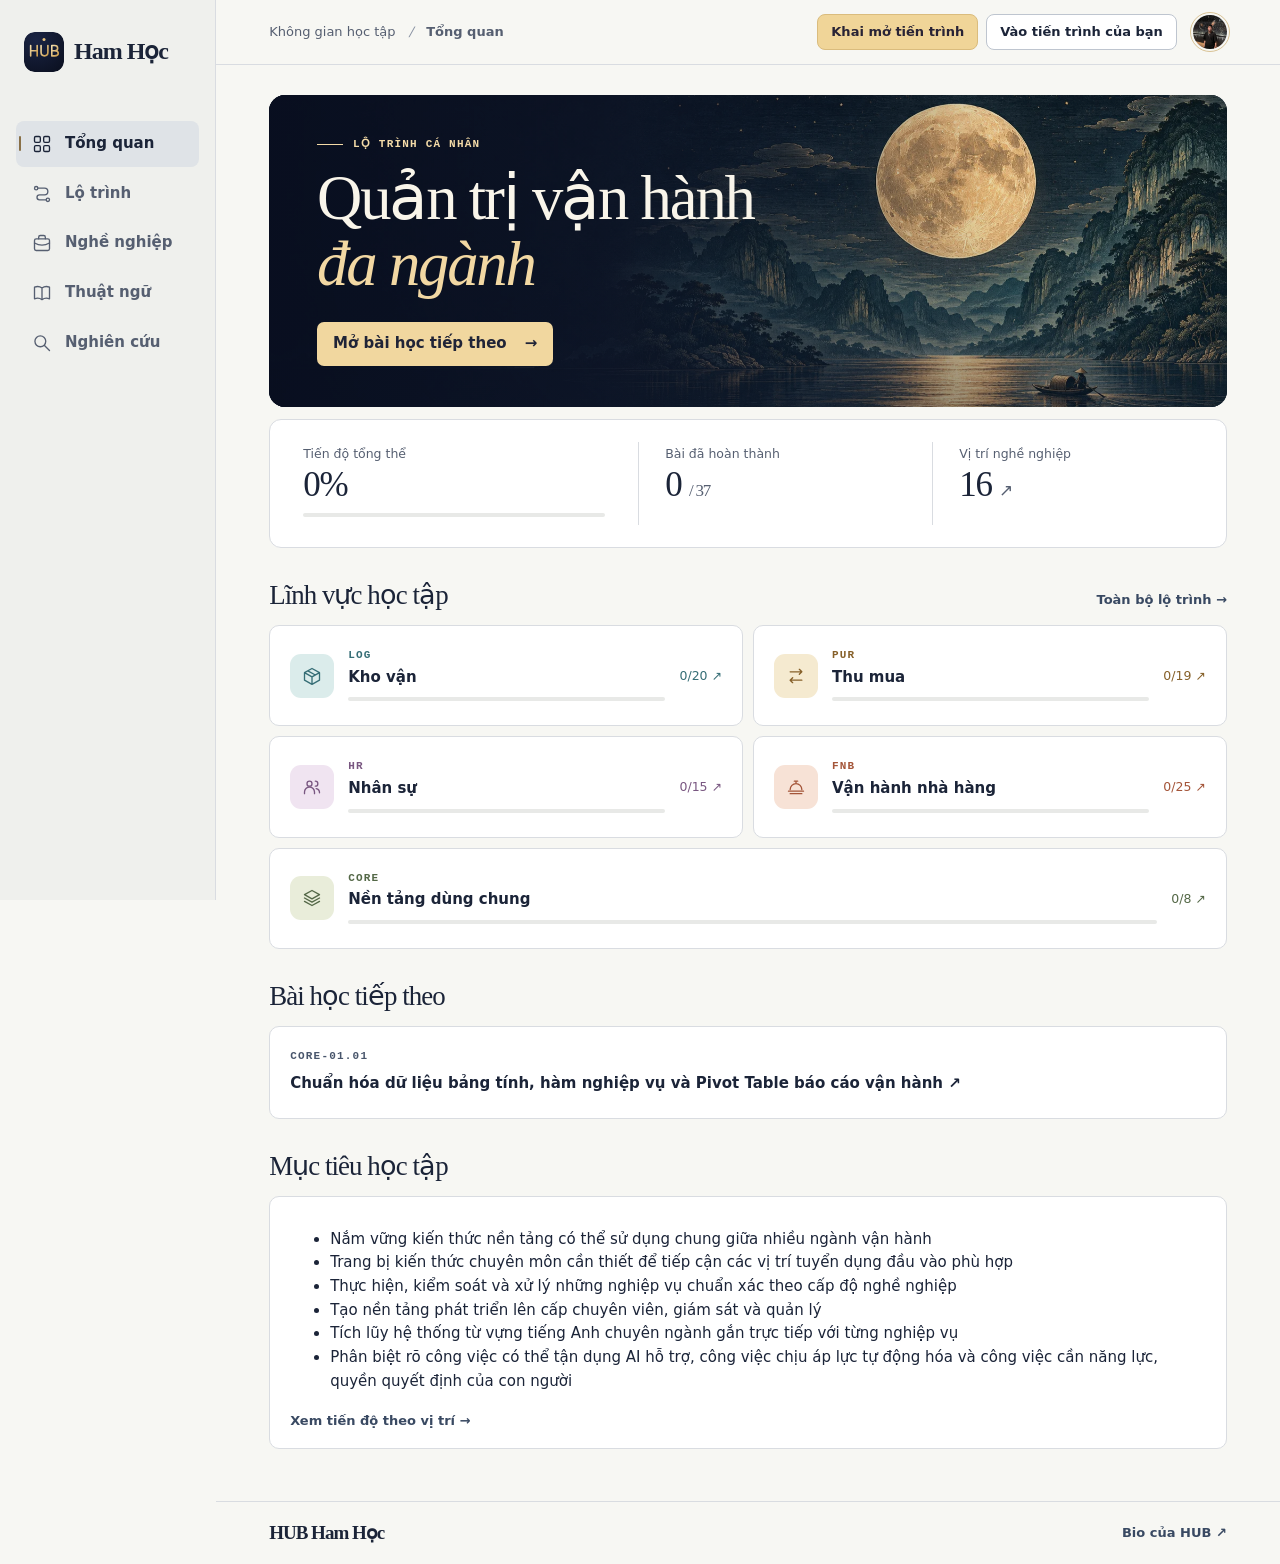
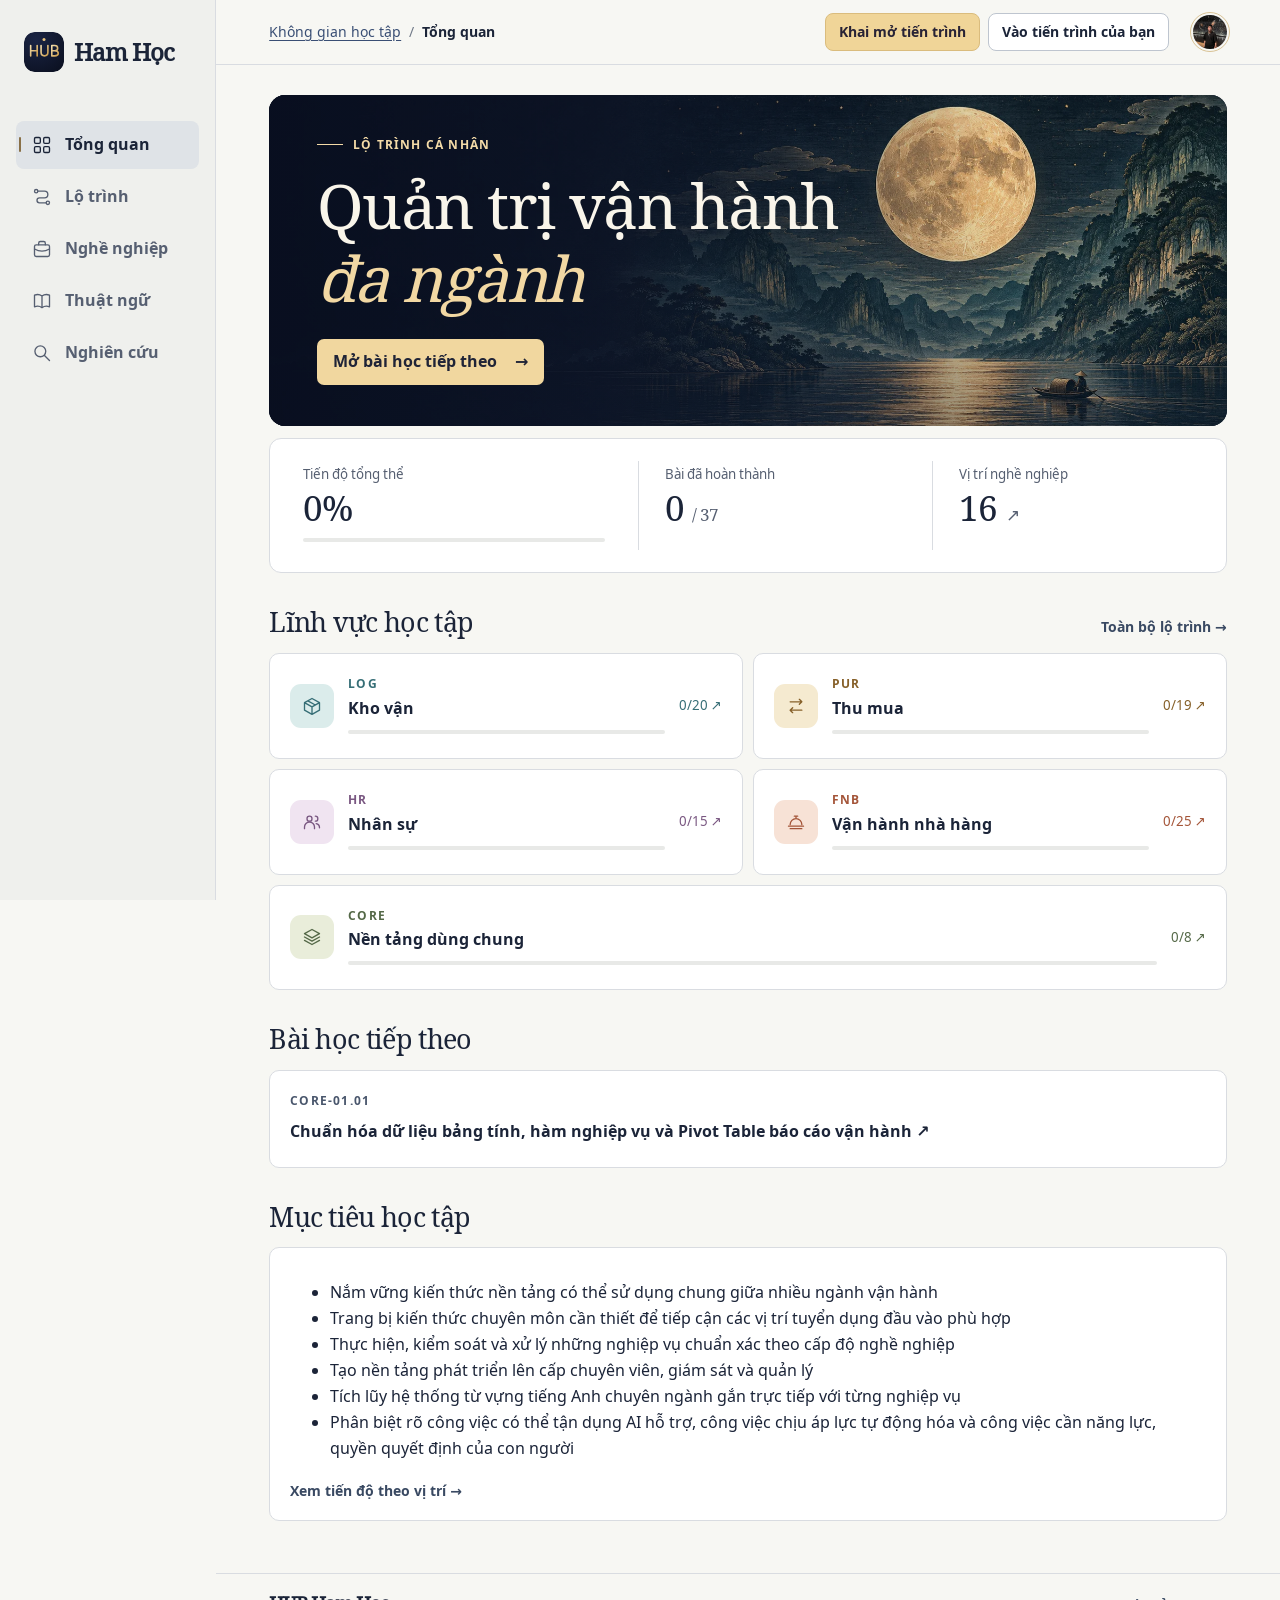
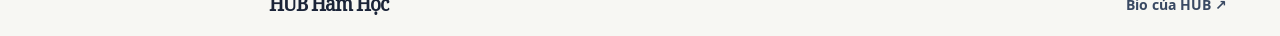
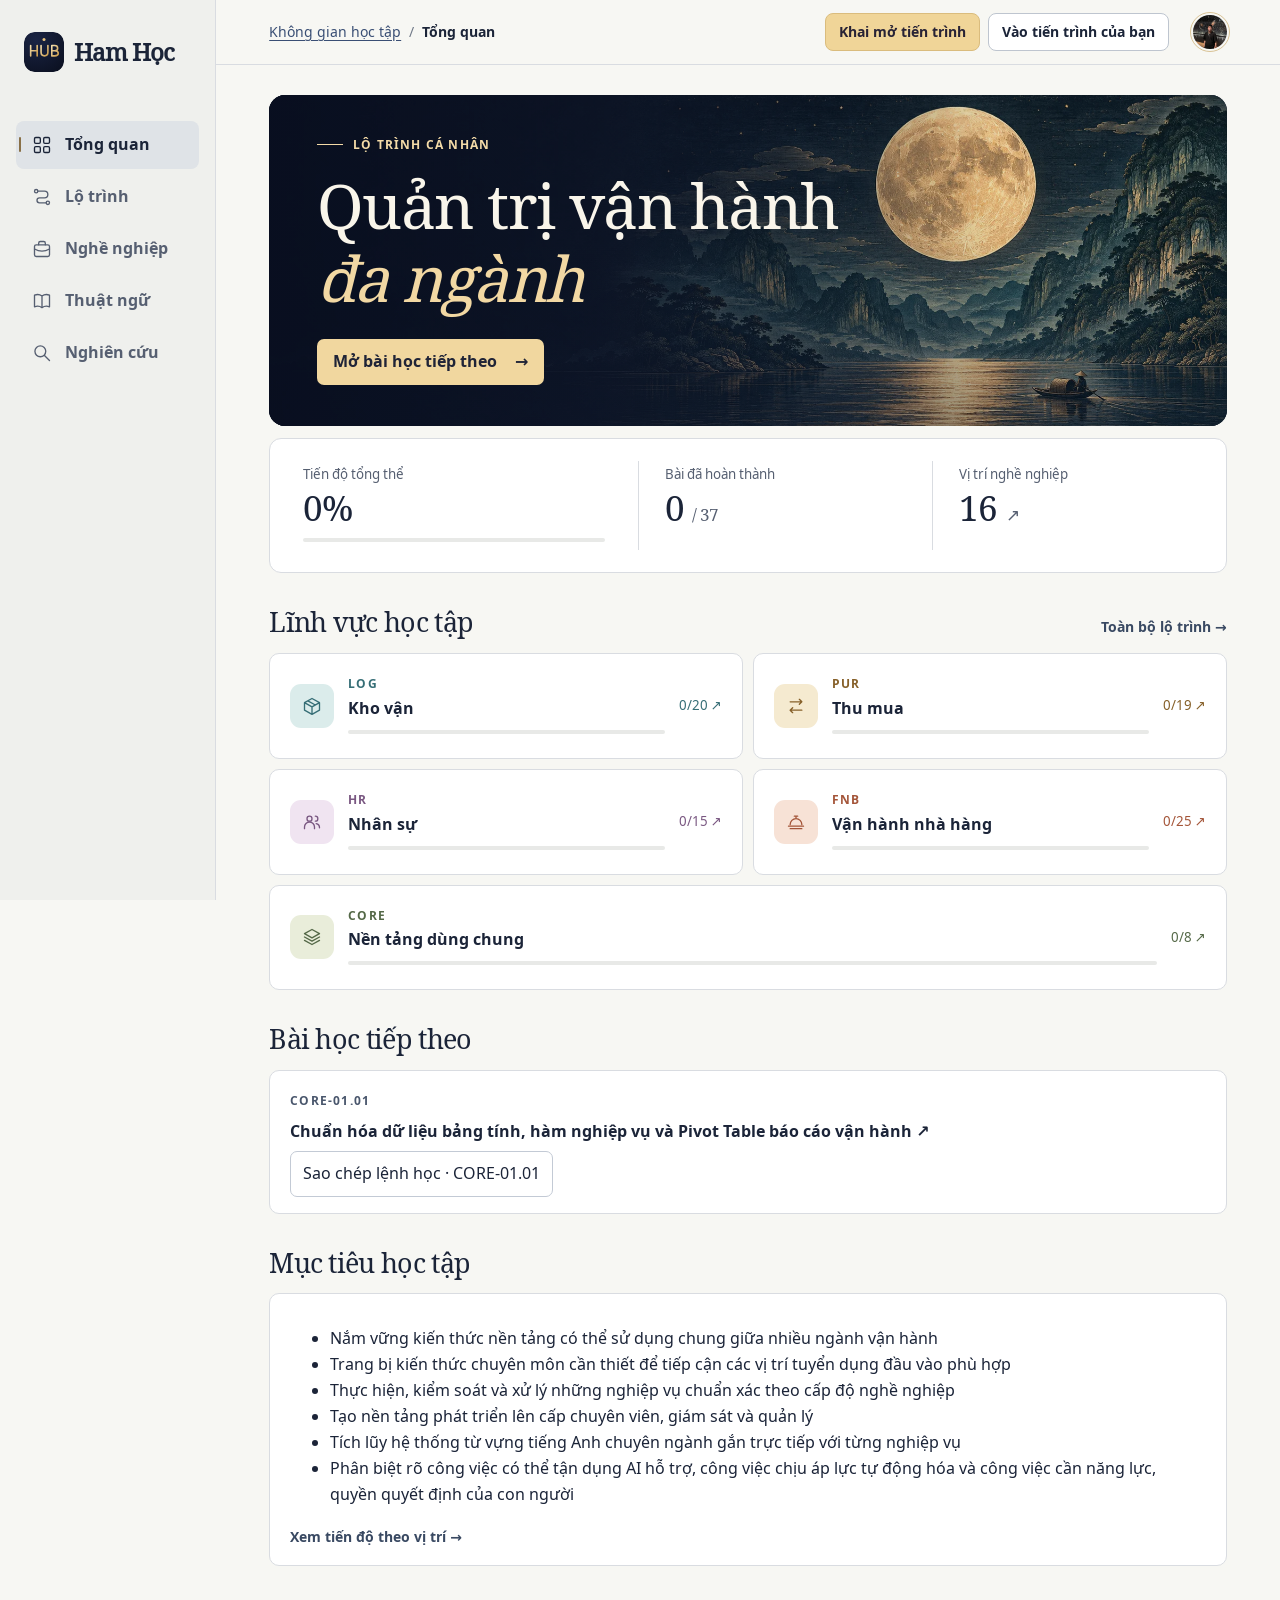
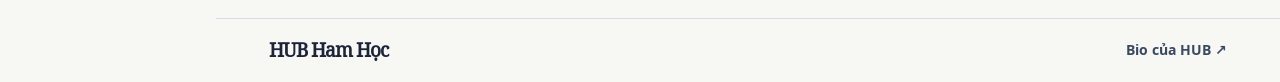
